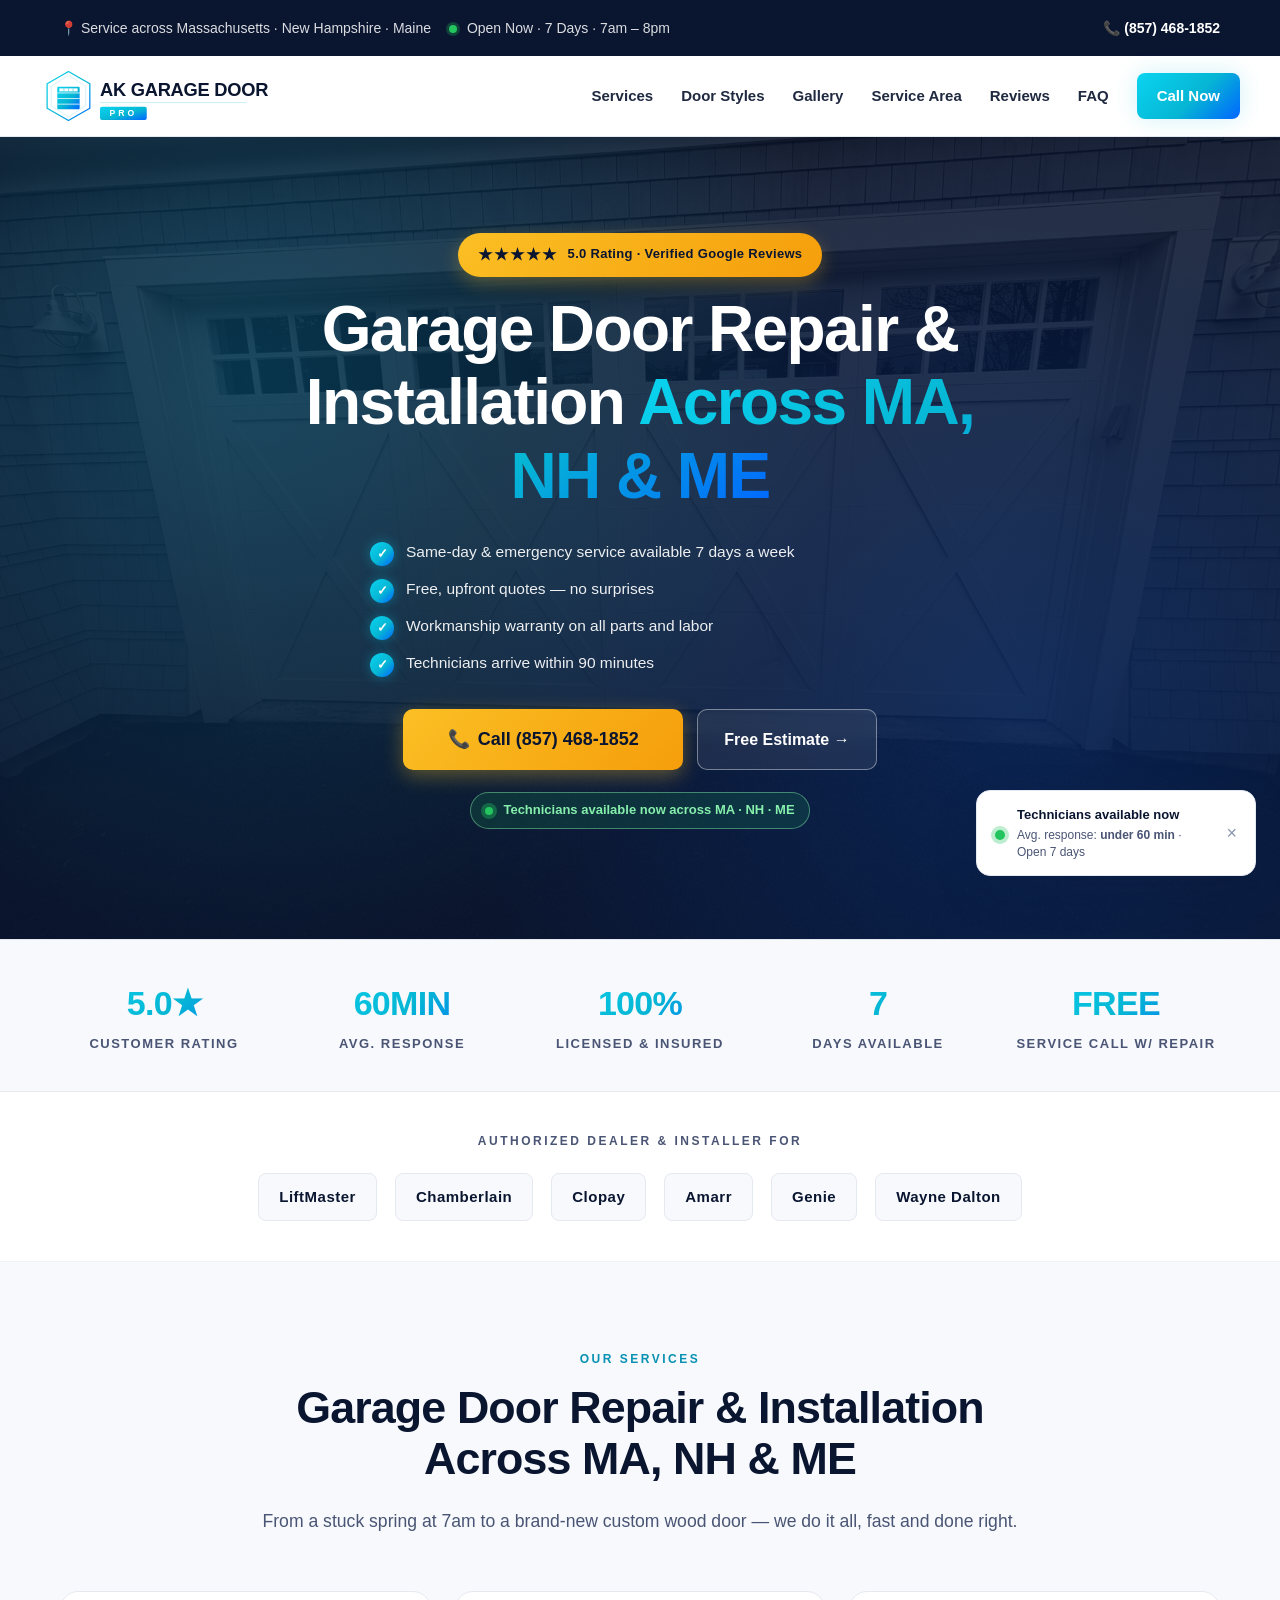
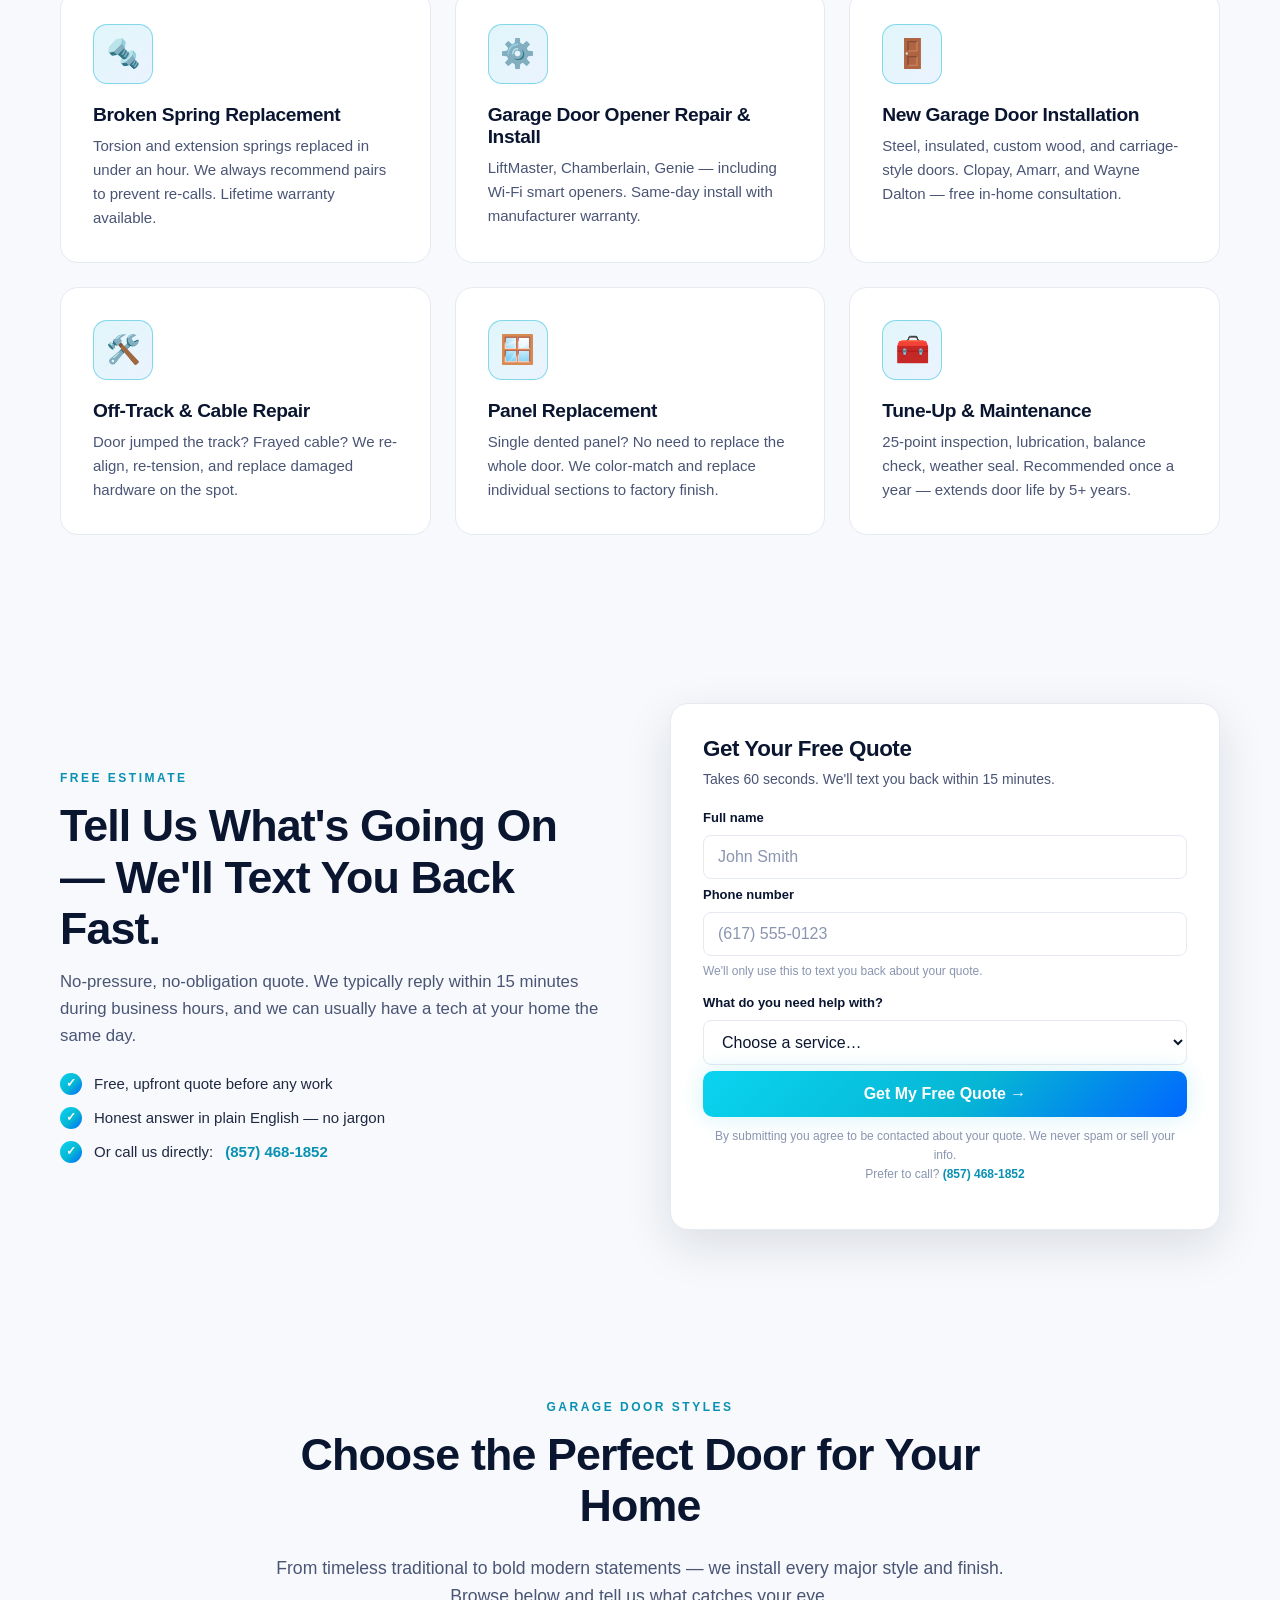
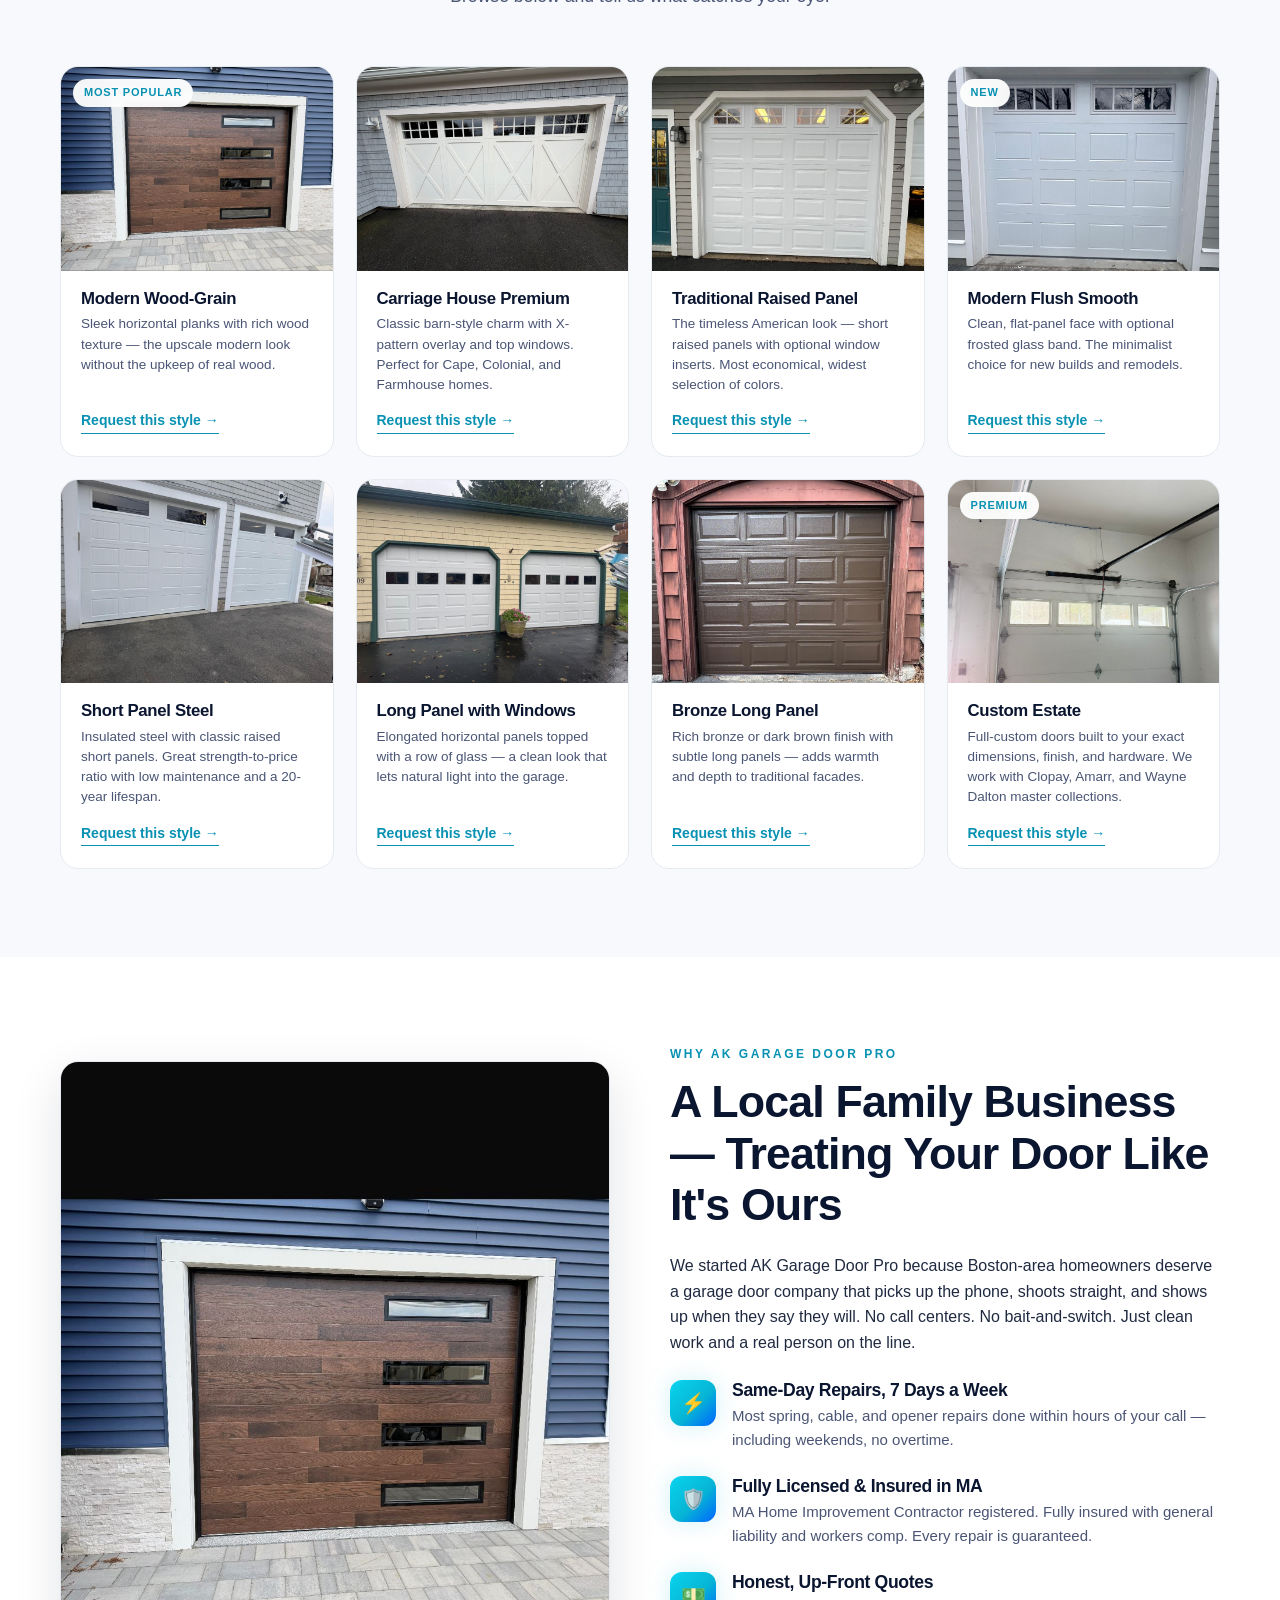
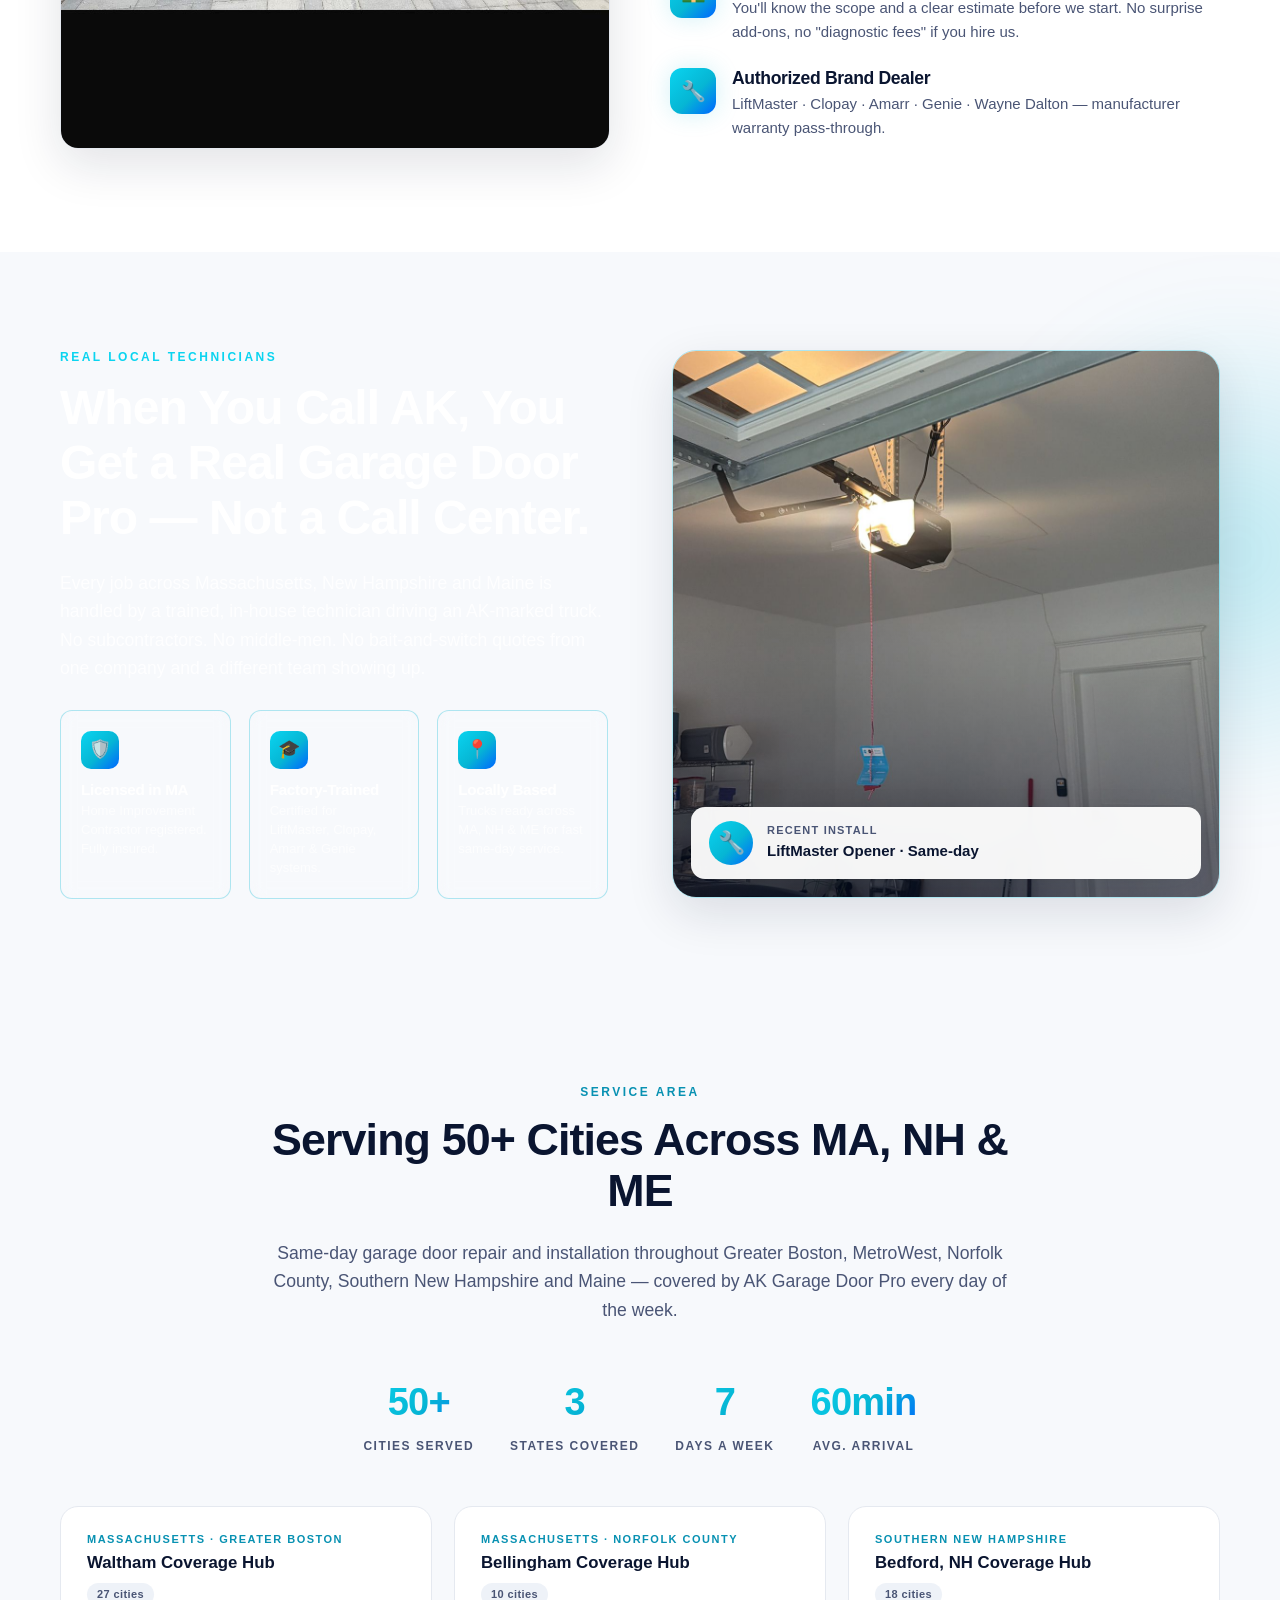
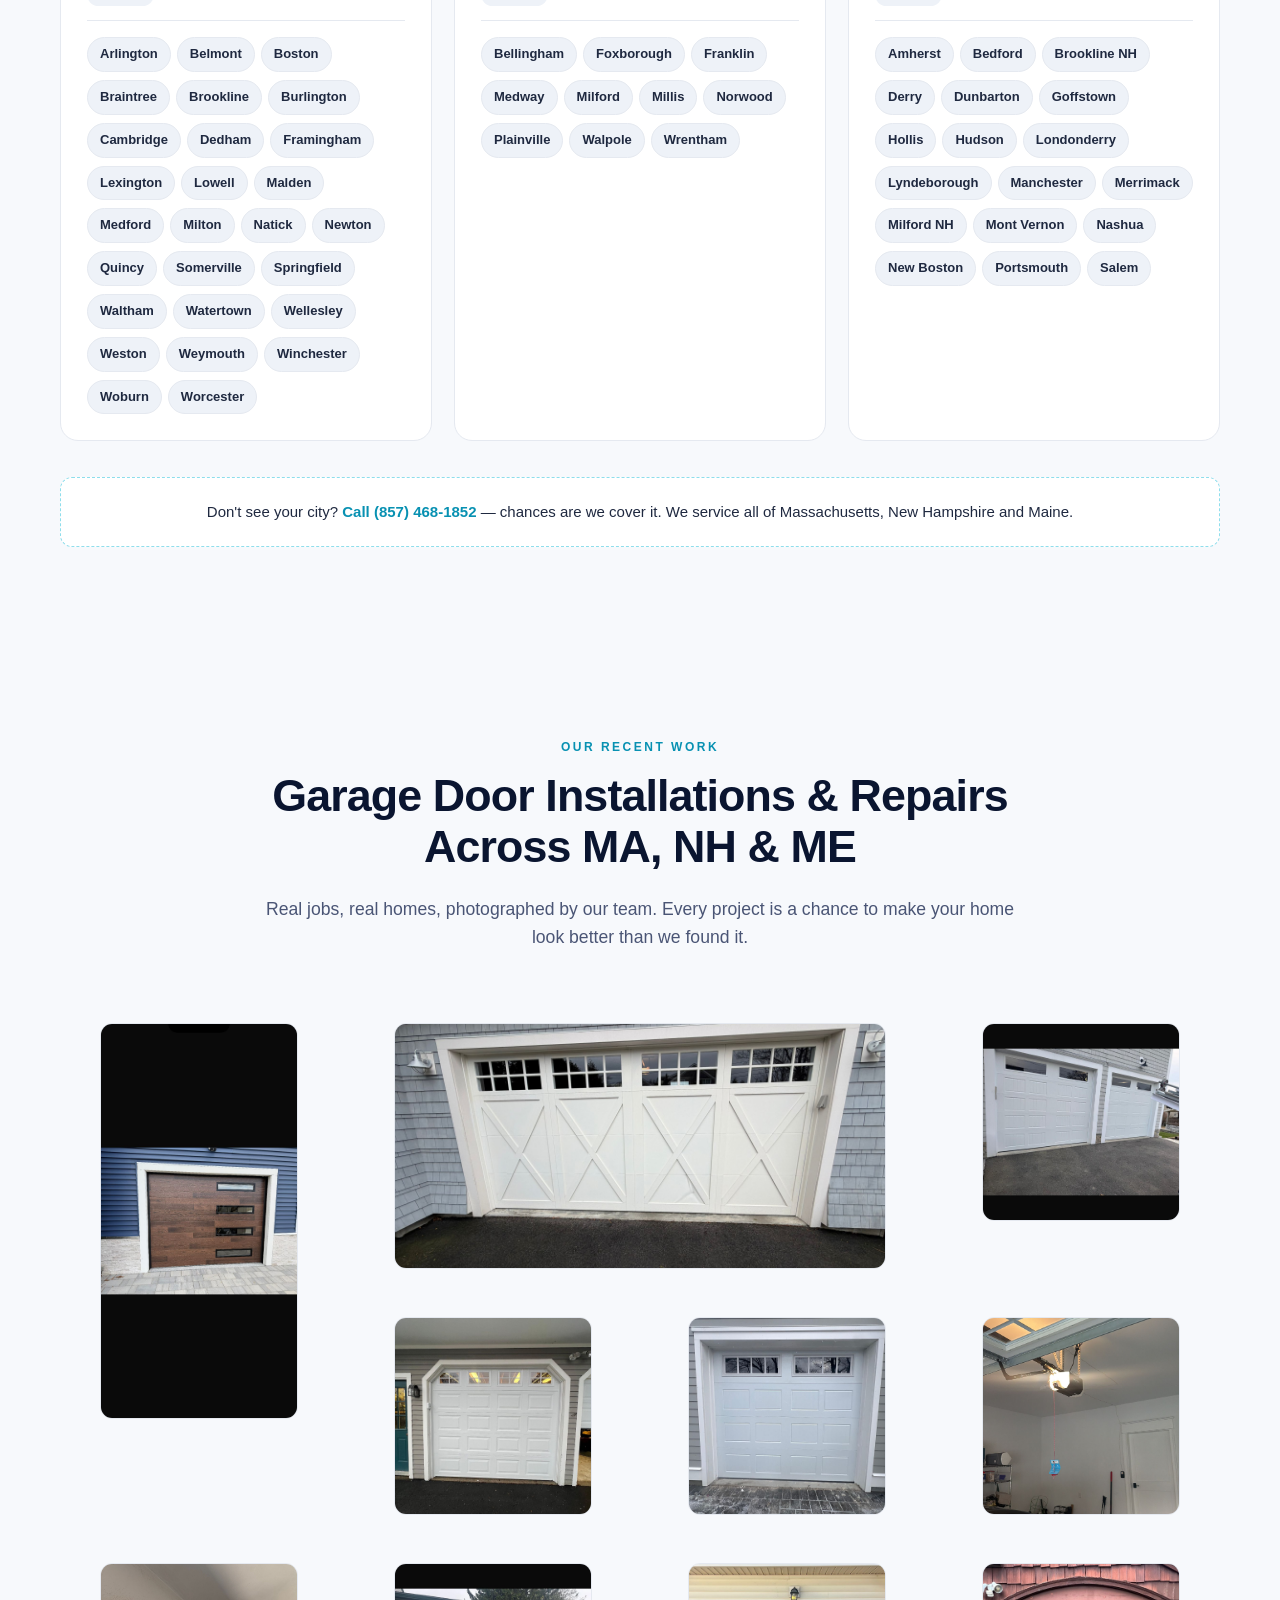
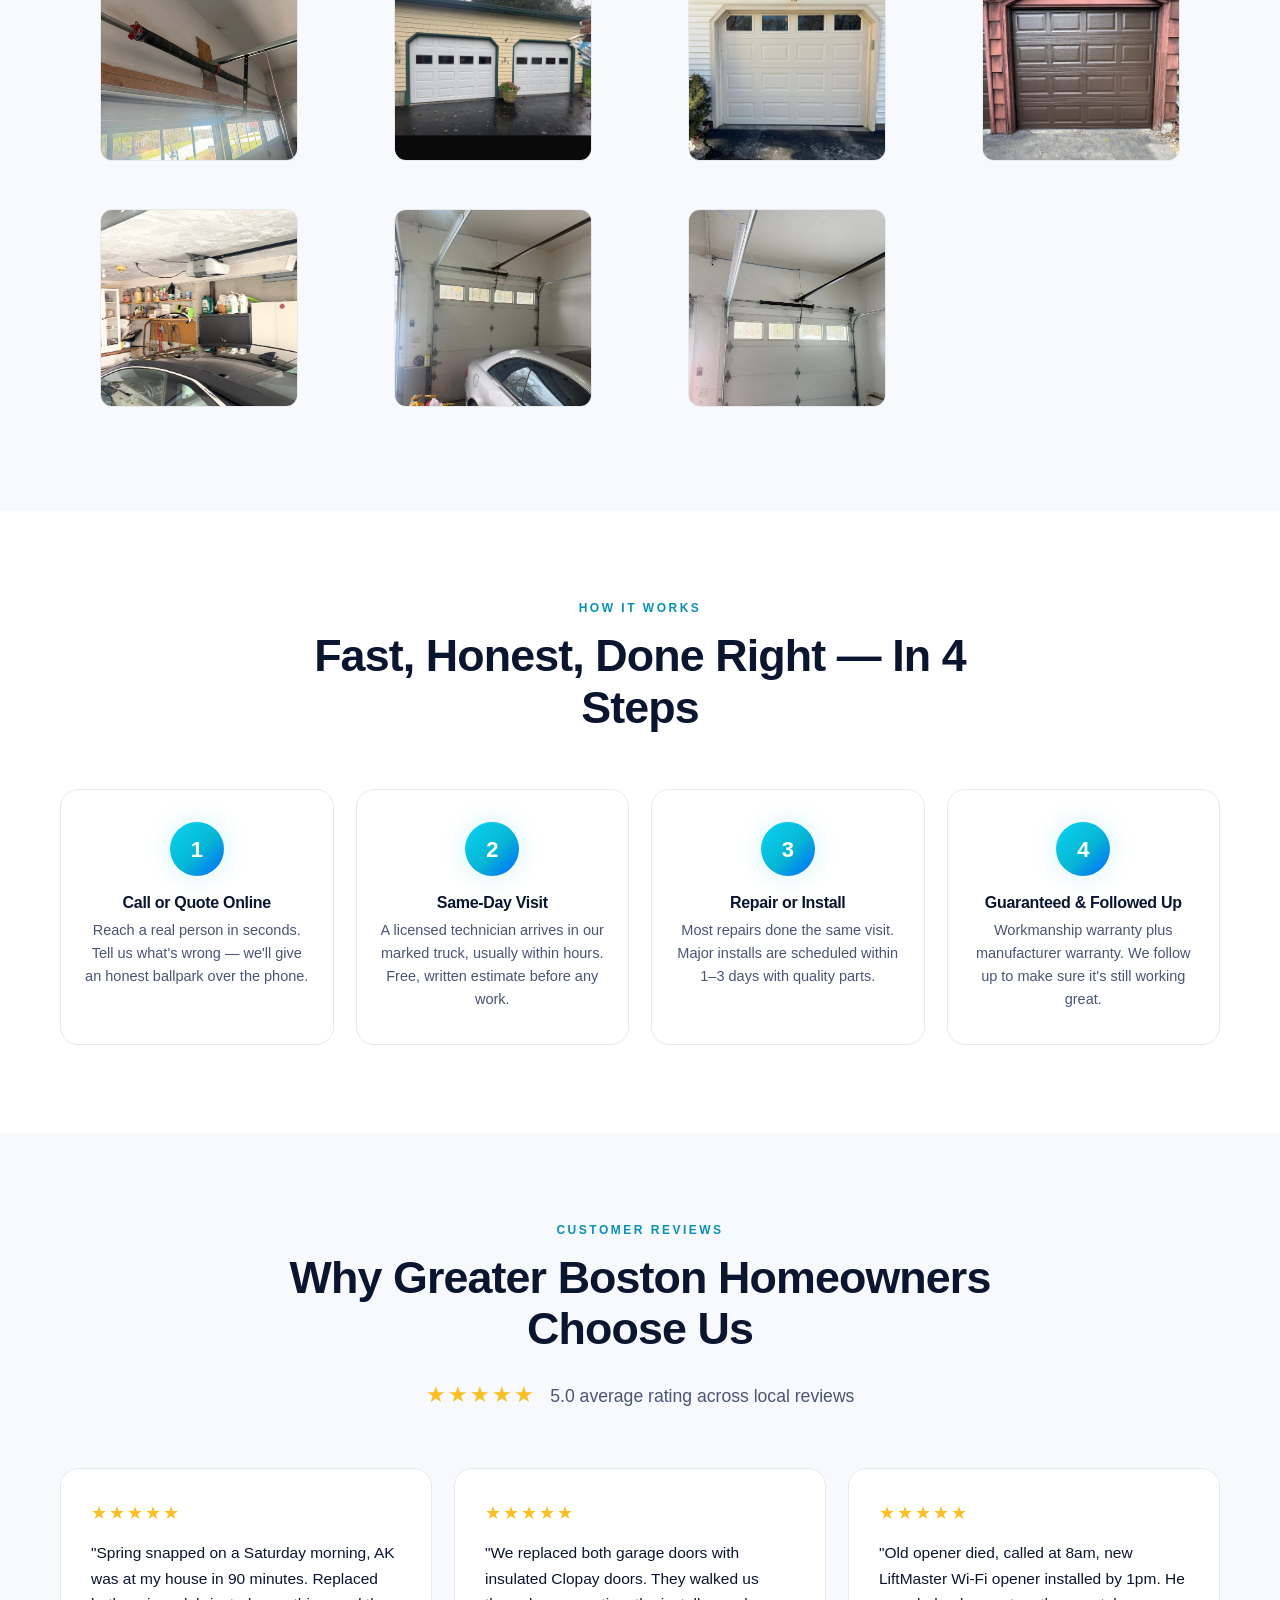
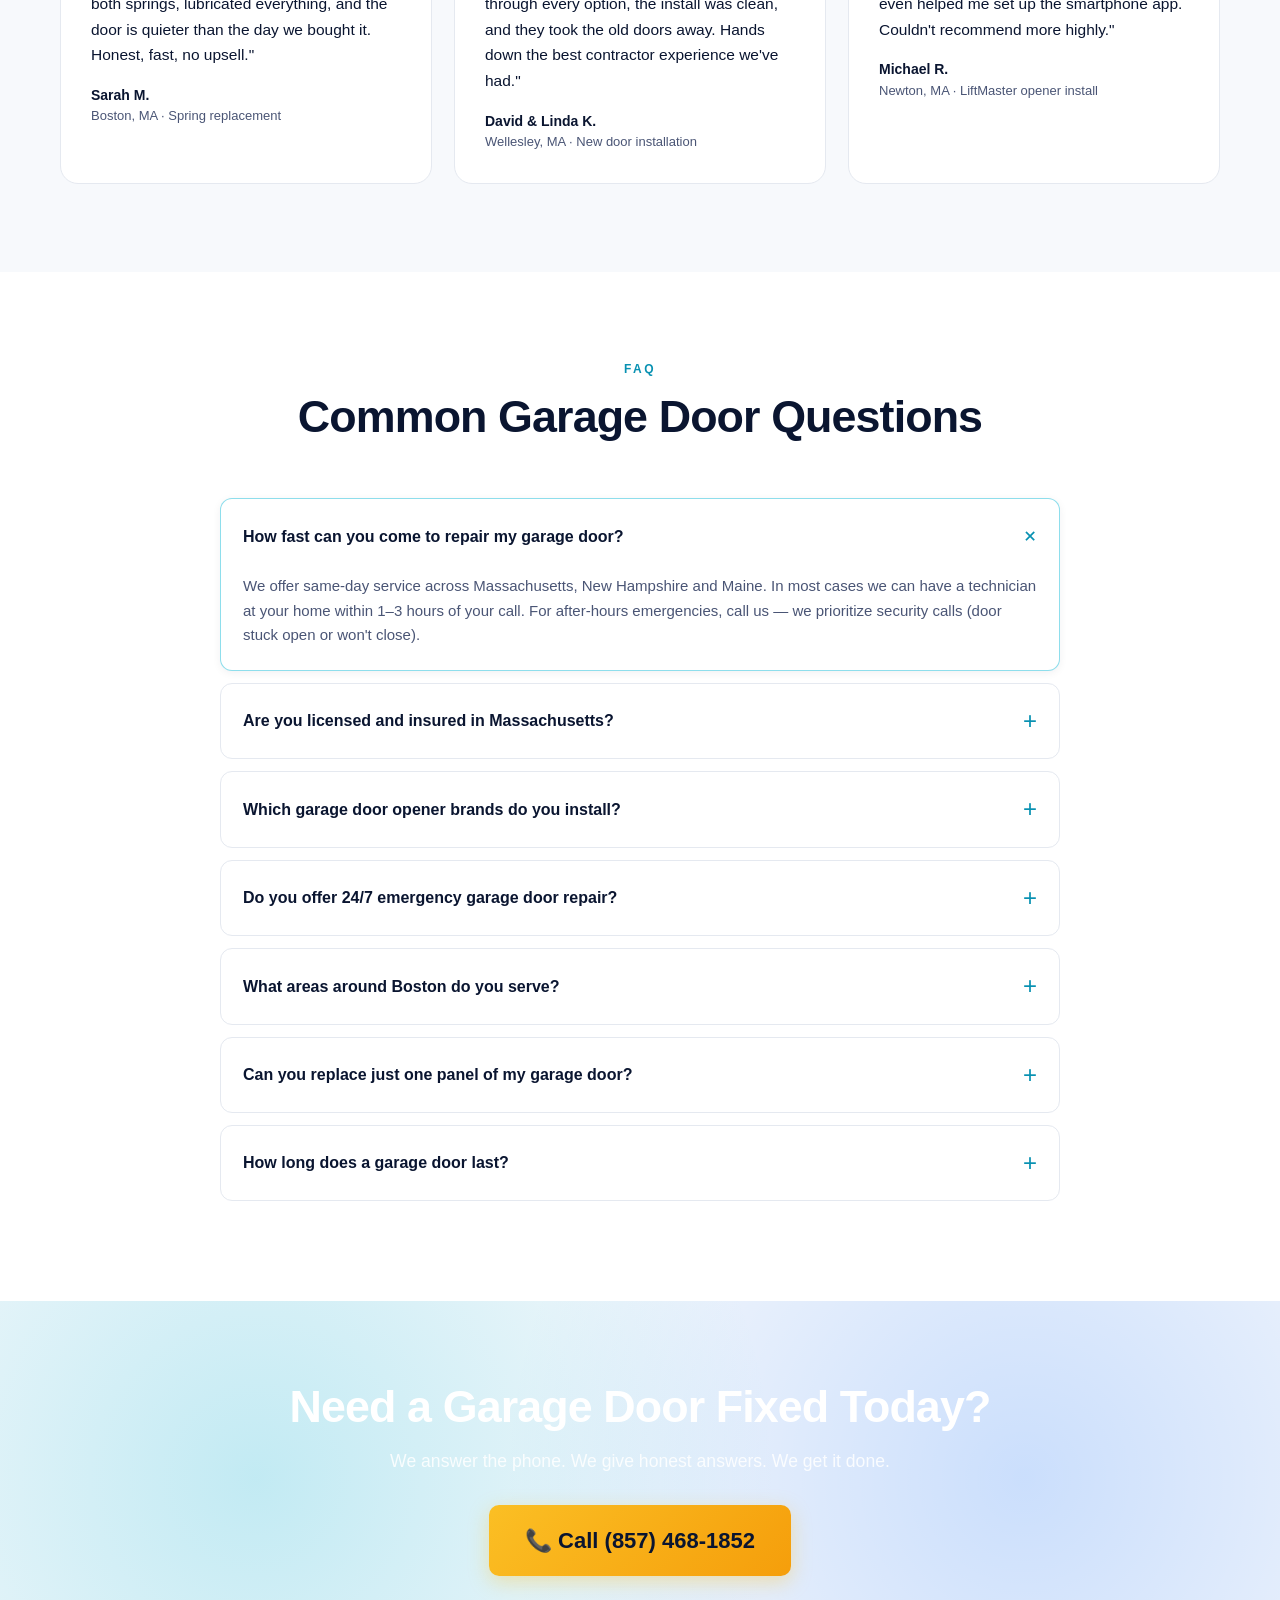
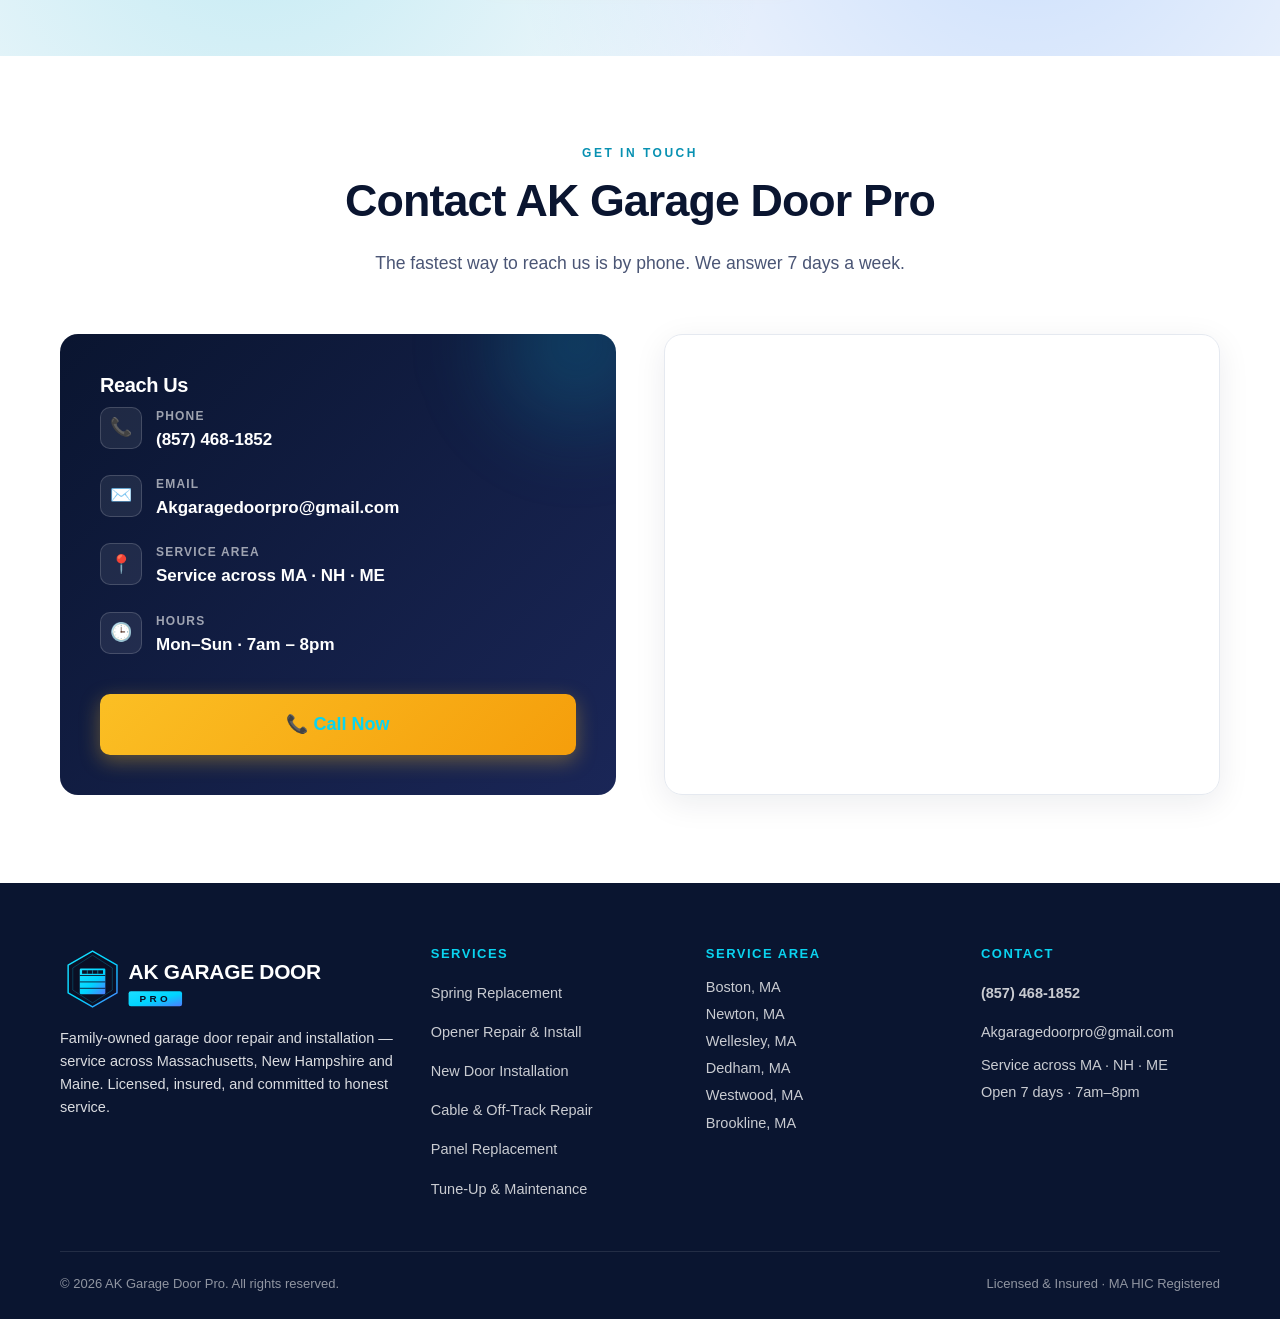
==== index.html @ 9ad595a9 "AB-style hero redesign + dedicated quote section + city chips Per client (Avishai) feedback — wants " ====
<!DOCTYPE html>
<html lang="en">
<head>
<meta charset="UTF-8" />
<meta name="viewport" content="width=device-width, initial-scale=1.0" />

<!-- Primary SEO -->
<title>AK Garage Door Pro | Garage Door Repair Across MA, NH &amp; ME</title>
<meta name="description" content="Same-day garage door repair &amp; installation across Massachusetts, New Hampshire and Maine. Licensed, insured, family-owned. Free estimates. Call (857) 468-1852." />
<meta name="keywords" content="garage door repair Massachusetts, garage door repair New Hampshire, garage door repair Maine, garage door installation, garage door opener repair, broken spring repair, LiftMaster installation, 24 hour garage door repair, same-day garage door service, garage door repair near me" />
<meta name="author" content="AK Garage Door Pro" />
<meta name="robots" content="index, follow, max-image-preview:large" />
<link rel="canonical" href="https://akgaragedoorsservices.com/" />

<!-- Geo -->
<meta name="geo.region" content="US-MA" />
<meta name="geo.placename" content="Boston, Massachusetts" />
<meta name="geo.position" content="42.3601;-71.0589" />
<meta name="ICBM" content="42.3601, -71.0589" />

<!-- Open Graph -->
<meta property="og:type" content="website" />
<meta property="og:title" content="AK Garage Door Pro | Service Across MA, NH &amp; ME" />
<meta property="og:description" content="Same-day garage door repair &amp; installation across Massachusetts, New Hampshire and Maine. Licensed, insured, family-owned. Free estimates. Call (857) 468-1852." />
<meta property="og:url" content="https://akgaragedoorsservices.com/" />
<meta property="og:locale" content="en_US" />
<meta property="og:image" content="https://akgaragedoorsservices.com/images/WhatsApp%20Image%202026-04-28%20at%209.53.39%20AM.jpeg" />

<!-- Twitter -->
<meta name="twitter:card" content="summary_large_image" />
<meta name="twitter:title" content="AK Garage Door Pro | Service Across MA, NH &amp; ME" />
<meta name="twitter:description" content="Same-day garage door repair across Massachusetts, New Hampshire and Maine. Free estimates. (857) 468-1852." />

<!-- Favicon -->
<link rel="icon" type="image/svg+xml" href="assets/logo-mark.svg" />
<link rel="apple-touch-icon" href="assets/logo-mark.svg" />

<!-- Theme color -->
<meta name="theme-color" content="#ffffff" />
<meta name="color-scheme" content="light" />

<!-- Preload hero -->
<link rel="preload" as="image" href="images/WhatsApp Image 2026-04-28 at 9.53.39 AM.jpeg" />

<!-- Styles -->
<link rel="stylesheet" href="assets/styles.css" />

<!-- LocalBusiness JSON-LD -->
<script type="application/ld+json">
{
  "@context": "https://schema.org",
  "@type": "LocalBusiness",
  "@id": "https://akgaragedoorsservices.com/#business",
  "name": "AK Garage Door Pro",
  "image": "https://akgaragedoorsservices.com/assets/logo.svg",
  "logo": "https://akgaragedoorsservices.com/assets/logo.svg",
  "url": "https://akgaragedoorsservices.com/",
  "telephone": "+1-857-468-1852",
  "email": "Akgaragedoorpro@gmail.com",
  "address": {
    "@type": "PostalAddress",
    "addressLocality": "Boston",
    "addressRegion": "MA",
    "addressCountry": "US"
  },
  "geo": {
    "@type": "GeoCoordinates",
    "latitude": 42.3601,
    "longitude": -71.0589
  },
  "areaServed": [
    {"@type": "State", "name": "Massachusetts"},
    {"@type": "State", "name": "New Hampshire"},
    {"@type": "State", "name": "Maine"},
    "Boston, MA", "Newton, MA", "Wellesley, MA", "Dedham, MA",
    "Westwood, MA", "Natick, MA", "Brookline, MA", "Norwood, MA", "Waltham, MA",
    "Bellingham, MA", "Foxborough, MA", "Franklin, MA", "Worcester, MA",
    "Manchester, NH", "Nashua, NH", "Bedford, NH", "Salem, NH", "Portsmouth, NH"
  ],
  "openingHoursSpecification": [{
    "@type": "OpeningHoursSpecification",
    "dayOfWeek": ["Monday","Tuesday","Wednesday","Thursday","Friday","Saturday","Sunday"],
    "opens": "07:00",
    "closes": "20:00"
  }],
  "sameAs": [],
  "aggregateRating": {
    "@type": "AggregateRating",
    "ratingValue": "5.0",
    "reviewCount": "12"
  },
  "hasOfferCatalog": {
    "@type": "OfferCatalog",
    "name": "Garage Door Services",
    "itemListElement": [
      {"@type":"Offer","itemOffered":{"@type":"Service","name":"Garage Door Spring Repair"}},
      {"@type":"Offer","itemOffered":{"@type":"Service","name":"Garage Door Opener Installation"}},
      {"@type":"Offer","itemOffered":{"@type":"Service","name":"Garage Door Installation"}},
      {"@type":"Offer","itemOffered":{"@type":"Service","name":"Cable & Off-Track Repair"}},
      {"@type":"Offer","itemOffered":{"@type":"Service","name":"Panel Replacement"}},
      {"@type":"Offer","itemOffered":{"@type":"Service","name":"Tune-Up & Maintenance"}}
    ]
  }
}
</script>

<!-- FAQ JSON-LD -->
<script type="application/ld+json">
{
  "@context": "https://schema.org",
  "@type": "FAQPage",
  "mainEntity": [
    {
      "@type": "Question",
      "name": "How fast can you come to repair my garage door?",
      "acceptedAnswer": {"@type": "Answer", "text": "We offer same-day service across Massachusetts, New Hampshire and Maine. In most cases we can have a technician at your home within 1–3 hours of your call."}
    },
    {
      "@type": "Question",
      "name": "Are you licensed and insured in Massachusetts?",
      "acceptedAnswer": {"@type": "Answer", "text": "Yes — AK Garage Door Pro is a fully licensed Home Improvement Contractor in MA and is fully insured with general liability and workers compensation coverage. We can provide proof on request."}
    },
    {
      "@type": "Question",
      "name": "Which garage door opener brands do you install?",
      "acceptedAnswer": {"@type": "Answer", "text": "We install LiftMaster, Chamberlain, and Genie openers — including Wi-Fi smart models. Most installs take 2–3 hours and come with a manufacturer warranty."}
    },
    {
      "@type": "Question",
      "name": "Do you offer 24/7 emergency garage door repair?",
      "acceptedAnswer": {"@type": "Answer", "text": "We offer 7 days a week service with no overtime fees on weekends. For after-hours emergencies (door stuck open or won't close), call (857) 468-1852 — we prioritize security calls."}
    },
    {
      "@type": "Question",
      "name": "What areas do you serve?",
      "acceptedAnswer": {"@type": "Answer", "text": "We serve 50+ cities across Massachusetts, New Hampshire and Maine — including Greater Boston, MetroWest, Norfolk County, and Southern New Hampshire. See the Service Area section for the full list, or call us if your city isn't listed."}
    }
  ]
}
</script>

<!-- Matomo -->
<script>
  var _paq = window._paq = window._paq || [];
  /* tracker methods like "setCustomDimension" should be called before "trackPageView" */
  _paq.push(["setDocumentTitle", document.domain + "/" + document.title]);
  _paq.push(["setCookieDomain", "*.akgaragedoorsservices.com"]);
  _paq.push(["setDomains", ["*.akgaragedoorsservices.com"]]);
  _paq.push(['trackPageView']);
  _paq.push(['enableLinkTracking']);
  (function() {
    var u="https://matomo.alphalockandsafe.com/matomo/";
    _paq.push(['setTrackerUrl', u+'matomo.php']);
    _paq.push(['setSiteId', '16']);
    var d=document, g=d.createElement('script'), s=d.getElementsByTagName('script')[0];
    g.async=true; g.src=u+'matomo.js'; s.parentNode.insertBefore(g,s);
  })();
</script>
<noscript><p><img referrerpolicy="no-referrer-when-downgrade" src="https://matomo.alphalockandsafe.com/matomo/matomo.php?idsite=16&amp;rec=1" style="border:0;" alt="" /></p></noscript>
<!-- End Matomo Code -->
</head>
<body>

<!-- a11y: skip-to-content link (visible on keyboard focus) -->
<a class="skip-link" href="#main">Skip to main content</a>

<!-- ============== TOP BAR ============== -->
<div class="topbar" role="region" aria-label="Site information">
  <div class="container">
    <div class="topbar-info">
      <span><span aria-hidden="true">📍</span> Service across Massachusetts · New Hampshire · Maine</span>
      <span><span class="available-dot" aria-hidden="true"></span> Open Now · 7 Days · 7am – 8pm</span>
    </div>
    <div class="topbar-info">
      <a href="tel:+18574681852" aria-label="Call us at 857-468-1852"><strong><span aria-hidden="true">📞</span> (857) 468-1852</strong></a>
    </div>
  </div>
</div>

<!-- ============== HEADER / NAV ============== -->
<header class="site-header" role="banner">
  <div class="container nav">
    <a href="#top" class="nav-logo" aria-label="AK Garage Door Pro - Home">
      <img src="assets/logo.svg" alt="" width="320" height="56" />
    </a>
    <button class="nav-toggle"
            aria-label="Open navigation menu"
            aria-expanded="false"
            aria-controls="nav-links"
            type="button">
      <span aria-hidden="true">☰</span>
    </button>
    <nav class="nav-links" id="nav-links" aria-label="Primary">
      <a href="#services">Services</a>
      <a href="#styles">Door Styles</a>
      <a href="#portfolio">Gallery</a>
      <a href="#area">Service Area</a>
      <a href="#reviews">Reviews</a>
      <a href="#faq">FAQ</a>
      <a href="tel:+18574681852" class="nav-cta" aria-label="Call AK Garage Door Pro at 857-468-1852">Call Now</a>
    </nav>
  </div>
</header>

<main id="main" tabindex="-1">

<!-- ============== HERO (dark, photo backdrop) ============== -->
<section class="hero" aria-labelledby="hero-h1">
  <div class="hero-bg" aria-hidden="true"></div>
  <div class="container">
    <div class="hero-content">
      <span class="hero-rating">
        <span class="stars" aria-hidden="true">★★★★★</span>
        <span><strong>5.0</strong> Rating · Verified Google Reviews</span>
      </span>

      <h1 id="hero-h1">
        Garage Door Repair &amp; Installation <span class="accent">Across MA, NH &amp; ME</span>
      </h1>

      <ul class="hero-features" aria-label="Service highlights">
        <li>Same-day &amp; emergency service available 7 days a week</li>
        <li>Free, upfront quotes — no surprises</li>
        <li>Workmanship warranty on all parts and labor</li>
        <li>Technicians arrive within 90 minutes</li>
      </ul>

      <div class="hero-ctas">
        <a href="tel:+18574681852" class="btn btn-call" aria-label="Call us now at 857-468-1852">
          <span aria-hidden="true">📞</span> Call (857) 468-1852
        </a>
        <a href="#quote" class="btn btn-outline-light">Free Estimate &rarr;</a>
      </div>

      <span class="hero-availability" role="status" aria-live="polite">
        Technicians available now across MA · NH · ME
      </span>
    </div>
  </div>
</section>

<!-- ============== TRUST STRIP ============== -->
<section class="trust-strip" aria-label="Why homeowners trust AK Garage Door Pro">
  <div class="container trust-grid">
    <div class="badge"><span class="num">5.0<span aria-hidden="true">★</span></span>Customer Rating</div>
    <div class="badge"><span class="num">60min</span>Avg. Response</div>
    <div class="badge"><span class="num">100%</span>Licensed &amp; Insured</div>
    <div class="badge"><span class="num">7</span>Days Available</div>
    <div class="badge"><span class="num">FREE</span>Service Call w/ Repair</div>
  </div>
</section>

<!-- ============== BRAND AFFILIATIONS ============== -->
<section class="brands-strip" aria-label="Authorized brand partners">
  <div class="container">
    <p class="label">Authorized Dealer &amp; Installer For</p>
    <div class="brands-row">
      <span class="brand-chip">LiftMaster</span>
      <span class="brand-chip">Chamberlain</span>
      <span class="brand-chip">Clopay</span>
      <span class="brand-chip">Amarr</span>
      <span class="brand-chip">Genie</span>
      <span class="brand-chip">Wayne Dalton</span>
    </div>
  </div>
</section>

<!-- ============== SERVICES ============== -->
<section id="services" aria-labelledby="services-h2">
  <div class="container">
    <header class="section-head">
      <span class="eyebrow">Our Services</span>
      <h2 id="services-h2">Garage Door Repair &amp; Installation Across MA, NH &amp; ME</h2>
      <p>From a stuck spring at 7am to a brand-new custom wood door — we do it all, fast and done right.</p>
    </header>

    <div class="services-grid">
      <article class="service-card">
        <div class="service-icon" aria-hidden="true">🔩</div>
        <h3>Broken Spring Replacement</h3>
        <p>Torsion and extension springs replaced in under an hour. We always recommend pairs to prevent re-calls. Lifetime warranty available.</p>
      </article>

      <article class="service-card">
        <div class="service-icon" aria-hidden="true">⚙️</div>
        <h3>Garage Door Opener Repair &amp; Install</h3>
        <p>LiftMaster, Chamberlain, Genie — including Wi-Fi smart openers. Same-day install with manufacturer warranty.</p>
      </article>

      <article class="service-card">
        <div class="service-icon" aria-hidden="true">🚪</div>
        <h3>New Garage Door Installation</h3>
        <p>Steel, insulated, custom wood, and carriage-style doors. Clopay, Amarr, and Wayne Dalton — free in-home consultation.</p>
      </article>

      <article class="service-card">
        <div class="service-icon" aria-hidden="true">🛠️</div>
        <h3>Off-Track &amp; Cable Repair</h3>
        <p>Door jumped the track? Frayed cable? We re-align, re-tension, and replace damaged hardware on the spot.</p>
      </article>

      <article class="service-card">
        <div class="service-icon" aria-hidden="true">🪟</div>
        <h3>Panel Replacement</h3>
        <p>Single dented panel? No need to replace the whole door. We color-match and replace individual sections to factory finish.</p>
      </article>

      <article class="service-card">
        <div class="service-icon" aria-hidden="true">🧰</div>
        <h3>Tune-Up &amp; Maintenance</h3>
        <p>25-point inspection, lubrication, balance check, weather seal. Recommended once a year — extends door life by 5+ years.</p>
      </article>
    </div>
  </div>
</section>

<!-- ============== QUOTE FORM SECTION ============== -->
<section class="quote-section" id="quote" aria-labelledby="quote-h2">
  <div class="container quote-grid">
    <div class="quote-intro">
      <span class="eyebrow">Free Estimate</span>
      <h2 id="quote-h2">Tell Us What's Going On — We'll Text You Back Fast.</h2>
      <p>No-pressure, no-obligation quote. We typically reply within 15 minutes during business hours, and we can usually have a tech at your home the same day.</p>
      <ul class="quote-bullets">
        <li>Free, upfront quote before any work</li>
        <li>Honest answer in plain English — no jargon</li>
        <li>Or call us directly: <a href="tel:+18574681852"><strong>(857) 468-1852</strong></a></li>
      </ul>
    </div>

    <div class="lead-card" aria-labelledby="quote-h3">
      <h3 id="quote-h3">Get Your Free Quote</h3>
      <p class="small">Takes 60 seconds. We'll text you back within 15 minutes.</p>
      <form id="lead-form"
            action="https://formspree.io/f/your-form-id"
            method="POST"
            aria-describedby="form-foot"
            novalidate>
        <label for="f-name">Full name</label>
        <input id="f-name" name="name" type="text"
               autocomplete="name"
               placeholder="John Smith"
               aria-required="true" required />
        <p class="field-error" id="err-name" role="alert">Please enter your name.</p>

        <label for="f-phone">Phone number</label>
        <input id="f-phone" name="phone" type="tel"
               autocomplete="tel"
               inputmode="tel"
               placeholder="(617) 555-0123"
               aria-describedby="hint-phone"
               aria-required="true" required />
        <span class="field-hint" id="hint-phone">We'll only use this to text you back about your quote.</span>
        <p class="field-error" id="err-phone" role="alert">Please enter a valid phone number.</p>

        <label for="f-service">What do you need help with?</label>
        <select id="f-service" name="service" aria-required="true" required>
          <option value="">Choose a service…</option>
          <option>Broken spring</option>
          <option>Door won't open / close</option>
          <option>Off-track door</option>
          <option>Opener repair / replacement</option>
          <option>Cable repair</option>
          <option>Panel replacement</option>
          <option>New door installation</option>
          <option>Tune-up &amp; inspection</option>
          <option>Other / not sure</option>
        </select>
        <p class="field-error" id="err-service" role="alert">Please choose a service.</p>

        <button type="submit" class="btn btn-primary">Get My Free Quote &rarr;</button>
        <p class="form-foot" id="form-foot">
          By submitting you agree to be contacted about your quote. We never spam or sell your info.<br />
          Prefer to call? <a href="tel:+18574681852"><strong>(857) 468-1852</strong></a>
        </p>
        <div id="form-success" hidden role="status" aria-live="polite"
             style="background:#d1fae5;color:#065f46;padding:14px;border-radius:8px;font-weight:600;text-align:center;margin-top:12px;">
          Thanks! We'll be in touch within 15 minutes.
        </div>
      </form>
    </div>
  </div>
</section>

<!-- ============== DOOR STYLES CATALOG ============== -->
<section id="styles" aria-labelledby="styles-h2">
  <div class="container">
    <header class="section-head">
      <span class="eyebrow">Garage Door Styles</span>
      <h2 id="styles-h2">Choose the Perfect Door for Your Home</h2>
      <p>From timeless traditional to bold modern statements — we install every major style and finish. Browse below and tell us what catches your eye.</p>
    </header>

    <div class="styles-grid">
      <article class="style-card">
        <div class="style-image">
          <span class="badge-pill">Most Popular</span>
          <img src="images/WhatsApp Image 2026-04-28 at 9.53.39 AM.jpeg"
               alt="Modern wood-grain insulated garage door on a contemporary blue home" loading="lazy" />
        </div>
        <div class="style-body">
          <h3>Modern Wood-Grain</h3>
          <p>Sleek horizontal planks with rich wood texture — the upscale modern look without the upkeep of real wood.</p>
          <a href="#quote" class="style-cta">Request this style →</a>
        </div>
      </article>

      <article class="style-card">
        <div class="style-image">
          <img src="images/WhatsApp Image 2026-04-28 at 9.53.40 AM (5).jpeg"
               alt="White carriage-house style double garage door with X-pattern bracing" loading="lazy" />
        </div>
        <div class="style-body">
          <h3>Carriage House Premium</h3>
          <p>Classic barn-style charm with X-pattern overlay and top windows. Perfect for Cape, Colonial, and Farmhouse homes.</p>
          <a href="#quote" class="style-cta">Request this style →</a>
        </div>
      </article>

      <article class="style-card">
        <div class="style-image">
          <img src="images/WhatsApp Image 2026-04-28 at 9.53.39 AM (2).jpeg"
               alt="White raised-panel garage door with top window row" loading="lazy" />
        </div>
        <div class="style-body">
          <h3>Traditional Raised Panel</h3>
          <p>The timeless American look — short raised panels with optional window inserts. Most economical, widest selection of colors.</p>
          <a href="#quote" class="style-cta">Request this style →</a>
        </div>
      </article>

      <article class="style-card">
        <div class="style-image">
          <span class="badge-pill">New</span>
          <img src="images/WhatsApp Image 2026-04-28 at 9.53.40 AM (4).jpeg"
               alt="Modern flush smooth garage door with frosted top windows" loading="lazy" />
        </div>
        <div class="style-body">
          <h3>Modern Flush Smooth</h3>
          <p>Clean, flat-panel face with optional frosted glass band. The minimalist choice for new builds and remodels.</p>
          <a href="#quote" class="style-cta">Request this style →</a>
        </div>
      </article>

      <article class="style-card">
        <div class="style-image">
          <img src="images/WhatsApp Image 2026-04-28 at 9.53.40 AM (1).jpeg"
               alt="Two new short panel white garage doors on a residential home" loading="lazy" />
        </div>
        <div class="style-body">
          <h3>Short Panel Steel</h3>
          <p>Insulated steel with classic raised short panels. Great strength-to-price ratio with low maintenance and a 20-year lifespan.</p>
          <a href="#quote" class="style-cta">Request this style →</a>
        </div>
      </article>

      <article class="style-card">
        <div class="style-image">
          <img src="images/WhatsApp Image 2026-04-28 at 9.53.40 AM (3).jpeg"
               alt="Long-panel white garage doors with window strip on yellow shingle home" loading="lazy" />
        </div>
        <div class="style-body">
          <h3>Long Panel with Windows</h3>
          <p>Elongated horizontal panels topped with a row of glass — a clean look that lets natural light into the garage.</p>
          <a href="#quote" class="style-cta">Request this style →</a>
        </div>
      </article>

      <article class="style-card">
        <div class="style-image">
          <img src="images/WhatsApp Image 2026-04-28 at 9.53.39 AM (3).jpeg"
               alt="Dark brown long-panel garage door on a shingle-style home" loading="lazy" />
        </div>
        <div class="style-body">
          <h3>Bronze Long Panel</h3>
          <p>Rich bronze or dark brown finish with subtle long panels — adds warmth and depth to traditional facades.</p>
          <a href="#quote" class="style-cta">Request this style →</a>
        </div>
      </article>

      <article class="style-card">
        <div class="style-image">
          <span class="badge-pill">Premium</span>
          <img src="images/WhatsApp Image 2026-04-28 at 9.53.40 AM (7).jpeg"
               alt="Premium custom garage door installation by AK Garage Door Pro" loading="lazy" />
        </div>
        <div class="style-body">
          <h3>Custom Estate</h3>
          <p>Full-custom doors built to your exact dimensions, finish, and hardware. We work with Clopay, Amarr, and Wayne Dalton master collections.</p>
          <a href="#quote" class="style-cta">Request this style →</a>
        </div>
      </article>
    </div>
  </div>
</section>

<!-- ============== WHY US ============== -->
<section class="whyus" id="why" aria-labelledby="why-h2">
  <div class="container whyus-grid">
    <div class="whyus-img">
      <img src="images/WhatsApp Image 2026-04-28 at 9.53.39 AM.jpeg"
           alt="Modern wood-look garage door installed by AK Garage Door Pro on a blue home in the Boston area"
           loading="lazy" width="900" height="1100" />
    </div>
    <div>
      <span class="eyebrow">Why AK Garage Door Pro</span>
      <h2 id="why-h2">A Local Family Business — Treating Your Door Like It's Ours</h2>
      <p>We started AK Garage Door Pro because Boston-area homeowners deserve a garage door company that picks up the phone, shoots straight, and shows up when they say they will. No call centers. No bait-and-switch. Just clean work and a real person on the line.</p>

      <ul class="why-list">
        <li>
          <div class="icon">⚡</div>
          <div>
            <h4>Same-Day Repairs, 7 Days a Week</h4>
            <p>Most spring, cable, and opener repairs done within hours of your call — including weekends, no overtime.</p>
          </div>
        </li>
        <li>
          <div class="icon">🛡️</div>
          <div>
            <h4>Fully Licensed &amp; Insured in MA</h4>
            <p>MA Home Improvement Contractor registered. Fully insured with general liability and workers comp. Every repair is guaranteed.</p>
          </div>
        </li>
        <li>
          <div class="icon">💵</div>
          <div>
            <h4>Honest, Up-Front Quotes</h4>
            <p>You'll know the scope and a clear estimate before we start. No surprise add-ons, no "diagnostic fees" if you hire us.</p>
          </div>
        </li>
        <li>
          <div class="icon">🔧</div>
          <div>
            <h4>Authorized Brand Dealer</h4>
            <p>LiftMaster · Clopay · Amarr · Genie · Wayne Dalton — manufacturer warranty pass-through.</p>
          </div>
        </li>
      </ul>
    </div>
  </div>
</section>

<!-- ============== MEET YOUR TECH ============== -->
<section class="tech-section" id="team" aria-labelledby="tech-h2">
  <div class="container tech-grid">
    <div>
      <span class="eyebrow">Real Local Technicians</span>
      <h2 id="tech-h2">When You Call AK, You Get a Real Garage Door Pro — Not a Call Center.</h2>
      <p>Every job across Massachusetts, New Hampshire and Maine is handled by a trained, in-house technician driving an AK-marked truck. No subcontractors. No middle-men. No bait-and-switch quotes from one company and a different team showing up.</p>

      <div class="tech-pillars">
        <div class="tech-pillar">
          <div class="ico" aria-hidden="true">🛡️</div>
          <h4>Licensed in MA</h4>
          <p>Home Improvement Contractor registered. Fully insured.</p>
        </div>
        <div class="tech-pillar">
          <div class="ico" aria-hidden="true">🎓</div>
          <h4>Factory-Trained</h4>
          <p>Certified for LiftMaster, Clopay, Amarr &amp; Genie systems.</p>
        </div>
        <div class="tech-pillar">
          <div class="ico" aria-hidden="true">📍</div>
          <h4>Locally Based</h4>
          <p>Trucks ready across MA, NH &amp; ME for fast same-day service.</p>
        </div>
      </div>
    </div>

    <div class="tech-illustration">
      <img src="images/WhatsApp Image 2026-04-28 at 9.53.40 AM.jpeg"
           alt="LiftMaster garage door opener freshly installed by AK Garage Door Pro technician — real work, real home"
           loading="lazy" />
      <div class="floating-card">
        <div class="ico" aria-hidden="true">🔧</div>
        <div>
          <div class="label">Recent Install</div>
          <div class="value">LiftMaster Opener · Same-day</div>
        </div>
      </div>
    </div>
  </div>
</section>

<!-- ============== SERVICE AREA (50+ cities, MA & NH) ============== -->
<section class="area-section" id="area" aria-labelledby="area-h2">
  <div class="container">
    <header class="section-head area-head">
      <span class="eyebrow">Service Area</span>
      <h2 id="area-h2">Serving 50+ Cities Across MA, NH &amp; ME</h2>
      <p>Same-day garage door repair and installation throughout Greater Boston, MetroWest, Norfolk County, Southern New Hampshire and Maine — covered by AK Garage Door Pro every day of the week.</p>
    </header>

    <div class="area-stats">
      <div class="area-stat">
        <span class="num">50+</span>
        <span class="label">Cities served</span>
      </div>
      <div class="area-stat">
        <span class="num">3</span>
        <span class="label">States covered</span>
      </div>
      <div class="area-stat">
        <span class="num">7</span>
        <span class="label">Days a week</span>
      </div>
      <div class="area-stat">
        <span class="num">60min</span>
        <span class="label">Avg. arrival</span>
      </div>
    </div>

    <div class="area-regions">
      <div class="area-region">
        <div class="region-header">
          <h4>Massachusetts · Greater Boston</h4>
          <p class="region-name">Waltham Coverage Hub</p>
          <span class="region-count">27 cities</span>
        </div>
        <div class="city-chips">
          <span class="city-chip">Arlington</span>
          <span class="city-chip">Belmont</span>
          <span class="city-chip">Boston</span>
          <span class="city-chip">Braintree</span>
          <span class="city-chip">Brookline</span>
          <span class="city-chip">Burlington</span>
          <span class="city-chip">Cambridge</span>
          <span class="city-chip">Dedham</span>
          <span class="city-chip">Framingham</span>
          <span class="city-chip">Lexington</span>
          <span class="city-chip">Lowell</span>
          <span class="city-chip">Malden</span>
          <span class="city-chip">Medford</span>
          <span class="city-chip">Milton</span>
          <span class="city-chip">Natick</span>
          <span class="city-chip">Newton</span>
          <span class="city-chip">Quincy</span>
          <span class="city-chip">Somerville</span>
          <span class="city-chip">Springfield</span>
          <span class="city-chip">Waltham</span>
          <span class="city-chip">Watertown</span>
          <span class="city-chip">Wellesley</span>
          <span class="city-chip">Weston</span>
          <span class="city-chip">Weymouth</span>
          <span class="city-chip">Winchester</span>
          <span class="city-chip">Woburn</span>
          <span class="city-chip">Worcester</span>
        </div>
      </div>

      <div class="area-region">
        <div class="region-header">
          <h4>Massachusetts · Norfolk County</h4>
          <p class="region-name">Bellingham Coverage Hub</p>
          <span class="region-count">10 cities</span>
        </div>
        <div class="city-chips">
          <span class="city-chip">Bellingham</span>
          <span class="city-chip">Foxborough</span>
          <span class="city-chip">Franklin</span>
          <span class="city-chip">Medway</span>
          <span class="city-chip">Milford</span>
          <span class="city-chip">Millis</span>
          <span class="city-chip">Norwood</span>
          <span class="city-chip">Plainville</span>
          <span class="city-chip">Walpole</span>
          <span class="city-chip">Wrentham</span>
        </div>
      </div>

      <div class="area-region">
        <div class="region-header">
          <h4>Southern New Hampshire</h4>
          <p class="region-name">Bedford, NH Coverage Hub</p>
          <span class="region-count">18 cities</span>
        </div>
        <div class="city-chips">
          <span class="city-chip">Amherst</span>
          <span class="city-chip">Bedford</span>
          <span class="city-chip">Brookline NH</span>
          <span class="city-chip">Derry</span>
          <span class="city-chip">Dunbarton</span>
          <span class="city-chip">Goffstown</span>
          <span class="city-chip">Hollis</span>
          <span class="city-chip">Hudson</span>
          <span class="city-chip">Londonderry</span>
          <span class="city-chip">Lyndeborough</span>
          <span class="city-chip">Manchester</span>
          <span class="city-chip">Merrimack</span>
          <span class="city-chip">Milford NH</span>
          <span class="city-chip">Mont Vernon</span>
          <span class="city-chip">Nashua</span>
          <span class="city-chip">New Boston</span>
          <span class="city-chip">Portsmouth</span>
          <span class="city-chip">Salem</span>
        </div>
      </div>
    </div>

    <p class="area-cta">
      Don't see your city? <strong>Call (857) 468-1852</strong> — chances are we cover it. We service all of Massachusetts, New Hampshire and Maine.
    </p>
  </div>
</section>

<!-- ============== PORTFOLIO ============== -->
<section class="portfolio" id="portfolio" aria-labelledby="port-h2">
  <div class="container">
    <header class="section-head">
      <span class="eyebrow">Our Recent Work</span>
      <h2 id="port-h2">Garage Door Installations &amp; Repairs Across MA, NH &amp; ME</h2>
      <p>Real jobs, real homes, photographed by our team. Every project is a chance to make your home look better than we found it.</p>
    </header>

    <div class="gallery-grid">
      <figure class="gallery-item tall">
        <img src="images/WhatsApp Image 2026-04-28 at 9.53.39 AM.jpeg"
             alt="Modern wood-grain insulated garage door installed on a blue Cape home in Greater Boston"
             loading="lazy" />
      </figure>
      <figure class="gallery-item wide">
        <img src="images/WhatsApp Image 2026-04-28 at 9.53.40 AM (5).jpeg"
             alt="Carriage-style double garage door installation in Greater Boston"
             loading="lazy" />
      </figure>
      <figure class="gallery-item">
        <img src="images/WhatsApp Image 2026-04-28 at 9.53.40 AM (1).jpeg"
             alt="Two new white residential garage doors installed in Newton MA"
             loading="lazy" />
      </figure>
      <figure class="gallery-item">
        <img src="images/WhatsApp Image 2026-04-28 at 9.53.39 AM (2).jpeg"
             alt="White raised-panel garage door with windows replaced Dedham MA"
             loading="lazy" />
      </figure>
      <figure class="gallery-item">
        <img src="images/WhatsApp Image 2026-04-28 at 9.53.40 AM (4).jpeg"
             alt="New white short-panel garage door installation Westwood MA"
             loading="lazy" />
      </figure>
      <figure class="gallery-item">
        <img src="images/WhatsApp Image 2026-04-28 at 9.53.40 AM.jpeg"
             alt="LiftMaster garage door opener installation interior view Newton MA"
             loading="lazy" />
      </figure>
      <figure class="gallery-item">
        <img src="images/WhatsApp Image 2026-04-28 at 9.53.39 AM (4).jpeg"
             alt="Garage door torsion spring replacement and cable repair Boston MA"
             loading="lazy" />
      </figure>
      <figure class="gallery-item">
        <img src="images/WhatsApp Image 2026-04-28 at 9.53.40 AM (3).jpeg"
             alt="Two-car garage door replacement on yellow shingle home in Greater Boston"
             loading="lazy" />
      </figure>
      <figure class="gallery-item">
        <img src="images/WhatsApp Image 2026-04-28 at 9.53.39 AM (1).jpeg"
             alt="Traditional white garage door with window row replacement by AK Garage Door Pro"
             loading="lazy" />
      </figure>
      <figure class="gallery-item">
        <img src="images/WhatsApp Image 2026-04-28 at 9.53.39 AM (3).jpeg"
             alt="Bronze long-panel garage door installed on a shingle home in Greater Boston"
             loading="lazy" />
      </figure>
      <figure class="gallery-item">
        <img src="images/WhatsApp Image 2026-04-28 at 9.53.40 AM (2).jpeg"
             alt="Garage door opener service with vehicle parked inside, AK Garage Door Pro"
             loading="lazy" />
      </figure>
      <figure class="gallery-item">
        <img src="images/WhatsApp Image 2026-04-28 at 9.53.40 AM (6).jpeg"
             alt="Garage door interior view showing tracks and panel windows after AK service"
             loading="lazy" />
      </figure>
      <figure class="gallery-item">
        <img src="images/WhatsApp Image 2026-04-28 at 9.53.40 AM (7).jpeg"
             alt="Custom garage door installation by AK Garage Door Pro in Greater Boston"
             loading="lazy" />
      </figure>
    </div>
  </div>
</section>

<!-- ============== PROCESS ============== -->
<section aria-labelledby="proc-h2">
  <div class="container">
    <header class="section-head">
      <span class="eyebrow">How It Works</span>
      <h2 id="proc-h2">Fast, Honest, Done Right — In 4 Steps</h2>
    </header>

    <div class="steps">
      <div class="step">
        <div class="step-num">1</div>
        <h4>Call or Quote Online</h4>
        <p>Reach a real person in seconds. Tell us what's wrong — we'll give an honest ballpark over the phone.</p>
      </div>
      <div class="step">
        <div class="step-num">2</div>
        <h4>Same-Day Visit</h4>
        <p>A licensed technician arrives in our marked truck, usually within hours. Free, written estimate before any work.</p>
      </div>
      <div class="step">
        <div class="step-num">3</div>
        <h4>Repair or Install</h4>
        <p>Most repairs done the same visit. Major installs are scheduled within 1–3 days with quality parts.</p>
      </div>
      <div class="step">
        <div class="step-num">4</div>
        <h4>Guaranteed &amp; Followed Up</h4>
        <p>Workmanship warranty plus manufacturer warranty. We follow up to make sure it's still working great.</p>
      </div>
    </div>
  </div>
</section>

<!-- ============== REVIEWS ============== -->
<section class="whyus" id="reviews" aria-labelledby="rev-h2">
  <div class="container">
    <header class="section-head">
      <span class="eyebrow">Customer Reviews</span>
      <h2 id="rev-h2">Why Greater Boston Homeowners Choose Us</h2>
      <p><span class="stars" style="color:var(--gold);font-size:22px;">★★★★★</span> &nbsp; 5.0 average rating across local reviews</p>
    </header>

    <div class="reviews-grid">
      <article class="review-card">
        <span class="stars">★★★★★</span>
        <blockquote>"Spring snapped on a Saturday morning, AK was at my house in 90 minutes. Replaced both springs, lubricated everything, and the door is quieter than the day we bought it. Honest, fast, no upsell."</blockquote>
        <div class="review-author">Sarah M.</div>
        <div class="review-meta">Boston, MA · Spring replacement</div>
      </article>

      <article class="review-card">
        <span class="stars">★★★★★</span>
        <blockquote>"We replaced both garage doors with insulated Clopay doors. They walked us through every option, the install was clean, and they took the old doors away. Hands down the best contractor experience we've had."</blockquote>
        <div class="review-author">David &amp; Linda K.</div>
        <div class="review-meta">Wellesley, MA · New door installation</div>
      </article>

      <article class="review-card">
        <span class="stars">★★★★★</span>
        <blockquote>"Old opener died, called at 8am, new LiftMaster Wi-Fi opener installed by 1pm. He even helped me set up the smartphone app. Couldn't recommend more highly."</blockquote>
        <div class="review-author">Michael R.</div>
        <div class="review-meta">Newton, MA · LiftMaster opener install</div>
      </article>
    </div>
  </div>
</section>

<!-- ============== FAQ ============== -->
<section class="faq" id="faq" aria-labelledby="faq-h2">
  <div class="container">
    <header class="section-head">
      <span class="eyebrow">FAQ</span>
      <h2 id="faq-h2">Common Garage Door Questions</h2>
    </header>

    <div class="faq-list">
      <details class="faq-item" open>
        <summary>How fast can you come to repair my garage door?</summary>
        <div class="answer">We offer same-day service across Massachusetts, New Hampshire and Maine. In most cases we can have a technician at your home within 1–3 hours of your call. For after-hours emergencies, call us — we prioritize security calls (door stuck open or won't close).</div>
      </details>

      <details class="faq-item">
        <summary>Are you licensed and insured in Massachusetts?</summary>
        <div class="answer">Yes. AK Garage Door Pro is a fully licensed Home Improvement Contractor in MA and is fully insured with general liability and workers compensation coverage. We can provide proof on request — and we recommend never hiring a garage door company that can't.</div>
      </details>

      <details class="faq-item">
        <summary>Which garage door opener brands do you install?</summary>
        <div class="answer">We install LiftMaster, Chamberlain, and Genie openers — including Wi-Fi smart models that connect to your phone. Most installs take 2–3 hours and come with full manufacturer warranty plus our workmanship guarantee.</div>
      </details>

      <details class="faq-item">
        <summary>Do you offer 24/7 emergency garage door repair?</summary>
        <div class="answer">We offer 7 days a week service from 7am–8pm with no overtime fees on weekends. For after-hours emergencies (door stuck open, won't close, security risk), call (857) 468-1852 — we prioritize these calls.</div>
      </details>

      <details class="faq-item">
        <summary>What areas around Boston do you serve?</summary>
        <div class="answer">We serve 50+ cities across Massachusetts, New Hampshire and Maine — including Greater Boston, MetroWest, Norfolk County, and Southern New Hampshire. See the Service Area section for the full list, or call us if your city isn't listed.</div>
      </details>

      <details class="faq-item">
        <summary>Can you replace just one panel of my garage door?</summary>
        <div class="answer">Yes — if your door is in good shape and only one or two panels are dented or damaged, we can color-match and replace individual sections. This is typically a much smaller job than replacing the whole door.</div>
      </details>

      <details class="faq-item">
        <summary>How long does a garage door last?</summary>
        <div class="answer">A quality steel door lasts 20–30 years with normal use. Springs last 10,000–20,000 cycles (about 7–10 years for most homes). Openers last 10–15 years. An annual tune-up extends the life of every component significantly.</div>
      </details>
    </div>
  </div>
</section>

<!-- ============== CTA BANNER ============== -->
<section class="cta-banner" aria-label="Call to action">
  <div class="container">
    <h2>Need a Garage Door Fixed Today?</h2>
    <p>We answer the phone. We give honest answers. We get it done.</p>
    <a href="tel:+18574681852" class="btn btn-call">📞 Call (857) 468-1852</a>
  </div>
</section>

<!-- ============== CONTACT ============== -->
<section id="contact" aria-labelledby="contact-h2">
  <div class="container">
    <header class="section-head">
      <span class="eyebrow">Get In Touch</span>
      <h2 id="contact-h2">Contact AK Garage Door Pro</h2>
      <p>The fastest way to reach us is by phone. We answer 7 days a week.</p>
    </header>

    <div class="contact-grid">
      <div class="contact-info">
        <h3>Reach Us</h3>
        <div class="row">
          <div class="ico" aria-hidden="true">📞</div>
          <div>
            <div class="label">Phone</div>
            <a href="tel:+18574681852" class="value">(857) 468-1852</a>
          </div>
        </div>
        <div class="row">
          <div class="ico" aria-hidden="true">✉️</div>
          <div>
            <div class="label">Email</div>
            <a href="mailto:Akgaragedoorpro@gmail.com" class="value">Akgaragedoorpro@gmail.com</a>
          </div>
        </div>
        <div class="row">
          <div class="ico" aria-hidden="true">📍</div>
          <div>
            <div class="label">Service Area</div>
            <span class="value">Service across MA · NH · ME</span>
          </div>
        </div>
        <div class="row">
          <div class="ico" aria-hidden="true">🕒</div>
          <div>
            <div class="label">Hours</div>
            <span class="value">Mon–Sun · 7am – 8pm</span>
          </div>
        </div>
        <a href="tel:+18574681852" class="btn btn-call" style="width:100%;margin-top:14px;">📞 Call Now</a>
      </div>

      <div class="map-wrap" aria-label="Map of service area">
        <iframe
          src="https://www.google.com/maps?q=Boston,+MA&z=10&output=embed"
          loading="lazy"
          referrerpolicy="no-referrer-when-downgrade"
          title="AK Garage Door Pro service area map"></iframe>
      </div>
    </div>
  </div>
</section>

</main>

<!-- ============== FOOTER ============== -->
<footer class="site-footer">
  <div class="container">
    <div class="footer-grid">
      <div>
        <img src="assets/logo-white.svg" alt="AK Garage Door Pro" />
        <p>Family-owned garage door repair and installation — service across Massachusetts, New Hampshire and Maine. Licensed, insured, and committed to honest service.</p>
      </div>
      <div>
        <h4>Services</h4>
        <ul>
          <li><a href="#services">Spring Replacement</a></li>
          <li><a href="#services">Opener Repair &amp; Install</a></li>
          <li><a href="#services">New Door Installation</a></li>
          <li><a href="#services">Cable &amp; Off-Track Repair</a></li>
          <li><a href="#services">Panel Replacement</a></li>
          <li><a href="#services">Tune-Up &amp; Maintenance</a></li>
        </ul>
      </div>
      <div>
        <h4>Service Area</h4>
        <ul>
          <li>Boston, MA</li>
          <li>Newton, MA</li>
          <li>Wellesley, MA</li>
          <li>Dedham, MA</li>
          <li>Westwood, MA</li>
          <li>Brookline, MA</li>
        </ul>
      </div>
      <div>
        <h4>Contact</h4>
        <address>
          <ul>
            <li><a href="tel:+18574681852"><strong>(857) 468-1852</strong></a></li>
            <li><a href="mailto:Akgaragedoorpro@gmail.com">Akgaragedoorpro@gmail.com</a></li>
            <li>Service across MA · NH · ME</li>
            <li>Open 7 days · 7am–8pm</li>
          </ul>
        </address>
      </div>
    </div>
    <div class="footer-bottom">
      <span>&copy; 2026 AK Garage Door Pro. All rights reserved.</span>
      <span>Licensed &amp; Insured · MA HIC Registered</span>
    </div>
  </div>
</footer>

<!-- Live status widget (desktop) -->
<aside class="live-widget" id="live-widget" aria-label="Live availability">
  <span class="live-dot" aria-hidden="true"></span>
  <div>
    <div class="title">Technicians available now</div>
    <div class="meta">Avg. response: <strong>under 60 min</strong> · Open 7 days</div>
  </div>
  <button class="close" aria-label="Dismiss" type="button">×</button>
</aside>

<!-- Sticky mobile call -->
<a href="tel:+18574681852" class="mobile-call">📞 Tap to Call: (857) 468-1852</a>

<script>
  // ===== Mobile menu =====
  const toggle = document.querySelector('.nav-toggle');
  const menu = document.getElementById('nav-links');
  toggle.addEventListener('click', () => {
    const open = menu.classList.toggle('open');
    toggle.setAttribute('aria-expanded', open);
    toggle.setAttribute('aria-label', open ? 'Close navigation menu' : 'Open navigation menu');
  });
  // Close on link click (mobile)
  menu.querySelectorAll('a').forEach(a =>
    a.addEventListener('click', () => {
      menu.classList.remove('open');
      toggle.setAttribute('aria-expanded', 'false');
    })
  );
  // Close on Escape key
  document.addEventListener('keydown', (e) => {
    if (e.key === 'Escape' && menu.classList.contains('open')) {
      menu.classList.remove('open');
      toggle.setAttribute('aria-expanded', 'false');
      toggle.focus();
    }
  });

  // ===== Live widget: dismissible =====
  const liveWidget = document.getElementById('live-widget');
  if (liveWidget) {
    const closeBtn = liveWidget.querySelector('.close');
    closeBtn.addEventListener('click', () => liveWidget.classList.add('is-hidden'));
  }

  // ===== Lead form: accessible client-side validation =====
  const form = document.getElementById('lead-form');
  const success = document.getElementById('form-success');

  function showError(field, errId, msg) {
    const err = document.getElementById(errId);
    if (msg) {
      err.textContent = msg;
      err.classList.add('show');
      field.setAttribute('aria-invalid', 'true');
      field.setAttribute('aria-describedby',
        (field.getAttribute('aria-describedby') || '').replace(errId, '').trim() + ' ' + errId);
    } else {
      err.classList.remove('show');
      field.removeAttribute('aria-invalid');
    }
  }

  form.addEventListener('submit', (e) => {
    e.preventDefault();
    const name = document.getElementById('f-name');
    const phone = document.getElementById('f-phone');
    const service = document.getElementById('f-service');
    let firstInvalid = null;

    if (!name.value.trim()) {
      showError(name, 'err-name', 'Please enter your name.');
      firstInvalid = firstInvalid || name;
    } else { showError(name, 'err-name', null); }

    const phoneDigits = phone.value.replace(/\D/g, '');
    if (phoneDigits.length < 10) {
      showError(phone, 'err-phone', 'Please enter a 10-digit phone number.');
      firstInvalid = firstInvalid || phone;
    } else { showError(phone, 'err-phone', null); }

    if (!service.value) {
      showError(service, 'err-service', 'Please choose a service.');
      firstInvalid = firstInvalid || service;
    } else { showError(service, 'err-service', null); }

    if (firstInvalid) { firstInvalid.focus(); return; }

    // Replace this with your real form endpoint (Formspree, Netlify, custom).
    // Demo behavior: hide form fields, show success message.
    success.hidden = false;
    form.querySelectorAll('input, select, button, label, .field-hint').forEach(el => el.style.display = 'none');
    success.scrollIntoView({ behavior: 'smooth', block: 'center' });
  });
</script>

</body>
</html>
---- assets/styles.css ----
/* AK Garage Door Pro — Light theme with futuristic cyan accents
   Mobile-first, no framework */

:root {
  /* Backgrounds */
  --bg-base: #ffffff;
  --bg-section: #f7f9fc;
  --bg-soft: #eef2f8;
  --bg-card: #ffffff;
  --bg-dark: #0a1530;

  /* Text */
  --ink: #0a1530;
  --ink-soft: #1f2940;
  --ink-muted: #4a5575;
  --ink-dim: #8995af;

  /* Accents */
  --cyan: #06b6d4;
  --cyan-bright: #0ad4f0;
  --cyan-deep: #0891b2;
  --blue-accent: #0066ff;
  --gold: #fbbf24;
  --gold-deep: #f59e0b;
  --green: #22c55e;
  --red: #ef4444;

  /* Borders */
  --line: #e5e9f0;
  --line-soft: #eff2f7;
  --line-bright: rgba(6, 182, 212, 0.45);
  --line-strong: rgba(6, 182, 212, 0.75);

  /* Effects */
  --glow-cyan: 0 0 24px rgba(6, 182, 212, 0.18);
  --glow-cyan-strong: 0 0 36px rgba(6, 182, 212, 0.32);
  --shadow-sm: 0 2px 8px rgba(15, 23, 50, 0.06);
  --shadow-md: 0 8px 32px rgba(15, 23, 50, 0.08);
  --shadow-lg: 0 16px 48px rgba(15, 23, 50, 0.12);

  /* Gradients */
  --gradient-cyan: linear-gradient(135deg, #0ad4f0 0%, #06b6d4 55%, #0066ff 100%);
  --gradient-dark: linear-gradient(135deg, #0a1530 0%, #1a2657 100%);

  --radius: 12px;
  --radius-lg: 18px;
  --max: 1200px;
}

* { box-sizing: border-box; }

html {
  scroll-behavior: smooth;
  -webkit-text-size-adjust: 100%;
  background: var(--bg-base);
}

body {
  margin: 0;
  font-family: -apple-system, BlinkMacSystemFont, "SF Pro Display", "Segoe UI", "Helvetica Neue", Arial, sans-serif;
  color: var(--ink-soft);
  background: var(--bg-base);
  line-height: 1.6;
  font-size: 16px;
  -webkit-font-smoothing: antialiased;
  -moz-osx-font-smoothing: grayscale;
}

img { max-width: 100%; height: auto; display: block; }
a { color: var(--cyan-deep); text-decoration: none; transition: color .15s; }
a:hover { color: var(--cyan); text-decoration: underline; }

h1, h2, h3, h4 {
  color: var(--ink);
  margin: 0 0 .5em;
  line-height: 1.15;
  font-weight: 800;
  letter-spacing: -.02em;
}
h1 { font-size: clamp(2.2rem, 5.5vw, 4rem); }
h2 { font-size: clamp(1.8rem, 4vw, 2.8rem); }
h3 { font-size: 1.25rem; }
p { margin: 0 0 1em; }
.container { max-width: var(--max); margin: 0 auto; padding: 0 20px; }

/* a11y */
@media (prefers-reduced-motion: reduce) {
  *, *::before, *::after {
    animation-duration: 0.01ms !important;
    animation-iteration-count: 1 !important;
    transition-duration: 0.01ms !important;
    scroll-behavior: auto !important;
  }
  .btn:hover, .service-card:hover, .gallery-item:hover img { transform: none !important; }
}

:where(a, button, input, select, textarea, summary, [tabindex]):focus-visible {
  outline: 3px solid var(--cyan);
  outline-offset: 2px;
  border-radius: 4px;
}
.btn:focus-visible, .nav-cta:focus-visible {
  outline: 3px solid var(--gold);
  outline-offset: 3px;
}

.skip-link {
  position: absolute;
  top: -40px;
  left: 8px;
  z-index: 200;
  background: var(--ink);
  color: #fff;
  padding: 12px 18px;
  border-radius: 0 0 8px 8px;
  font-weight: 800;
}
.skip-link:focus { top: 0; text-decoration: none; }

section[id], main [id] { scroll-margin-top: 110px; }

/* ===== Top bar ===== */
.topbar {
  background: var(--bg-dark);
  color: #fff;
  font-size: 14px;
  padding: 6px 0;
}
.topbar .container {
  display: flex;
  justify-content: space-between;
  align-items: center;
  flex-wrap: wrap;
  gap: 8px;
}
.topbar a {
  color: #fff;
  display: inline-block;
  padding: 8px 0;
  min-height: 44px;
  line-height: 28px;
}
.topbar a:hover { color: var(--cyan-bright); }
.topbar-info { display: flex; gap: 18px; flex-wrap: wrap; align-items: center; color: rgba(255,255,255,0.85); }
.topbar-info span::before { margin-right: 6px; }
.topbar .available-dot {
  display: inline-block;
  width: 8px; height: 8px;
  background: var(--green);
  border-radius: 50%;
  margin-right: 6px;
  box-shadow: 0 0 0 3px rgba(34, 197, 94, .25);
}

/* ===== Header / Nav ===== */
.site-header {
  position: sticky;
  top: 0;
  z-index: 50;
  background: rgba(255, 255, 255, 0.92);
  backdrop-filter: blur(14px);
  -webkit-backdrop-filter: blur(14px);
  border-bottom: 1px solid var(--line);
}
.nav {
  display: flex;
  justify-content: space-between;
  align-items: center;
  padding: 12px 0;
}
.nav-logo img { height: 56px; width: auto; }
.nav-links { display: flex; gap: 28px; align-items: center; }
.nav-links a {
  color: var(--ink-soft);
  font-weight: 600;
  font-size: 15px;
  transition: color .15s;
}
.nav-links a:hover { color: var(--cyan); text-decoration: none; }
.nav-cta {
  background: var(--gradient-cyan);
  color: #fff !important;
  padding: 11px 20px;
  border-radius: 8px;
  font-weight: 800;
  box-shadow: var(--glow-cyan);
}
.nav-cta:hover {
  transform: translateY(-1px);
  box-shadow: var(--glow-cyan-strong);
  text-decoration: none !important;
}
.nav-toggle {
  display: none;
  background: none;
  border: 1px solid var(--line);
  font-size: 22px;
  color: var(--cyan-deep);
  cursor: pointer;
  width: 44px; height: 44px;
  border-radius: 8px;
}

/* ===== Buttons ===== */
.btn {
  display: inline-flex;
  align-items: center;
  justify-content: center;
  gap: 8px;
  padding: 14px 26px;
  border-radius: 10px;
  font-weight: 700;
  font-size: 16px;
  border: 0;
  cursor: pointer;
  transition: transform .12s ease, box-shadow .2s ease, background .2s ease;
  font-family: inherit;
}
.btn:hover { transform: translateY(-2px); text-decoration: none; }
.btn-primary {
  background: var(--gradient-cyan);
  color: #fff;
  box-shadow: var(--glow-cyan);
}
.btn-primary:hover { box-shadow: var(--glow-cyan-strong); color: #fff; }
.btn-call {
  background: linear-gradient(135deg, var(--gold) 0%, var(--gold-deep) 100%);
  color: var(--ink);
  font-size: 18px;
  font-weight: 800;
  padding: 16px 28px;
  box-shadow: 0 6px 20px rgba(251, 191, 36, 0.35);
}
.btn-call:hover { box-shadow: 0 10px 30px rgba(251, 191, 36, 0.5); color: var(--ink); }
.btn-outline {
  background: transparent;
  color: var(--cyan-deep);
  border: 2px solid var(--cyan);
}
.btn-outline:hover {
  background: rgba(6, 182, 212, 0.06);
  color: var(--cyan-deep);
}

/* ===== Hero (dark, photo backdrop, AB-style) ===== */
.hero {
  position: relative;
  background: var(--bg-dark);
  color: #fff;
  padding: 96px 0 110px;
  overflow: hidden;
  isolation: isolate;
}
.hero .hero-bg {
  position: absolute;
  inset: 0;
  z-index: -2;
  background-image: url("../images/WhatsApp Image 2026-04-28 at 9.53.40 AM (5).jpeg");
  background-size: cover;
  background-position: center;
  filter: brightness(0.55) contrast(1.05);
}
.hero::after {
  content: "";
  position: absolute;
  inset: 0;
  z-index: -1;
  background:
    radial-gradient(circle at 20% 30%, rgba(6, 182, 212, 0.22), transparent 50%),
    radial-gradient(circle at 80% 70%, rgba(0, 102, 255, 0.18), transparent 50%),
    linear-gradient(180deg, rgba(10, 21, 48, 0.72) 0%, rgba(10, 21, 48, 0.92) 100%);
}
.hero .container { position: relative; z-index: 1; }
.hero-content {
  max-width: 760px;
  margin: 0 auto;
  text-align: center;
}
.hero h1 {
  color: #fff;
  margin: 16px 0 28px;
  font-size: clamp(2.3rem, 5.8vw, 4rem);
  letter-spacing: -0.025em;
}
.hero h1 .accent {
  background: var(--gradient-cyan);
  -webkit-background-clip: text;
  background-clip: text;
  -webkit-text-fill-color: transparent;
  color: transparent;
}

.hero-rating {
  display: inline-flex;
  align-items: center;
  gap: 10px;
  background: linear-gradient(135deg, var(--gold) 0%, var(--gold-deep) 100%);
  padding: 9px 20px;
  border-radius: 100px;
  font-size: 13px;
  font-weight: 800;
  color: var(--ink);
  letter-spacing: 0.3px;
  box-shadow: 0 6px 18px rgba(251, 191, 36, 0.3);
}
.hero-rating .stars { color: var(--ink); font-size: 16px; letter-spacing: 2px; }
.stars { color: var(--gold); font-size: 18px; letter-spacing: 2px; }

.hero-features {
  list-style: none;
  padding: 0;
  margin: 0 auto 32px;
  max-width: 540px;
  text-align: left;
  display: grid;
  gap: 12px;
  font-size: 15.5px;
  color: rgba(255, 255, 255, 0.92);
}
.hero-features li {
  display: flex;
  align-items: flex-start;
  gap: 12px;
  line-height: 1.45;
}
.hero-features li::before {
  content: "✓";
  background: var(--gradient-cyan);
  color: #fff;
  width: 24px; height: 24px;
  border-radius: 50%;
  display: inline-flex;
  align-items: center; justify-content: center;
  font-weight: 800;
  font-size: 13px;
  flex-shrink: 0;
  margin-top: 1px;
  box-shadow: 0 0 12px rgba(6, 182, 212, 0.45);
}

.hero-ctas {
  display: flex;
  gap: 14px;
  justify-content: center;
  flex-wrap: wrap;
  margin-bottom: 22px;
}
.hero-ctas .btn-call { min-width: 280px; }

.btn-outline-light {
  background: rgba(255, 255, 255, 0.08);
  color: #fff;
  border: 1.5px solid rgba(255, 255, 255, 0.4);
  backdrop-filter: blur(8px);
  padding: 14px 26px;
  border-radius: 10px;
  font-weight: 700;
  font-size: 16px;
  display: inline-flex;
  align-items: center;
  justify-content: center;
  gap: 8px;
  text-decoration: none;
  transition: background .2s, border-color .2s, transform .12s;
}
.btn-outline-light:hover {
  background: rgba(255, 255, 255, 0.16);
  border-color: rgba(255, 255, 255, 0.7);
  text-decoration: none;
  color: #fff;
  transform: translateY(-2px);
}

.hero-availability {
  display: inline-flex;
  align-items: center;
  gap: 10px;
  font-size: 13px;
  font-weight: 700;
  color: #86efac;
  background: rgba(34, 197, 94, 0.14);
  border: 1px solid rgba(134, 239, 172, 0.45);
  padding: 7px 14px;
  border-radius: 100px;
}
.hero-availability::before {
  content: "";
  width: 8px; height: 8px;
  background: var(--green);
  border-radius: 50%;
  box-shadow: 0 0 0 4px rgba(34, 197, 94, .35);
  animation: pulse 2s infinite;
}
@keyframes pulse {
  0%, 100% { box-shadow: 0 0 0 4px rgba(34, 197, 94, .35); }
  50% { box-shadow: 0 0 0 9px rgba(34, 197, 94, 0); }
}

/* ===== Quote section (lead form) ===== */
.quote-section { background: var(--bg-section); padding: 80px 0; }
.quote-grid {
  display: grid;
  grid-template-columns: 1fr 1fr;
  gap: 60px;
  align-items: center;
}
.quote-intro h2 { color: var(--ink); margin-bottom: 14px; }
.quote-intro p { color: var(--ink-muted); font-size: 1.05rem; }
.quote-bullets {
  list-style: none;
  padding: 0;
  margin: 22px 0 0;
  display: grid;
  gap: 10px;
}
.quote-bullets li {
  display: flex;
  gap: 12px;
  align-items: center;
  color: var(--ink-soft);
  font-size: 15px;
}
.quote-bullets li::before {
  content: "✓";
  background: var(--gradient-cyan);
  color: #fff;
  width: 22px; height: 22px;
  border-radius: 50%;
  display: inline-flex;
  align-items: center; justify-content: center;
  font-weight: 800;
  font-size: 12px;
  flex-shrink: 0;
}

/* ===== City chips (replaces bullet lists in service area) ===== */
.city-chips {
  display: flex;
  flex-wrap: wrap;
  gap: 8px 6px;
  padding: 0;
  margin: 0;
}
.city-chip {
  background: var(--bg-soft);
  border: 1px solid var(--line);
  color: var(--ink-soft);
  padding: 6px 12px;
  border-radius: 100px;
  font-weight: 600;
  font-size: 13px;
  white-space: nowrap;
  transition: border-color .2s, color .2s, background .2s;
}
.city-chip:hover {
  border-color: var(--line-bright);
  color: var(--cyan-deep);
  background: #fff;
}

.hero-image-card {
  position: relative;
  border-radius: 24px;
  overflow: hidden;
  box-shadow: var(--shadow-lg);
  border: 1px solid var(--line);
  aspect-ratio: 4/5;
}
.hero-image-card img {
  width: 100%; height: 100%;
  object-fit: cover;
}
.hero-image-card .floating-card {
  position: absolute;
  bottom: 18px;
  left: 18px;
  right: 18px;
  background: rgba(255, 255, 255, 0.95);
  backdrop-filter: blur(12px);
  border-radius: 14px;
  padding: 16px 20px;
  box-shadow: var(--shadow-md);
  display: flex;
  align-items: center;
  gap: 14px;
}
.hero-image-card .floating-card .ico {
  width: 44px; height: 44px;
  border-radius: 50%;
  background: var(--gradient-cyan);
  display: flex; align-items: center; justify-content: center;
  font-size: 22px;
  flex-shrink: 0;
}
.hero-image-card .floating-card .label { font-size: 12px; color: var(--ink-muted); text-transform: uppercase; letter-spacing: 1px; font-weight: 700; }
.hero-image-card .floating-card .value { font-size: 16px; color: var(--ink); font-weight: 800; }

/* ===== Lead form card ===== */
.lead-card {
  background: #fff;
  color: var(--ink);
  padding: 32px;
  border-radius: var(--radius-lg);
  border: 1px solid var(--line);
  box-shadow: var(--shadow-lg);
}
.lead-card h3 { color: var(--ink); margin-bottom: 6px; font-size: 1.4rem; }
.lead-card p.small { color: var(--ink-muted); font-size: 14px; margin-bottom: 18px; }
.lead-card label {
  display: block;
  font-size: 13px;
  font-weight: 700;
  color: var(--ink);
  margin-bottom: 6px;
}
.lead-card input,
.lead-card select,
.lead-card textarea {
  width: 100%;
  padding: 12px 14px;
  border: 1.5px solid var(--line);
  border-radius: 8px;
  font-size: 16px;
  font-family: inherit;
  margin-bottom: 6px;
  transition: border-color .15s, box-shadow .15s;
  background: #fff;
  color: var(--ink);
}
.lead-card input::placeholder { color: var(--ink-dim); }
.lead-card input:focus,
.lead-card select:focus,
.lead-card textarea:focus {
  outline: 0;
  border-color: var(--cyan);
  box-shadow: 0 0 0 3px rgba(6, 182, 212, 0.12);
}
.lead-card .field-hint {
  display: block;
  font-size: 12px;
  color: var(--ink-dim);
  margin-bottom: 12px;
}
.lead-card .field-error {
  display: none;
  color: var(--red);
  font-size: 13px;
  margin: -2px 0 12px;
  font-weight: 600;
}
.lead-card .field-error.show { display: block; }
.lead-card .btn-primary { width: 100%; }
.lead-card .form-foot {
  font-size: 12px;
  color: var(--ink-dim);
  text-align: center;
  margin-top: 10px;
}
.lead-card .form-foot a { color: var(--cyan-deep); font-weight: 700; }

/* ===== Trust strip ===== */
.trust-strip {
  background: var(--bg-section);
  border-top: 1px solid var(--line);
  border-bottom: 1px solid var(--line);
  padding: 36px 0;
}
.trust-grid {
  display: grid;
  grid-template-columns: repeat(5, 1fr);
  gap: 30px;
  align-items: center;
  text-align: center;
}
.trust-grid .badge {
  font-weight: 700;
  color: var(--ink-muted);
  font-size: 13px;
  text-transform: uppercase;
  letter-spacing: 1.5px;
}
.trust-grid .badge .num {
  font-size: 34px;
  display: block;
  background: var(--gradient-cyan);
  -webkit-background-clip: text;
  background-clip: text;
  -webkit-text-fill-color: transparent;
  color: transparent;
  margin-bottom: 4px;
  font-weight: 900;
  letter-spacing: -0.02em;
}

/* ===== Brand strip ===== */
.brands-strip {
  padding: 40px 0;
  background: #fff;
  border-bottom: 1px solid var(--line-soft);
}
.brands-strip .label {
  text-align: center;
  font-size: 12px;
  letter-spacing: 2.5px;
  text-transform: uppercase;
  color: var(--ink-muted);
  font-weight: 700;
  margin-bottom: 22px;
}
.brands-row {
  display: flex;
  justify-content: center;
  align-items: center;
  flex-wrap: wrap;
  gap: 14px 18px;
}
.brand-chip {
  font-weight: 800;
  font-size: 15px;
  color: var(--ink);
  letter-spacing: 0.5px;
  padding: 11px 20px;
  background: var(--bg-section);
  border: 1px solid var(--line);
  border-radius: 8px;
  white-space: nowrap;
  transition: border-color .2s, box-shadow .2s, transform .2s;
}
.brand-chip:hover {
  border-color: var(--line-bright);
  box-shadow: var(--glow-cyan);
  transform: translateY(-2px);
}

/* ===== Sections ===== */
section { padding: 88px 0; background: #fff; }
section:nth-of-type(even) { background: var(--bg-section); }
.section-head { text-align: center; max-width: 760px; margin: 0 auto 56px; }
.eyebrow {
  text-transform: uppercase;
  letter-spacing: 2.5px;
  color: var(--cyan-deep);
  font-weight: 800;
  font-size: 12px;
  margin-bottom: 12px;
  display: block;
}
.section-head h2 { color: var(--ink); }
.section-head p { color: var(--ink-muted); font-size: 1.1rem; }

/* ===== Services ===== */
.services-grid {
  display: grid;
  grid-template-columns: repeat(3, 1fr);
  gap: 24px;
}
.service-card {
  background: #fff;
  border: 1px solid var(--line);
  border-radius: var(--radius-lg);
  padding: 32px;
  transition: transform .25s ease, border-color .2s, box-shadow .25s;
}
.service-card:hover {
  transform: translateY(-4px);
  border-color: var(--line-bright);
  box-shadow: var(--shadow-md);
}
.service-icon {
  width: 60px; height: 60px;
  background: linear-gradient(135deg, rgba(6, 182, 212, 0.12), rgba(0, 102, 255, 0.08));
  color: var(--cyan-deep);
  border: 1px solid var(--line-bright);
  border-radius: 14px;
  display: flex;
  align-items: center; justify-content: center;
  font-size: 28px;
  margin-bottom: 20px;
}
.service-card h3 { font-size: 1.2rem; margin-bottom: 8px; color: var(--ink); }
.service-card p { color: var(--ink-muted); font-size: 15px; margin: 0; }

/* ===== NEW: Door Styles catalog ===== */
.styles-grid {
  display: grid;
  grid-template-columns: repeat(4, 1fr);
  gap: 22px;
}
.style-card {
  background: #fff;
  border: 1px solid var(--line);
  border-radius: var(--radius-lg);
  overflow: hidden;
  transition: transform .25s ease, border-color .2s, box-shadow .25s;
  display: flex;
  flex-direction: column;
}
.style-card:hover {
  transform: translateY(-4px);
  border-color: var(--line-bright);
  box-shadow: var(--shadow-lg);
}
.style-image {
  aspect-ratio: 4/3;
  overflow: hidden;
  position: relative;
  background: var(--bg-soft);
}
.style-image img {
  width: 100%; height: 100%;
  object-fit: cover;
  transition: transform .35s ease;
}
.style-card:hover .style-image img { transform: scale(1.05); }
.style-image .badge-pill {
  position: absolute;
  top: 12px; left: 12px;
  background: rgba(255,255,255,0.95);
  backdrop-filter: blur(8px);
  color: var(--cyan-deep);
  padding: 5px 11px;
  border-radius: 100px;
  font-size: 11px;
  font-weight: 800;
  letter-spacing: 0.8px;
  text-transform: uppercase;
}
.style-body {
  padding: 18px 20px 22px;
  flex: 1;
  display: flex;
  flex-direction: column;
}
.style-body h3 {
  margin: 0 0 6px;
  font-size: 1.05rem;
  color: var(--ink);
}
.style-body p {
  color: var(--ink-muted);
  font-size: 13.5px;
  line-height: 1.5;
  margin: 0 0 14px;
  flex: 1;
}
.style-cta {
  font-weight: 700;
  color: var(--cyan-deep);
  font-size: 14px;
  display: inline-flex;
  align-items: center;
  gap: 4px;
  border-bottom: 1.5px solid var(--cyan-deep);
  padding-bottom: 1px;
  align-self: flex-start;
}
.style-cta:hover { text-decoration: none; color: var(--cyan); }

/* ===== Why us ===== */
.whyus-grid {
  display: grid;
  grid-template-columns: 1fr 1fr;
  gap: 60px;
  align-items: center;
}
.whyus-img {
  border-radius: var(--radius-lg);
  overflow: hidden;
  box-shadow: var(--shadow-lg);
  aspect-ratio: 4/5;
  border: 1px solid var(--line);
}
.whyus-img img { width: 100%; height: 100%; object-fit: cover; }
.why-list { list-style: none; padding: 0; margin: 24px 0 0; }
.why-list li {
  display: flex;
  gap: 16px;
  margin-bottom: 24px;
  align-items: flex-start;
}
.why-list .icon {
  flex-shrink: 0;
  width: 46px; height: 46px;
  border-radius: 12px;
  background: var(--gradient-cyan);
  color: #fff;
  display: flex;
  align-items: center; justify-content: center;
  font-weight: 800;
  font-size: 20px;
  box-shadow: var(--glow-cyan);
}
.why-list h4 { margin: 0 0 4px; font-size: 1.1rem; color: var(--ink); }
.why-list p { margin: 0; color: var(--ink-muted); font-size: 15px; }

/* ===== NEW: Meet your tech ===== */
.tech-section {
  background: var(--gradient-dark);
  color: #fff;
  padding: 96px 0;
  position: relative;
  overflow: hidden;
}
.tech-section::before {
  content: "";
  position: absolute;
  top: 0; right: -20%;
  width: 600px; height: 600px;
  background: radial-gradient(circle, rgba(6, 182, 212, 0.25), transparent 60%);
  filter: blur(40px);
}
.tech-section .container { position: relative; z-index: 1; }
.tech-grid {
  display: grid;
  grid-template-columns: 1fr 1fr;
  gap: 64px;
  align-items: center;
}
.tech-section .eyebrow { color: var(--cyan-bright); }
.tech-section h2 { color: #fff; font-size: clamp(2rem, 4.5vw, 3rem); }
.tech-section p { color: rgba(255,255,255,0.85); font-size: 1.1rem; }
.tech-pillars {
  display: grid;
  grid-template-columns: repeat(3, 1fr);
  gap: 18px;
  margin-top: 28px;
}
.tech-pillar {
  background: rgba(255, 255, 255, 0.06);
  border: 1px solid rgba(6, 182, 212, 0.3);
  border-radius: var(--radius);
  padding: 20px;
  backdrop-filter: blur(8px);
}
.tech-pillar .ico {
  width: 38px; height: 38px;
  border-radius: 10px;
  background: var(--gradient-cyan);
  display: flex; align-items: center; justify-content: center;
  font-size: 18px;
  margin-bottom: 12px;
}
.tech-pillar h4 { color: #fff; font-size: 0.95rem; margin: 0 0 4px; }
.tech-pillar p { color: rgba(255,255,255,0.7); font-size: 13px; margin: 0; line-height: 1.45; }

.tech-illustration {
  position: relative;
  aspect-ratio: 1;
  border-radius: 24px;
  border: 1px solid rgba(6, 182, 212, 0.3);
  overflow: hidden;
  box-shadow: var(--shadow-lg);
}
.tech-illustration img {
  width: 100%; height: 100%;
  object-fit: cover;
  display: block;
}
.tech-illustration::after {
  content: "";
  position: absolute;
  inset: 0;
  background: linear-gradient(180deg, transparent 50%, rgba(10, 21, 48, 0.5) 100%);
  pointer-events: none;
}
.tech-illustration .floating-card {
  position: absolute;
  bottom: 18px;
  left: 18px;
  right: 18px;
  background: rgba(255, 255, 255, 0.95);
  backdrop-filter: blur(12px);
  border-radius: 14px;
  padding: 14px 18px;
  box-shadow: var(--shadow-md);
  display: flex;
  align-items: center;
  gap: 14px;
  z-index: 1;
}
.tech-illustration .floating-card .ico {
  width: 44px; height: 44px;
  border-radius: 50%;
  background: var(--gradient-cyan);
  color: #fff;
  display: flex; align-items: center; justify-content: center;
  font-size: 22px;
  flex-shrink: 0;
}
.tech-illustration .floating-card .label {
  font-size: 11px;
  color: var(--ink-muted);
  text-transform: uppercase;
  letter-spacing: 1.2px;
  font-weight: 700;
}
.tech-illustration .floating-card .value {
  font-size: 15px;
  color: var(--ink);
  font-weight: 800;
}

/* ===== Service area ===== */
.area-section { background: var(--bg-section); }
.area-head { text-align: center; margin-bottom: 48px; }
.area-stats {
  display: flex;
  justify-content: center;
  gap: 36px;
  margin-bottom: 48px;
  flex-wrap: wrap;
}
.area-stat {
  text-align: center;
}
.area-stat .num {
  font-size: 38px;
  font-weight: 900;
  background: var(--gradient-cyan);
  -webkit-background-clip: text;
  background-clip: text;
  -webkit-text-fill-color: transparent;
  color: transparent;
  letter-spacing: -0.02em;
  display: block;
}
.area-stat .label {
  font-size: 12px;
  text-transform: uppercase;
  letter-spacing: 1.5px;
  color: var(--ink-muted);
  font-weight: 700;
}
.area-regions {
  display: grid;
  grid-template-columns: repeat(3, 1fr);
  gap: 22px;
  margin-top: 32px;
}
.area-region {
  background: #fff;
  border: 1px solid var(--line);
  border-radius: var(--radius-lg);
  padding: 26px;
  transition: border-color .2s, box-shadow .2s;
  display: flex;
  flex-direction: column;
}
.area-region:hover { border-color: var(--line-bright); box-shadow: var(--shadow-md); }
.area-region .region-header {
  margin-bottom: 16px;
  padding-bottom: 14px;
  border-bottom: 1px solid var(--line);
}
.area-region h4 {
  font-size: 11px;
  text-transform: uppercase;
  letter-spacing: 1.5px;
  color: var(--cyan-deep);
  margin: 0 0 4px;
  font-weight: 800;
}
.area-region .region-name {
  font-size: 1.05rem;
  color: var(--ink);
  font-weight: 800;
  margin: 0;
}
.area-region .region-count {
  display: inline-block;
  font-size: 11px;
  color: var(--ink-muted);
  font-weight: 700;
  background: var(--bg-soft);
  padding: 3px 10px;
  border-radius: 100px;
  margin-top: 6px;
  letter-spacing: 0.4px;
}
.area-region ul {
  list-style: none;
  padding: 0;
  margin: 0;
  columns: 2;
  column-gap: 14px;
}
.area-region li {
  color: var(--ink-soft);
  font-size: 13.5px;
  padding: 3px 0;
  font-weight: 600;
  break-inside: avoid;
}
.area-region li::before {
  content: "▸ ";
  color: var(--cyan);
  font-weight: 800;
  margin-right: 3px;
}
.area-cta {
  text-align: center;
  margin-top: 36px;
  padding: 22px;
  background: #fff;
  border: 1px dashed var(--line-bright);
  border-radius: var(--radius);
  font-size: 15px;
  color: var(--ink-soft);
}
.area-cta strong { color: var(--cyan-deep); }

/* ===== Portfolio gallery ===== */
.gallery-grid {
  display: grid;
  grid-template-columns: repeat(4, 1fr);
  grid-auto-flow: dense;
  gap: 16px;
}
.gallery-item {
  aspect-ratio: 1;
  border-radius: var(--radius);
  overflow: hidden;
  border: 1px solid var(--line);
  position: relative;
  background: var(--bg-soft);
  transition: border-color .25s, transform .25s;
}
.gallery-item:hover {
  border-color: var(--line-bright);
  transform: translateY(-3px);
  box-shadow: var(--shadow-md);
}
.gallery-item img {
  width: 100%; height: 100%;
  object-fit: cover;
  transition: transform .35s ease;
}
.gallery-item:hover img { transform: scale(1.05); }
.gallery-item.tall { grid-row: span 2; aspect-ratio: 1/2; }
.gallery-item.wide { grid-column: span 2; aspect-ratio: 2/1; }

/* ===== Process ===== */
.steps {
  display: grid;
  grid-template-columns: repeat(4, 1fr);
  gap: 22px;
}
.step {
  text-align: center;
  padding: 32px 24px;
  border: 1px solid var(--line);
  border-radius: var(--radius-lg);
  background: #fff;
  transition: border-color .2s, box-shadow .2s, transform .2s;
}
.step:hover { border-color: var(--line-bright); box-shadow: var(--shadow-md); transform: translateY(-3px); }
.step-num {
  width: 54px; height: 54px;
  border-radius: 50%;
  background: var(--gradient-cyan);
  color: #fff;
  display: inline-flex;
  align-items: center; justify-content: center;
  font-weight: 900;
  font-size: 22px;
  margin-bottom: 18px;
  box-shadow: var(--glow-cyan);
}
.step h4 { margin: 0 0 6px; color: var(--ink); }
.step p { color: var(--ink-muted); font-size: 14.5px; margin: 0; }

/* ===== Reviews ===== */
.reviews-grid {
  display: grid;
  grid-template-columns: repeat(3, 1fr);
  gap: 22px;
}
.review-card {
  background: #fff;
  border: 1px solid var(--line);
  border-radius: var(--radius-lg);
  padding: 30px;
  transition: border-color .2s, transform .2s, box-shadow .2s;
}
.review-card:hover { border-color: var(--line-bright); transform: translateY(-3px); box-shadow: var(--shadow-md); }
.review-card .stars { font-size: 18px; margin-bottom: 12px; display: block; }
.review-card blockquote {
  margin: 0 0 16px;
  font-size: 15.5px;
  color: var(--ink);
  line-height: 1.65;
}
.review-author { font-weight: 800; color: var(--ink); font-size: 14px; }
.review-meta { color: var(--ink-muted); font-size: 13px; }

/* ===== FAQ ===== */
.faq-list { max-width: 840px; margin: 0 auto; }
.faq-item {
  background: #fff;
  border: 1px solid var(--line);
  border-radius: var(--radius);
  margin-bottom: 12px;
  overflow: hidden;
  transition: border-color .2s, box-shadow .2s;
}
.faq-item:hover, .faq-item[open] { border-color: var(--line-bright); box-shadow: var(--shadow-sm); }
.faq-item summary {
  padding: 18px 22px;
  font-weight: 700;
  color: var(--ink);
  cursor: pointer;
  list-style: none;
  display: flex;
  justify-content: space-between;
  align-items: center;
  font-size: 16px;
  gap: 16px;
}
.faq-item summary::-webkit-details-marker { display: none; }
.faq-item summary::after {
  content: "+";
  font-size: 24px;
  color: var(--cyan-deep);
  font-weight: 400;
  transition: transform .2s;
  flex-shrink: 0;
}
.faq-item[open] summary::after { transform: rotate(45deg); }
.faq-item .answer {
  padding: 0 22px 22px;
  color: var(--ink-muted);
  font-size: 15px;
  line-height: 1.65;
}

/* ===== CTA banner ===== */
.cta-banner {
  background: var(--gradient-dark);
  color: #fff;
  padding: 80px 0;
  text-align: center;
  position: relative;
  overflow: hidden;
}
.cta-banner::before {
  content: "";
  position: absolute;
  inset: 0;
  background:
    radial-gradient(circle at 20% 50%, rgba(6, 182, 212, 0.22), transparent 50%),
    radial-gradient(circle at 80% 50%, rgba(0, 102, 255, 0.18), transparent 50%);
}
.cta-banner .container { position: relative; z-index: 1; }
.cta-banner h2 { color: #fff; margin-bottom: 14px; }
.cta-banner p { font-size: 1.1rem; color: rgba(255,255,255,0.85); margin-bottom: 30px; }
.cta-banner .btn-call { font-size: 22px; padding: 18px 36px; }

/* ===== Contact ===== */
.contact-grid {
  display: grid;
  grid-template-columns: 1fr 1fr;
  gap: 48px;
}
.contact-info {
  background: var(--gradient-dark);
  color: #fff;
  padding: 40px;
  border-radius: var(--radius-lg);
  position: relative;
  overflow: hidden;
}
.contact-info::before {
  content: "";
  position: absolute;
  top: -30%; right: -20%;
  width: 300px; height: 300px;
  background: radial-gradient(circle, rgba(6, 182, 212, 0.25), transparent 60%);
  filter: blur(30px);
}
.contact-info > * { position: relative; z-index: 1; }
.contact-info h3 { color: #fff; }
.contact-info a { color: var(--cyan-bright); }
.contact-info .row {
  display: flex;
  gap: 14px;
  align-items: flex-start;
  margin-bottom: 22px;
  font-size: 15px;
}
.contact-info .row .ico {
  width: 42px; height: 42px;
  background: rgba(255,255,255,0.08);
  border: 1px solid rgba(255,255,255,0.16);
  border-radius: 10px;
  display: inline-flex;
  align-items: center; justify-content: center;
  flex-shrink: 0;
  font-size: 18px;
}
.contact-info .label { font-size: 12px; color: rgba(255,255,255,0.6); text-transform: uppercase; letter-spacing: 1.2px; font-weight: 700; }
.contact-info .value { font-weight: 700; font-size: 17px; color: #fff; }
.map-wrap {
  border-radius: var(--radius-lg);
  overflow: hidden;
  border: 1px solid var(--line);
  box-shadow: var(--shadow-md);
  height: 100%;
  min-height: 380px;
}
.map-wrap iframe { width: 100%; height: 100%; border: 0; display: block; }

/* ===== Footer ===== */
.site-footer {
  background: var(--bg-dark);
  color: rgba(255,255,255,0.85);
  padding: 64px 0 24px;
  font-size: 14.5px;
}
.footer-grid {
  display: grid;
  grid-template-columns: 1.4fr 1fr 1fr 1fr;
  gap: 36px;
  margin-bottom: 40px;
}
.footer-grid img { height: 64px; margin-bottom: 16px; }
.footer-grid h4 {
  color: var(--cyan-bright);
  font-size: 13px;
  text-transform: uppercase;
  letter-spacing: 1.5px;
  margin-bottom: 14px;
  font-weight: 800;
}
.footer-grid ul { list-style: none; padding: 0; margin: 0; }
.footer-grid ul li { margin-bottom: 4px; color: rgba(255,255,255,0.78); }
.footer-grid a {
  color: rgba(255,255,255,0.78);
  display: inline-block;
  padding: 6px 0;
  min-height: 32px;
}
.footer-grid a:hover { color: var(--cyan-bright); }
.footer-grid address { font-style: normal; color: rgba(255,255,255,0.78); }
.footer-bottom {
  border-top: 1px solid rgba(255,255,255,0.1);
  padding-top: 22px;
  display: flex;
  justify-content: space-between;
  flex-wrap: wrap;
  gap: 10px;
  font-size: 13px;
  color: rgba(255,255,255,0.55);
}

/* ===== NEW: Live status widget (floating, bottom-right desktop) ===== */
.live-widget {
  position: fixed;
  bottom: 24px; right: 24px;
  background: #fff;
  border: 1px solid var(--line);
  border-radius: 14px;
  padding: 14px 18px;
  box-shadow: var(--shadow-lg);
  z-index: 90;
  display: flex;
  align-items: center;
  gap: 12px;
  font-size: 13px;
  max-width: 280px;
  animation: slideUp 0.5s ease-out 1s both;
}
.live-widget .live-dot {
  position: relative;
  width: 10px; height: 10px;
  background: var(--green);
  border-radius: 50%;
  flex-shrink: 0;
  margin-top: 4px;
}
.live-widget .live-dot::before {
  content: "";
  position: absolute;
  inset: -4px;
  background: var(--green);
  border-radius: 50%;
  opacity: 0.3;
  animation: pulseRing 2s infinite;
}
@keyframes pulseRing {
  0% { transform: scale(0.7); opacity: 0.6; }
  80%, 100% { transform: scale(2); opacity: 0; }
}
@keyframes slideUp {
  from { transform: translateY(80px); opacity: 0; }
  to { transform: translateY(0); opacity: 1; }
}
.live-widget .title { font-weight: 800; color: var(--ink); margin-bottom: 2px; }
.live-widget .meta { color: var(--ink-muted); font-size: 12px; line-height: 1.4; }
.live-widget .close {
  background: none; border: 0;
  color: var(--ink-dim);
  font-size: 18px;
  cursor: pointer;
  padding: 0 0 0 8px;
  line-height: 1;
}
.live-widget .close:hover { color: var(--ink); }
.live-widget.is-hidden { display: none; }

/* ===== Sticky mobile call bar ===== */
.mobile-call {
  display: none;
  position: fixed;
  bottom: 0; left: 0; right: 0;
  background: linear-gradient(135deg, var(--gold) 0%, var(--gold-deep) 100%);
  color: var(--ink);
  padding: 14px;
  text-align: center;
  font-weight: 800;
  font-size: 17px;
  z-index: 100;
  box-shadow: 0 -4px 24px rgba(251, 191, 36, 0.35);
}
.mobile-call:hover { text-decoration: none; color: var(--ink); }

/* ===== Responsive ===== */
@media (max-width: 1024px) {
  .styles-grid { grid-template-columns: repeat(3, 1fr); }
  .area-regions { grid-template-columns: repeat(2, 1fr); }
}

@media (max-width: 960px) {
  .hero-grid { grid-template-columns: 1fr; gap: 36px; }
  .hero-image-card { aspect-ratio: 4/3; max-height: 460px; }
  .services-grid { grid-template-columns: repeat(2, 1fr); }
  .styles-grid { grid-template-columns: repeat(2, 1fr); }
  .whyus-grid { grid-template-columns: 1fr; }
  .whyus-img { aspect-ratio: 16/10; max-height: 400px; }
  .tech-grid { grid-template-columns: 1fr; gap: 36px; }
  .tech-illustration { aspect-ratio: 16/10; max-height: 320px; }
  .gallery-grid { grid-template-columns: repeat(3, 1fr); }
  .gallery-item.tall { grid-row: span 1; aspect-ratio: 1; }
  .gallery-item.wide { grid-column: span 2; }
  .steps { grid-template-columns: repeat(2, 1fr); }
  .reviews-grid { grid-template-columns: 1fr; }
  .contact-grid { grid-template-columns: 1fr; }
  .map-wrap { min-height: 300px; }
  .footer-grid { grid-template-columns: 1fr 1fr; }
  .trust-grid { grid-template-columns: repeat(3, 1fr); gap: 16px; }
  .live-widget { display: none; } /* hide on tablet, mobile call bar takes priority */
}

@media (max-width: 640px) {
  .topbar-info { font-size: 12px; gap: 12px; }
  .nav-links {
    display: none;
    position: absolute;
    top: 100%;
    left: 0; right: 0;
    background: #fff;
    flex-direction: column;
    gap: 0;
    padding: 12px 20px;
    border-bottom: 1px solid var(--line);
    box-shadow: var(--shadow-md);
  }
  .nav-links.open { display: flex; }
  .nav-links a {
    padding: 14px 0;
    border-bottom: 1px solid var(--line-soft);
    width: 100%;
    color: var(--ink);
  }
  .nav-links a:last-child { border-bottom: 0; }
  .nav-toggle { display: inline-flex; align-items: center; justify-content: center; }
  .services-grid { grid-template-columns: 1fr; }
  .styles-grid { grid-template-columns: 1fr; }
  .area-regions { grid-template-columns: 1fr; }
  /* Gallery: full-width single column on mobile for max impact */
  .gallery-grid {
    grid-template-columns: 1fr;
    gap: 18px;
  }
  .gallery-item {
    aspect-ratio: 4/3;
    border-radius: 16px;
    box-shadow: var(--shadow-md);
  }
  .gallery-item.tall,
  .gallery-item.wide {
    grid-column: span 1;
    grid-row: span 1;
    aspect-ratio: 4/3;
  }
  .footer-grid { grid-template-columns: 1fr; }
  section { padding: 64px 0; }
  .hero { padding: 56px 0 72px; }
  .tech-section { padding: 64px 0; }
  .mobile-call { display: block; }
  body { padding-bottom: 64px; }
  .trust-grid { grid-template-columns: repeat(2, 1fr); }
  .hero-features { grid-template-columns: 1fr; }
  .btn-call { width: 100%; }
  .area-stats { gap: 24px; }
  .area-stat .num { font-size: 30px; }
  .tech-pillars { grid-template-columns: 1fr; }
}
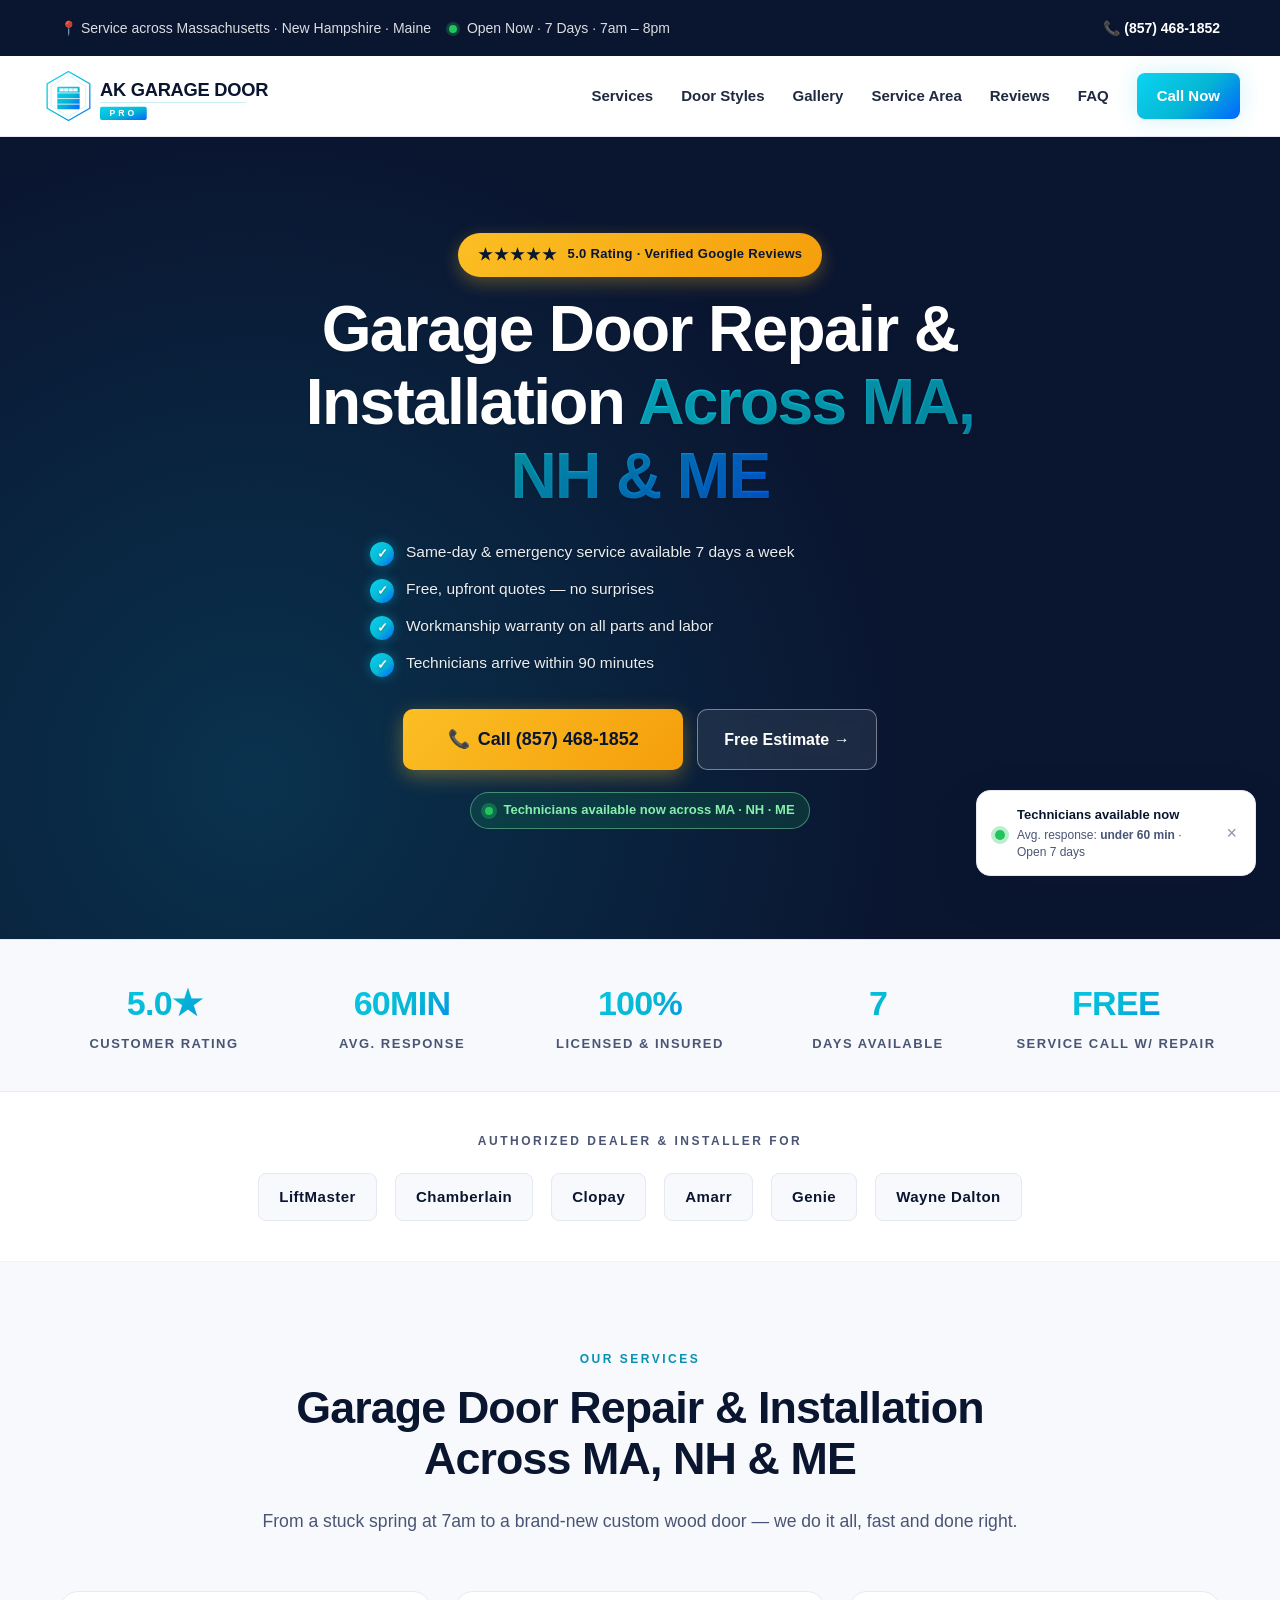
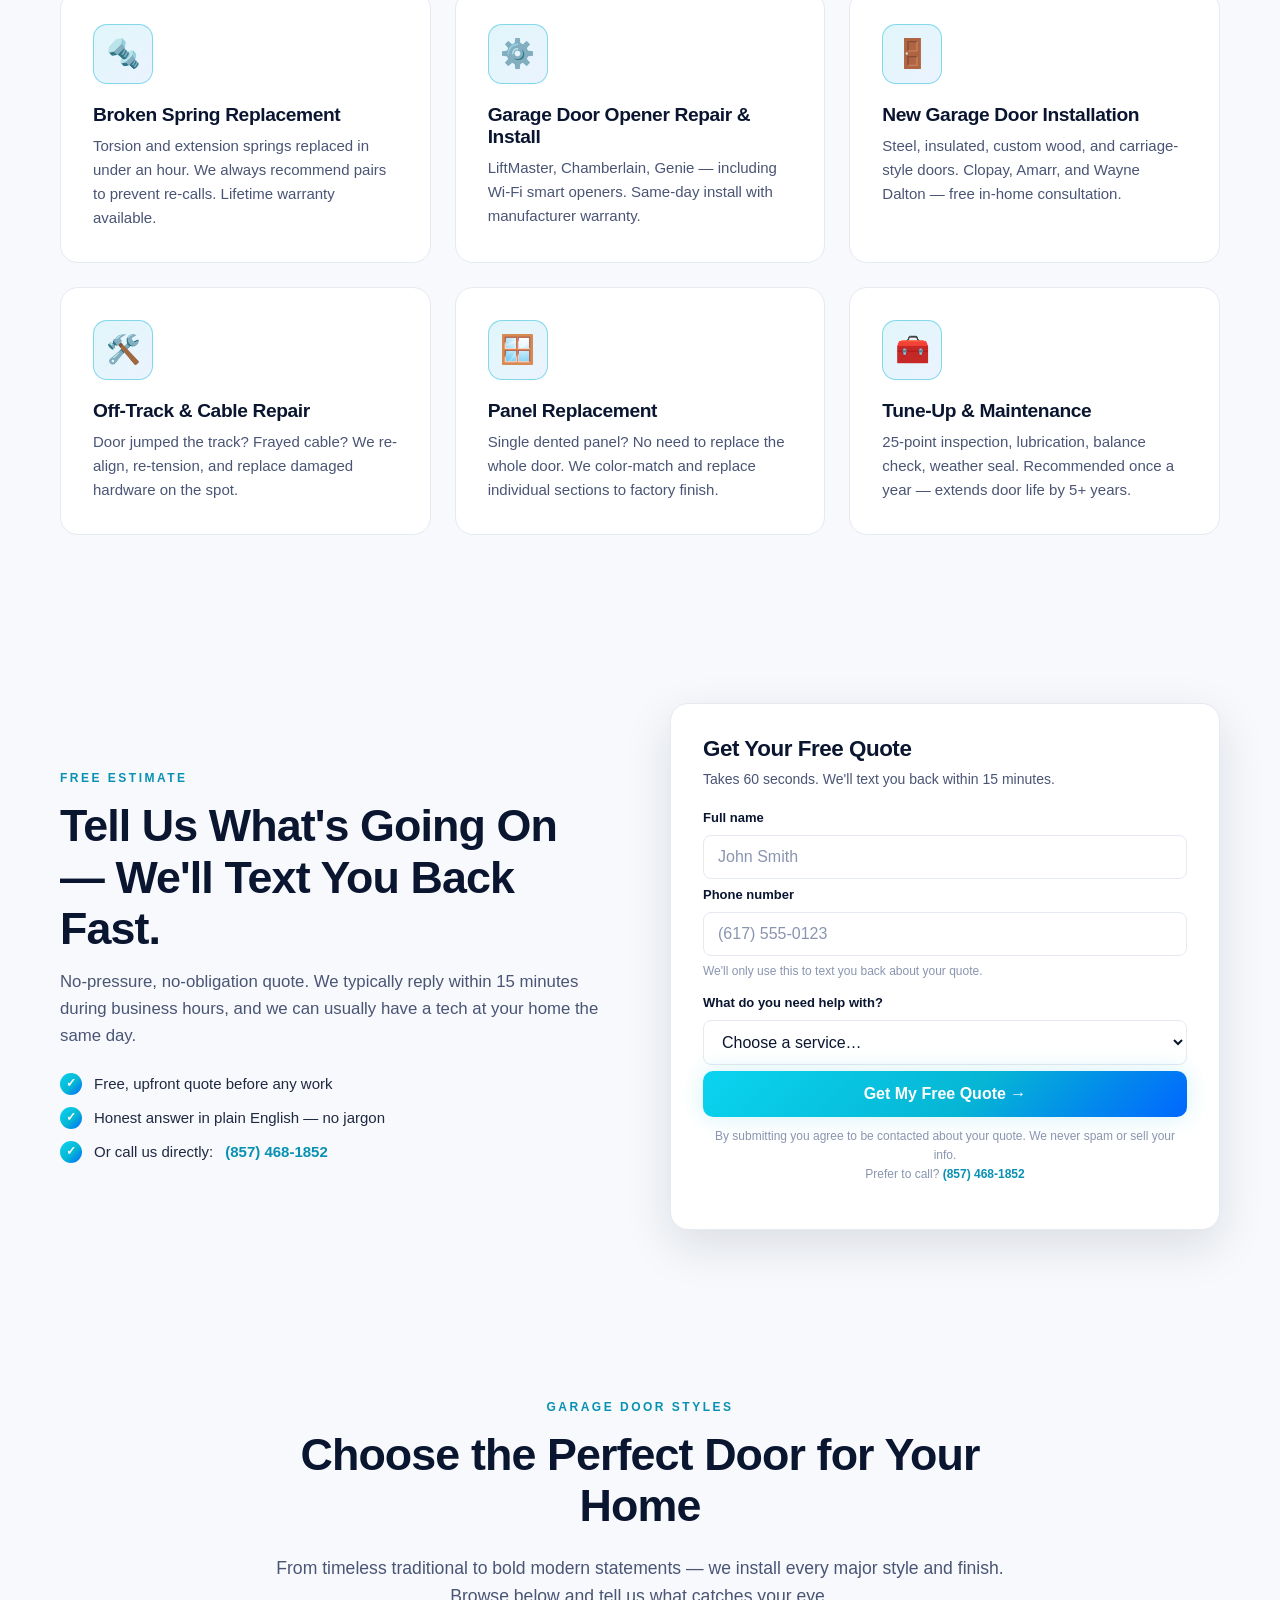
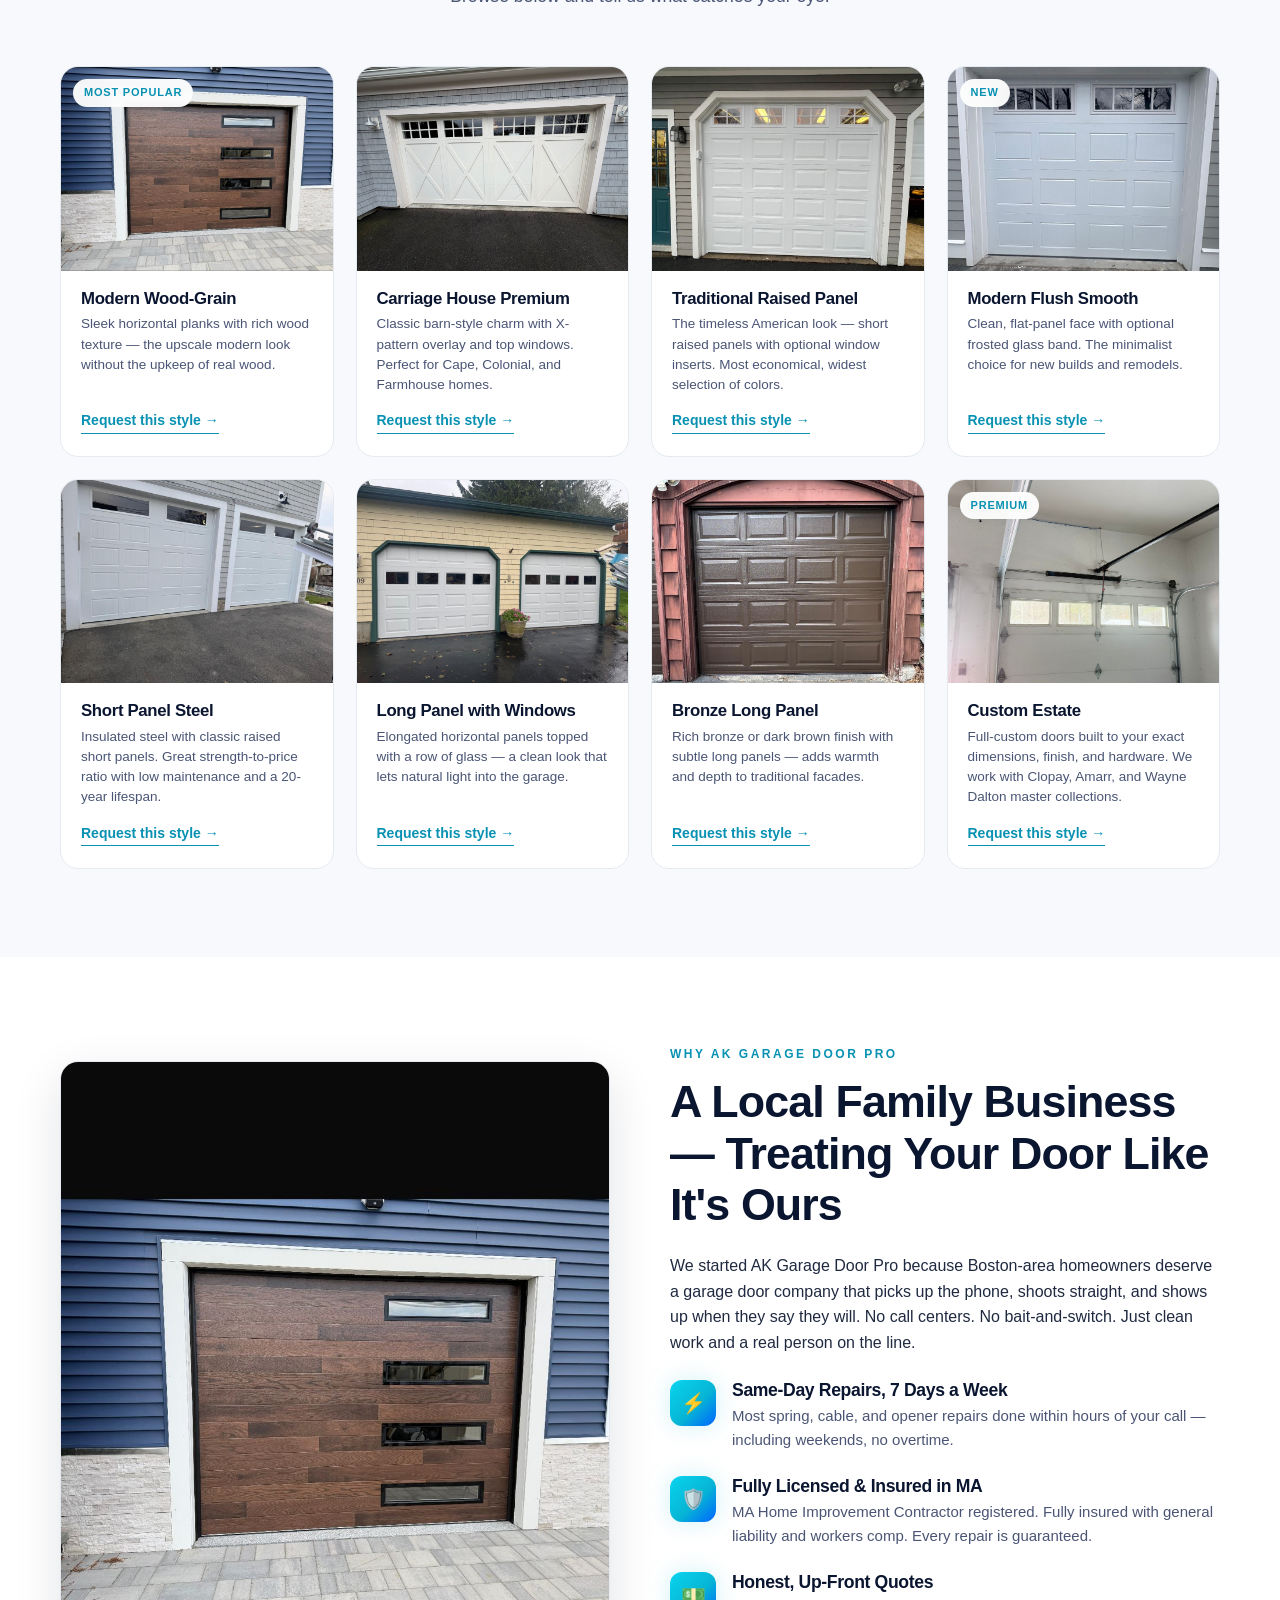
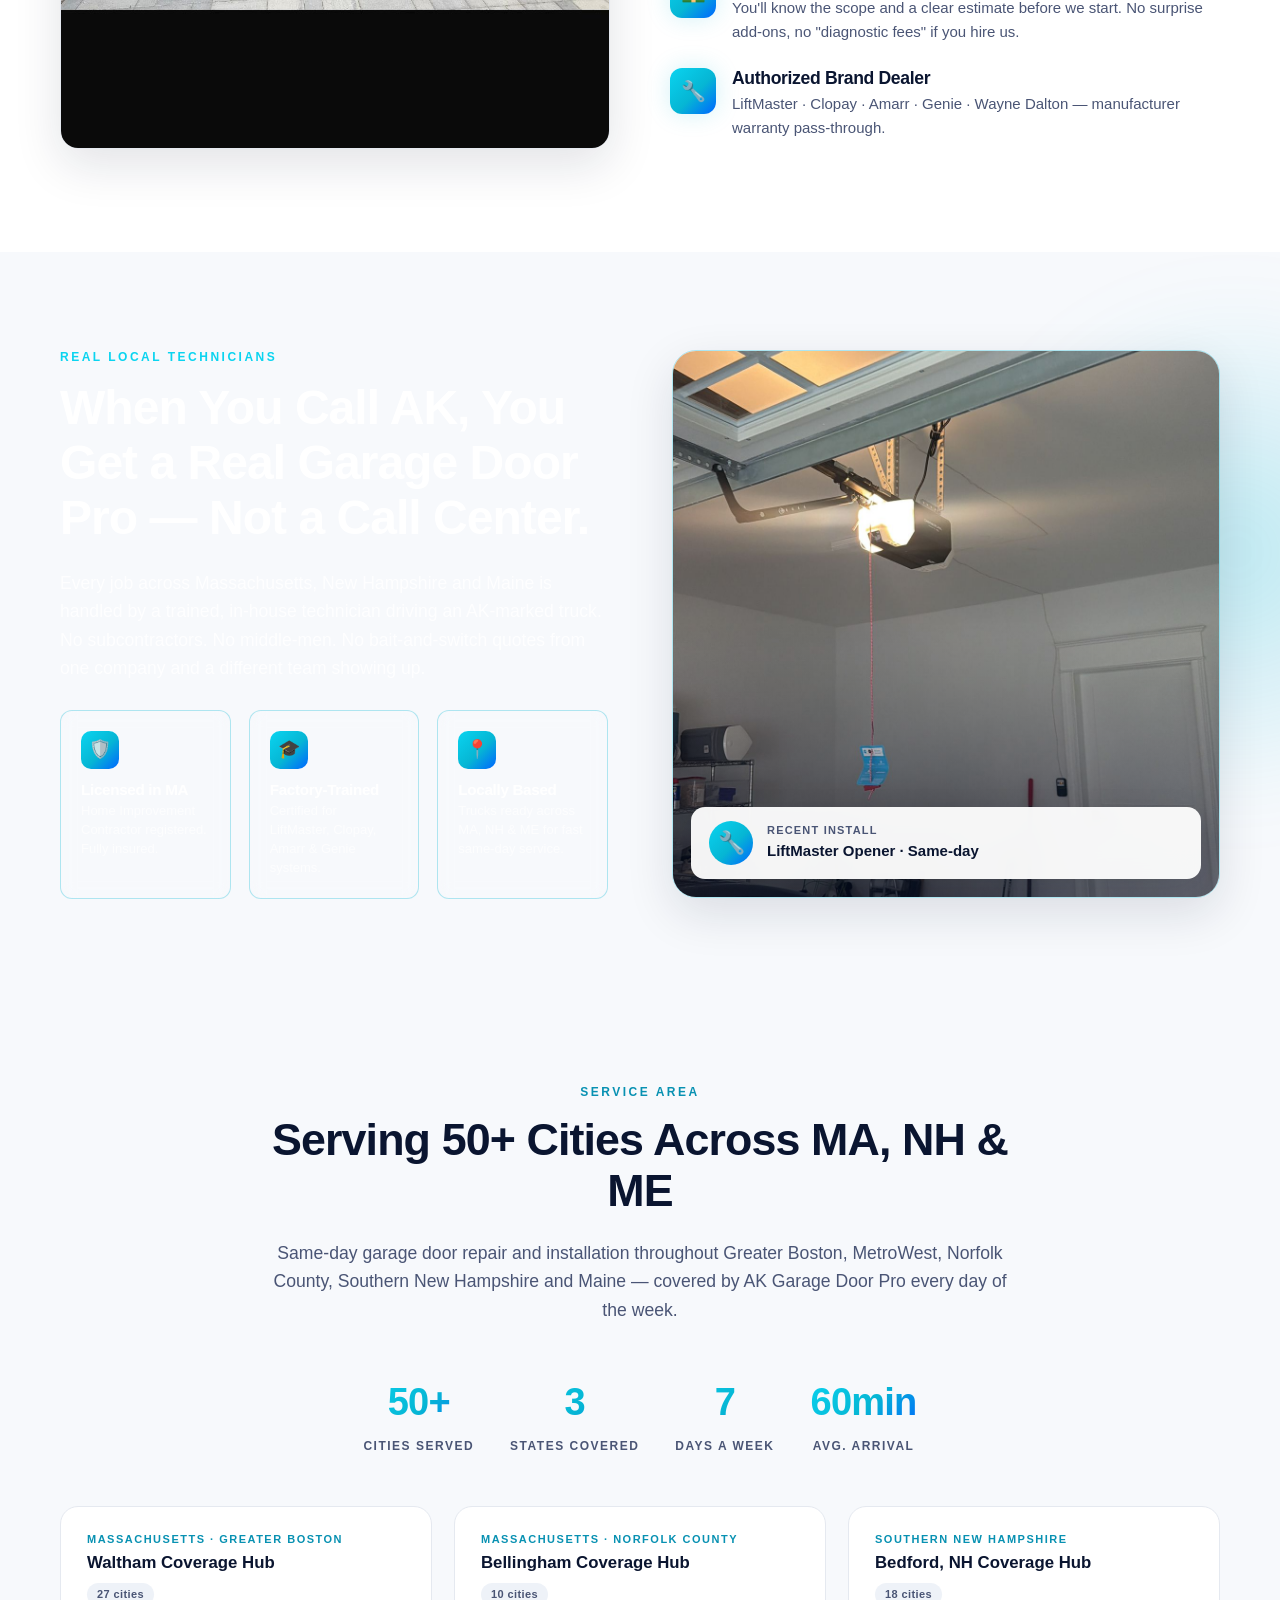
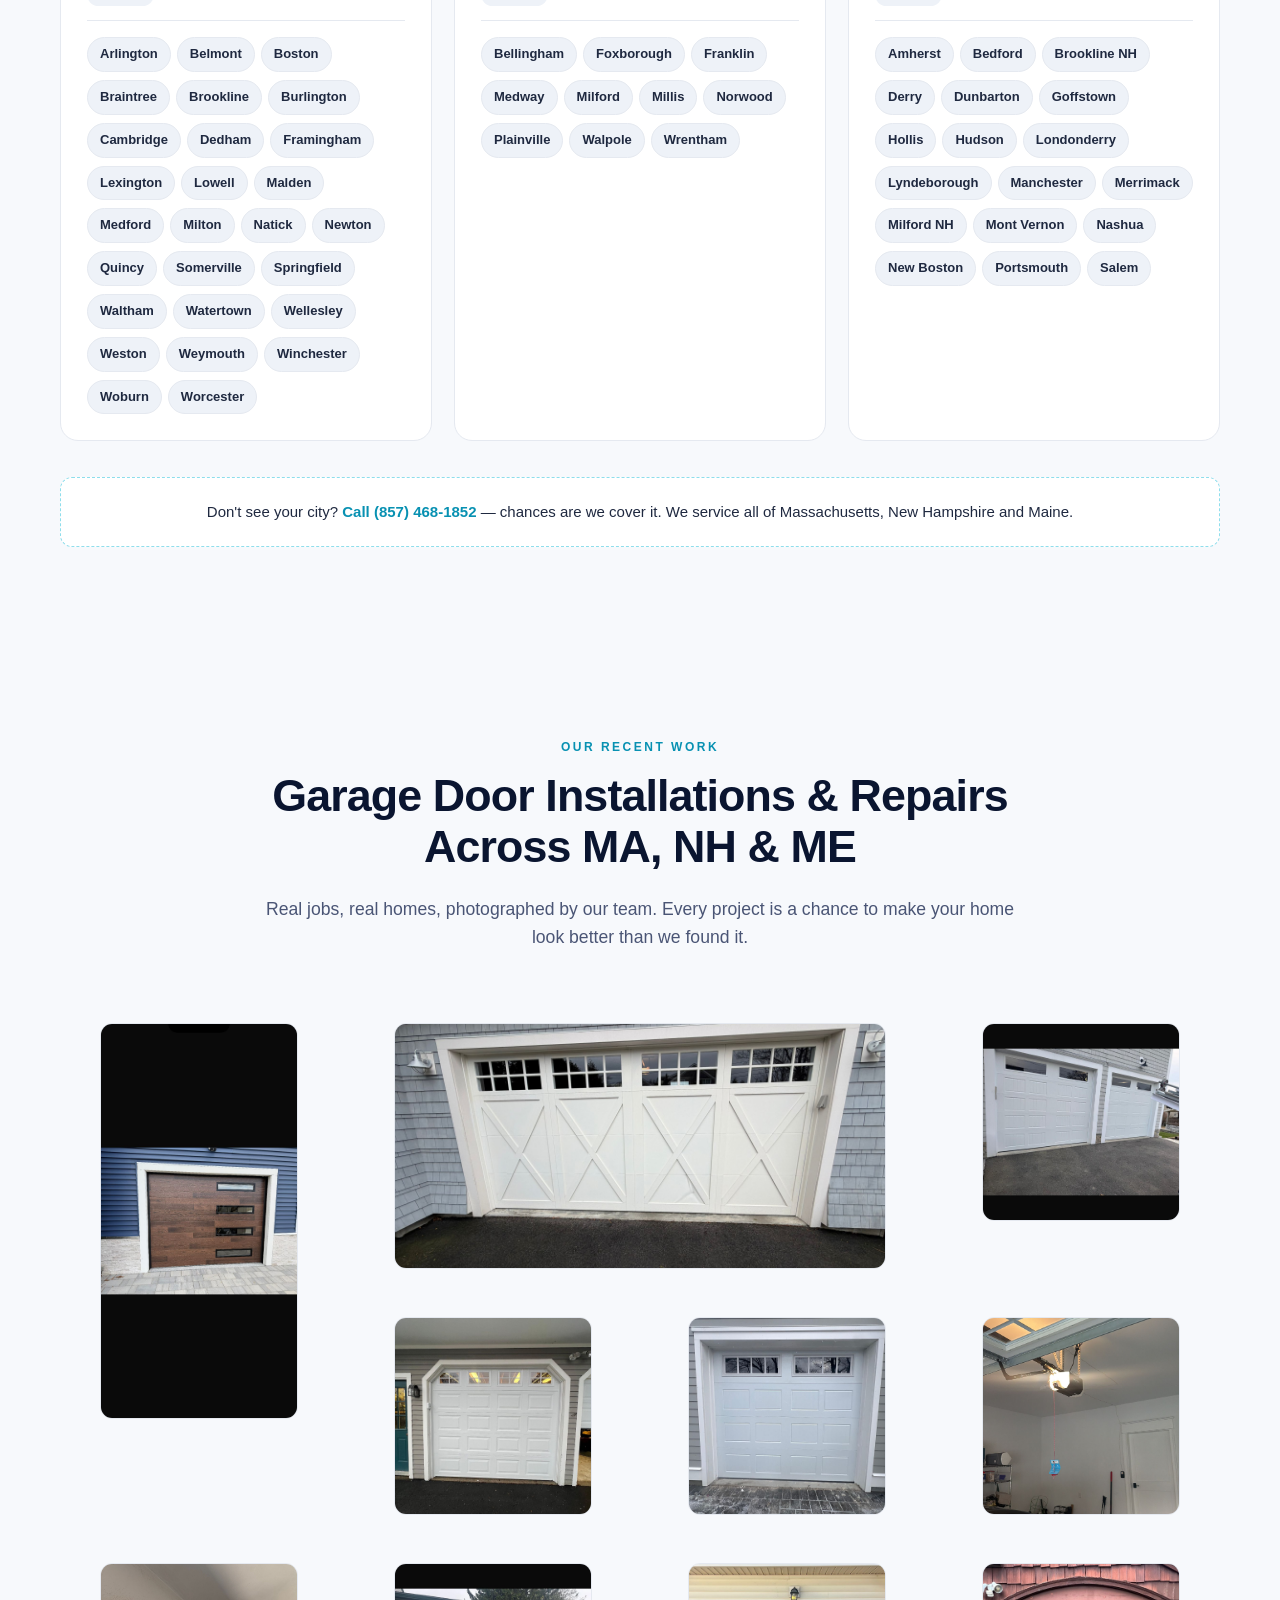
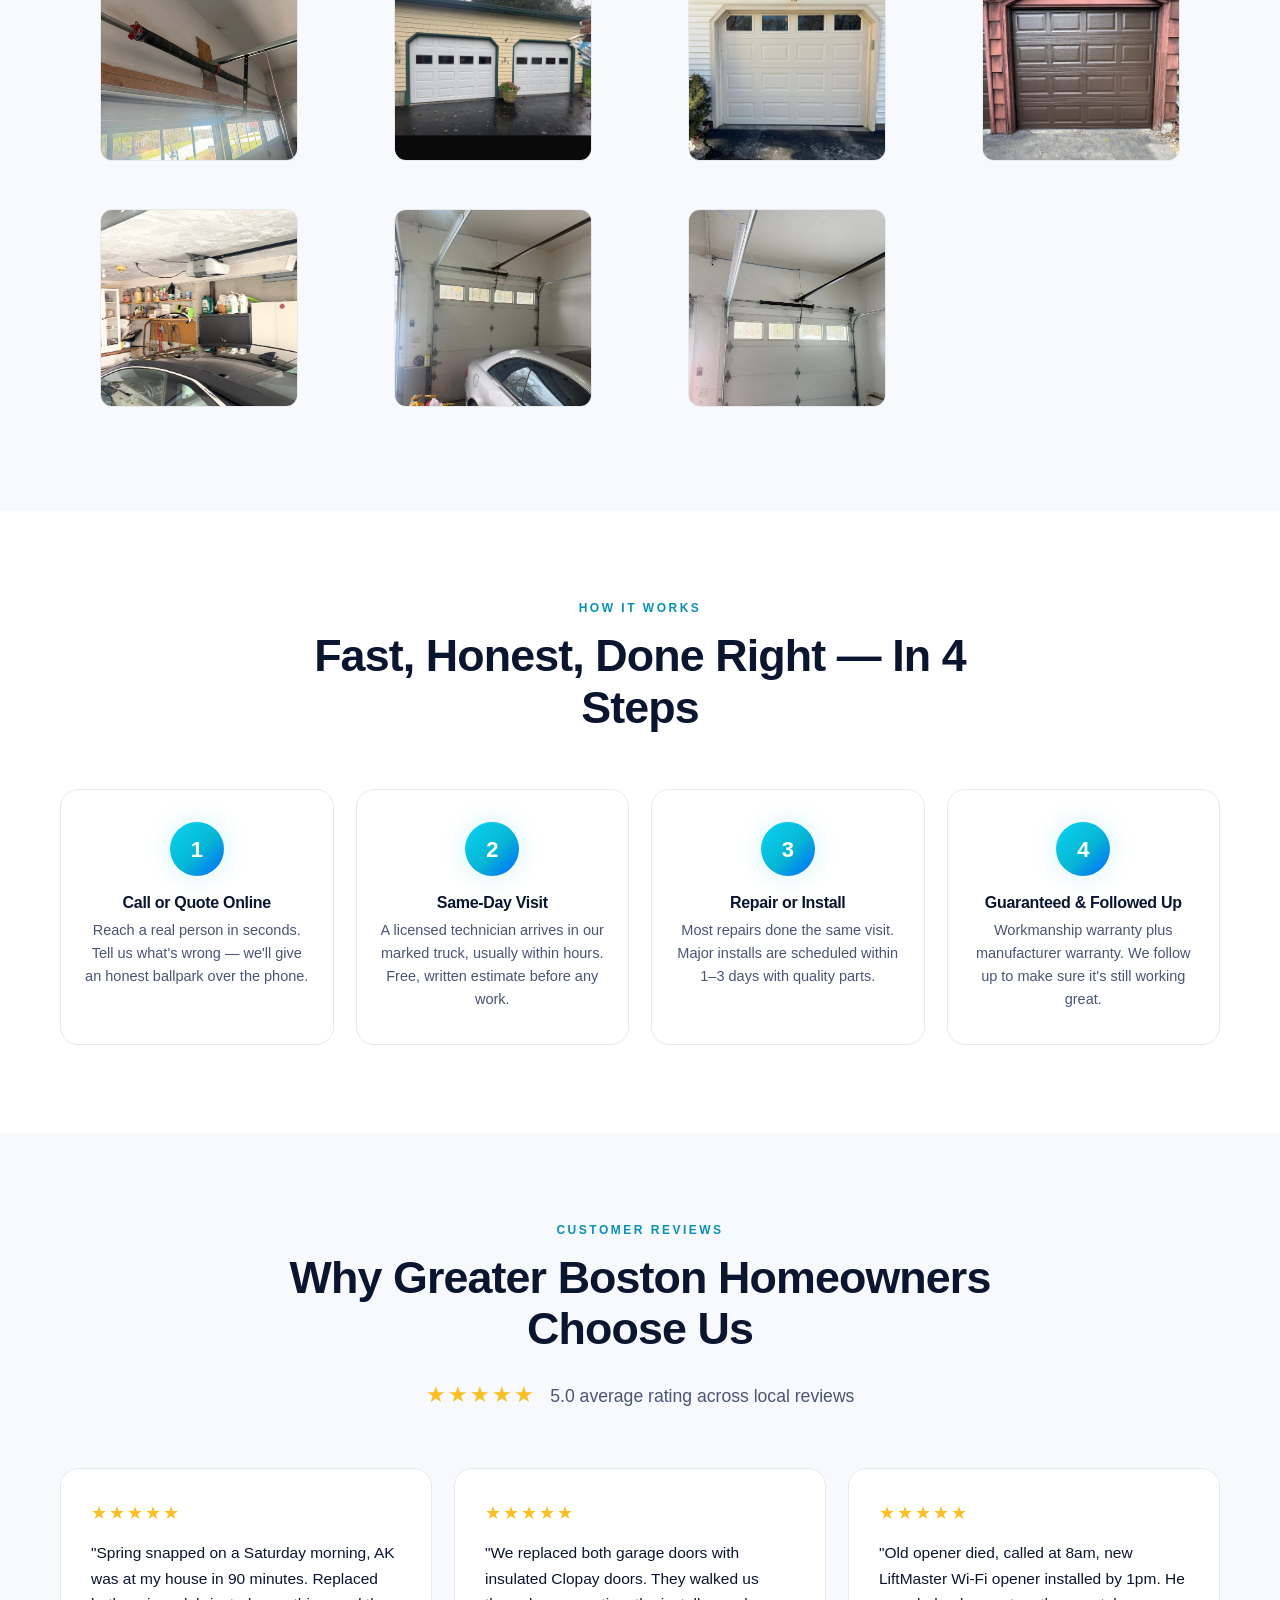
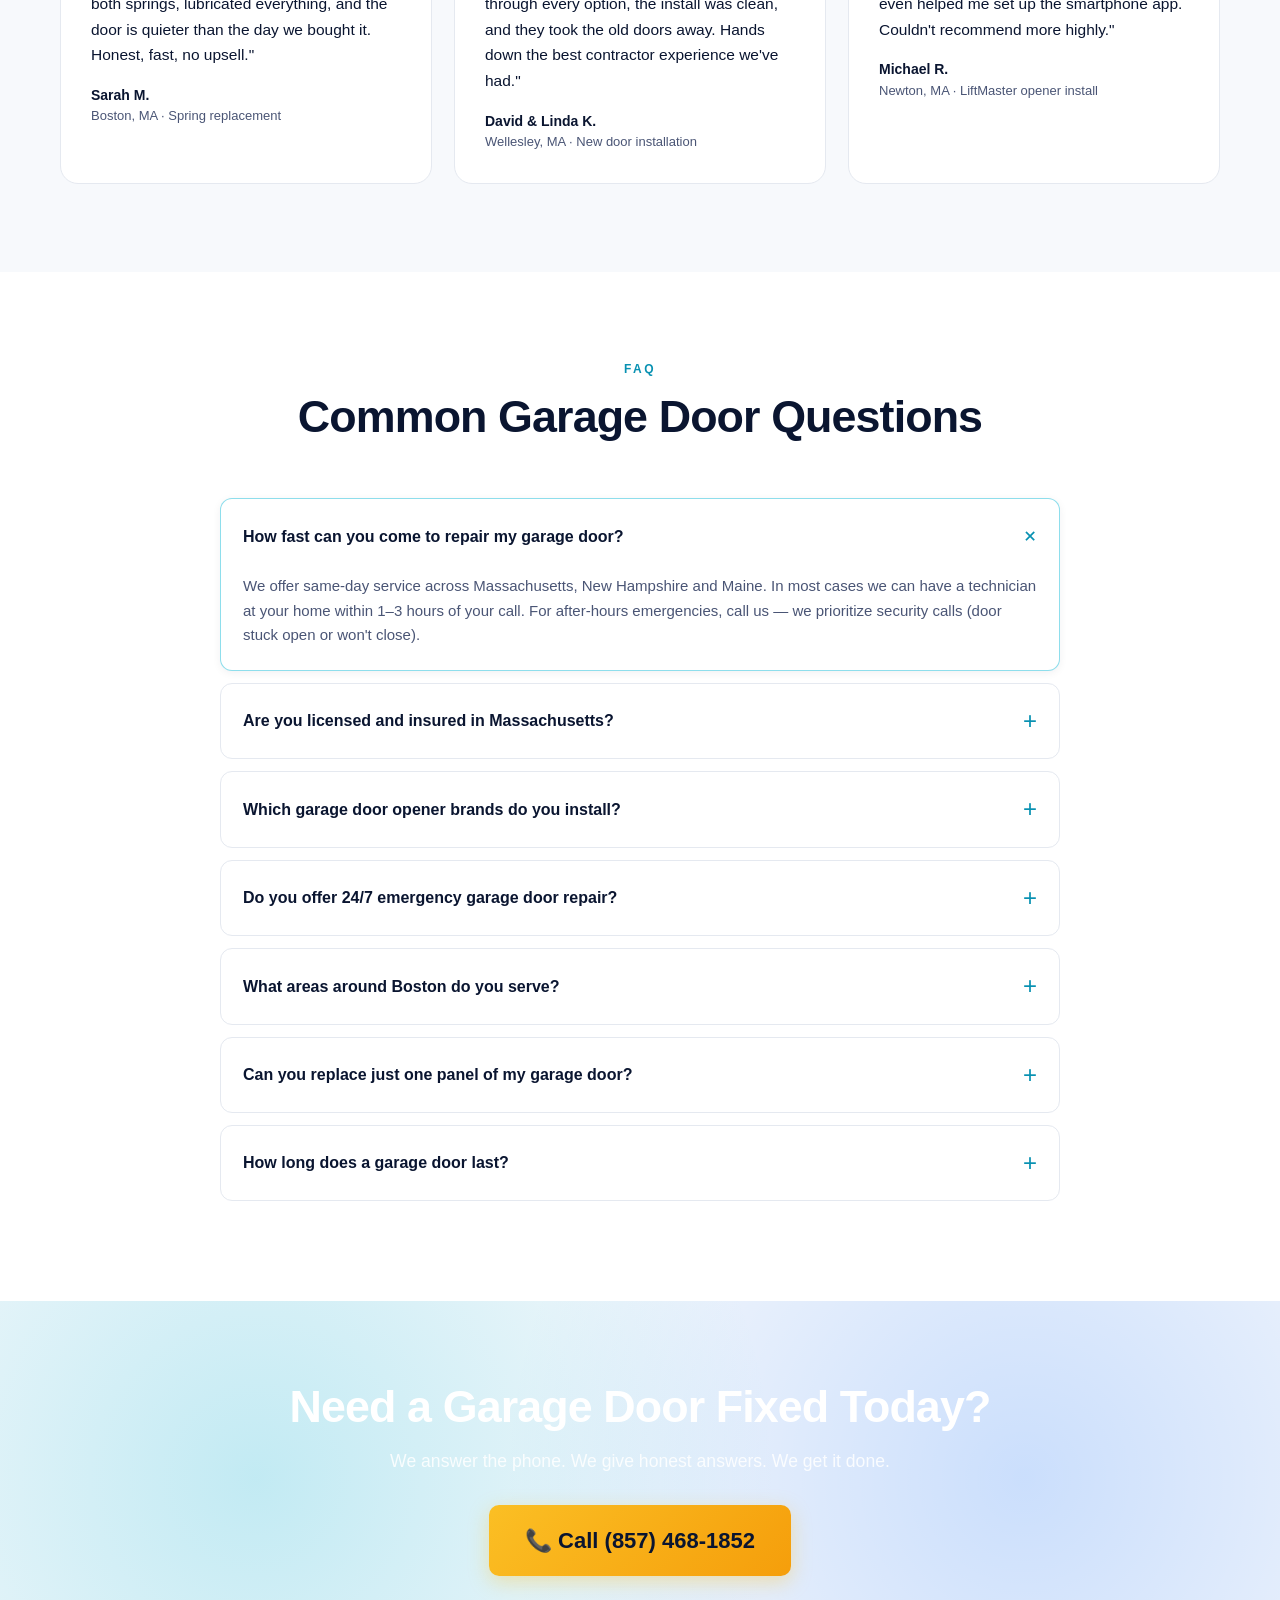
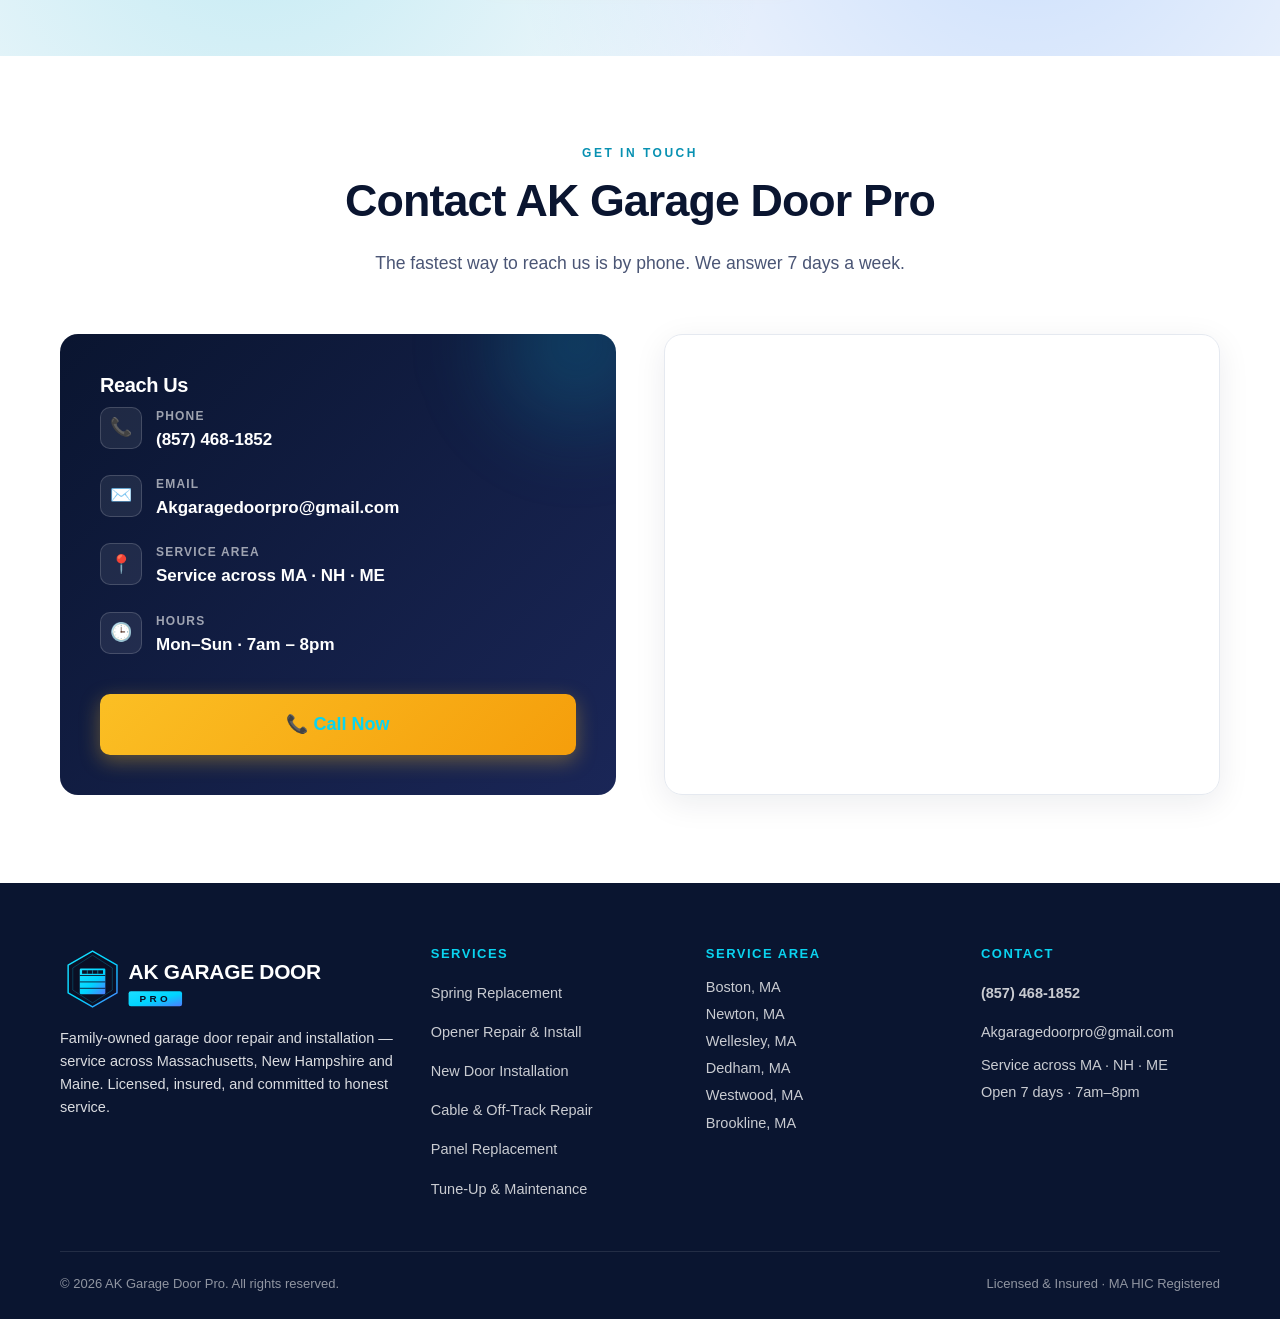
==== commit e14dc3a1: "Use real team photo as hero background The new assets/hero.png shows the AK Garage Door Pro team in " ====
--- a/index.html
+++ b/index.html
@@ -40,7 +40,7 @@
 <meta name="color-scheme" content="light" />
 
 <!-- Preload hero -->
-<link rel="preload" as="image" href="images/WhatsApp Image 2026-04-28 at 9.53.39 AM.jpeg" />
+<link rel="preload" as="image" href="assets/hero.png" />
 
 <!-- Styles -->
 <link rel="stylesheet" href="assets/styles.css" />
--- a/assets/styles.css
+++ b/assets/styles.css
@@ -255,10 +255,10 @@
   position: absolute;
   inset: 0;
   z-index: -2;
-  background-image: url("../images/WhatsApp Image 2026-04-28 at 9.53.40 AM (5).jpeg");
+  background-image: url("hero.png");
   background-size: cover;
-  background-position: center;
-  filter: brightness(0.55) contrast(1.05);
+  background-position: center 30%;
+  filter: brightness(0.85) contrast(1.05) saturate(1.05);
 }
 .hero::after {
   content: "";
@@ -266,10 +266,14 @@
   inset: 0;
   z-index: -1;
   background:
-    radial-gradient(circle at 20% 30%, rgba(6, 182, 212, 0.22), transparent 50%),
-    radial-gradient(circle at 80% 70%, rgba(0, 102, 255, 0.18), transparent 50%),
-    linear-gradient(180deg, rgba(10, 21, 48, 0.72) 0%, rgba(10, 21, 48, 0.92) 100%);
-}
+    radial-gradient(circle at 20% 80%, rgba(6, 182, 212, 0.18), transparent 55%),
+    radial-gradient(circle at 80% 20%, rgba(10, 21, 48, 0.4), transparent 55%),
+    linear-gradient(180deg, rgba(10, 21, 48, 0.35) 0%, rgba(10, 21, 48, 0.78) 100%);
+}
+.hero h1, .hero-features li, .hero-rating, .hero-availability {
+  text-shadow: 0 1px 2px rgba(0, 0, 0, 0.25);
+}
+.hero-rating, .hero-availability { text-shadow: none; }
 .hero .container { position: relative; z-index: 1; }
 .hero-content {
   max-width: 760px;
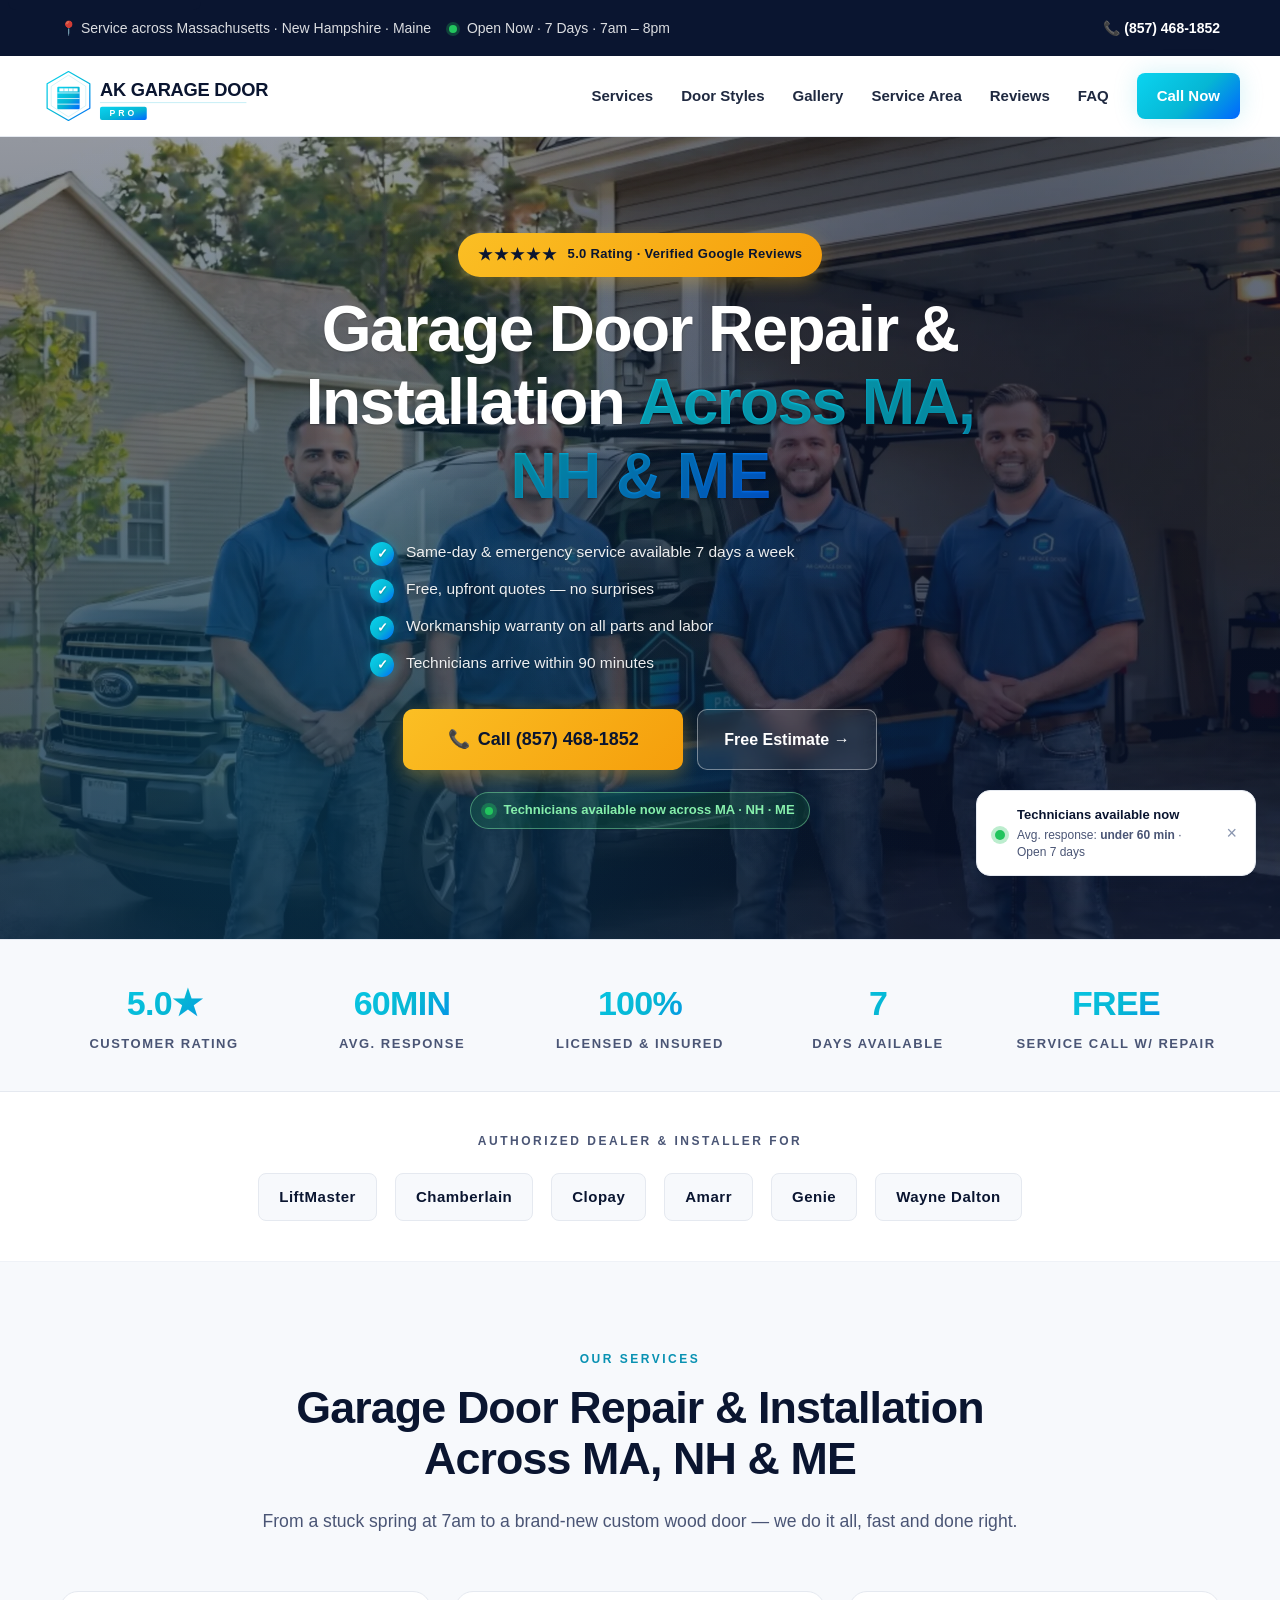
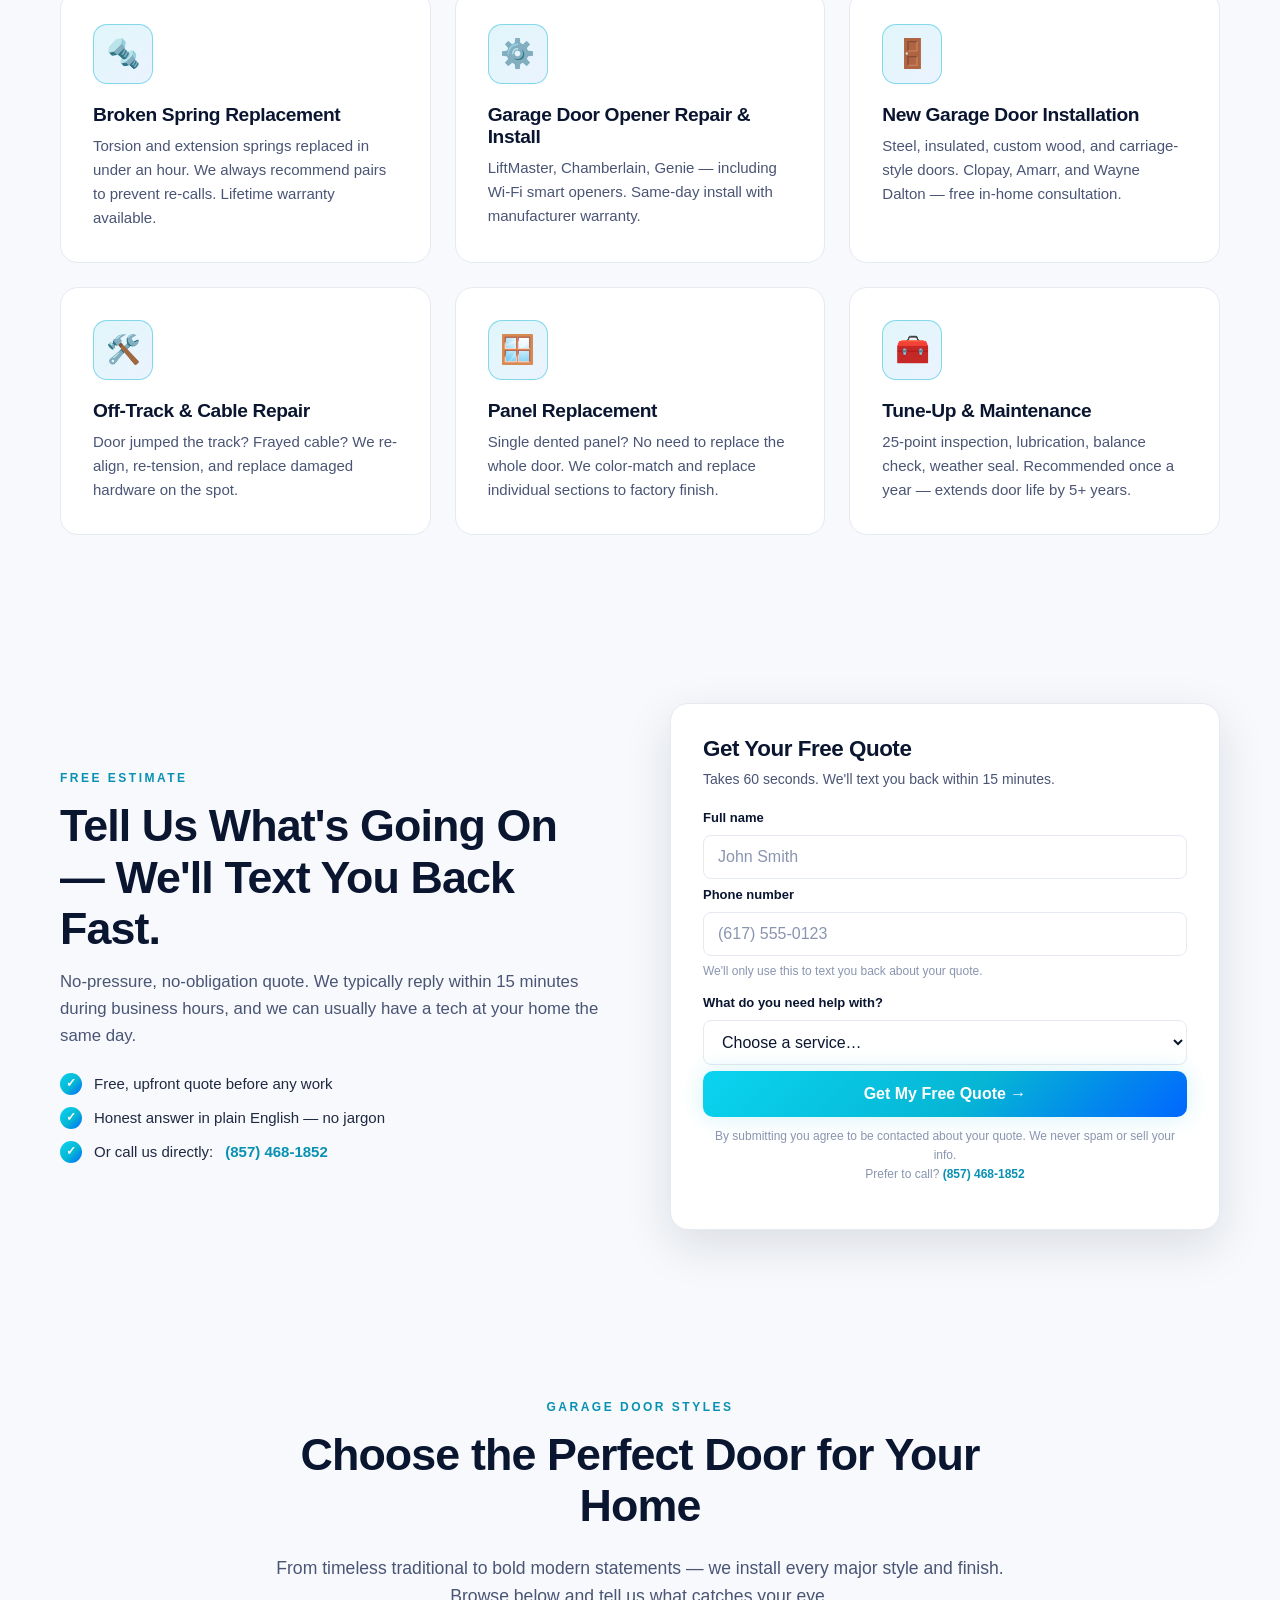
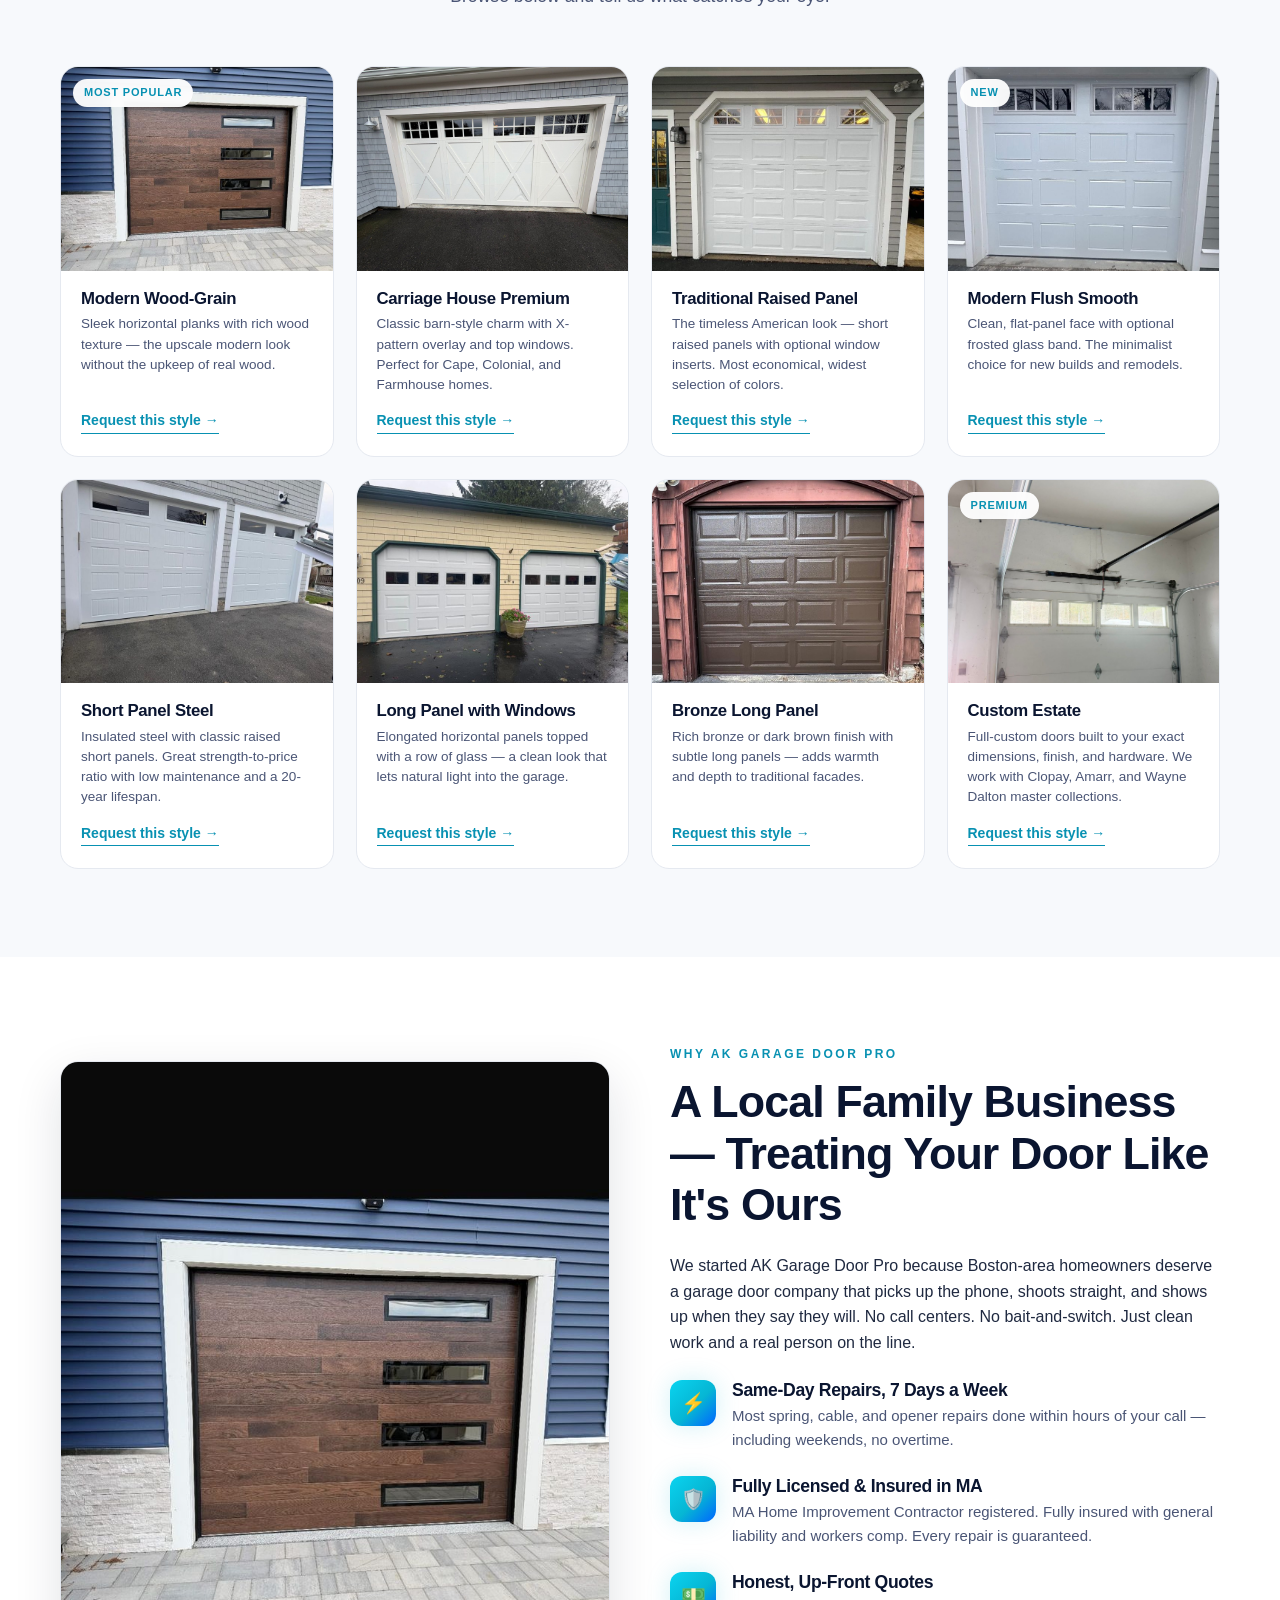
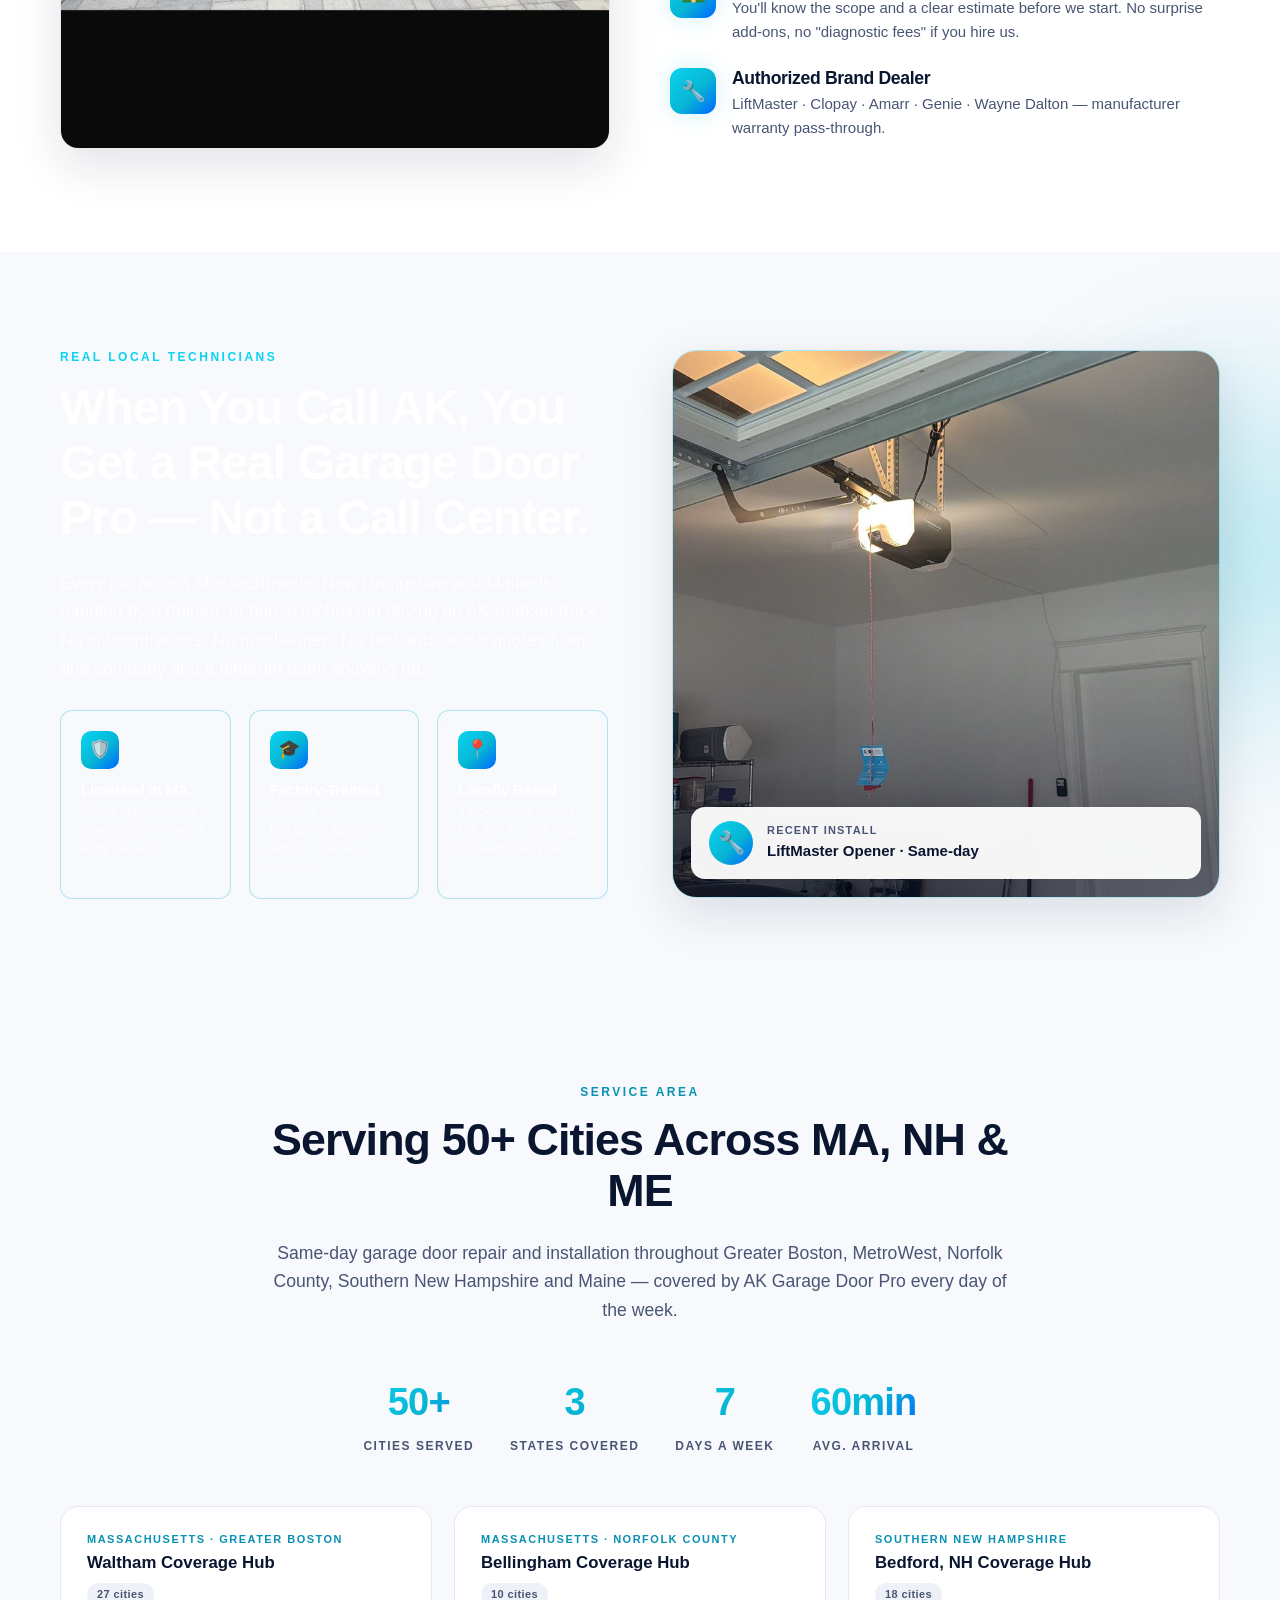
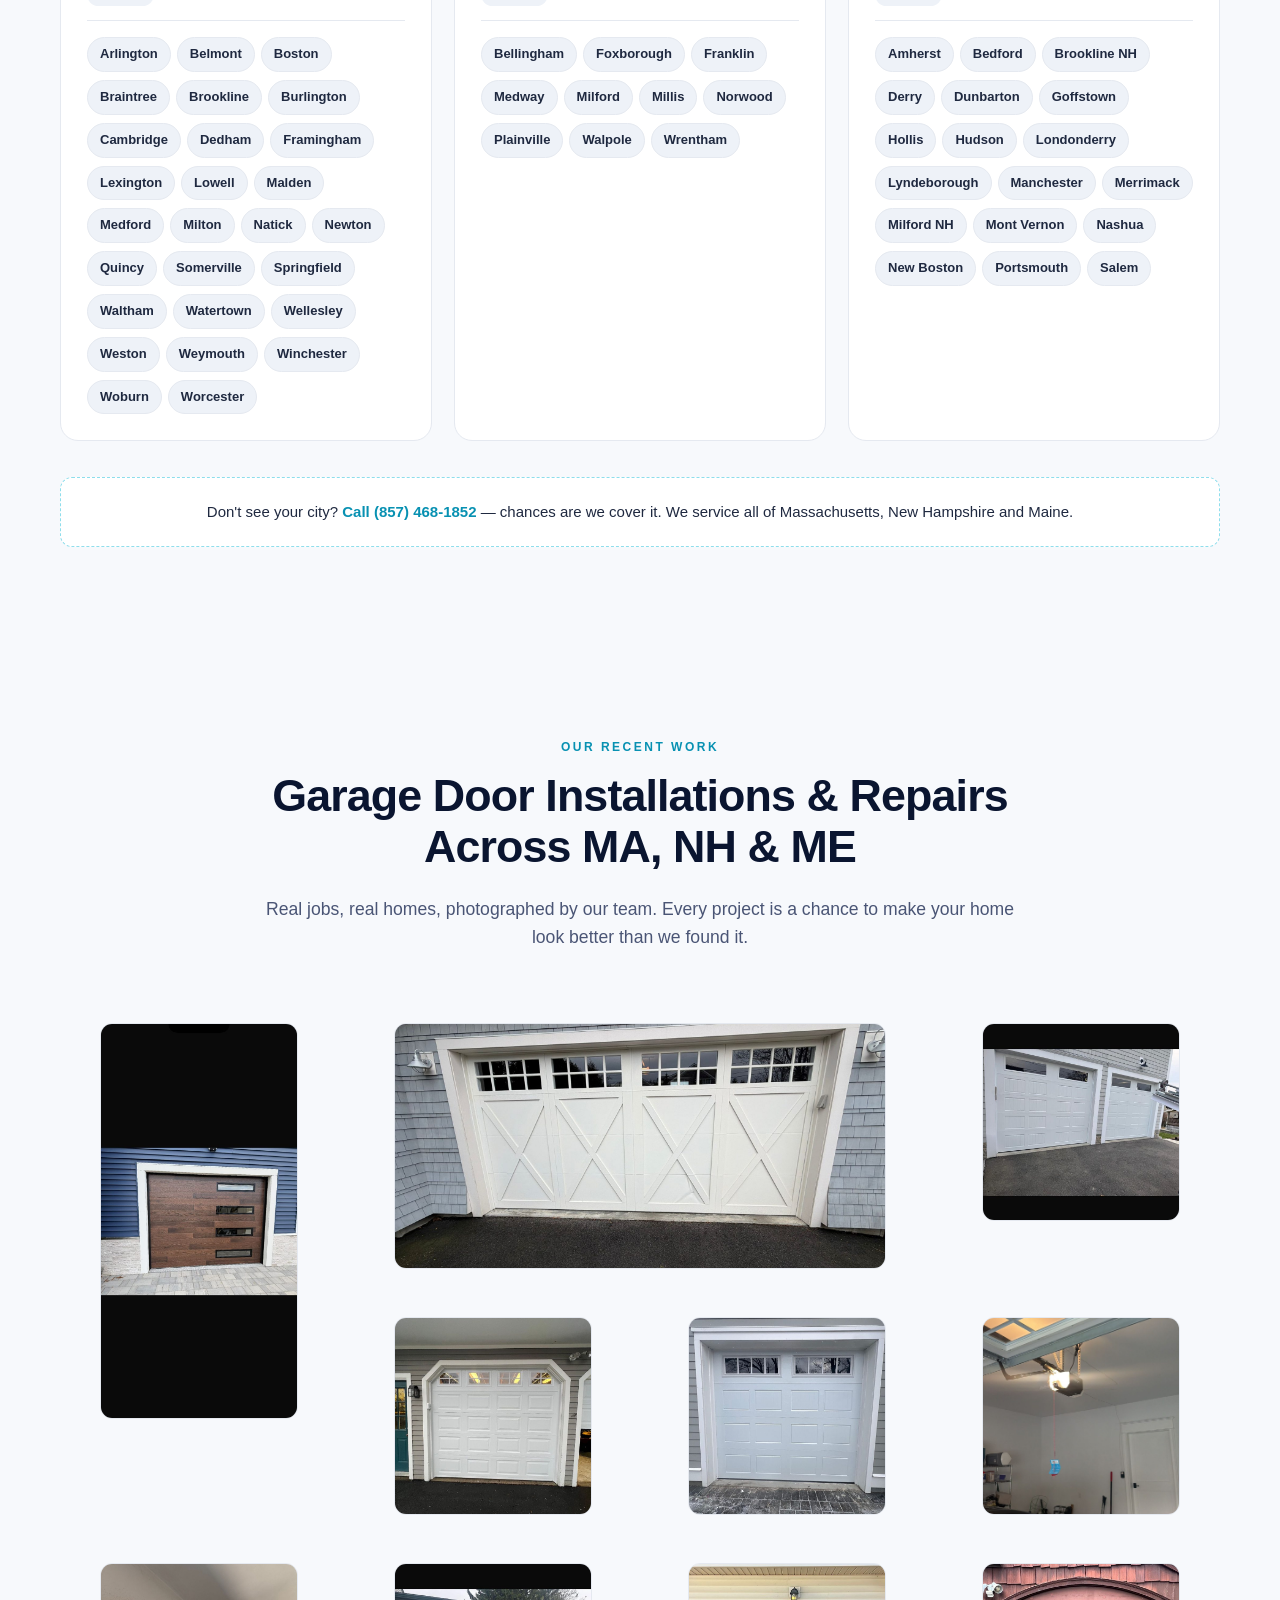
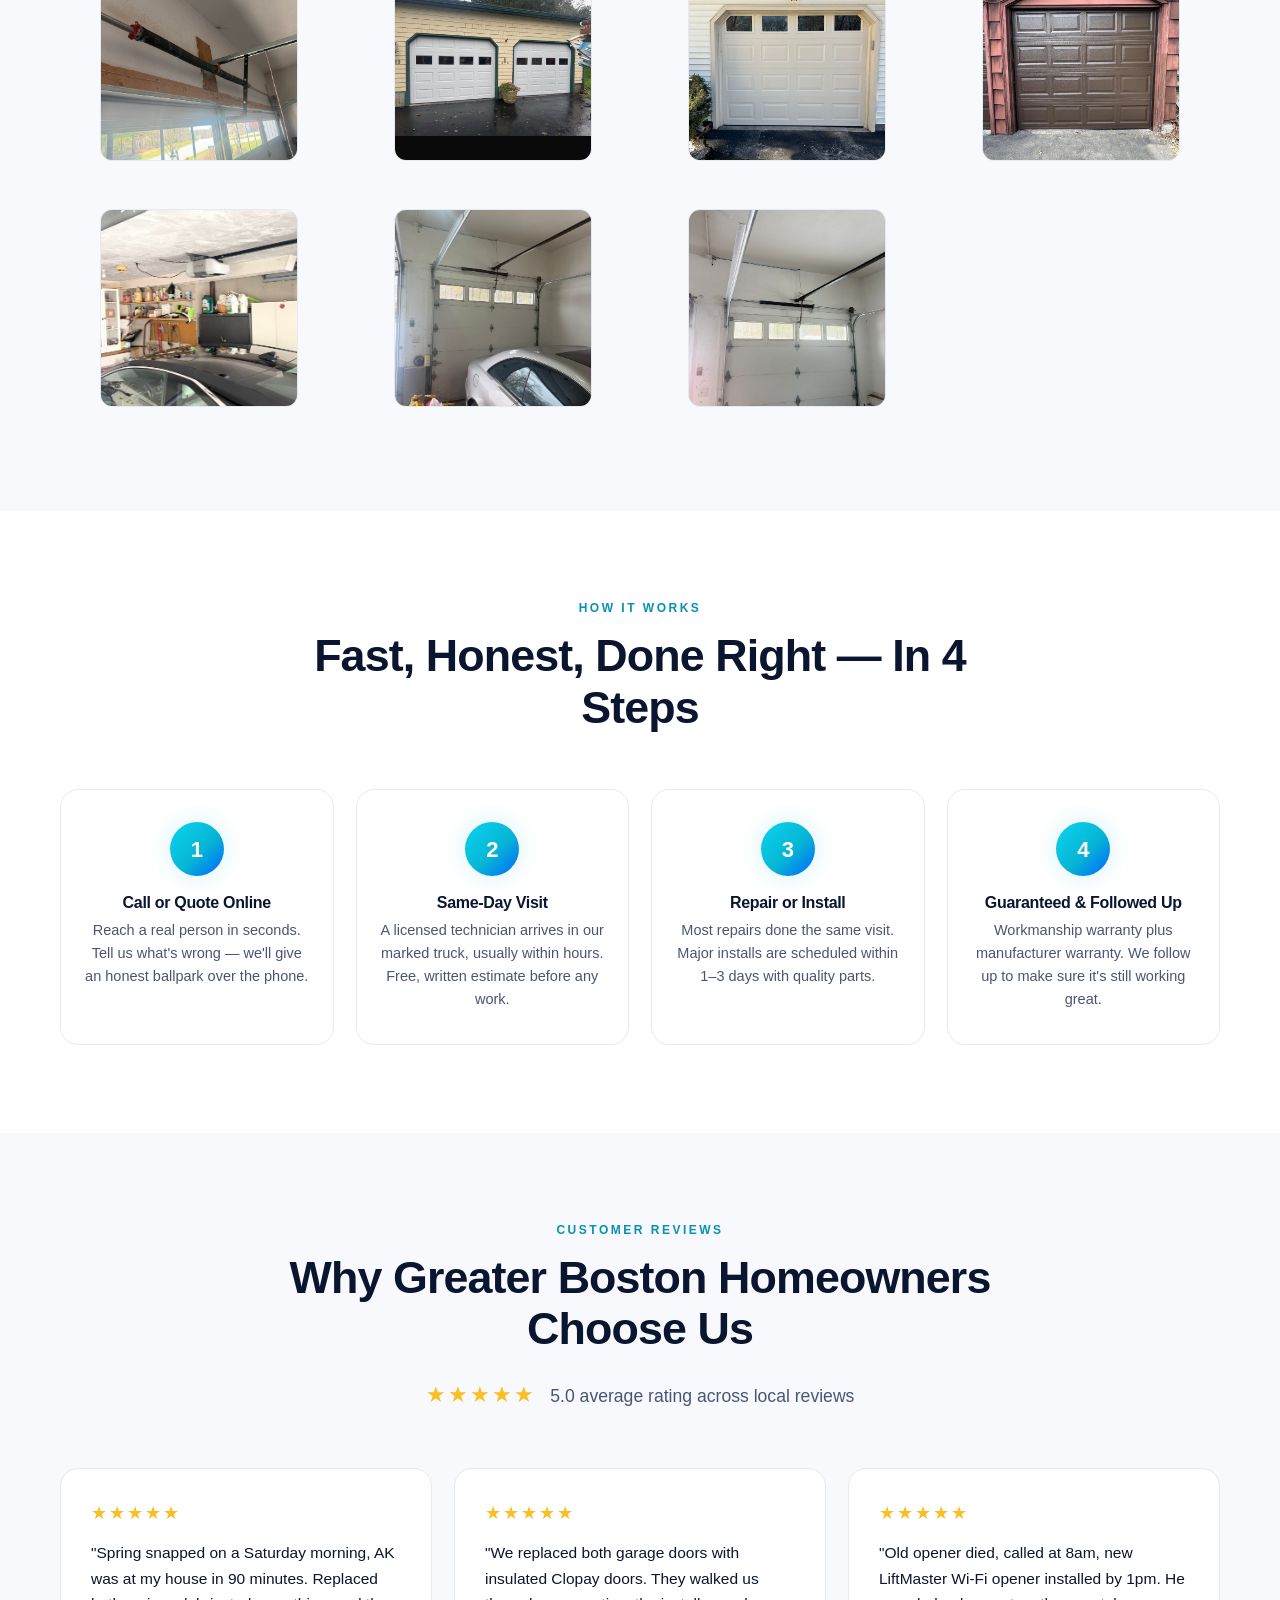
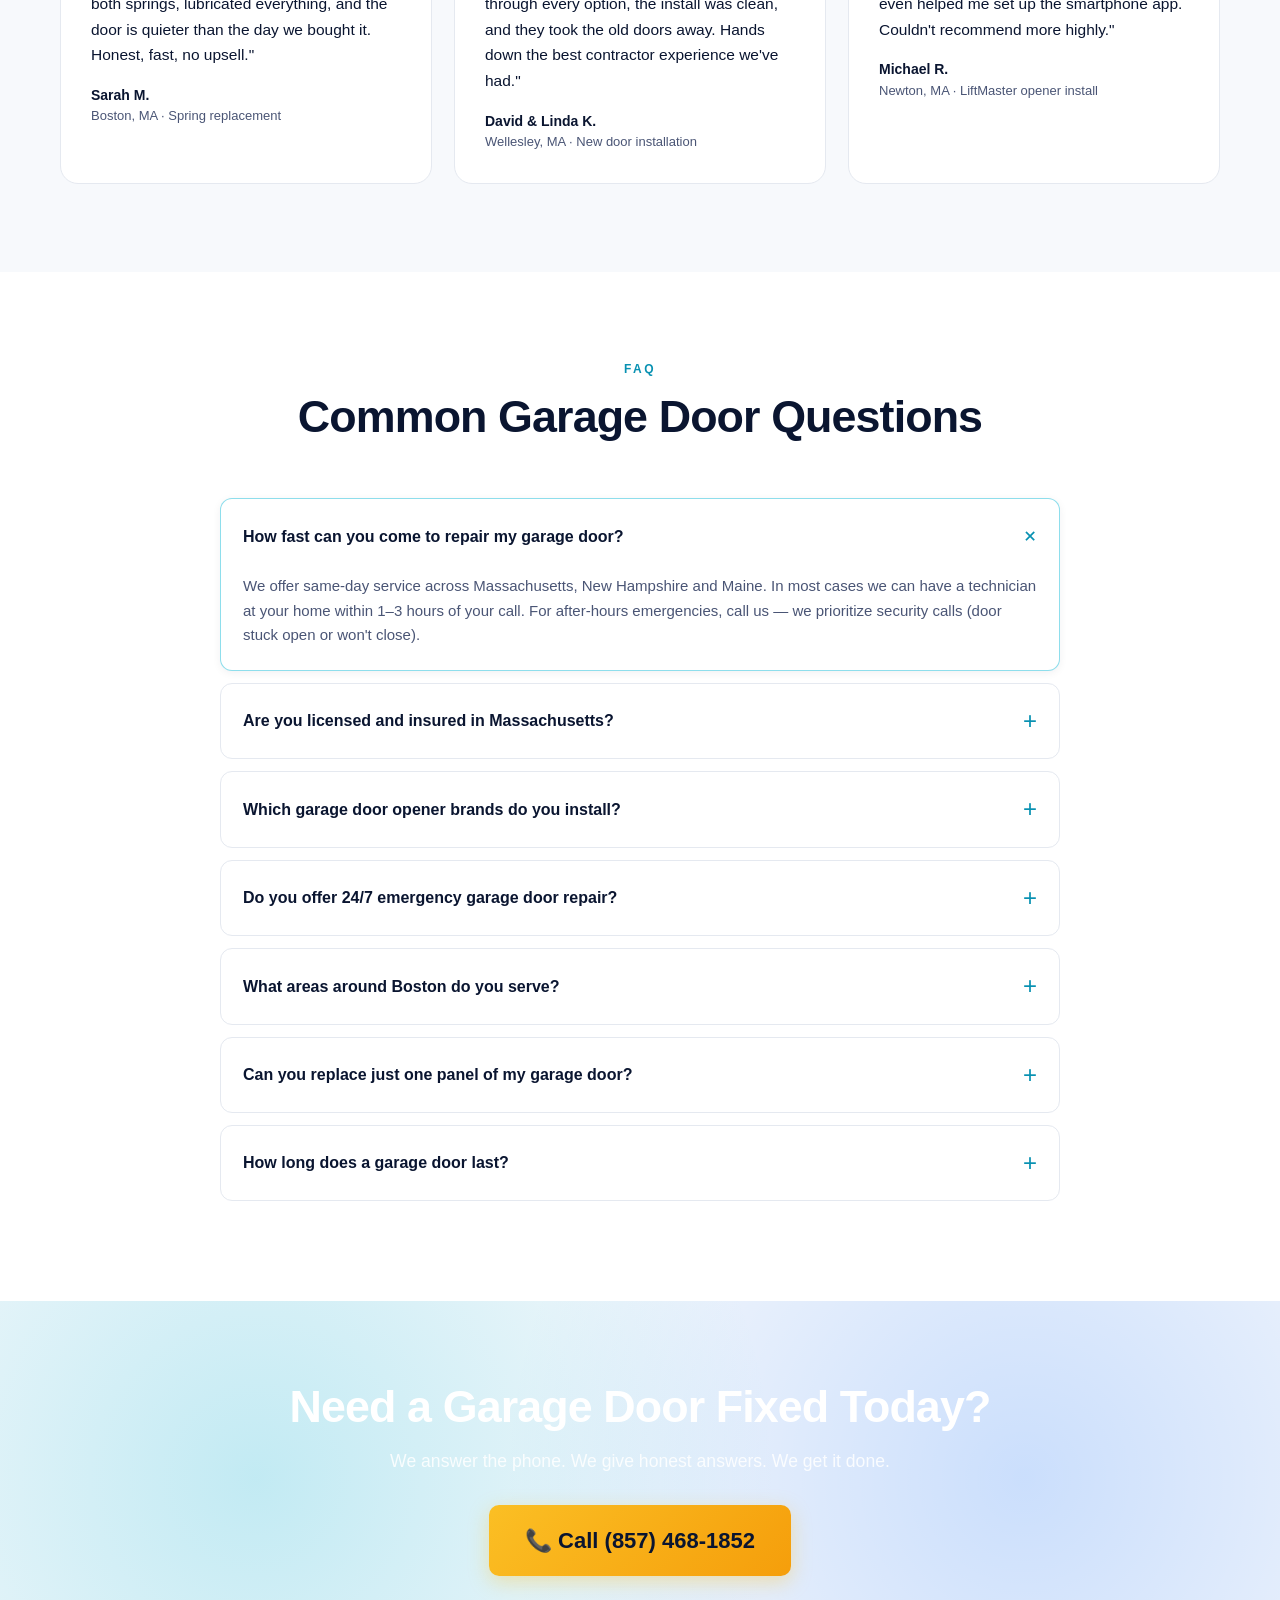
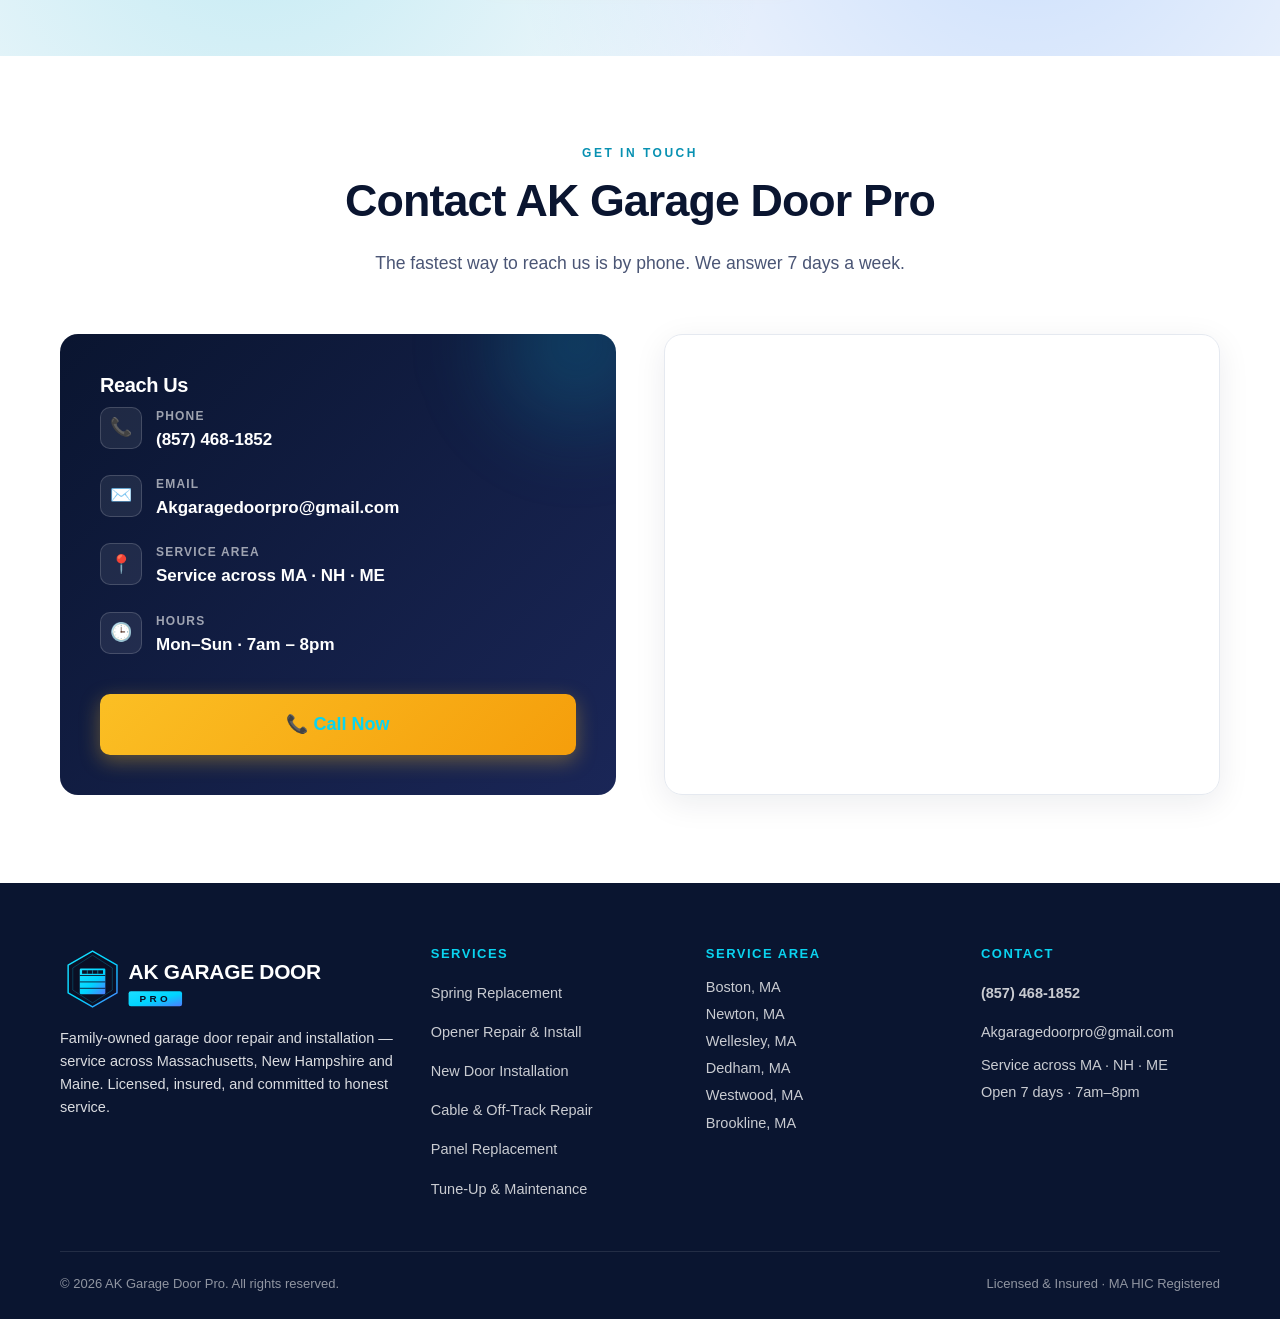
==== commit 1bb11806: "Compress all images: ~10 MB savings Hero image: - hero.png (8.69 MB, 2048x2048) → REMOVED - hero.web" ====
--- a/index.html
+++ b/index.html
@@ -40,7 +40,7 @@
 <meta name="color-scheme" content="light" />
 
 <!-- Preload hero -->
-<link rel="preload" as="image" href="assets/hero.png" />
+<link rel="preload" as="image" href="assets/hero.webp" type="image/webp" />
 
 <!-- Styles -->
 <link rel="stylesheet" href="assets/styles.css" />
--- a/assets/styles.css
+++ b/assets/styles.css
@@ -255,7 +255,11 @@
   position: absolute;
   inset: 0;
   z-index: -2;
-  background-image: url("hero.png");
+  background-image: url("hero.jpg"); /* fallback */
+  background-image: image-set(
+    url("hero.webp") type("image/webp"),
+    url("hero.jpg") type("image/jpeg")
+  );
   background-size: cover;
   background-position: center 30%;
   filter: brightness(0.85) contrast(1.05) saturate(1.05);
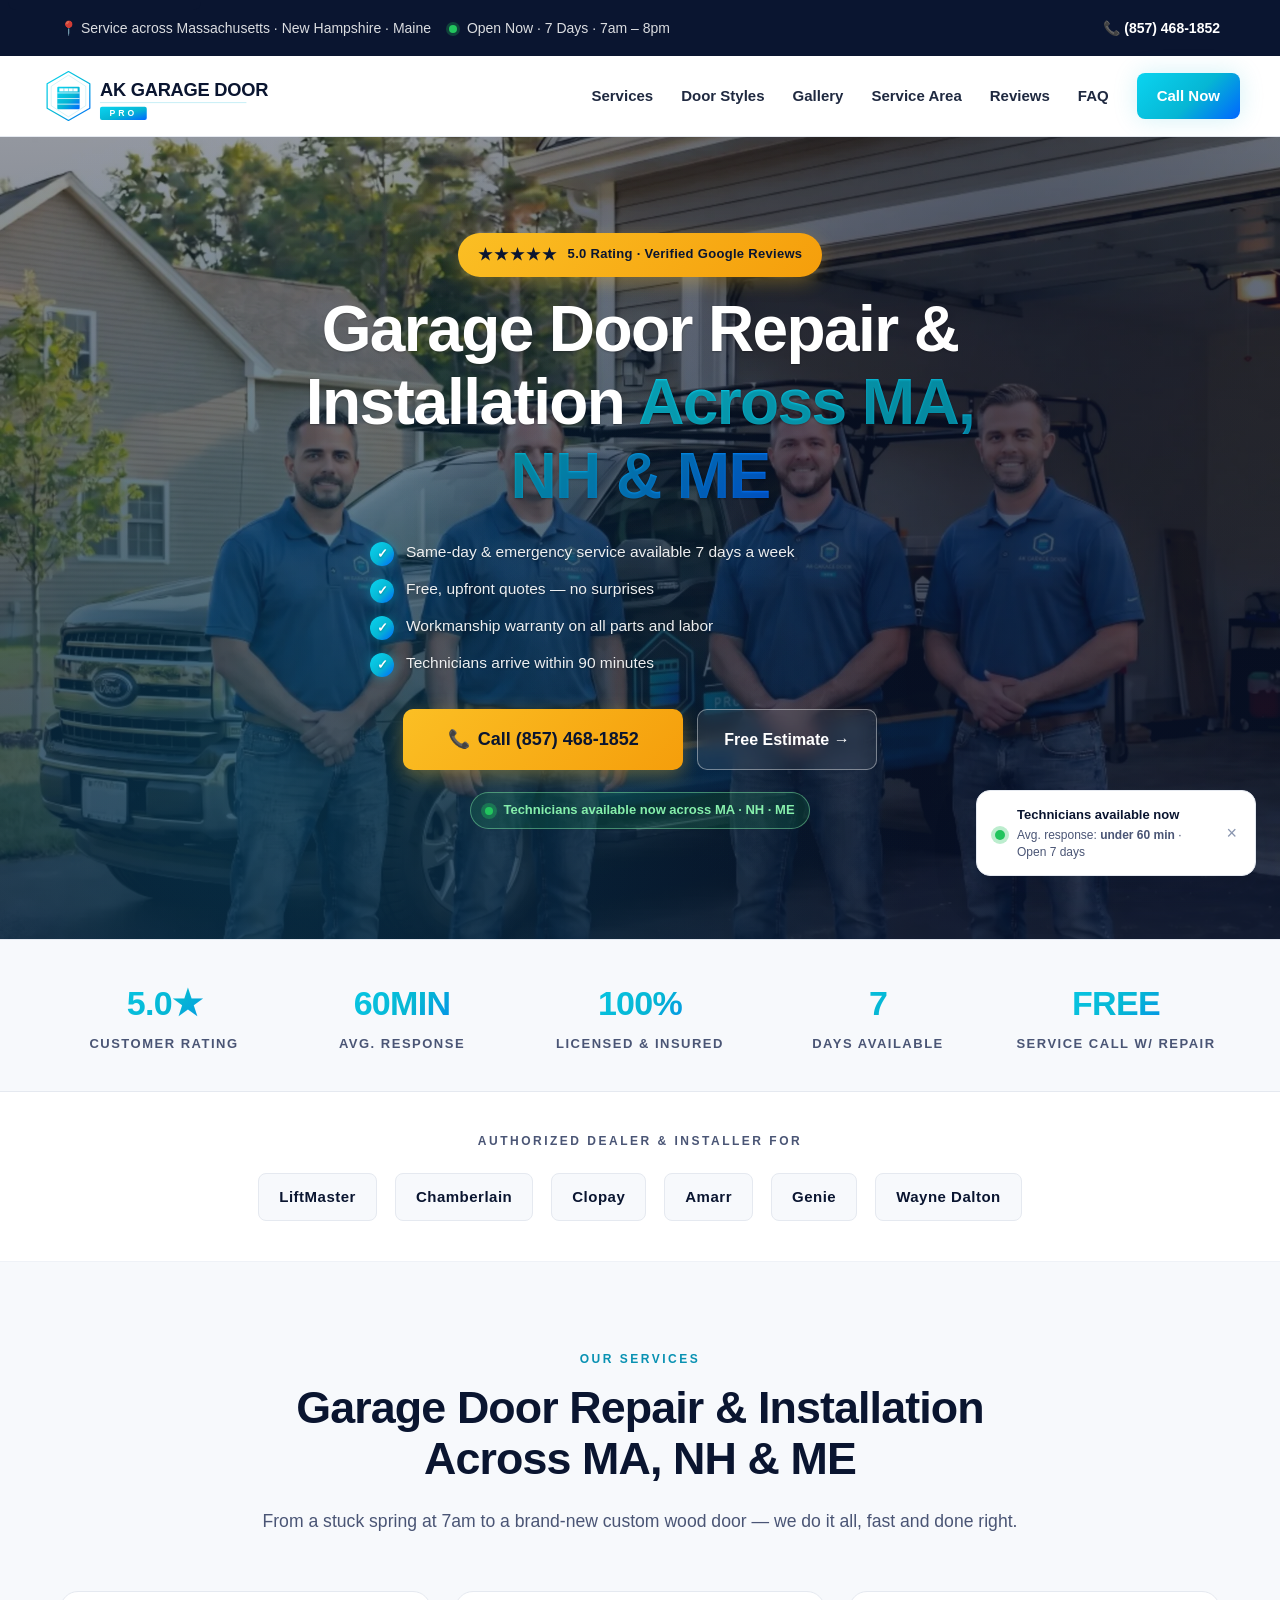
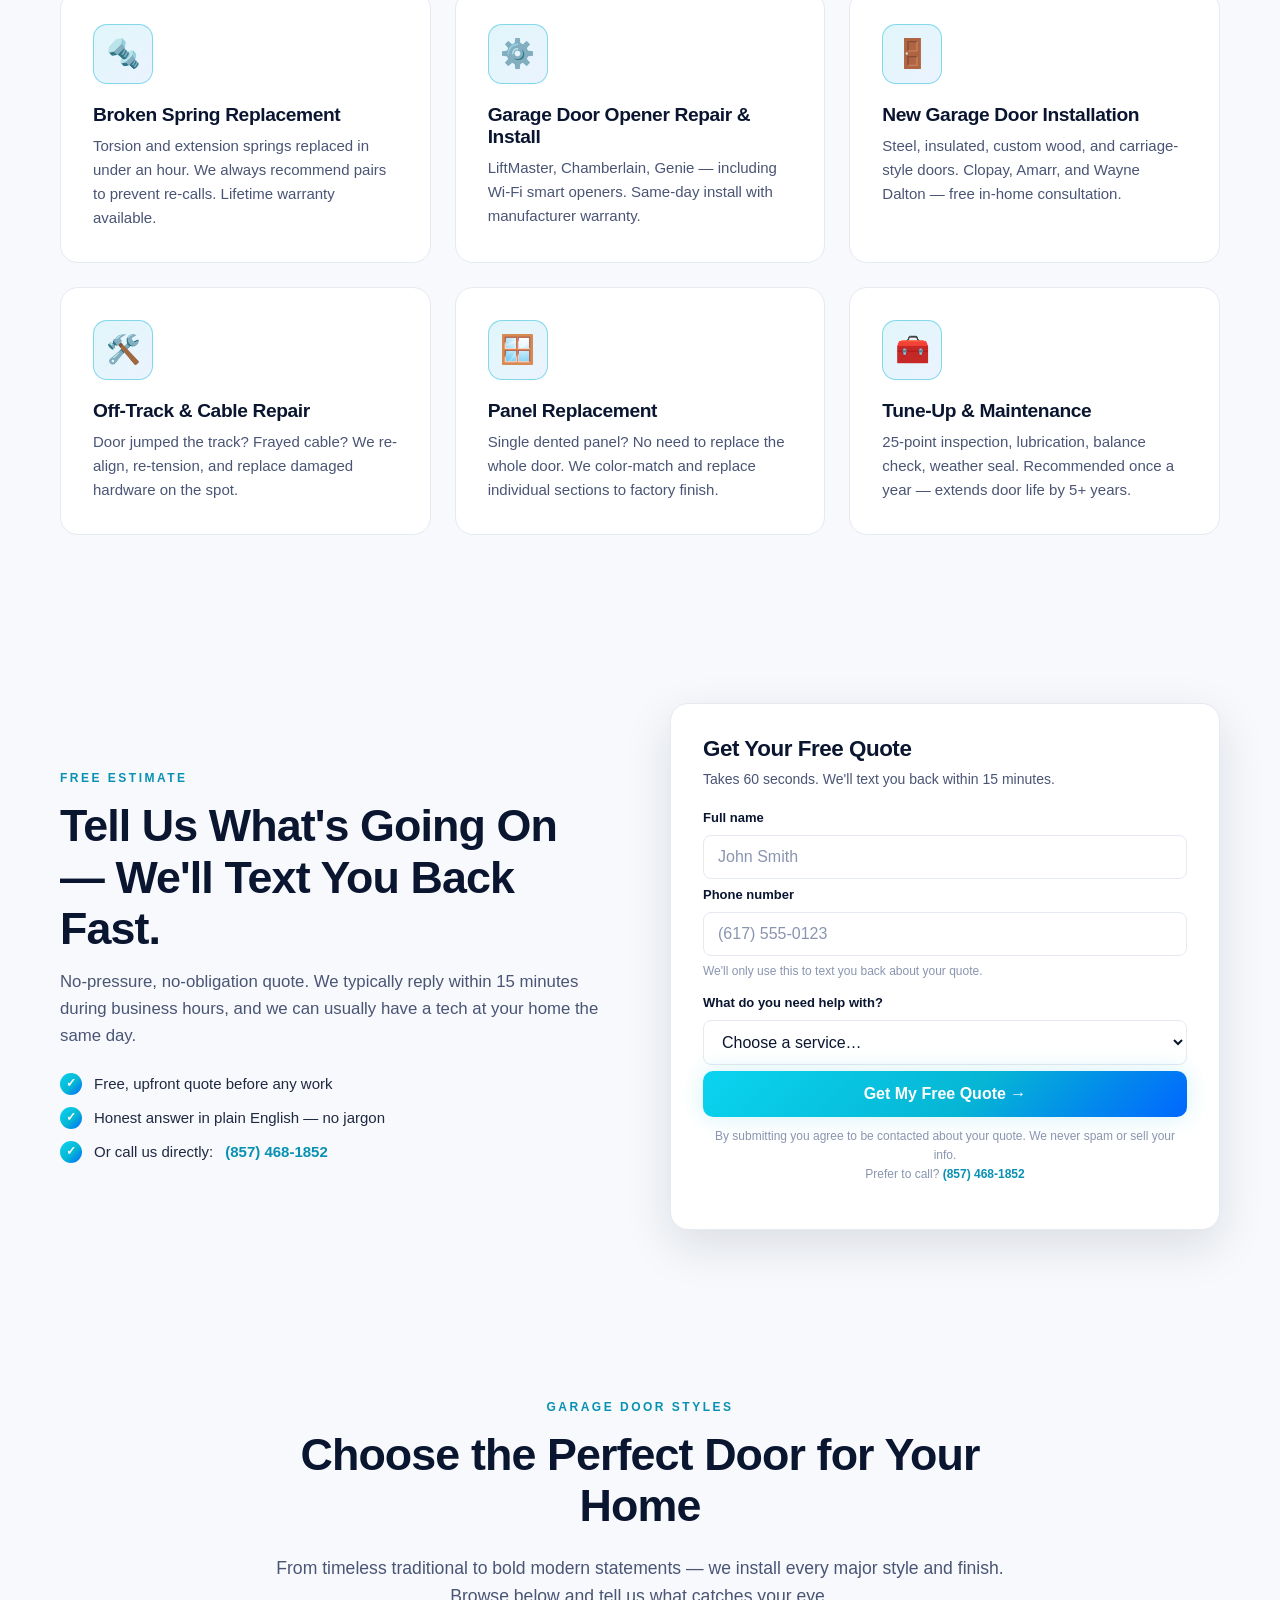
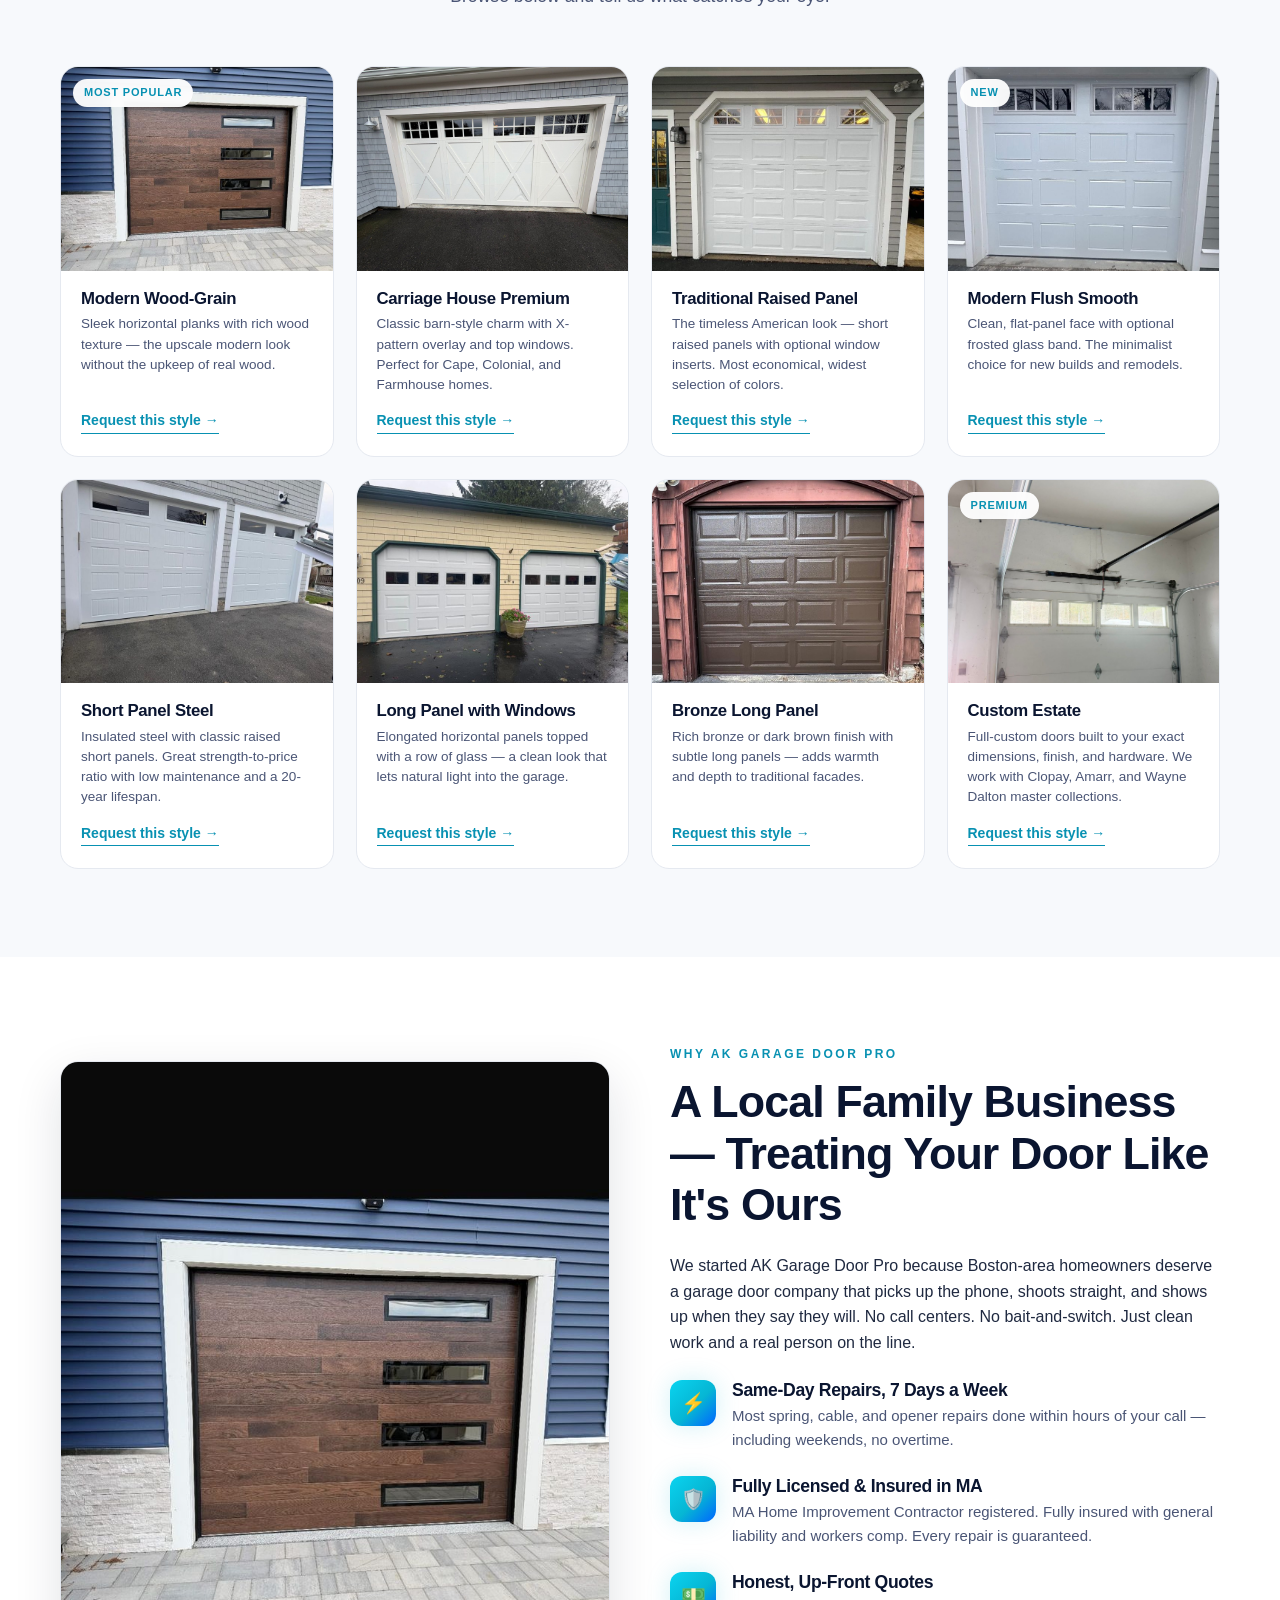
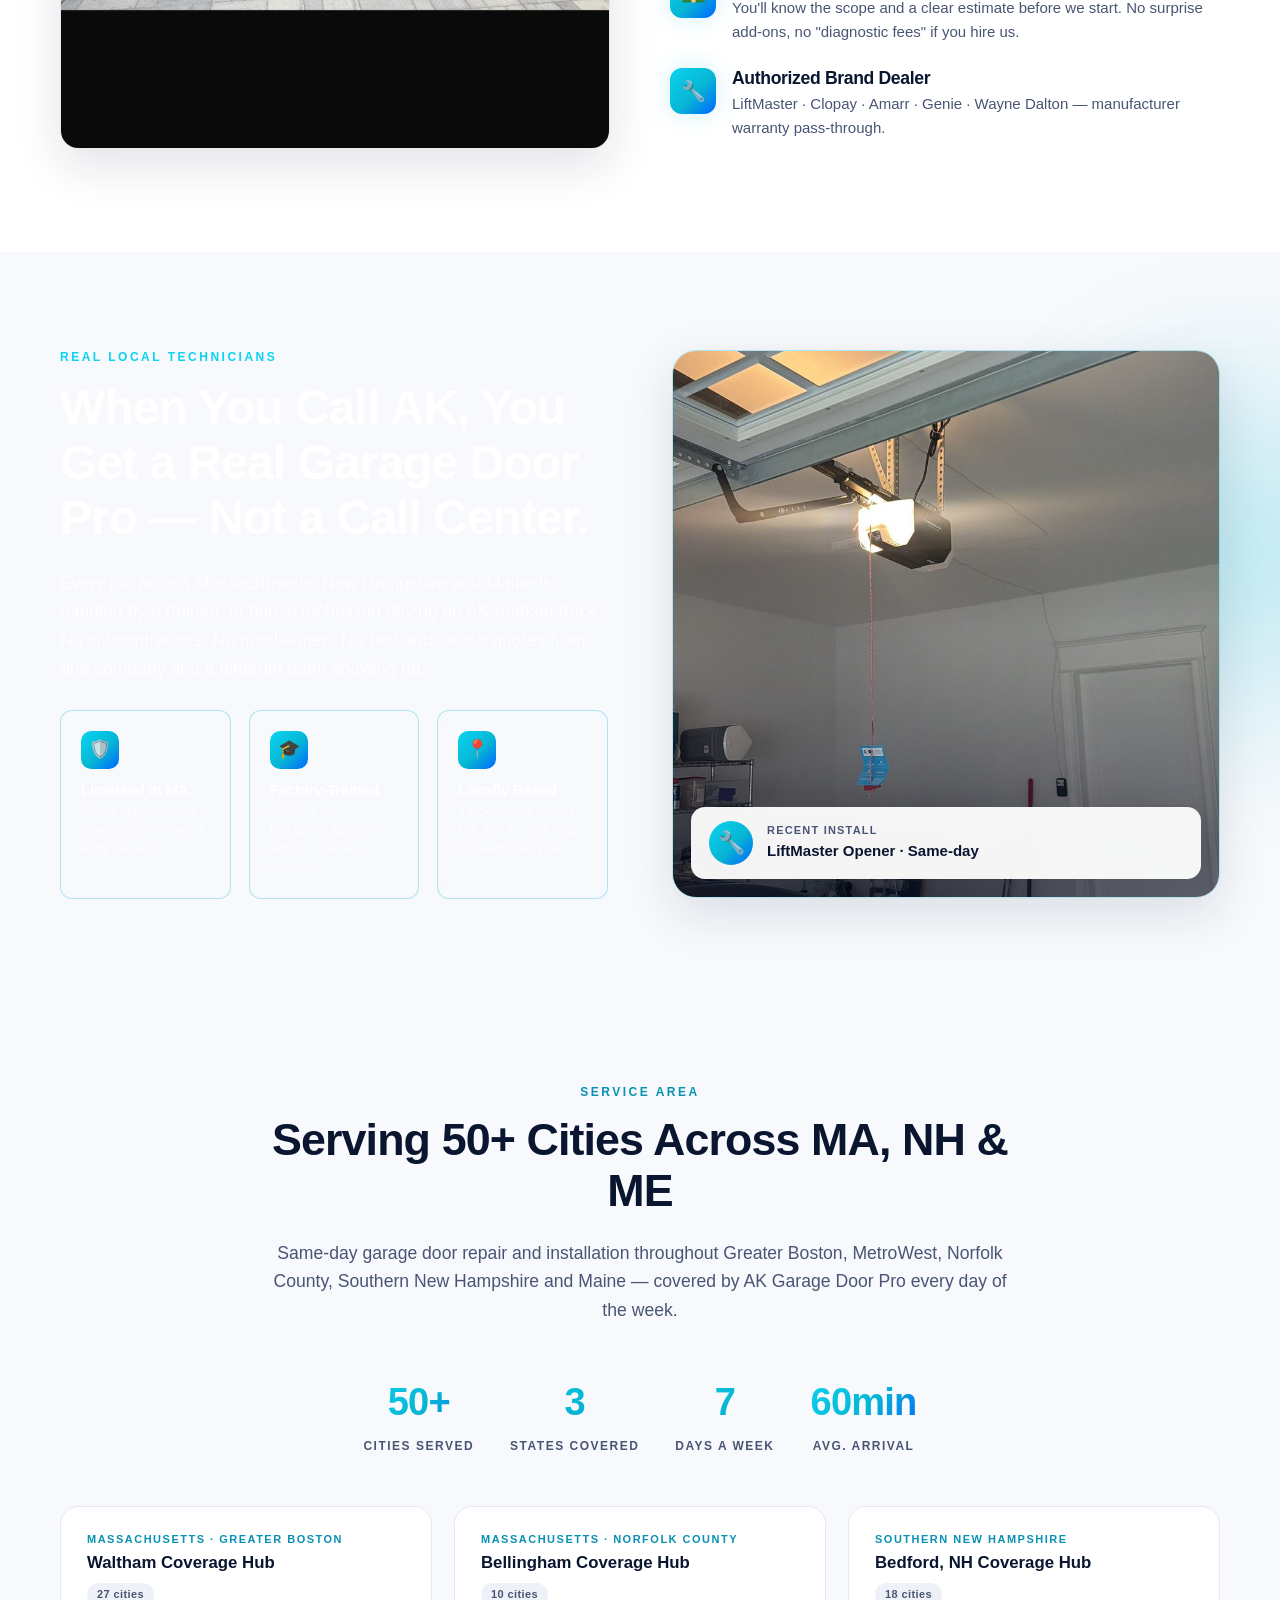
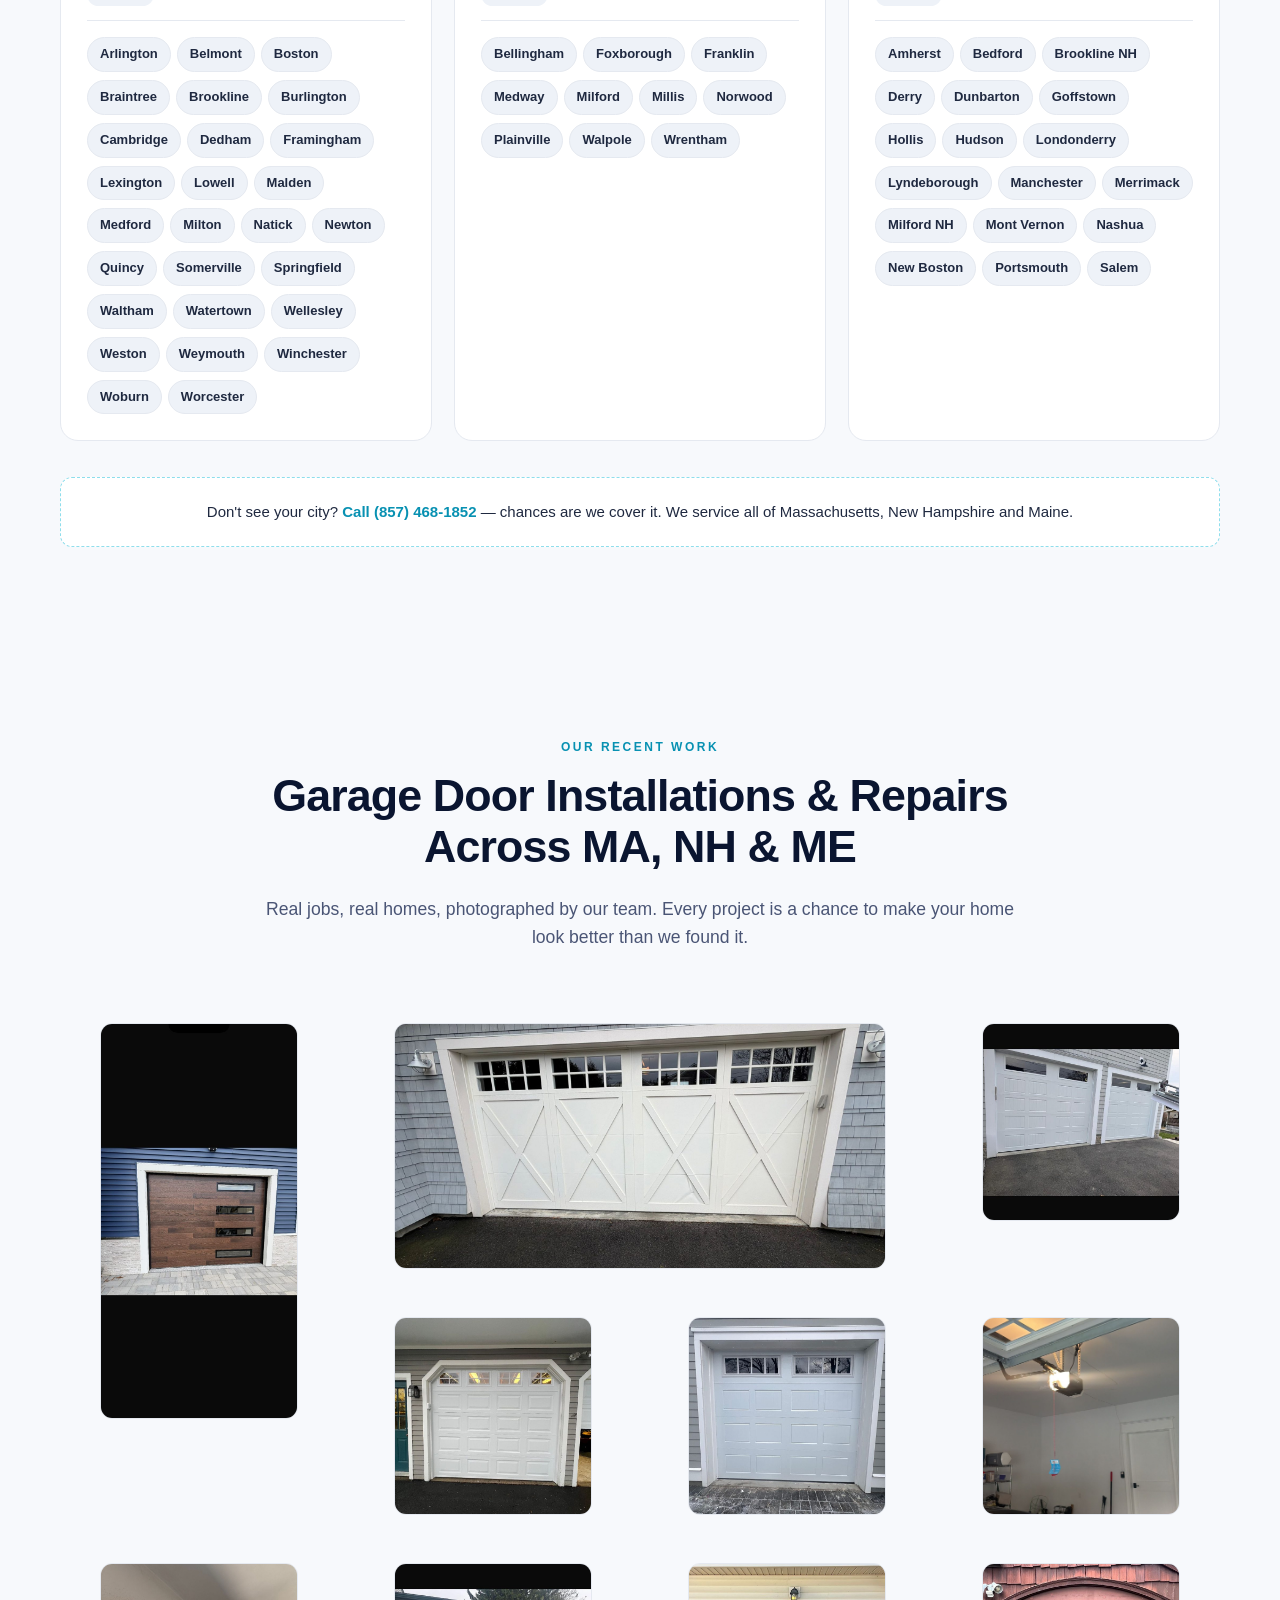
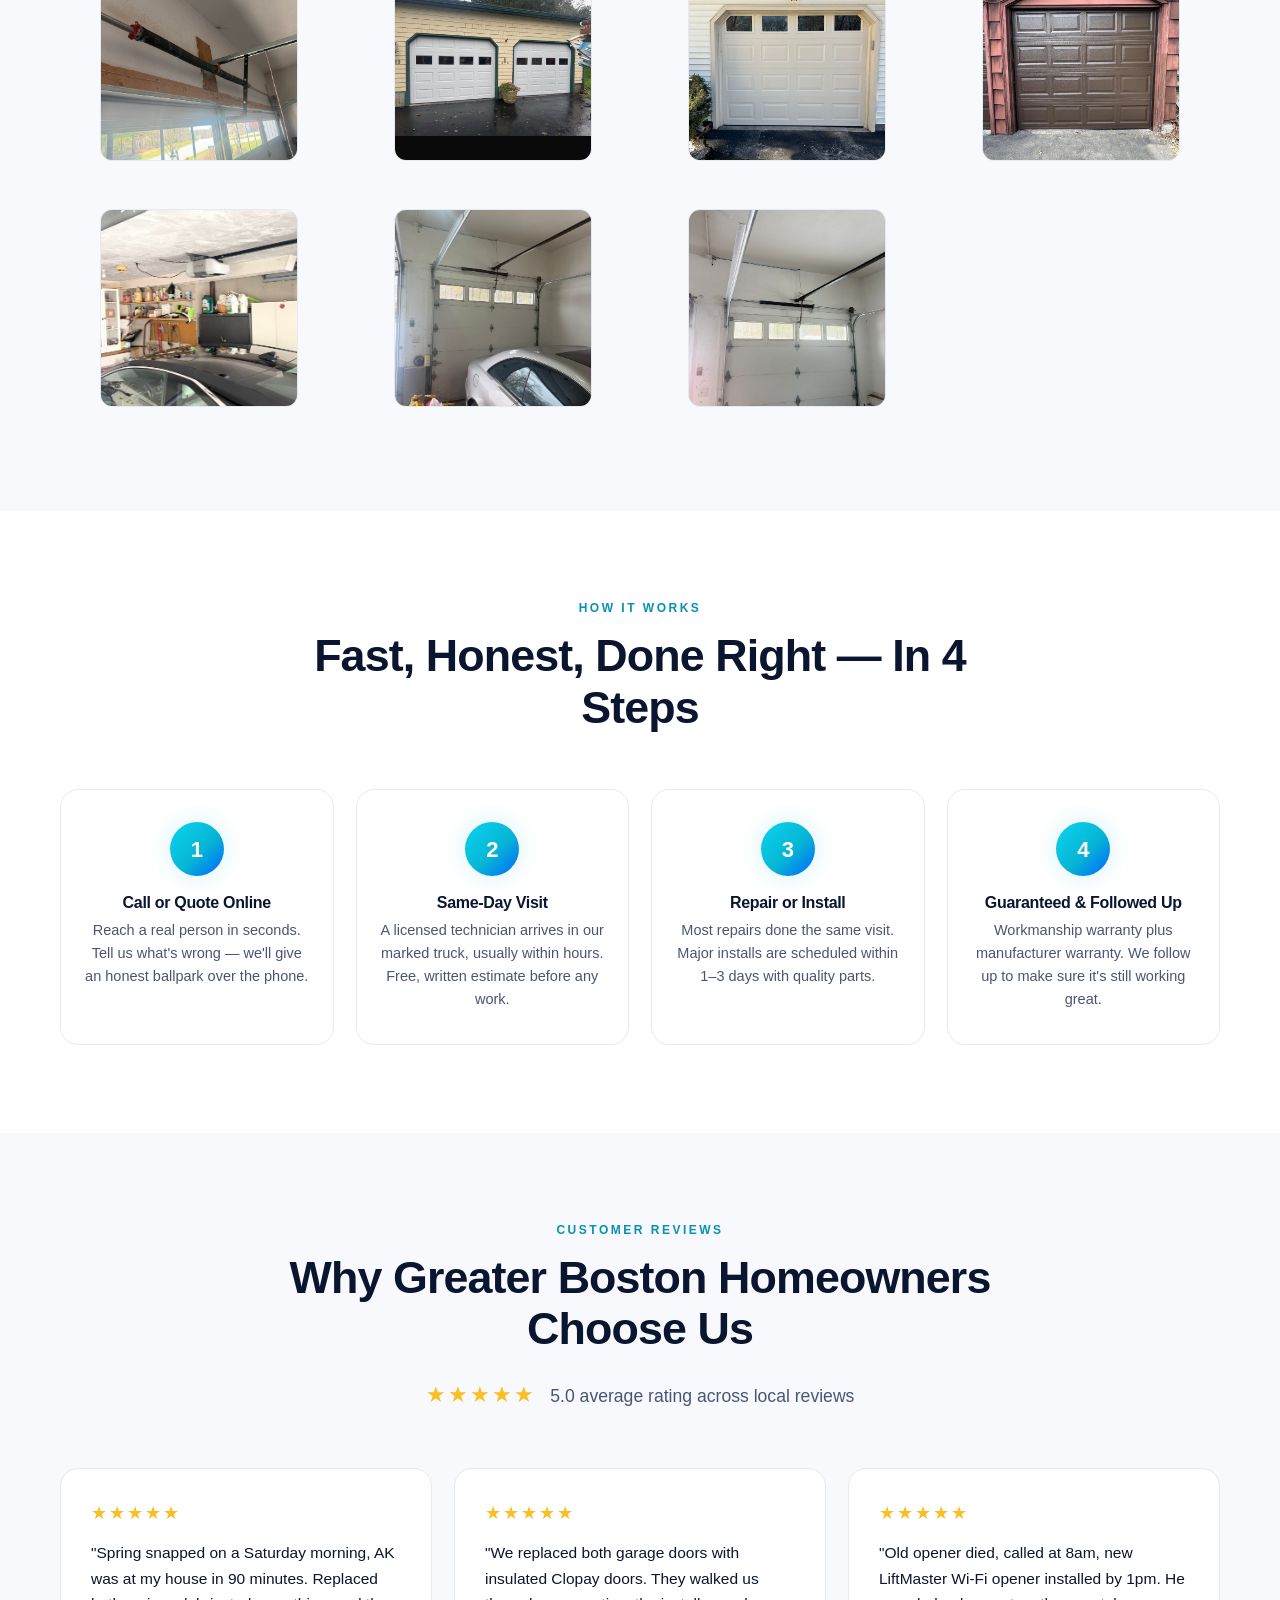
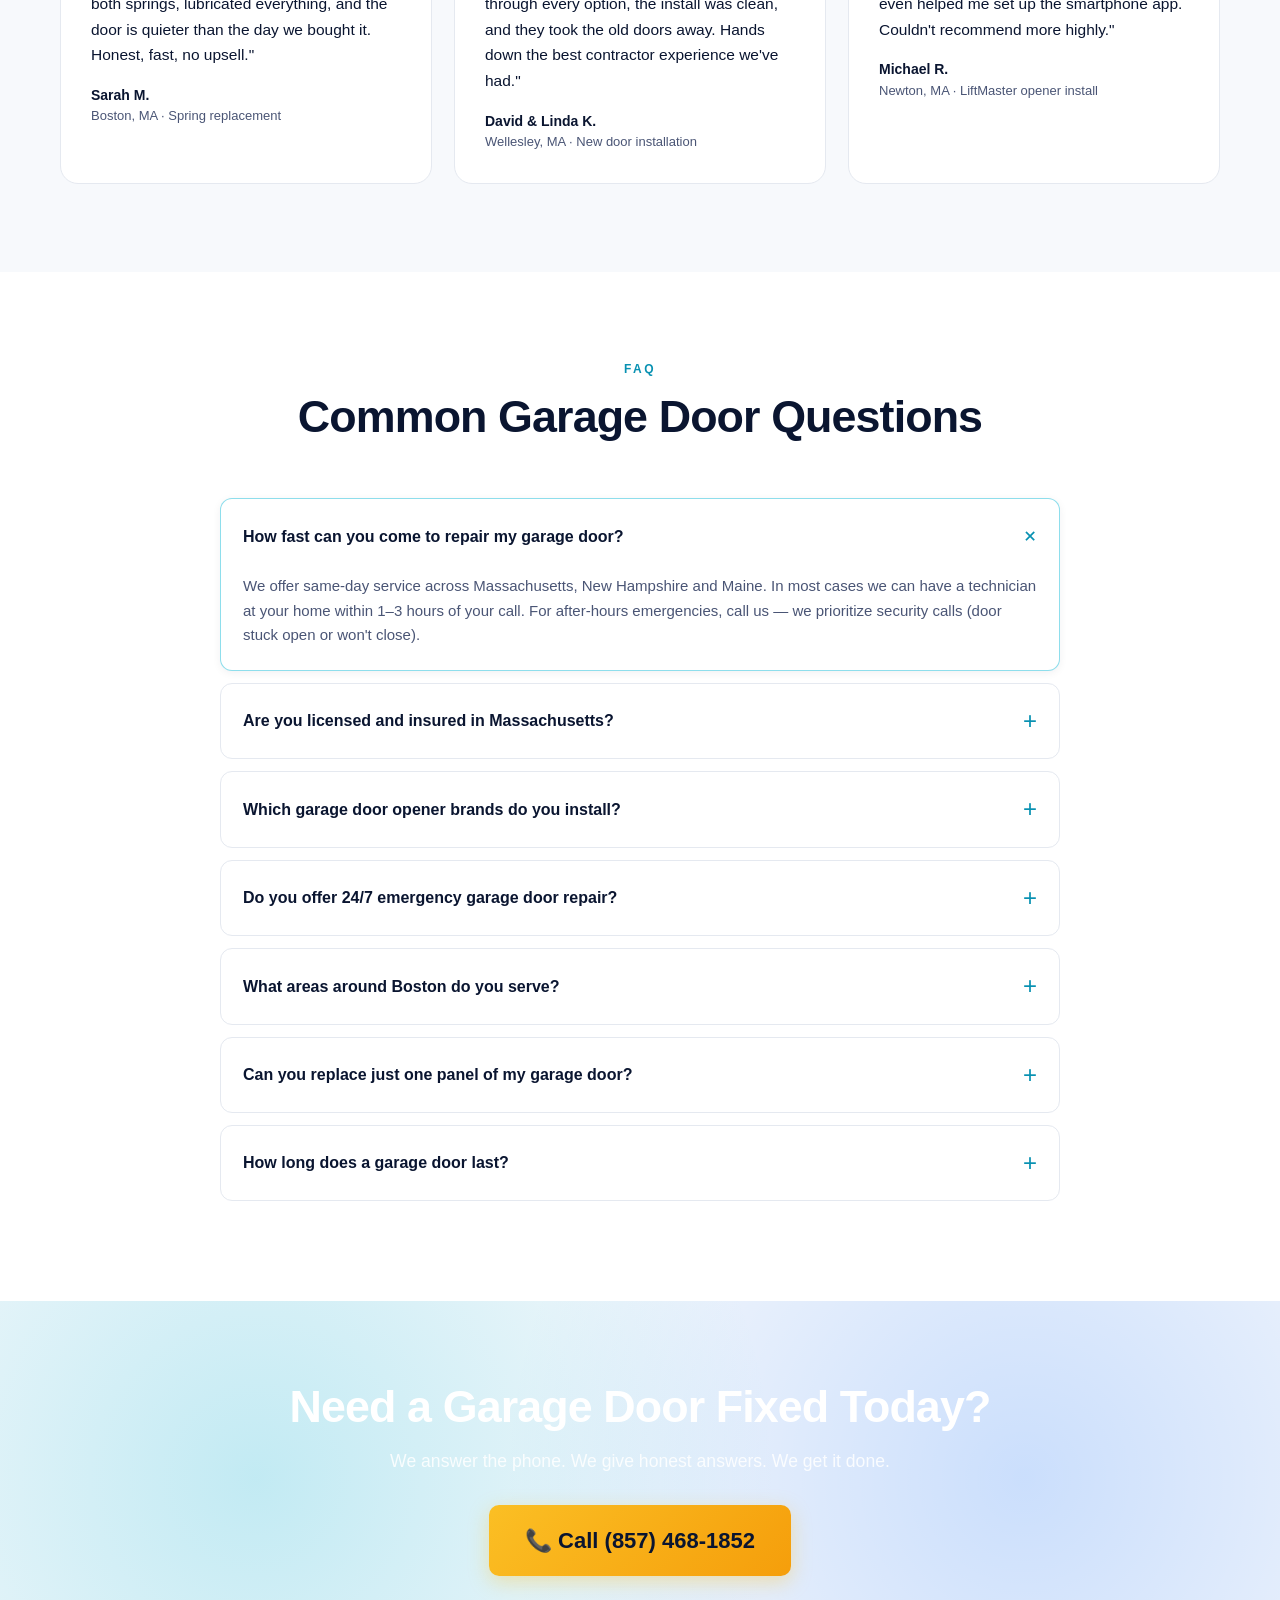
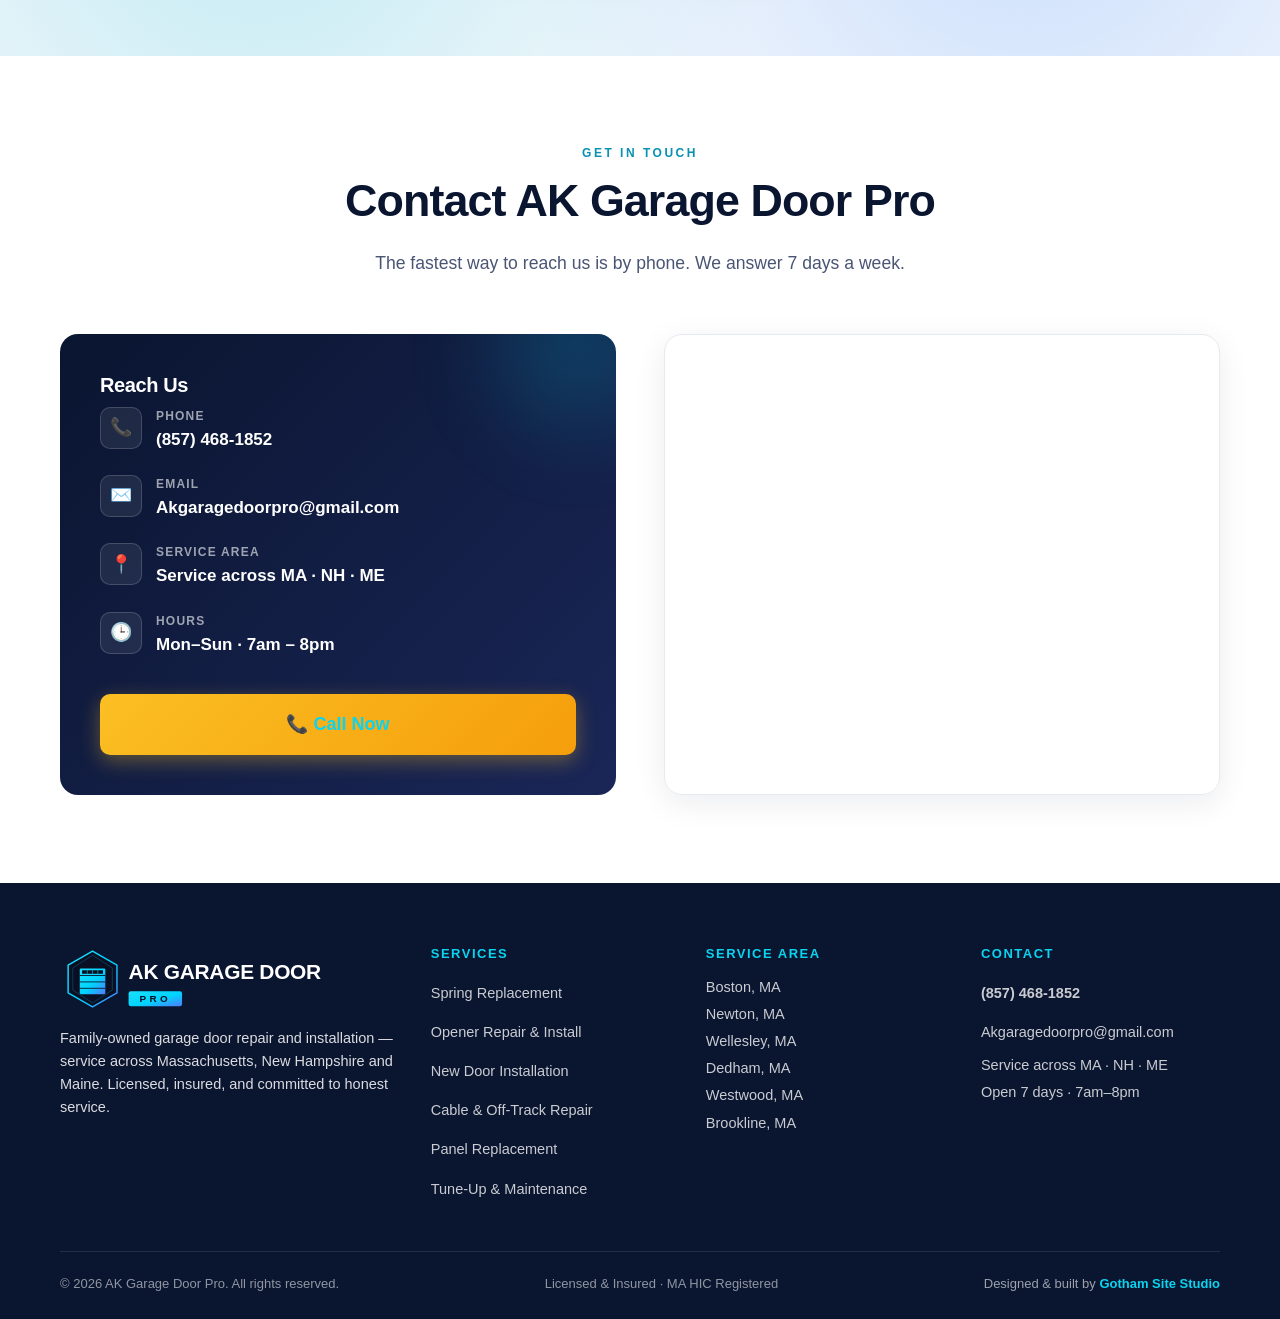
==== commit 9a36e36d: "Add Gotham Site Studio credit to footer Subtle "Designed & built by Gotham Site Studio" line in the " ====
--- a/index.html
+++ b/index.html
@@ -1007,6 +1007,10 @@
     <div class="footer-bottom">
       <span>&copy; 2026 AK Garage Door Pro. All rights reserved.</span>
       <span>Licensed &amp; Insured · MA HIC Registered</span>
+      <span class="credit">
+        Designed &amp; built by
+        <a href="https://www.gothamsitestudio.com/" target="_blank" rel="noopener">Gotham Site Studio</a>
+      </span>
     </div>
   </div>
 </footer>
--- a/assets/styles.css
+++ b/assets/styles.css
@@ -1255,9 +1255,25 @@
   display: flex;
   justify-content: space-between;
   flex-wrap: wrap;
-  gap: 10px;
+  gap: 10px 24px;
   font-size: 13px;
   color: rgba(255,255,255,0.55);
+}
+.footer-bottom .credit {
+  color: rgba(255,255,255,0.6);
+}
+.footer-bottom .credit a {
+  color: var(--cyan-bright);
+  font-weight: 700;
+  padding: 0;
+  min-height: auto;
+  display: inline;
+  border-bottom: 1px solid transparent;
+  transition: border-color .15s, color .15s;
+}
+.footer-bottom .credit a:hover {
+  border-bottom-color: var(--cyan-bright);
+  text-decoration: none;
 }
 
 /* ===== NEW: Live status widget (floating, bottom-right desktop) ===== */
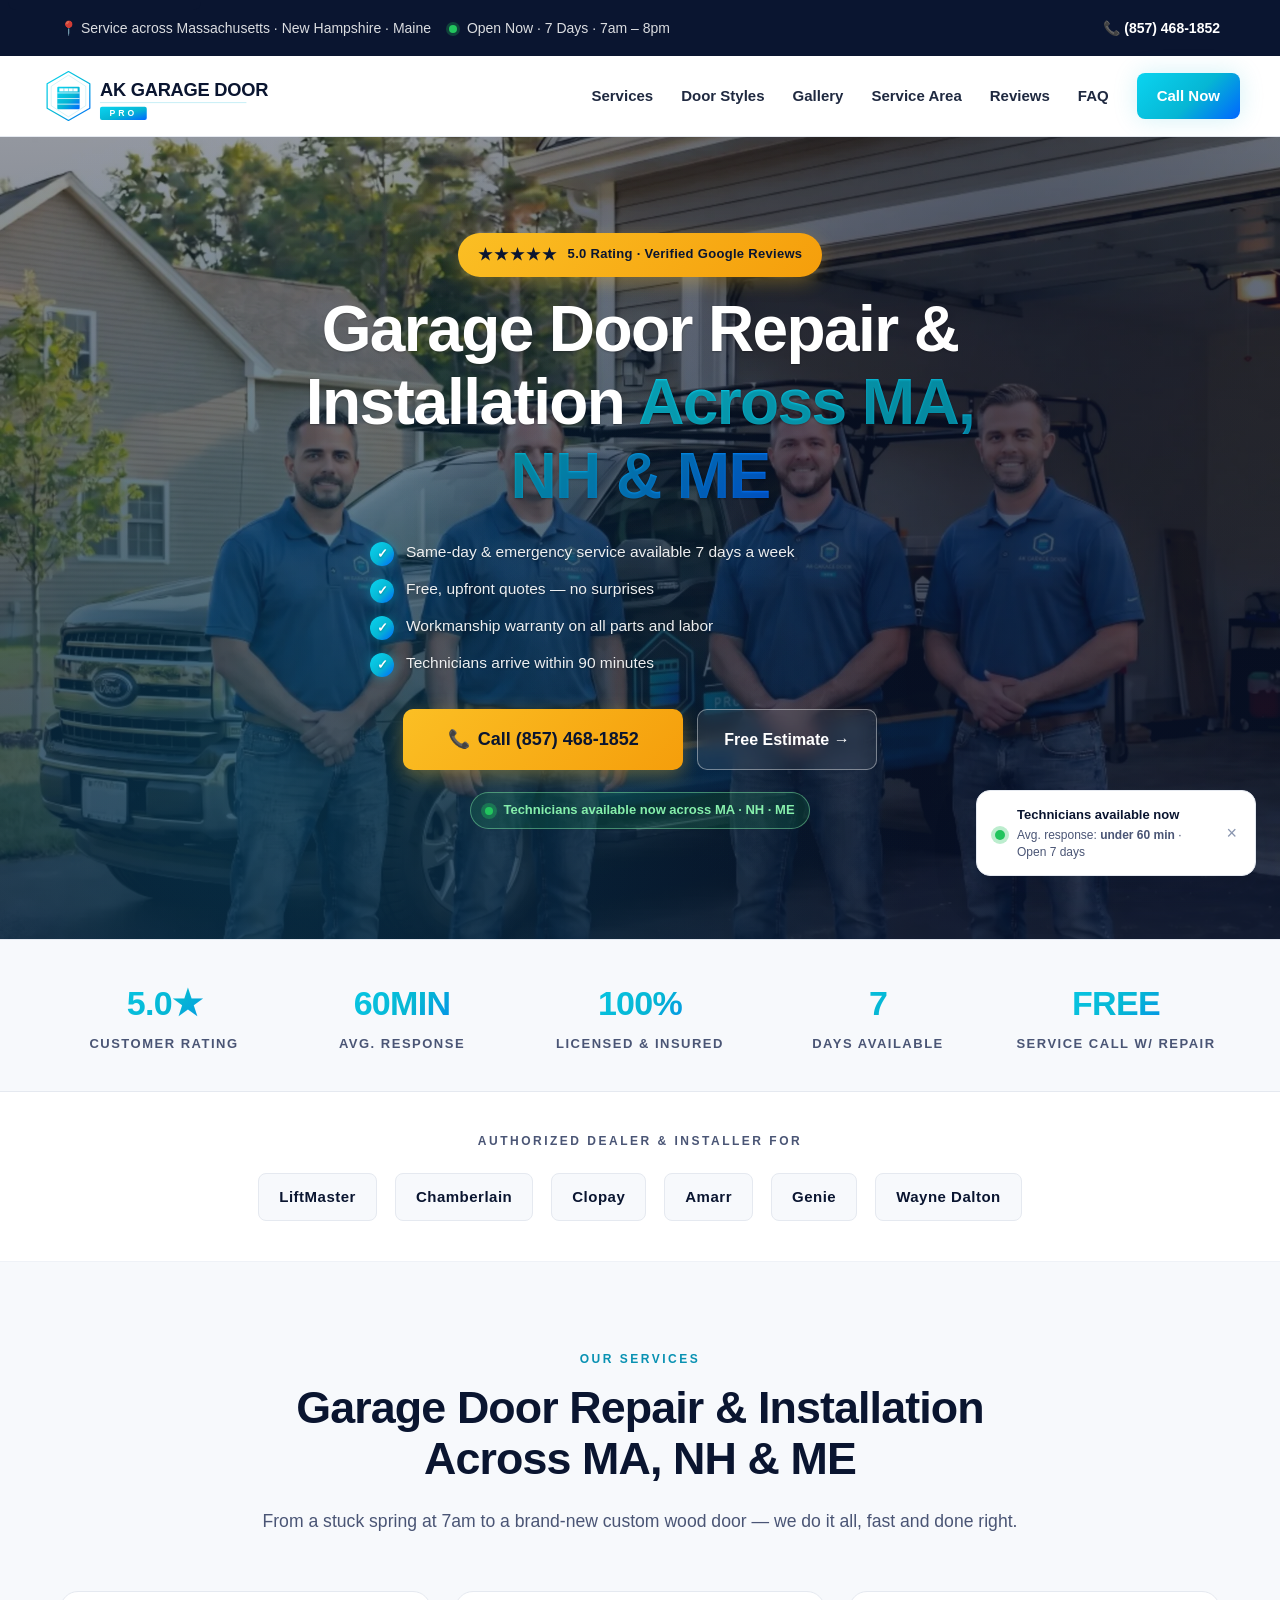
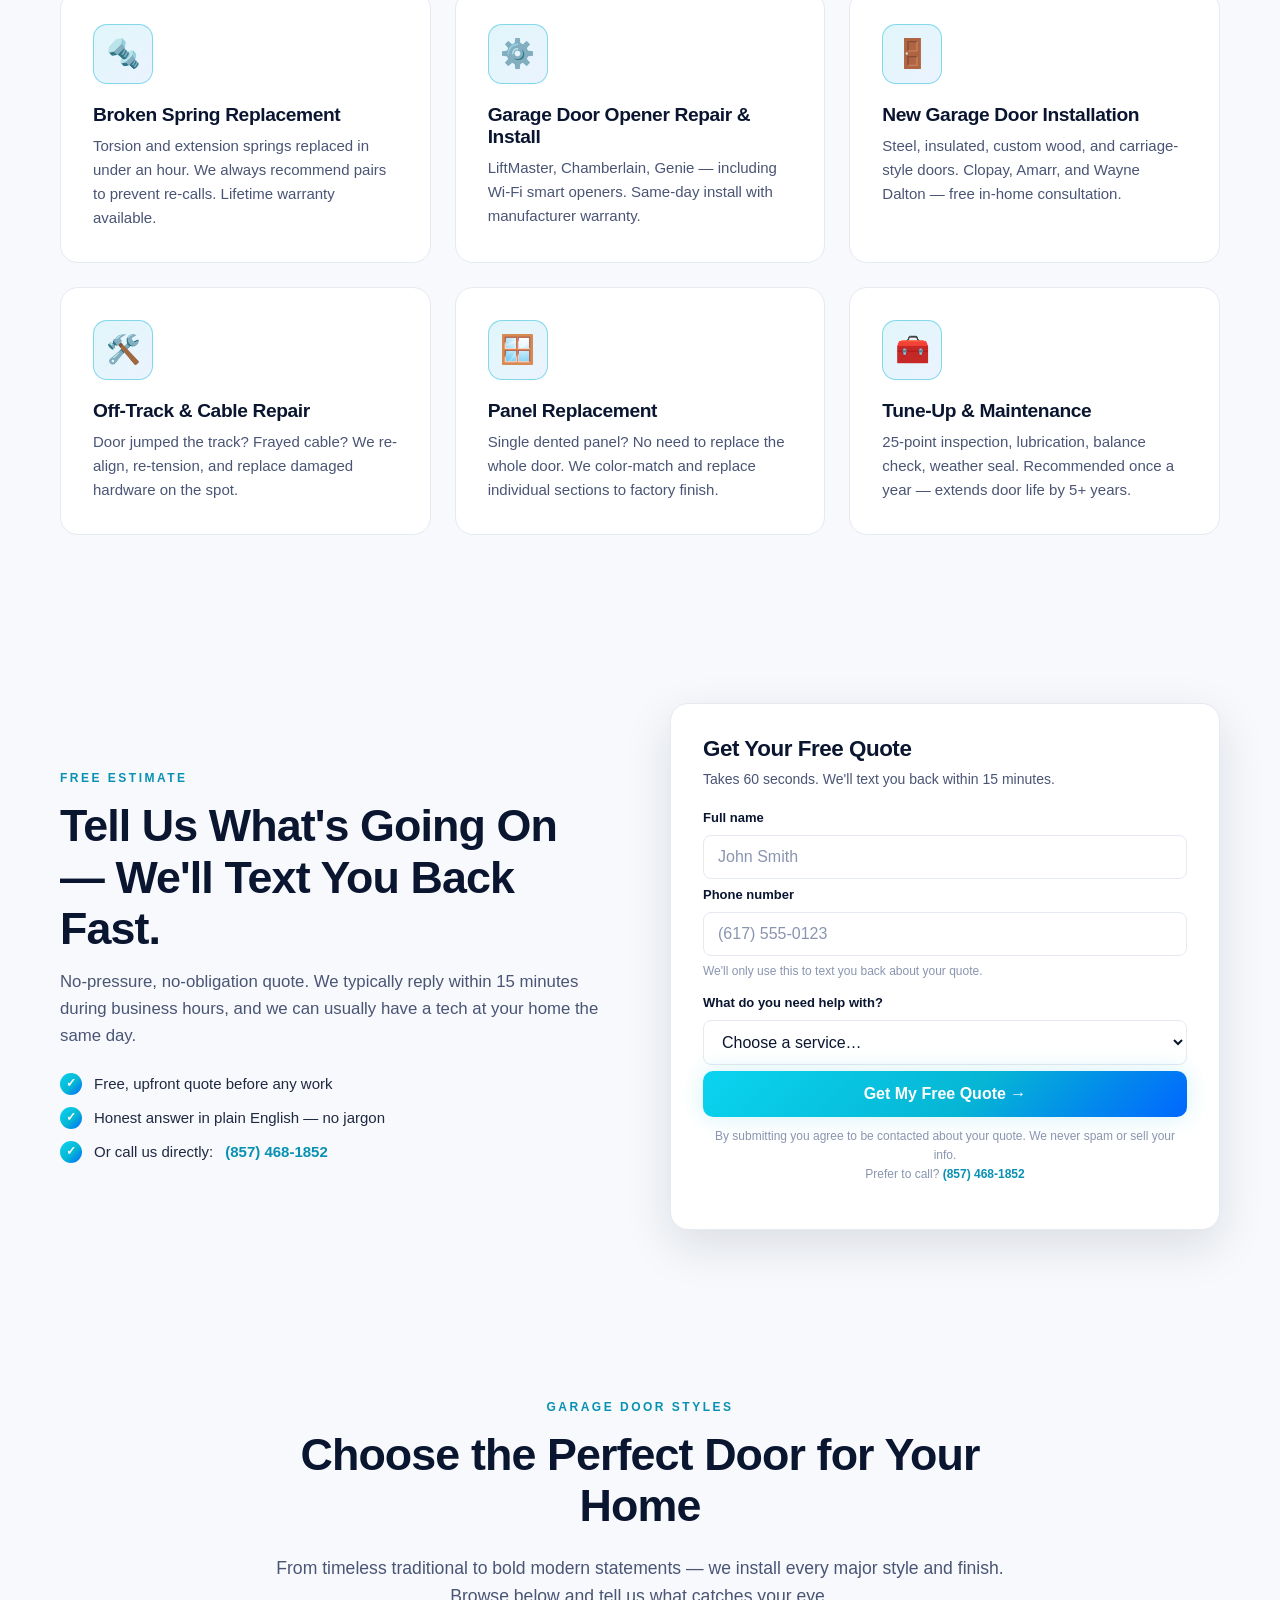
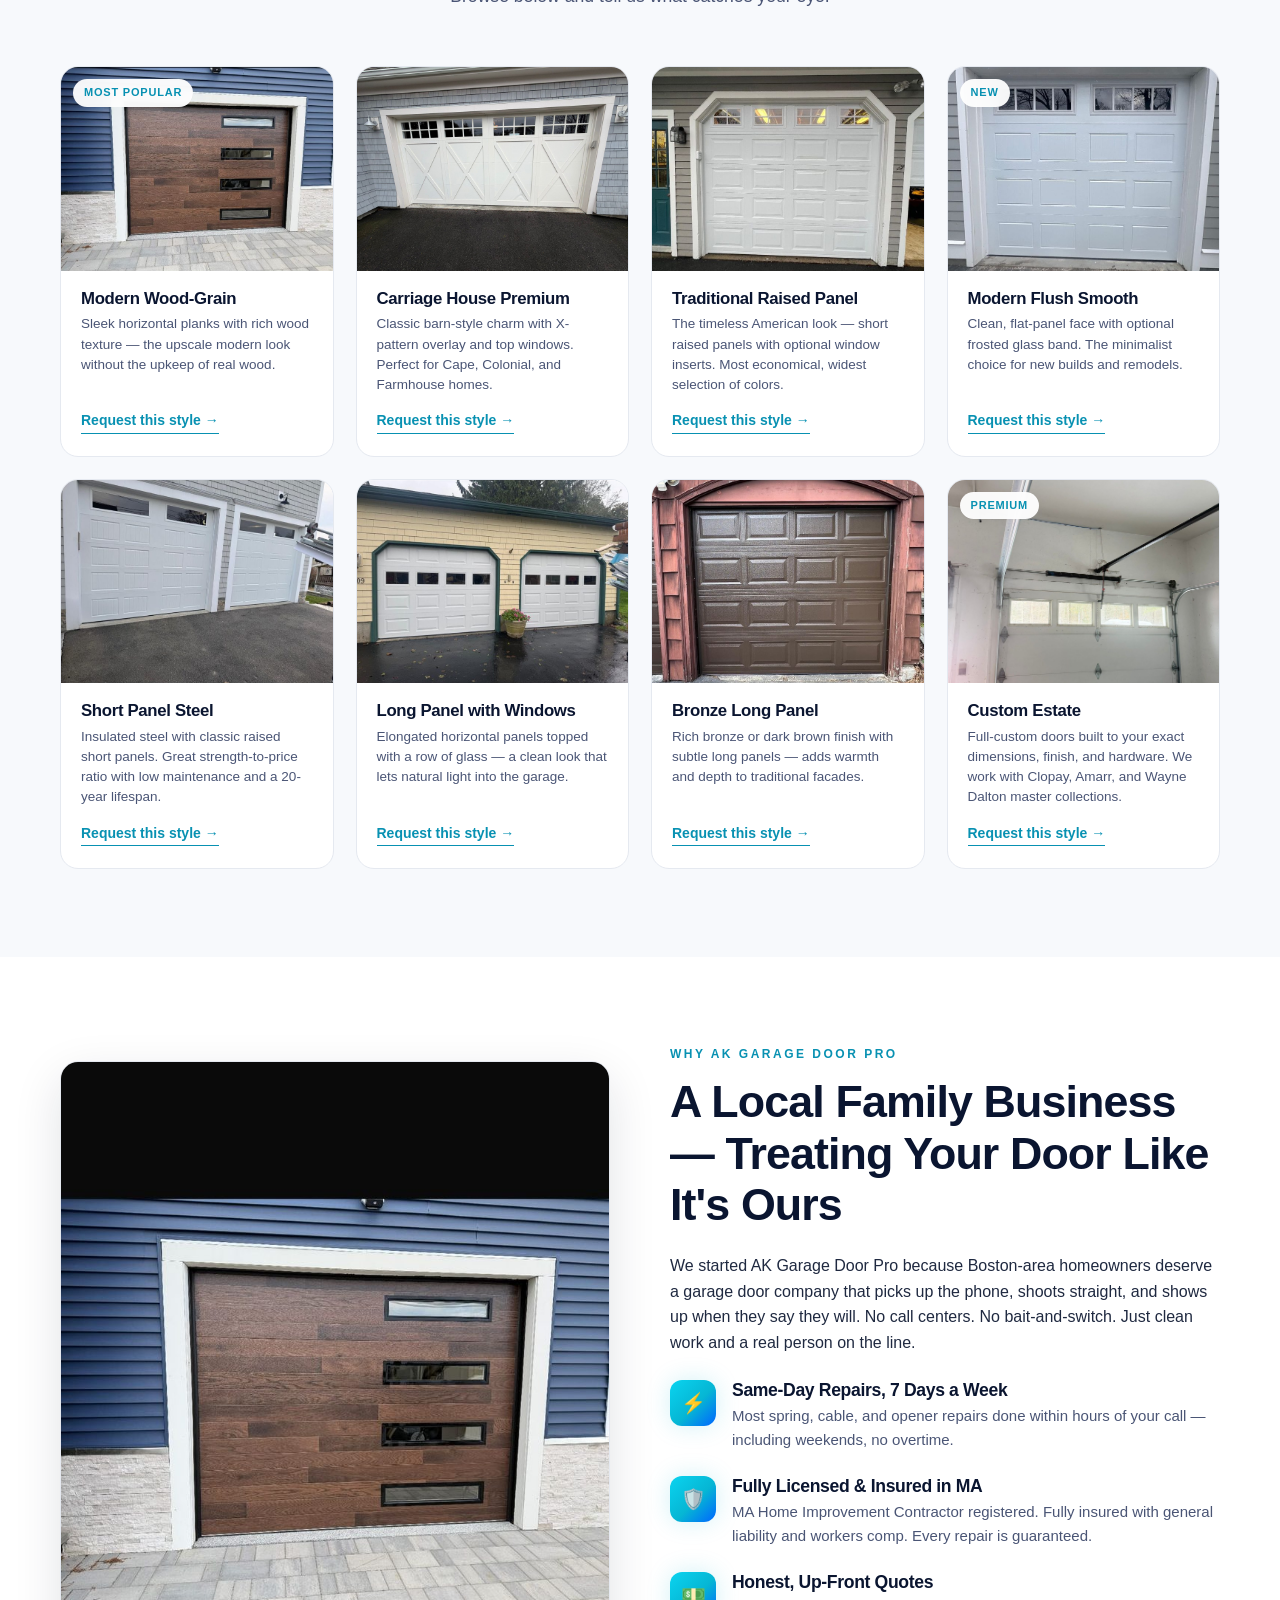
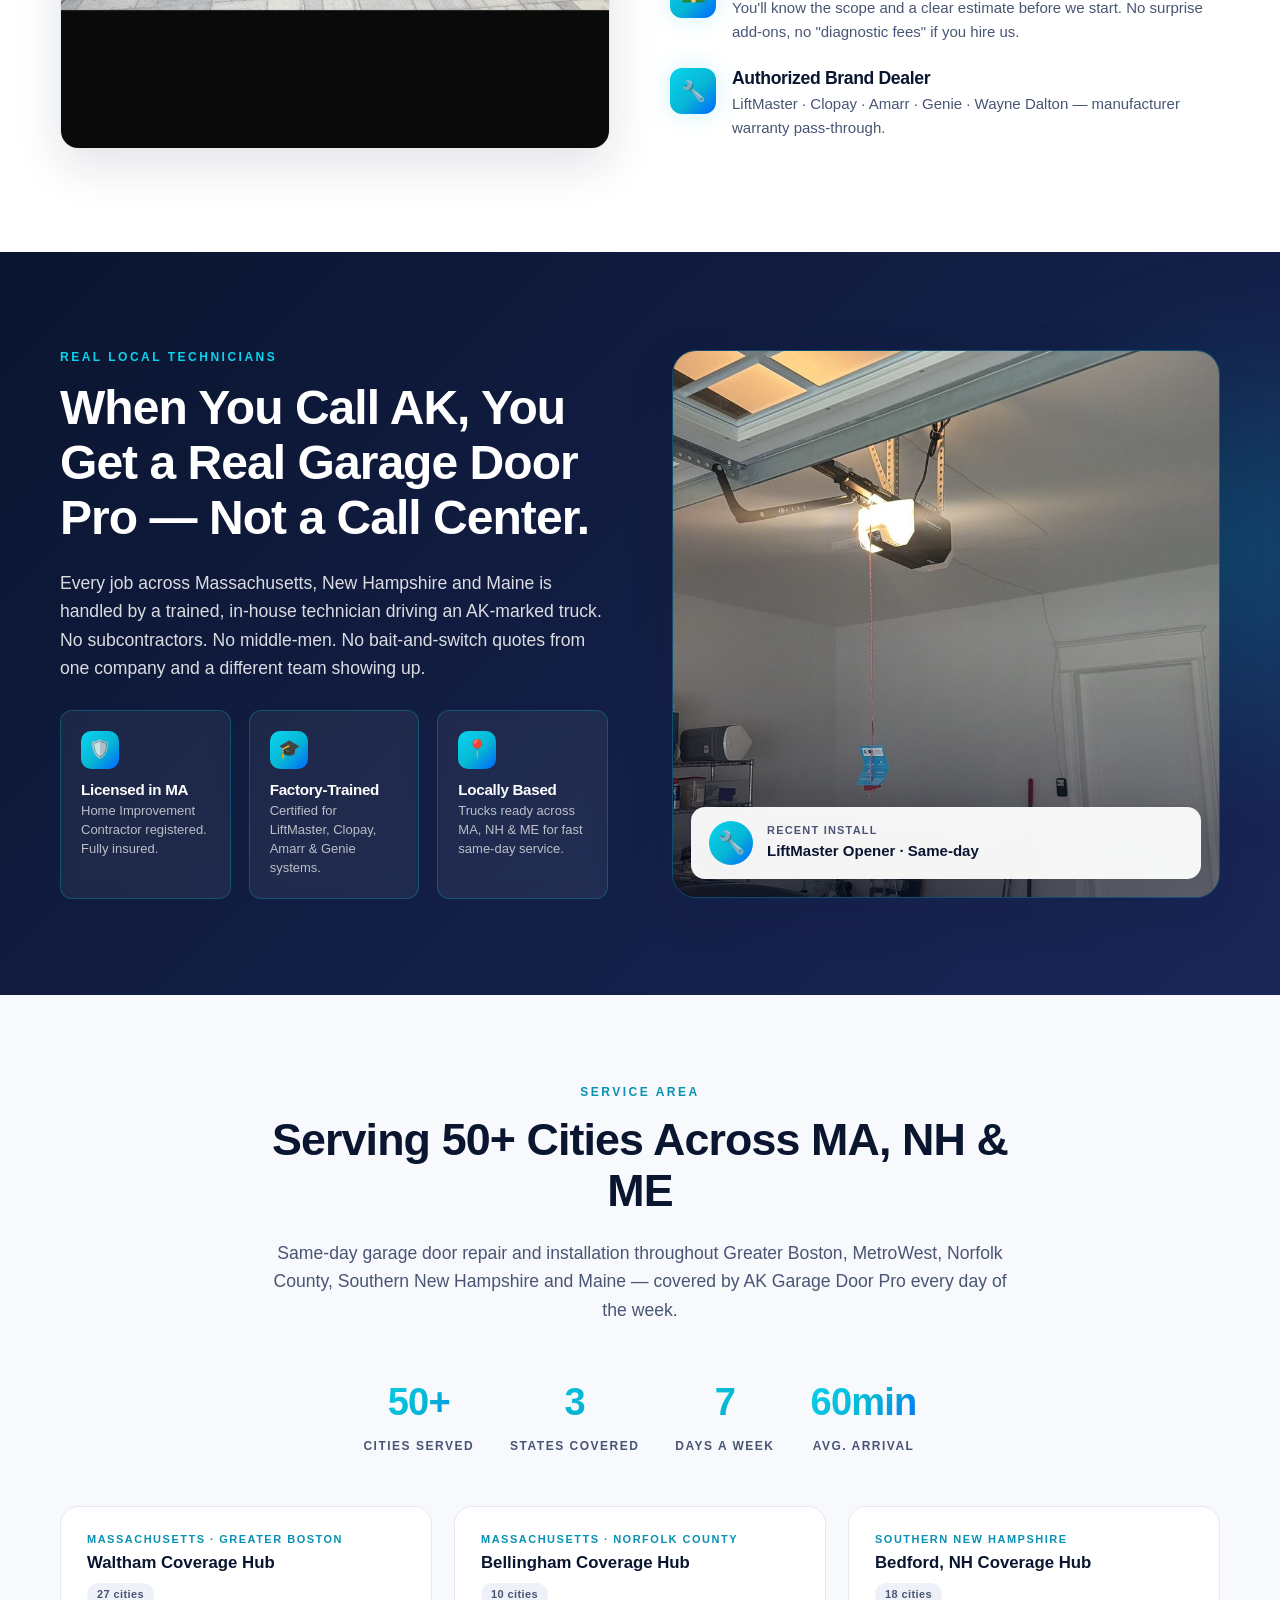
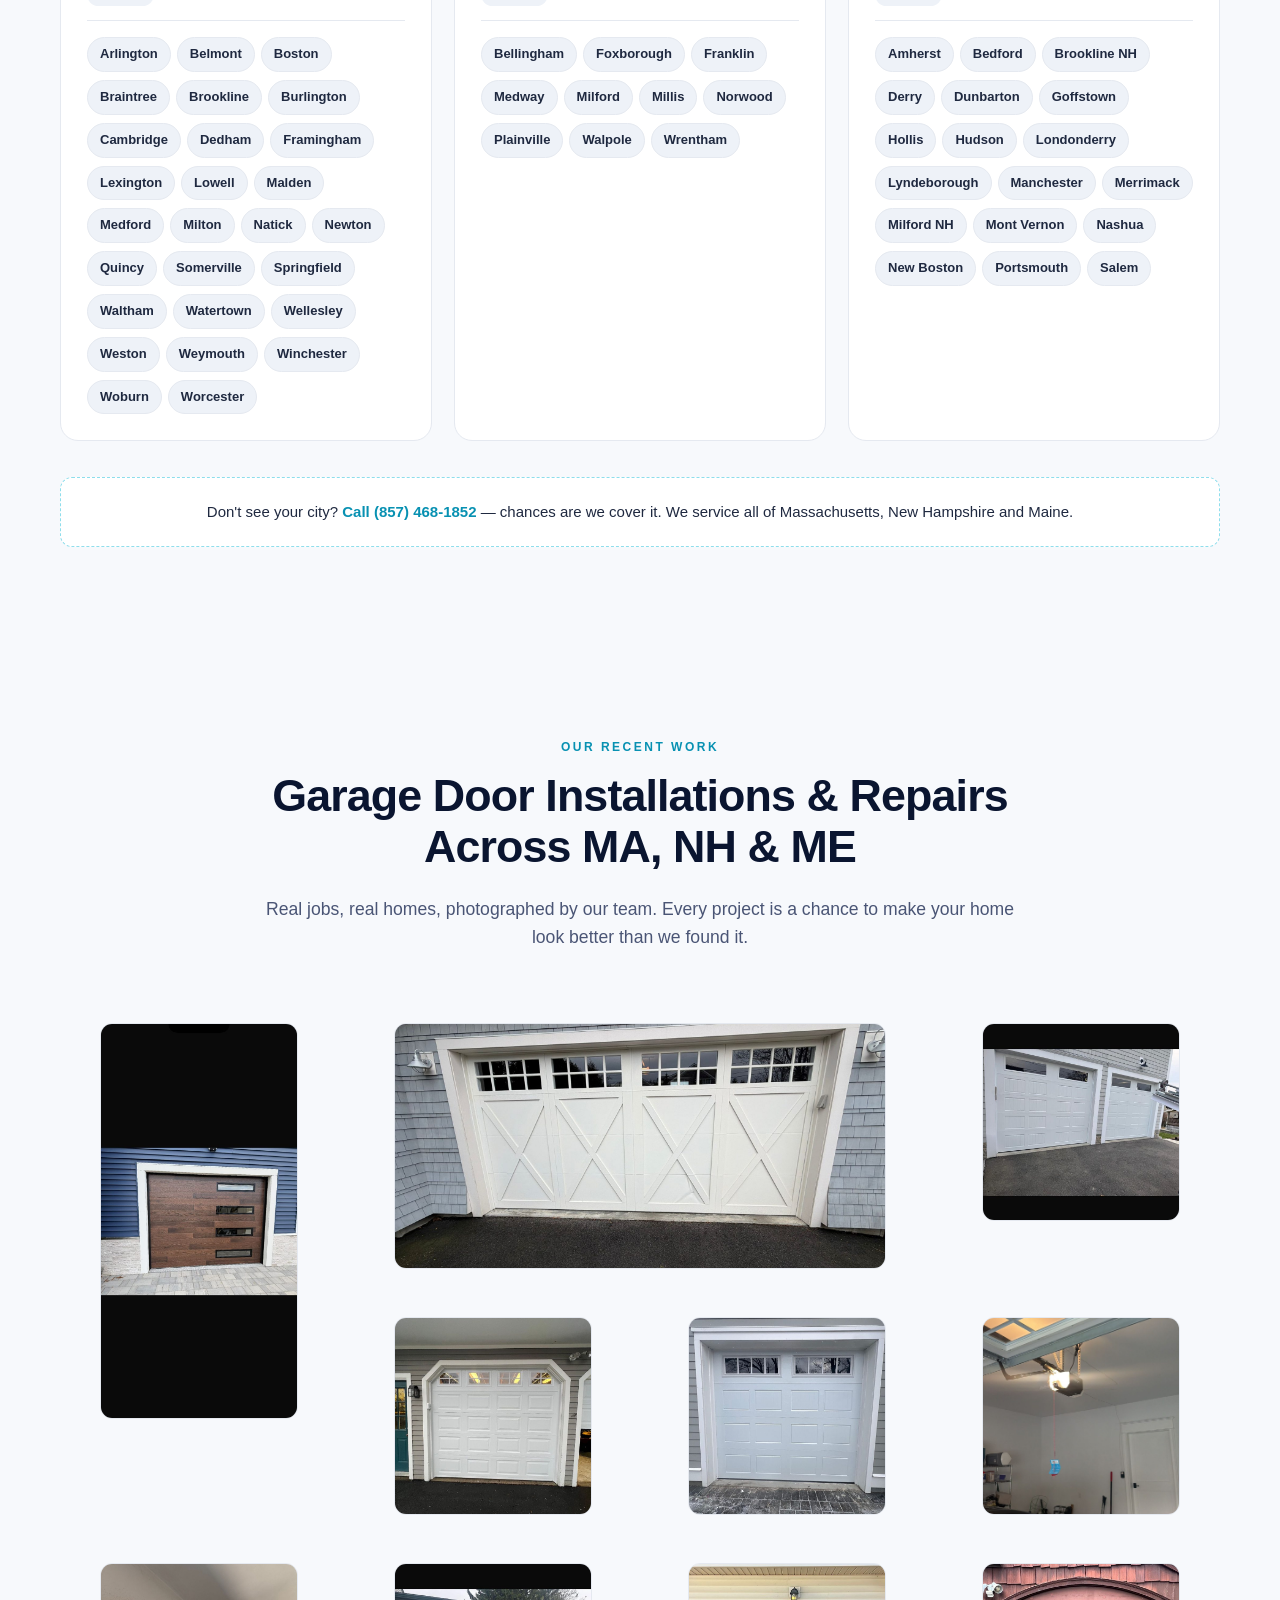
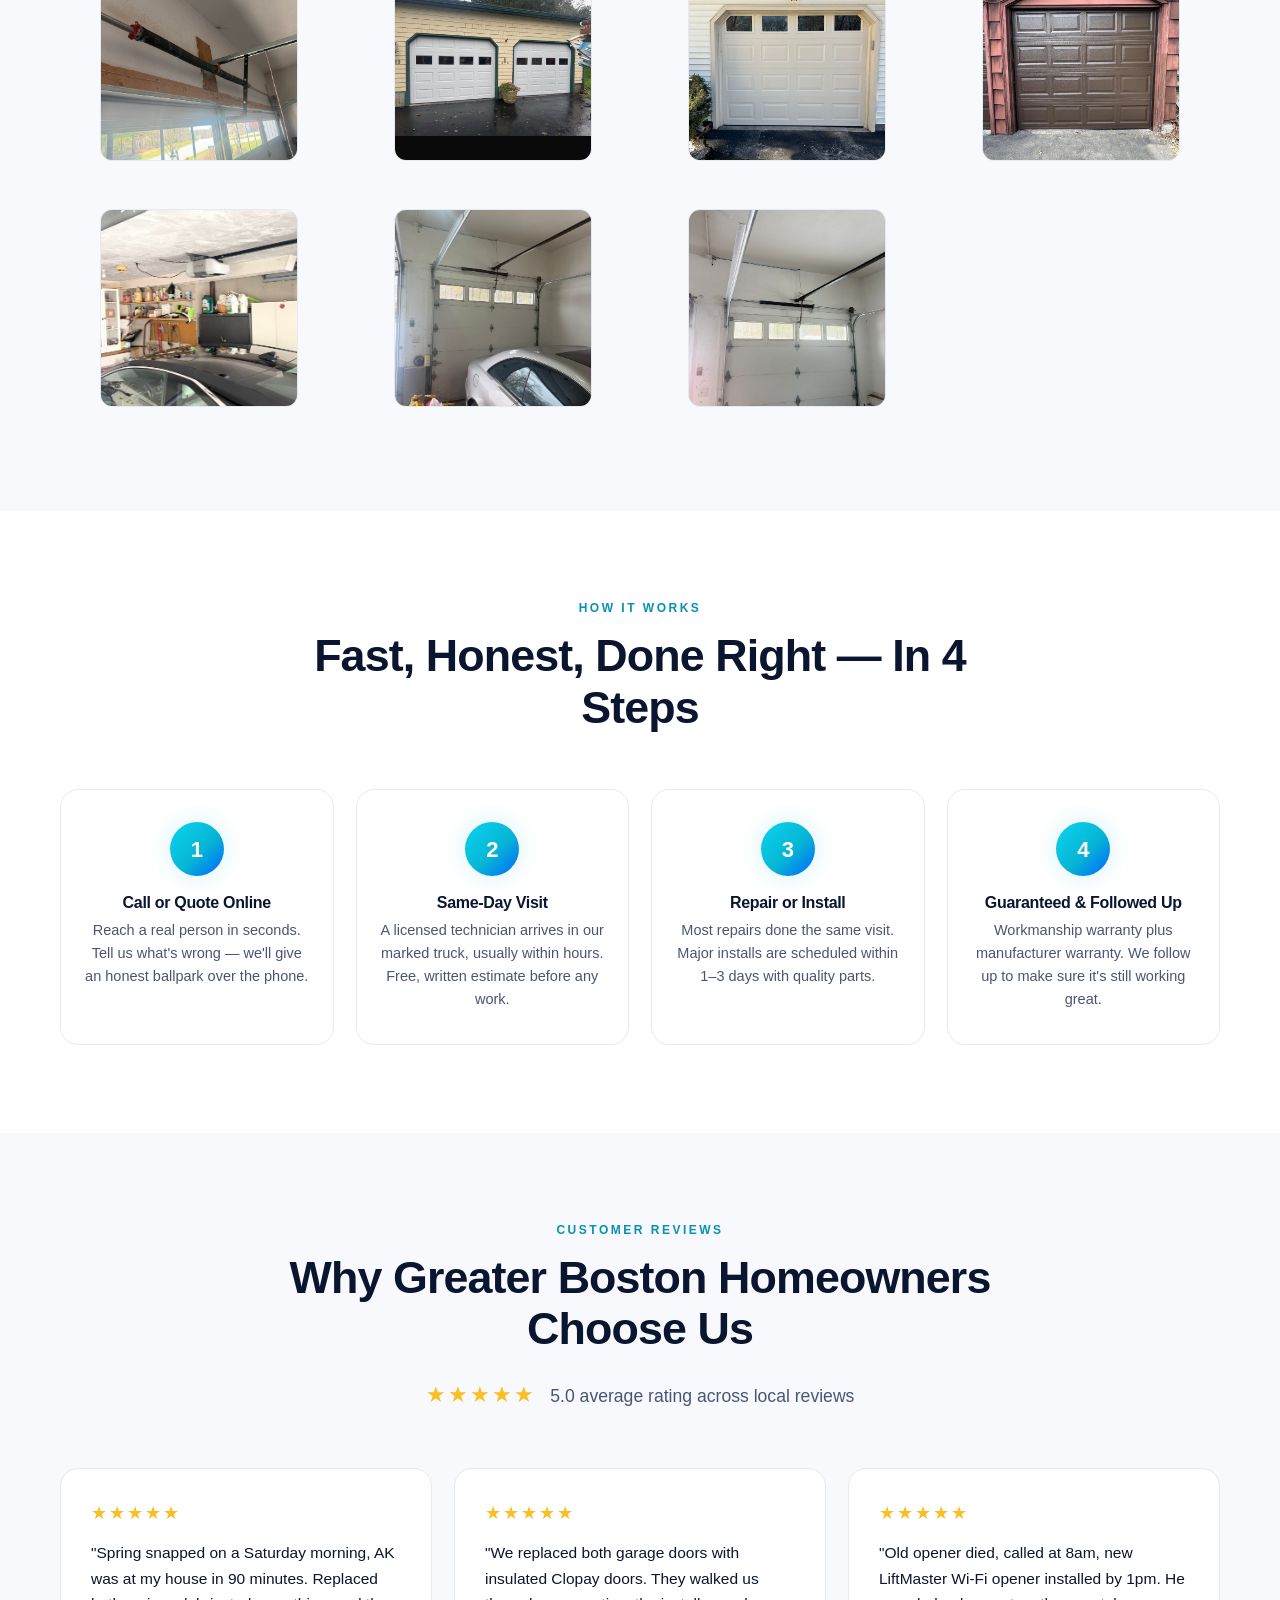
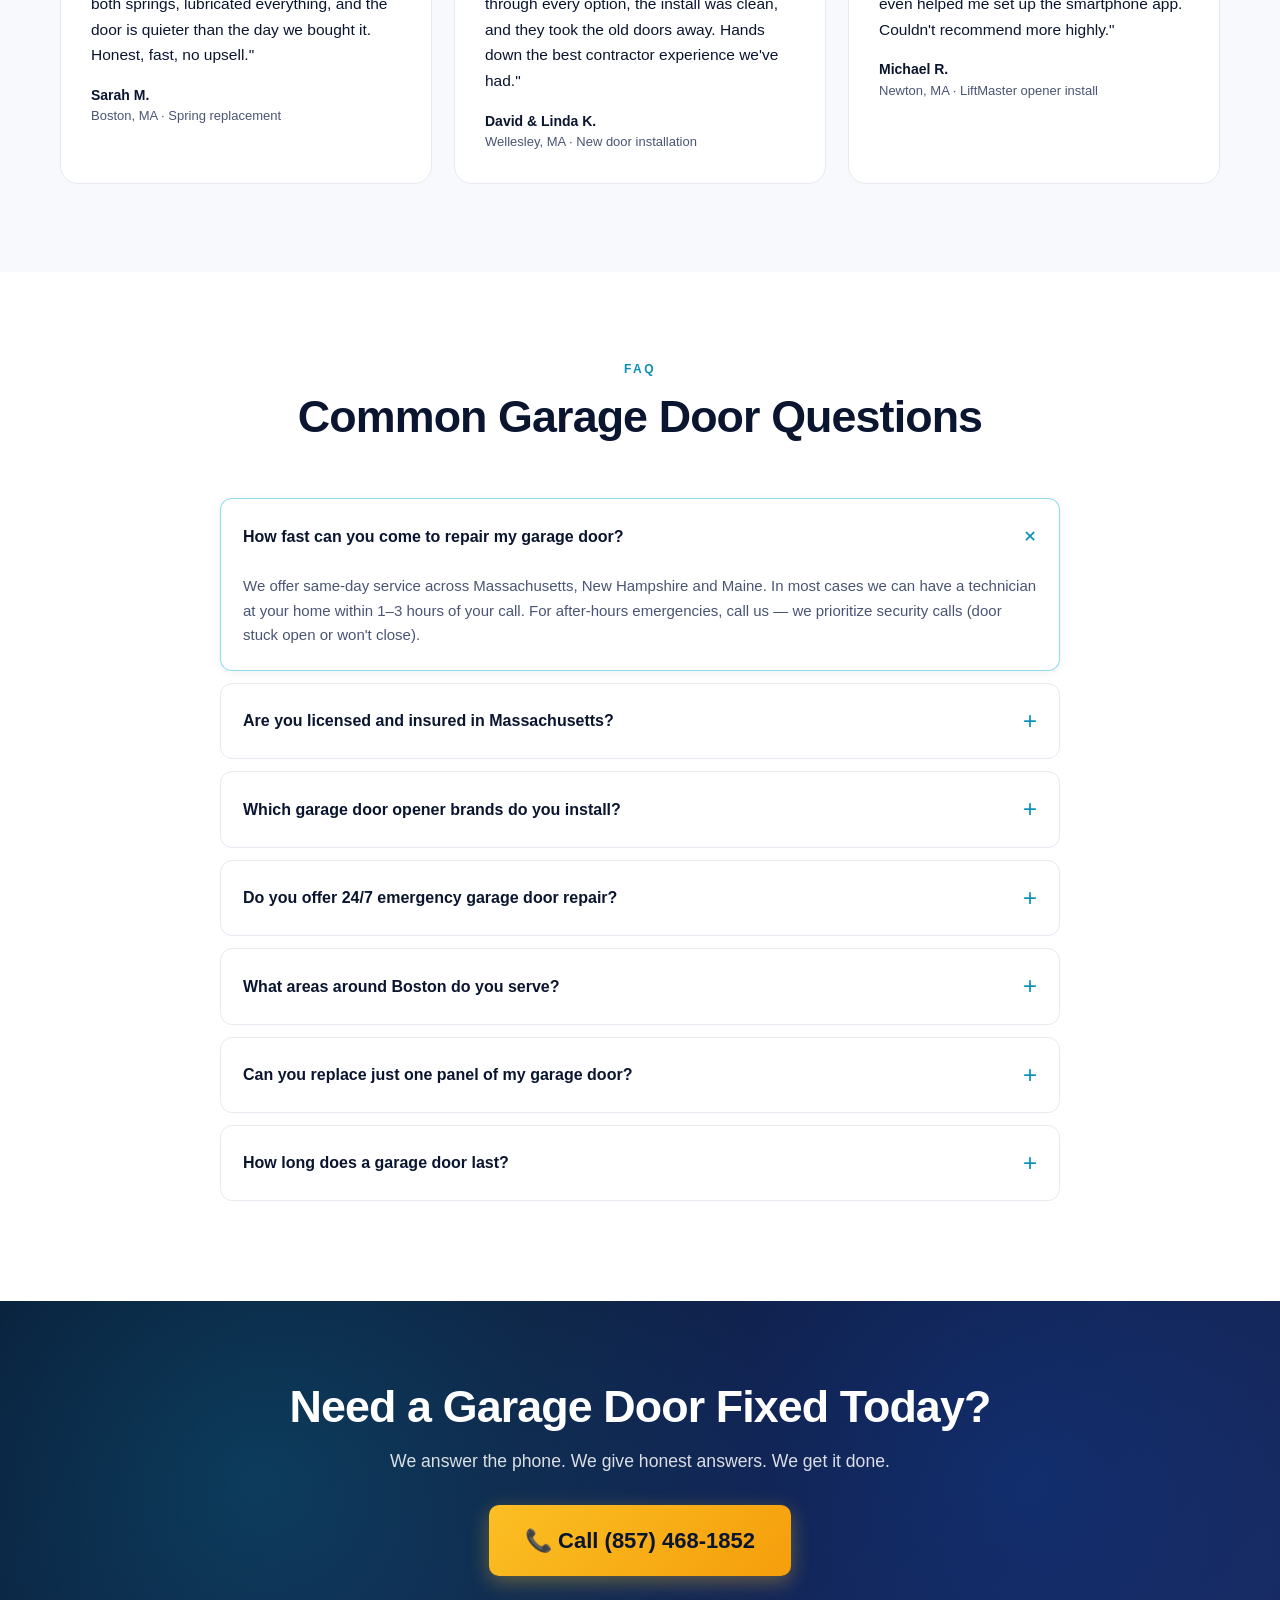
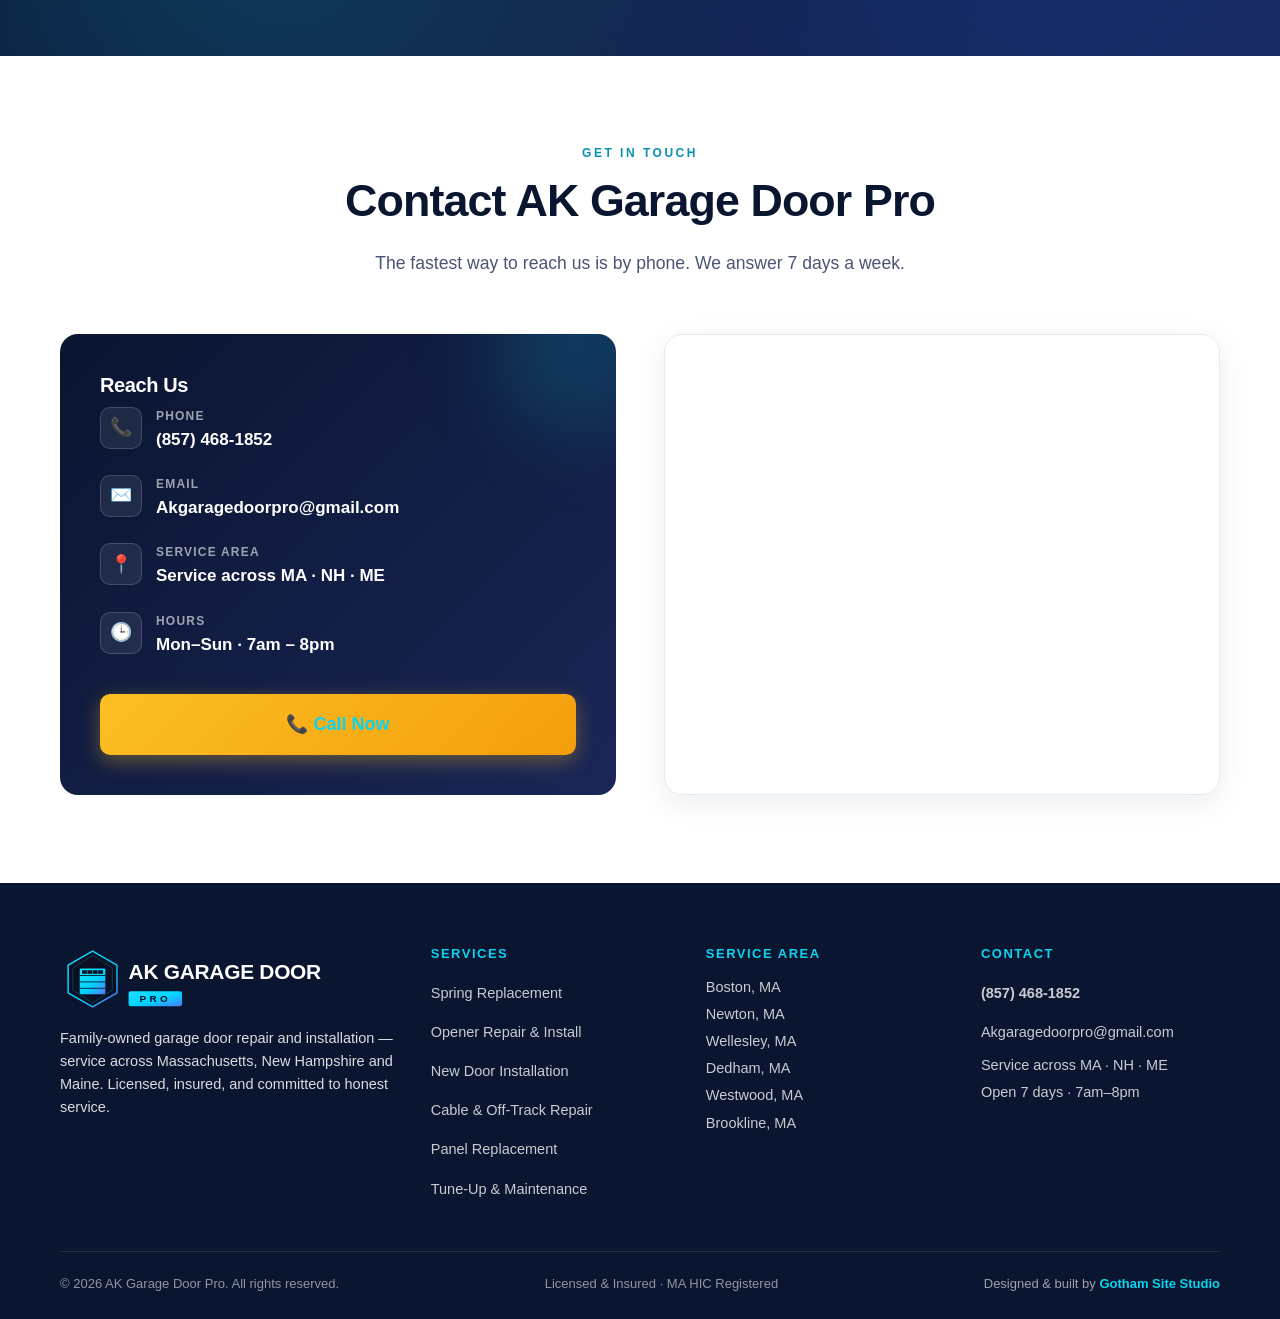
==== commit a3d3e396: "Wire site to Matomo Custom Dimensions + Lead-to-Visitor linking Configured 5 Custom Dimensions in Ma" ====
--- a/index.html
+++ b/index.html
@@ -146,6 +146,28 @@
   _paq.push(["setDocumentTitle", document.domain + "/" + document.title]);
   _paq.push(["setCookieDomain", "*.akgaragedoorsservices.com"]);
   _paq.push(["setDomains", ["*.akgaragedoorsservices.com"]]);
+
+  /* === Push UTM Custom Dimensions on landing (idSite 16) ===
+     1=UTM Source, 2=UTM Medium, 3=UTM Campaign, 4=UTM Content, 5=Lead Phone */
+  (function () {
+    try {
+      var qp = new URLSearchParams(window.location.search);
+      var map = { 1: 'utm_source', 2: 'utm_medium', 3: 'utm_campaign', 4: 'utm_content' };
+      Object.keys(map).forEach(function (id) {
+        var v = qp.get(map[id]);
+        if (v) {
+          _paq.push(['setCustomDimension', Number(id), v]);
+          try { sessionStorage.setItem('mtm_' + map[id], v); } catch (e) {}
+        } else {
+          try {
+            var saved = sessionStorage.getItem('mtm_' + map[id]);
+            if (saved) _paq.push(['setCustomDimension', Number(id), saved]);
+          } catch (e) {}
+        }
+      });
+    } catch (e) {}
+  })();
+
   _paq.push(['trackPageView']);
   _paq.push(['enableLinkTracking']);
   (function() {
@@ -367,6 +389,15 @@
           <option>Other / not sure</option>
         </select>
         <p class="field-error" id="err-service" role="alert">Please choose a service.</p>
+
+        <!-- Hidden tracking fields, populated by Matomo JS so leads can be linked to sessions -->
+        <input type="hidden" name="matomo_visitor_id" id="f-mtm-vid" />
+        <input type="hidden" name="matomo_utm_source" id="f-mtm-source" />
+        <input type="hidden" name="matomo_utm_medium" id="f-mtm-medium" />
+        <input type="hidden" name="matomo_utm_campaign" id="f-mtm-campaign" />
+        <input type="hidden" name="matomo_utm_content" id="f-mtm-content" />
+        <input type="hidden" name="matomo_landing_page" id="f-mtm-landing" />
+        <input type="hidden" name="matomo_referrer" id="f-mtm-ref" />
 
         <button type="submit" class="btn btn-primary">Get My Free Quote &rarr;</button>
         <p class="form-foot" id="form-foot">
@@ -1060,6 +1091,27 @@
     closeBtn.addEventListener('click', () => liveWidget.classList.add('is-hidden'));
   }
 
+  // ===== Matomo: populate hidden tracking fields on the lead form =====
+  (function () {
+    function setVal(id, v) { var el = document.getElementById(id); if (el && v) el.value = v; }
+    function getQp(name) { try { return new URLSearchParams(location.search).get(name) || sessionStorage.getItem('mtm_' + name) || ''; } catch (e) { return ''; } }
+
+    // Static fields available immediately
+    setVal('f-mtm-source',   getQp('utm_source'));
+    setVal('f-mtm-medium',   getQp('utm_medium'));
+    setVal('f-mtm-campaign', getQp('utm_campaign'));
+    setVal('f-mtm-content',  getQp('utm_content'));
+    setVal('f-mtm-landing',  location.pathname + location.search);
+    setVal('f-mtm-ref',      document.referrer || '');
+
+    // Visitor ID needs Matomo to be loaded — push a callback
+    if (window._paq) {
+      _paq.push([function () {
+        try { setVal('f-mtm-vid', this.getVisitorId()); } catch (e) {}
+      }]);
+    }
+  })();
+
   // ===== Lead form: accessible client-side validation =====
   const form = document.getElementById('lead-form');
   const success = document.getElementById('form-success');
@@ -1103,6 +1155,19 @@
 
     if (firstInvalid) { firstInvalid.focus(); return; }
 
+    // Push the lead's phone to Matomo so we can find this exact session later.
+    // Custom Dimension 5 = Lead Phone. Also fire a tracked goal event.
+    var phoneClean = phone.value.replace(/\D/g, '');
+    if (window._paq) {
+      _paq.push(['setUserId', phoneClean]);
+      _paq.push(['setCustomDimension', 5, phoneClean]);
+      _paq.push(['trackEvent', 'Lead', 'Form Submit', service.value, 1]);
+      // Refresh visitor ID into hidden field one more time post-submit
+      _paq.push([function () {
+        try { document.getElementById('f-mtm-vid').value = this.getVisitorId(); } catch (e) {}
+      }]);
+    }
+
     // Replace this with your real form endpoint (Formspree, Netlify, custom).
     // Demo behavior: hide form fields, show success message.
     success.hidden = false;
--- a/assets/styles.css
+++ b/assets/styles.css
@@ -642,7 +642,8 @@
 
 /* ===== Sections ===== */
 section { padding: 88px 0; background: #fff; }
-section:nth-of-type(even) { background: var(--bg-section); }
+/* Use :where() so nth-of-type has zero specificity — any class-based bg wins */
+section:where(:nth-of-type(even)) { background: var(--bg-section); }
 .section-head { text-align: center; max-width: 760px; margin: 0 auto 56px; }
 .eyebrow {
   text-transform: uppercase;
@@ -802,7 +803,7 @@
 .why-list p { margin: 0; color: var(--ink-muted); font-size: 15px; }
 
 /* ===== NEW: Meet your tech ===== */
-.tech-section {
+section.tech-section {
   background: var(--gradient-dark);
   color: #fff;
   padding: 96px 0;
@@ -1142,7 +1143,7 @@
 }
 
 /* ===== CTA banner ===== */
-.cta-banner {
+section.cta-banner {
   background: var(--gradient-dark);
   color: #fff;
   padding: 80px 0;
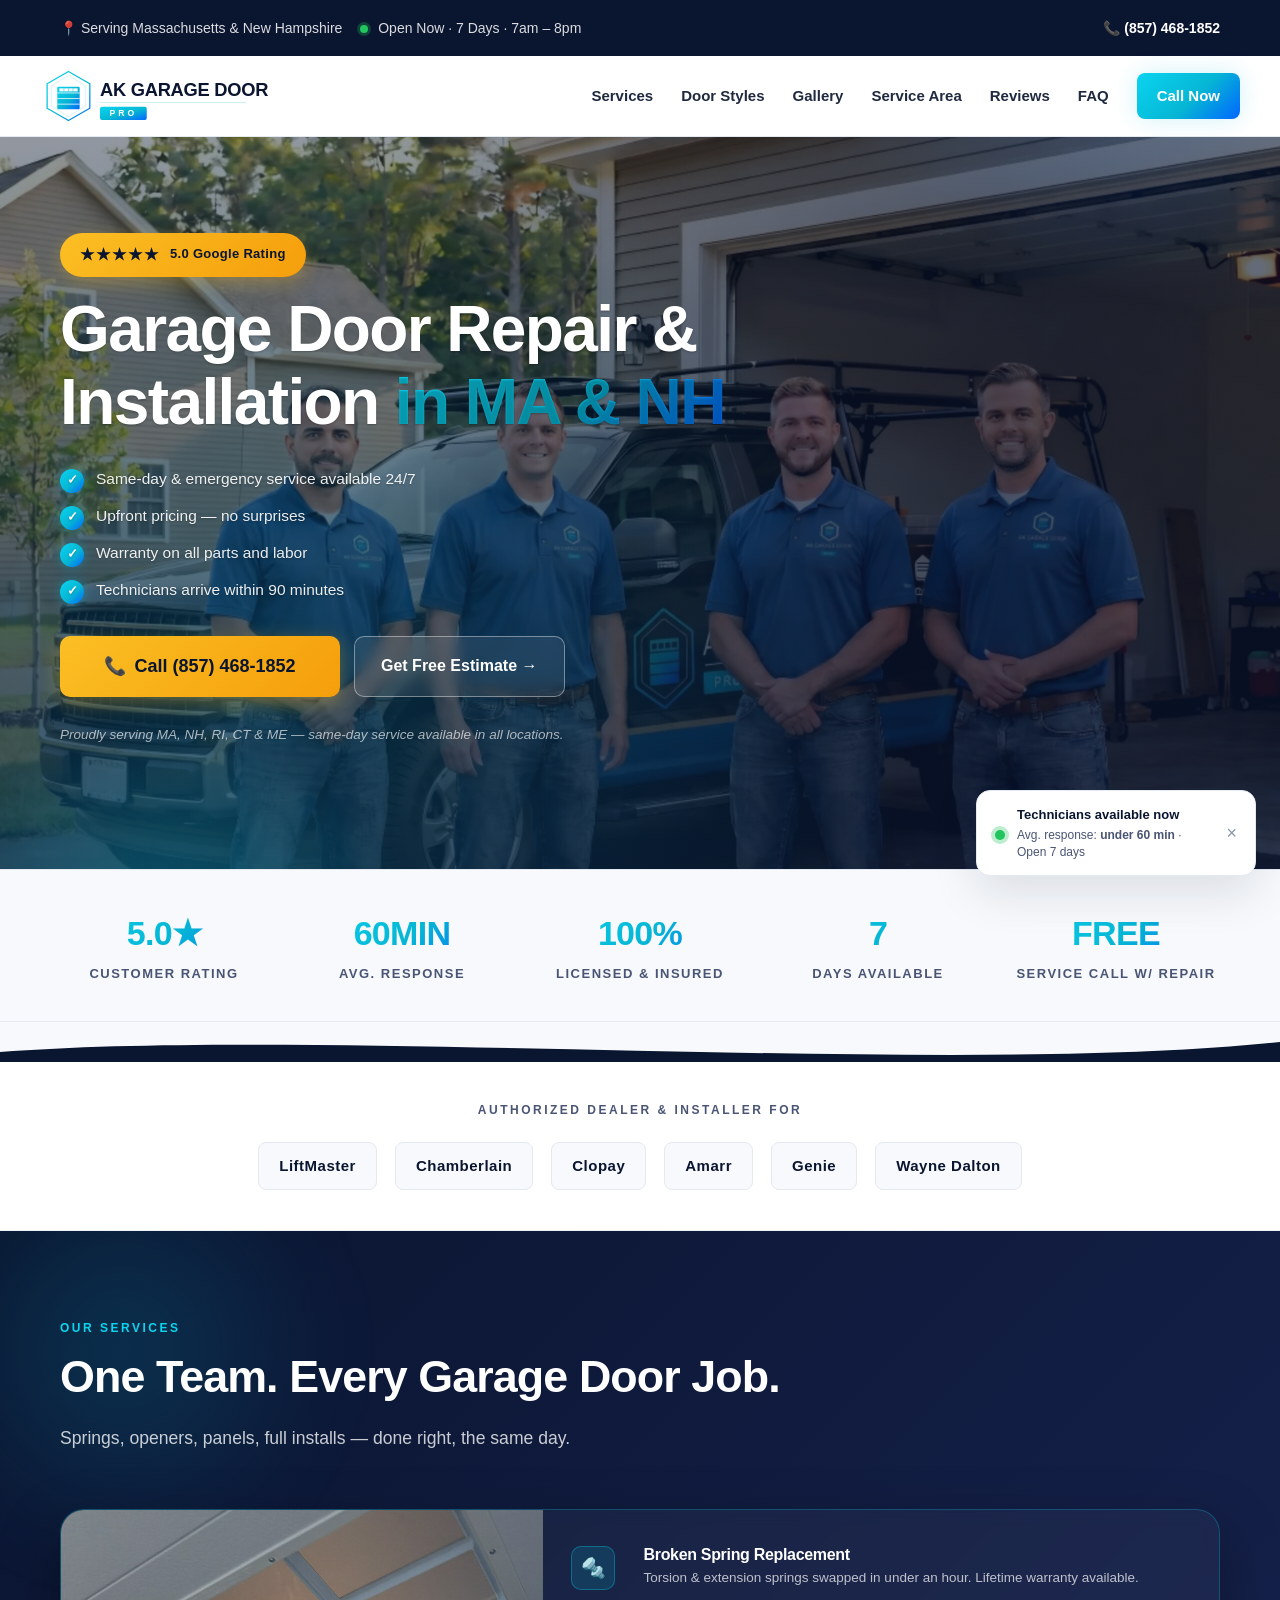
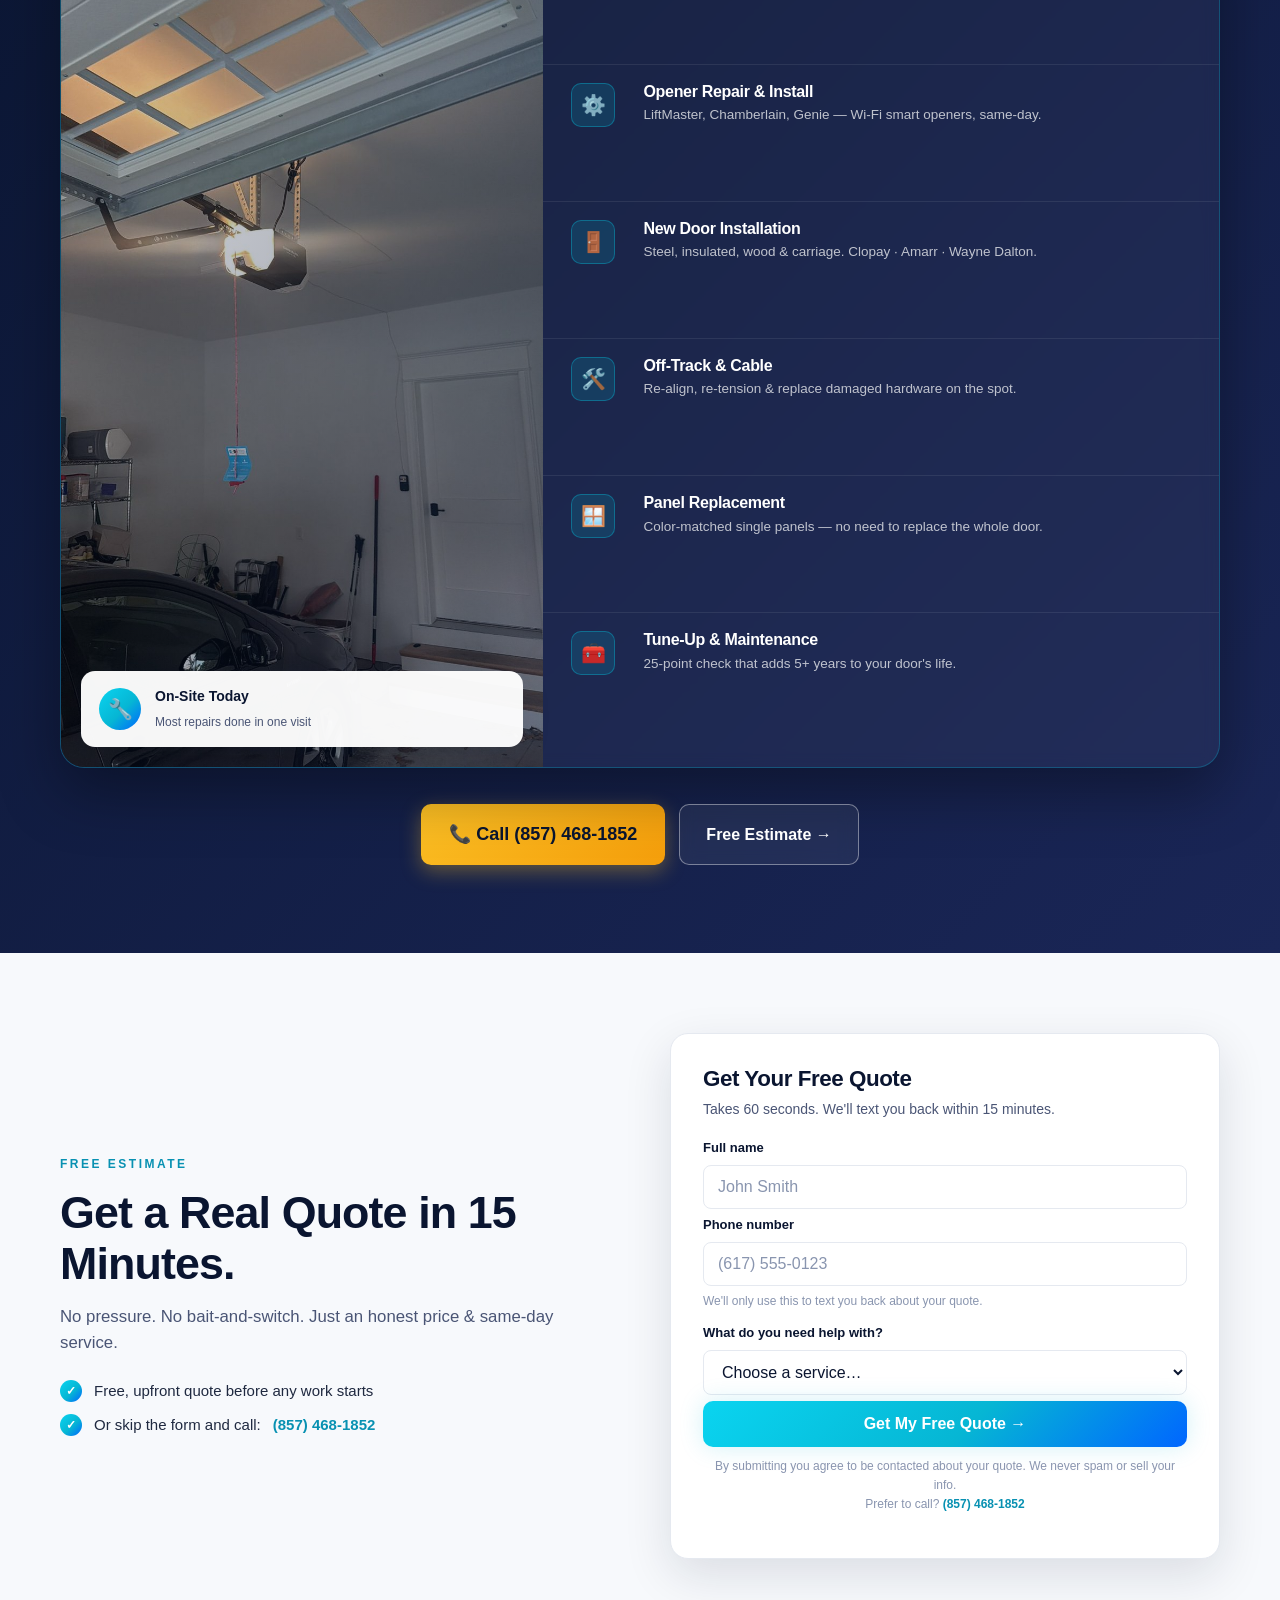
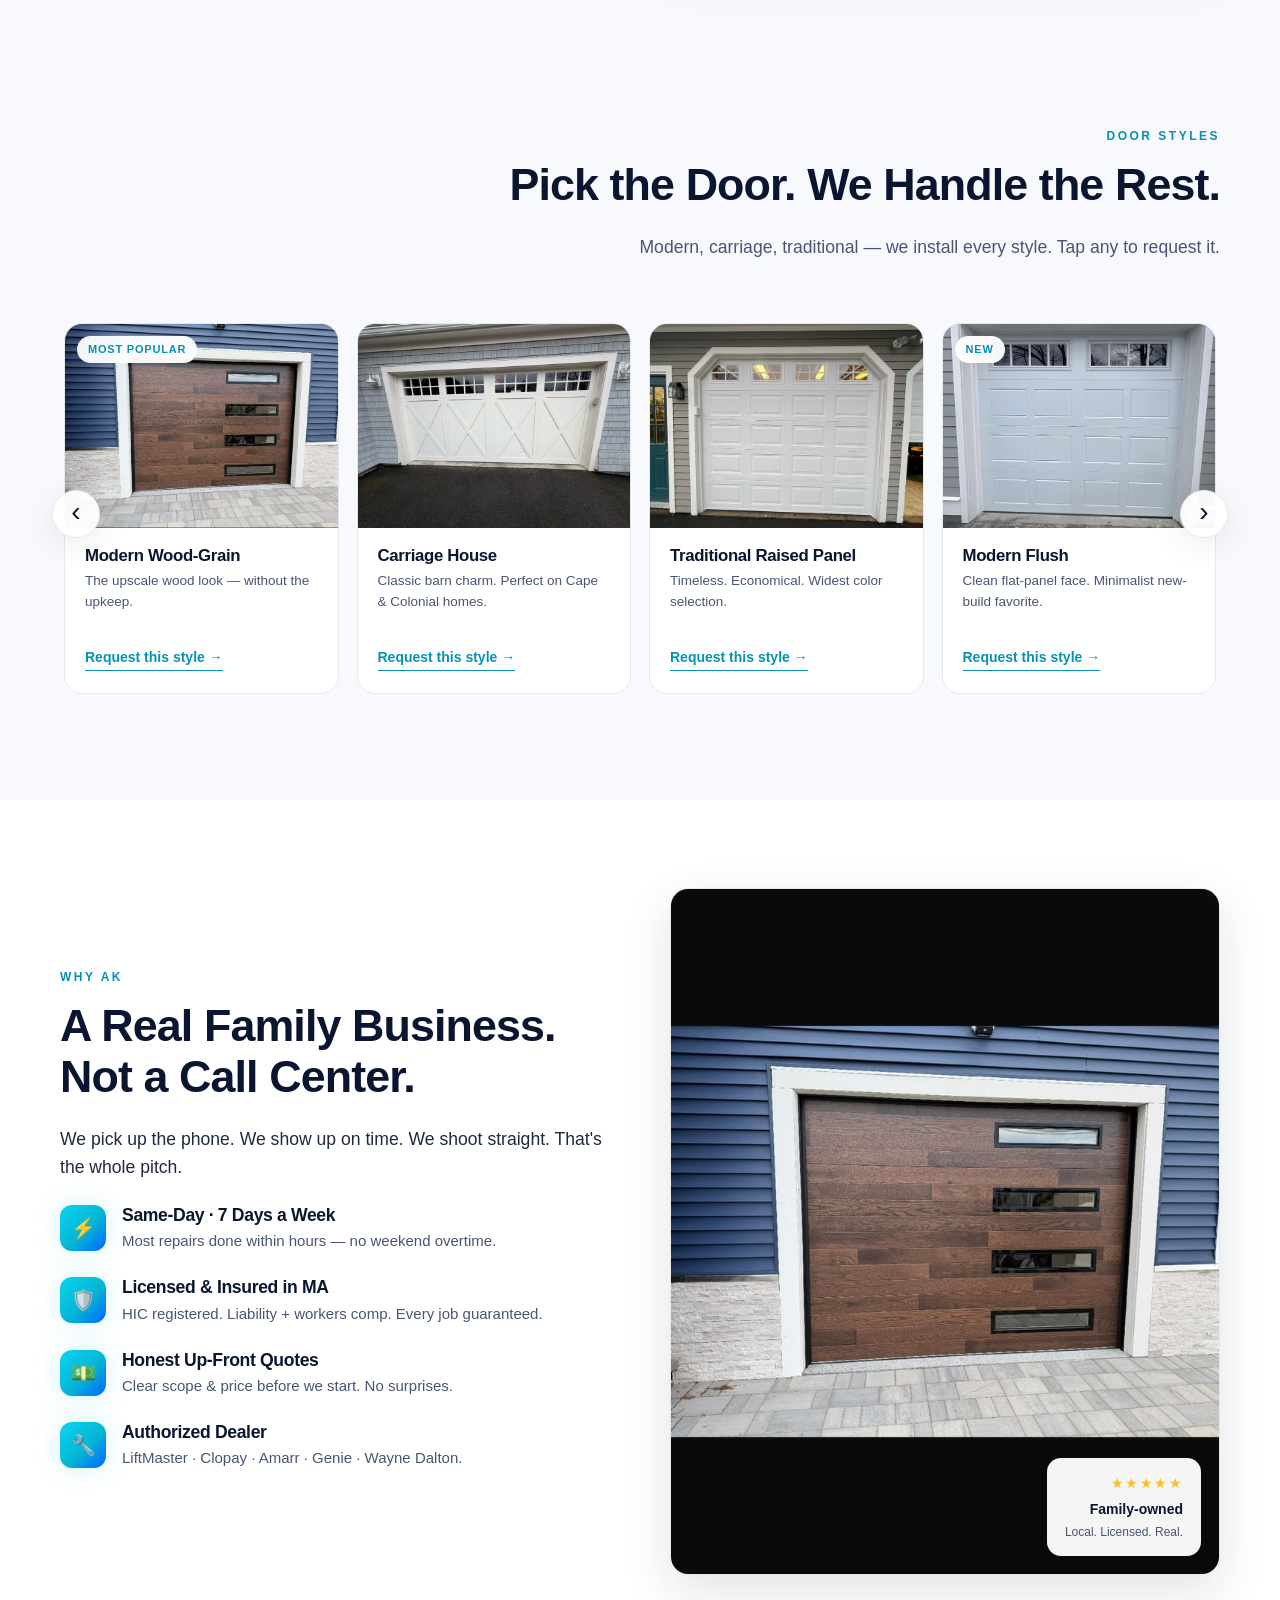
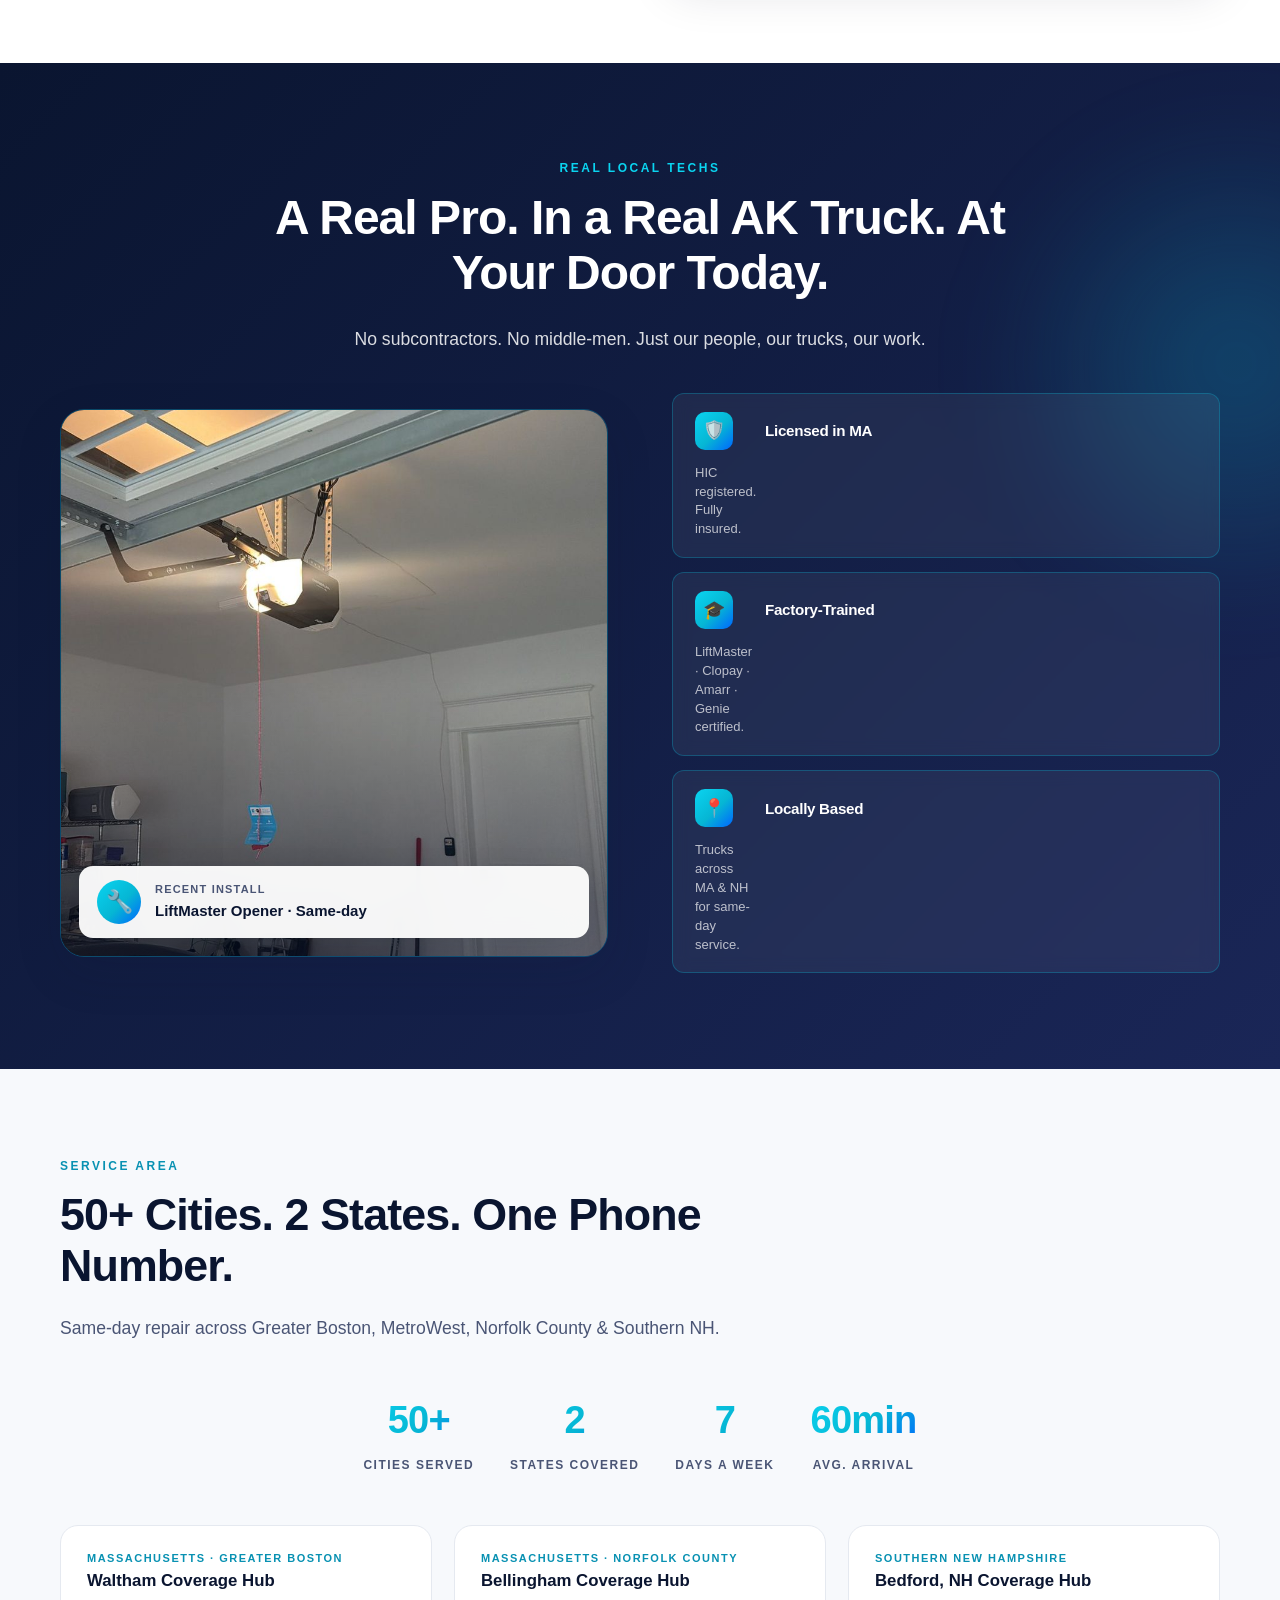
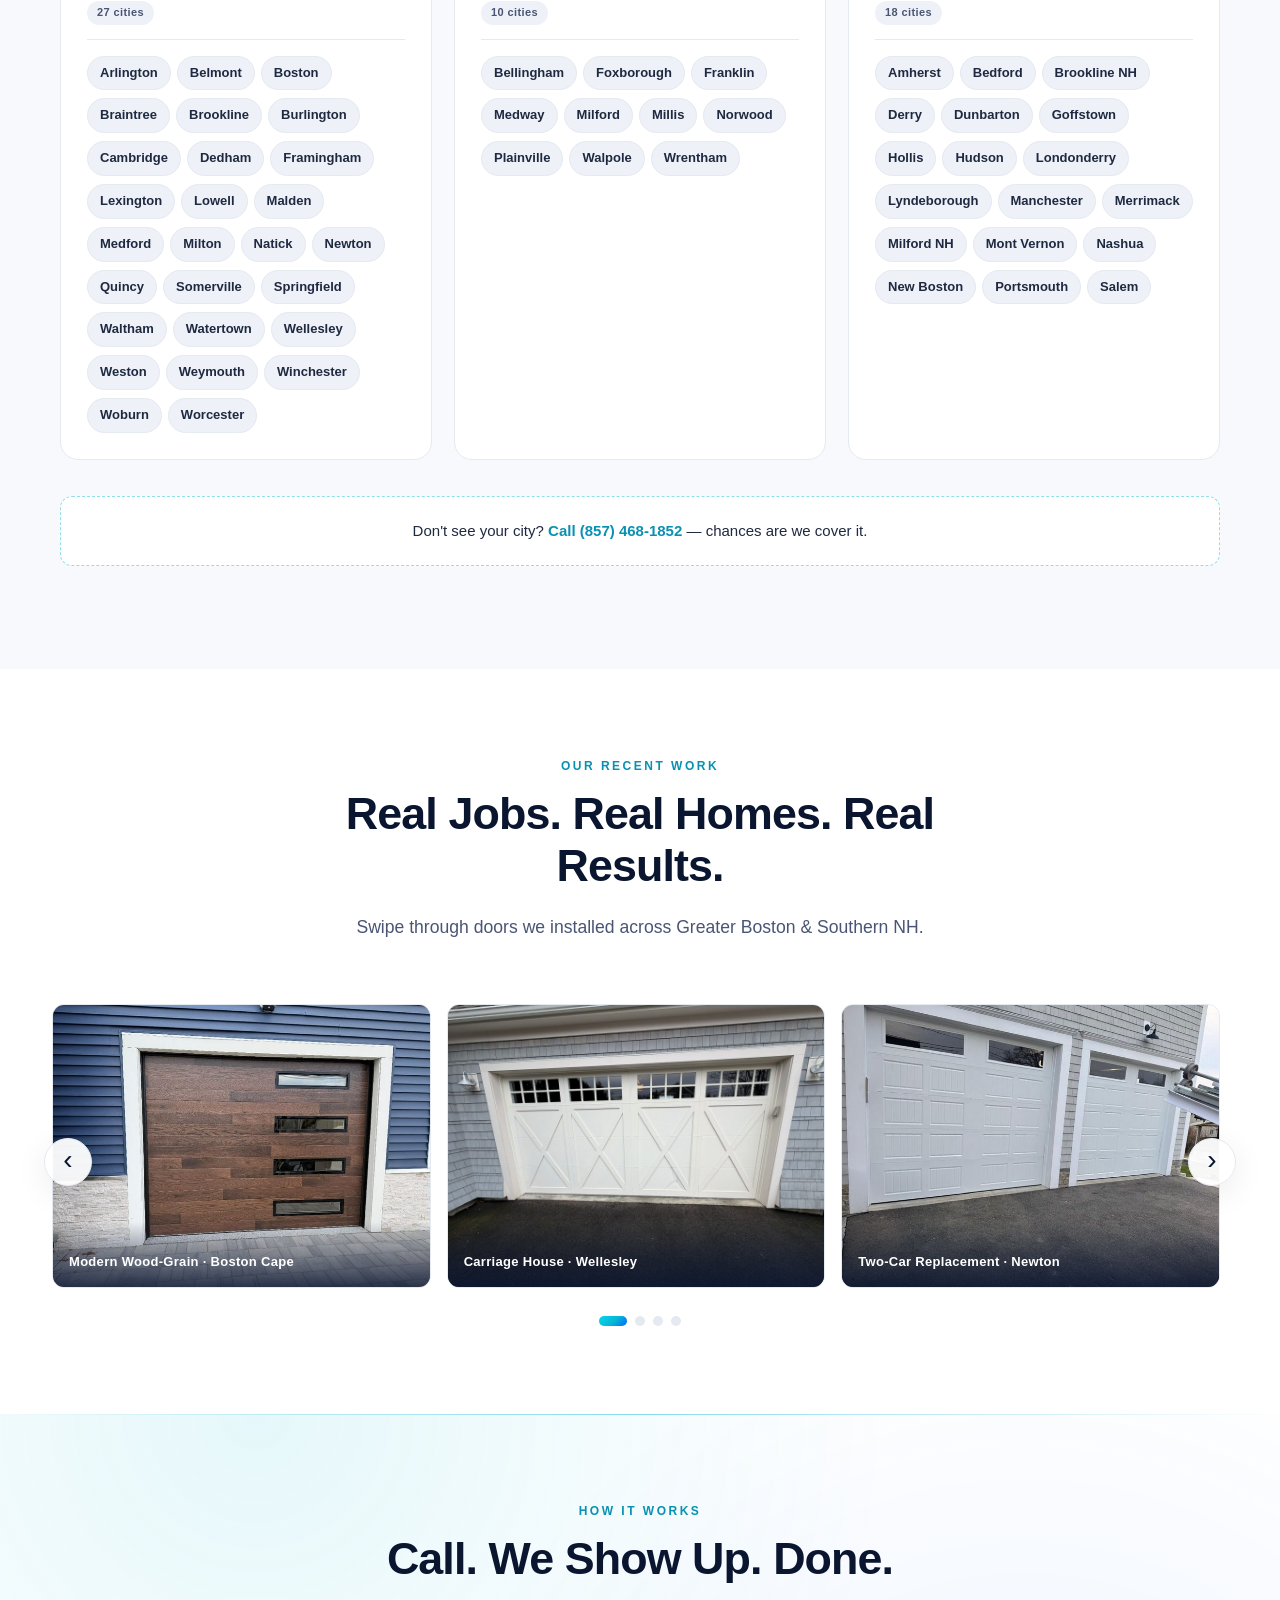
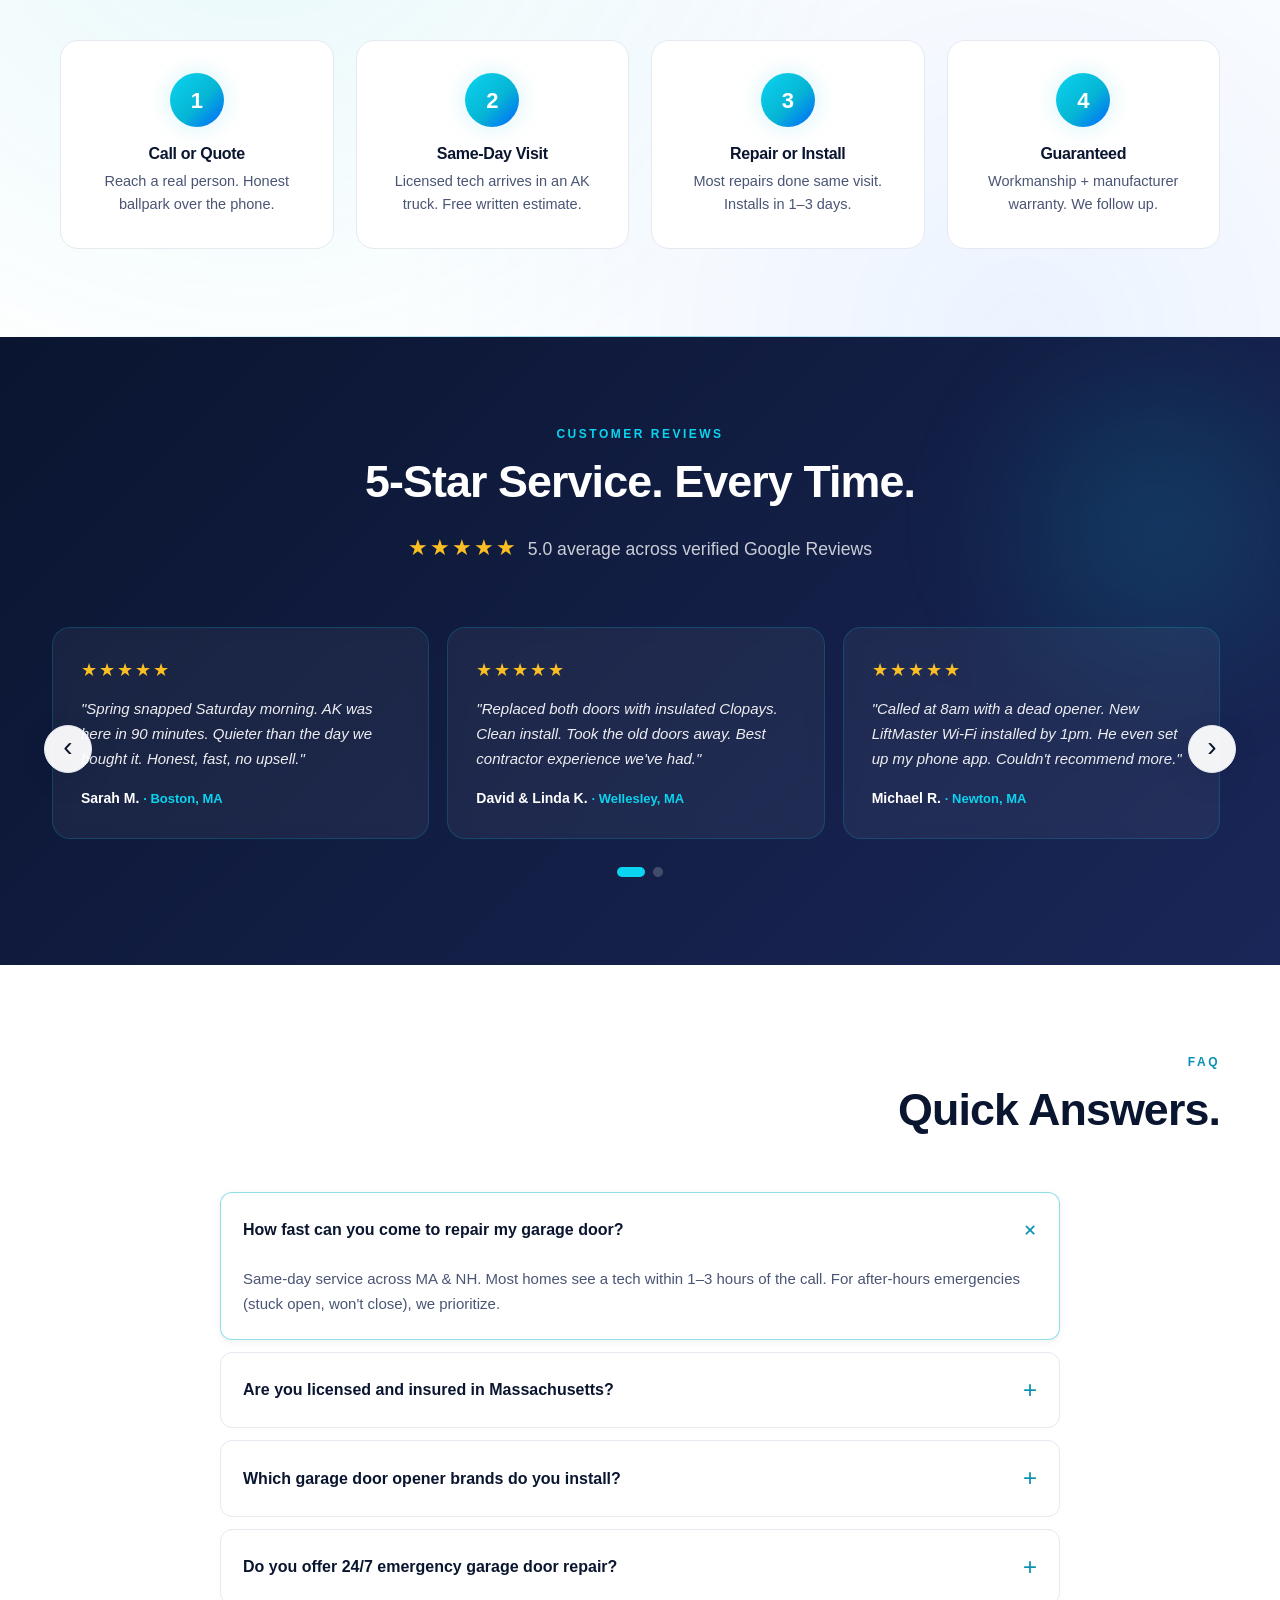
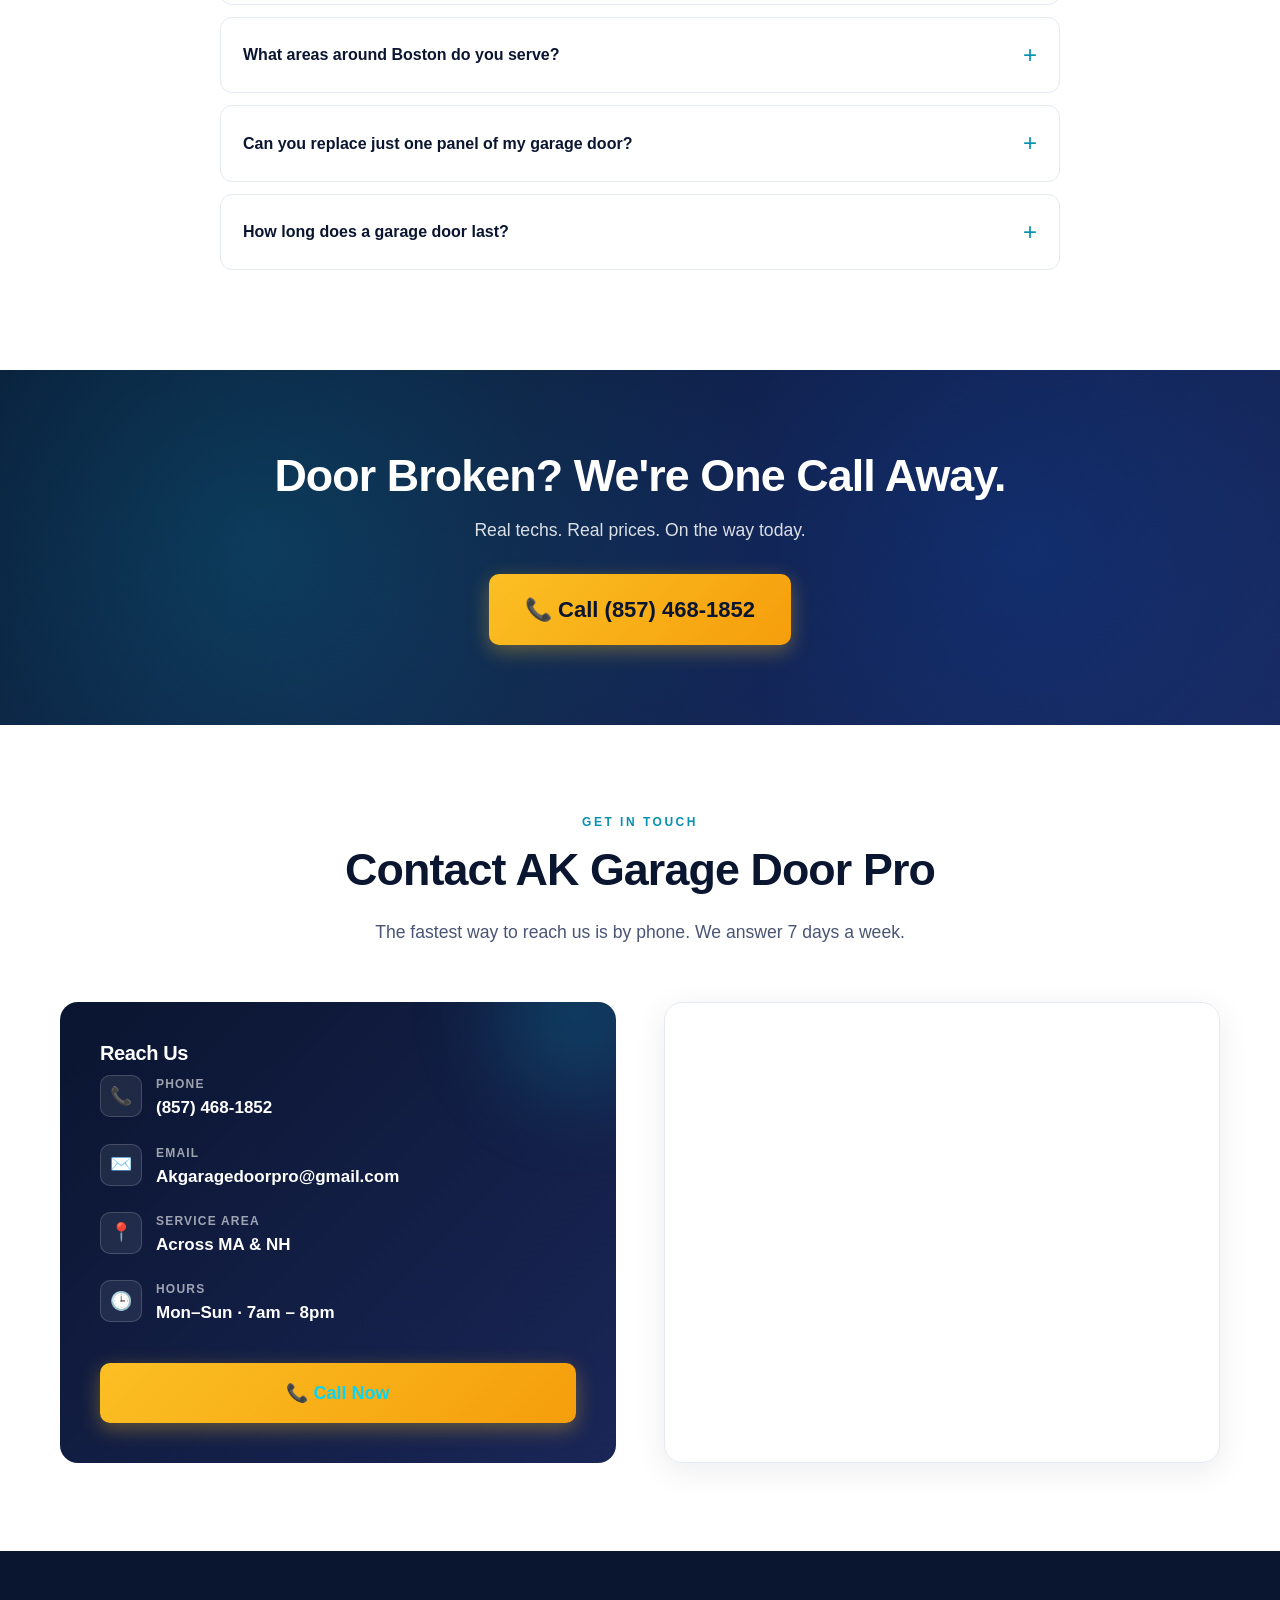
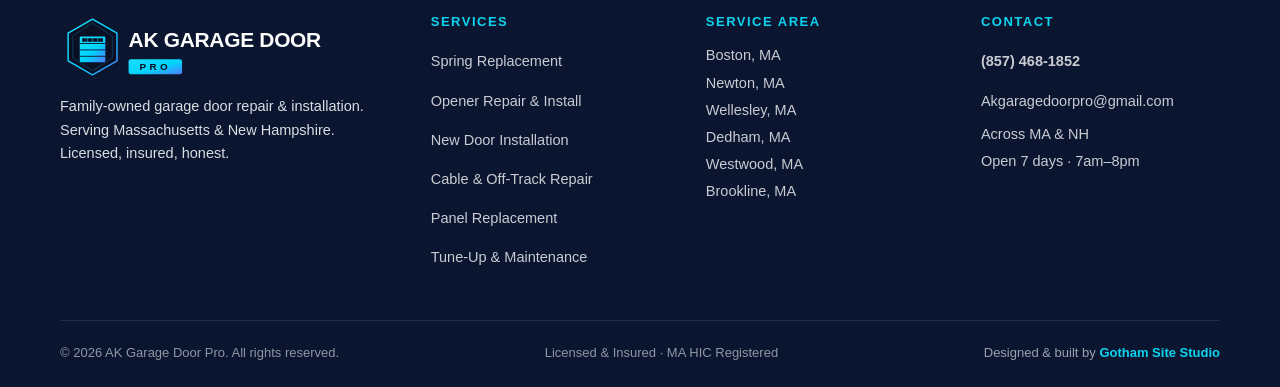
==== commit 9b9540e9: "Redesign per Avishai feedback: carousels, color breaks, tighter copy - Hero: left-aligned, new copy " ====
--- a/index.html
+++ b/index.html
@@ -5,9 +5,9 @@
 <meta name="viewport" content="width=device-width, initial-scale=1.0" />
 
 <!-- Primary SEO -->
-<title>AK Garage Door Pro | Garage Door Repair Across MA, NH &amp; ME</title>
-<meta name="description" content="Same-day garage door repair &amp; installation across Massachusetts, New Hampshire and Maine. Licensed, insured, family-owned. Free estimates. Call (857) 468-1852." />
-<meta name="keywords" content="garage door repair Massachusetts, garage door repair New Hampshire, garage door repair Maine, garage door installation, garage door opener repair, broken spring repair, LiftMaster installation, 24 hour garage door repair, same-day garage door service, garage door repair near me" />
+<title>AK Garage Door Pro | Garage Door Repair Across MA &amp; NH</title>
+<meta name="description" content="Same-day garage door repair &amp; installation across Massachusetts and New Hampshire. Licensed, insured, family-owned. Free estimates. Call (857) 468-1852." />
+<meta name="keywords" content="garage door repair Massachusetts, garage door repair New Hampshire, garage door installation, garage door opener repair, broken spring repair, LiftMaster installation, 24 hour garage door repair, same-day garage door service, garage door repair near me" />
 <meta name="author" content="AK Garage Door Pro" />
 <meta name="robots" content="index, follow, max-image-preview:large" />
 <link rel="canonical" href="https://akgaragedoorsservices.com/" />
@@ -20,16 +20,16 @@
 
 <!-- Open Graph -->
 <meta property="og:type" content="website" />
-<meta property="og:title" content="AK Garage Door Pro | Service Across MA, NH &amp; ME" />
-<meta property="og:description" content="Same-day garage door repair &amp; installation across Massachusetts, New Hampshire and Maine. Licensed, insured, family-owned. Free estimates. Call (857) 468-1852." />
+<meta property="og:title" content="AK Garage Door Pro | Service Across MA &amp; NH" />
+<meta property="og:description" content="Same-day garage door repair &amp; installation across Massachusetts and New Hampshire. Licensed, insured, family-owned. Free estimates. Call (857) 468-1852." />
 <meta property="og:url" content="https://akgaragedoorsservices.com/" />
 <meta property="og:locale" content="en_US" />
 <meta property="og:image" content="https://akgaragedoorsservices.com/images/WhatsApp%20Image%202026-04-28%20at%209.53.39%20AM.jpeg" />
 
 <!-- Twitter -->
 <meta name="twitter:card" content="summary_large_image" />
-<meta name="twitter:title" content="AK Garage Door Pro | Service Across MA, NH &amp; ME" />
-<meta name="twitter:description" content="Same-day garage door repair across Massachusetts, New Hampshire and Maine. Free estimates. (857) 468-1852." />
+<meta name="twitter:title" content="AK Garage Door Pro | Service Across MA &amp; NH" />
+<meta name="twitter:description" content="Same-day garage door repair across Massachusetts and New Hampshire. Free estimates. (857) 468-1852." />
 
 <!-- Favicon -->
 <link rel="icon" type="image/svg+xml" href="assets/logo-mark.svg" />
@@ -71,7 +71,6 @@
   "areaServed": [
     {"@type": "State", "name": "Massachusetts"},
     {"@type": "State", "name": "New Hampshire"},
-    {"@type": "State", "name": "Maine"},
     "Boston, MA", "Newton, MA", "Wellesley, MA", "Dedham, MA",
     "Westwood, MA", "Natick, MA", "Brookline, MA", "Norwood, MA", "Waltham, MA",
     "Bellingham, MA", "Foxborough, MA", "Franklin, MA", "Worcester, MA",
@@ -113,7 +112,7 @@
     {
       "@type": "Question",
       "name": "How fast can you come to repair my garage door?",
-      "acceptedAnswer": {"@type": "Answer", "text": "We offer same-day service across Massachusetts, New Hampshire and Maine. In most cases we can have a technician at your home within 1–3 hours of your call."}
+      "acceptedAnswer": {"@type": "Answer", "text": "We offer same-day service across Massachusetts and New Hampshire. In most cases we can have a technician at your home within 1–3 hours of your call."}
     },
     {
       "@type": "Question",
@@ -133,7 +132,7 @@
     {
       "@type": "Question",
       "name": "What areas do you serve?",
-      "acceptedAnswer": {"@type": "Answer", "text": "We serve 50+ cities across Massachusetts, New Hampshire and Maine — including Greater Boston, MetroWest, Norfolk County, and Southern New Hampshire. See the Service Area section for the full list, or call us if your city isn't listed."}
+      "acceptedAnswer": {"@type": "Answer", "text": "We serve 50+ cities across Massachusetts and New Hampshire — including Greater Boston, MetroWest, Norfolk County, and Southern New Hampshire. See the Service Area section for the full list, or call us if your city isn't listed."}
     }
   ]
 }
@@ -181,7 +180,7 @@
 <noscript><p><img referrerpolicy="no-referrer-when-downgrade" src="https://matomo.alphalockandsafe.com/matomo/matomo.php?idsite=16&amp;rec=1" style="border:0;" alt="" /></p></noscript>
 <!-- End Matomo Code -->
 </head>
-<body>
+<body id="top">
 
 <!-- a11y: skip-to-content link (visible on keyboard focus) -->
 <a class="skip-link" href="#main">Skip to main content</a>
@@ -190,7 +189,7 @@
 <div class="topbar" role="region" aria-label="Site information">
   <div class="container">
     <div class="topbar-info">
-      <span><span aria-hidden="true">📍</span> Service across Massachusetts · New Hampshire · Maine</span>
+      <span><span aria-hidden="true">📍</span> Serving Massachusetts &amp; New Hampshire</span>
       <span><span class="available-dot" aria-hidden="true"></span> Open Now · 7 Days · 7am – 8pm</span>
     </div>
     <div class="topbar-info">
@@ -226,37 +225,38 @@
 
 <main id="main" tabindex="-1">
 
-<!-- ============== HERO (dark, photo backdrop) ============== -->
+<!-- ============== HERO (dark, photo backdrop, LEFT-aligned) ============== -->
 <section class="hero" aria-labelledby="hero-h1">
   <div class="hero-bg" aria-hidden="true"></div>
-  <div class="container">
-    <div class="hero-content">
+  <div class="hero-glow" aria-hidden="true"></div>
+  <div class="container">
+    <div class="hero-content hero-content--left">
       <span class="hero-rating">
         <span class="stars" aria-hidden="true">★★★★★</span>
-        <span><strong>5.0</strong> Rating · Verified Google Reviews</span>
+        <span><strong>5.0</strong> Google Rating</span>
       </span>
 
       <h1 id="hero-h1">
-        Garage Door Repair &amp; Installation <span class="accent">Across MA, NH &amp; ME</span>
+        Garage Door Repair &amp; Installation <span class="accent">in MA &amp; NH</span>
       </h1>
 
       <ul class="hero-features" aria-label="Service highlights">
-        <li>Same-day &amp; emergency service available 7 days a week</li>
-        <li>Free, upfront quotes — no surprises</li>
-        <li>Workmanship warranty on all parts and labor</li>
+        <li>Same-day &amp; emergency service available 24/7</li>
+        <li>Upfront pricing — no surprises</li>
+        <li>Warranty on all parts and labor</li>
         <li>Technicians arrive within 90 minutes</li>
       </ul>
 
       <div class="hero-ctas">
-        <a href="tel:+18574681852" class="btn btn-call" aria-label="Call us now at 857-468-1852">
+        <a href="tel:+18574681852" class="btn btn-call" aria-label="Call us at 857-468-1852">
           <span aria-hidden="true">📞</span> Call (857) 468-1852
         </a>
-        <a href="#quote" class="btn btn-outline-light">Free Estimate &rarr;</a>
-      </div>
-
-      <span class="hero-availability" role="status" aria-live="polite">
-        Technicians available now across MA · NH · ME
-      </span>
+        <a href="#quote" class="btn btn-outline-light">Get Free Estimate &rarr;</a>
+      </div>
+
+      <p class="hero-coverage">
+        Proudly serving MA, NH, RI, CT &amp; ME — same-day service available in all locations.
+      </p>
     </div>
   </div>
 </section>
@@ -272,6 +272,11 @@
   </div>
 </section>
 
+<!-- ============== ANGLED DIVIDER ============== -->
+<div class="divider-wave" aria-hidden="true">
+  <svg viewBox="0 0 1200 40" preserveAspectRatio="none"><path d="M0,30 C300,5 900,55 1200,20 L1200,40 L0,40 Z" fill="currentColor"/></svg>
+</div>
+
 <!-- ============== BRAND AFFILIATIONS ============== -->
 <section class="brands-strip" aria-label="Authorized brand partners">
   <div class="container">
@@ -287,51 +292,60 @@
   </div>
 </section>
 
-<!-- ============== SERVICES ============== -->
-<section id="services" aria-labelledby="services-h2">
-  <div class="container">
-    <header class="section-head">
+<!-- ============== SERVICES (DARK — UNIFIED CARD) ============== -->
+<section id="services" class="services-section" aria-labelledby="services-h2">
+  <div class="container">
+    <header class="section-head section-head--left">
       <span class="eyebrow">Our Services</span>
-      <h2 id="services-h2">Garage Door Repair &amp; Installation Across MA, NH &amp; ME</h2>
-      <p>From a stuck spring at 7am to a brand-new custom wood door — we do it all, fast and done right.</p>
+      <h2 id="services-h2">One Team. Every Garage Door Job.</h2>
+      <p>Springs, openers, panels, full installs — done right, the same day.</p>
     </header>
 
-    <div class="services-grid">
-      <article class="service-card">
-        <div class="service-icon" aria-hidden="true">🔩</div>
-        <h3>Broken Spring Replacement</h3>
-        <p>Torsion and extension springs replaced in under an hour. We always recommend pairs to prevent re-calls. Lifetime warranty available.</p>
-      </article>
-
-      <article class="service-card">
-        <div class="service-icon" aria-hidden="true">⚙️</div>
-        <h3>Garage Door Opener Repair &amp; Install</h3>
-        <p>LiftMaster, Chamberlain, Genie — including Wi-Fi smart openers. Same-day install with manufacturer warranty.</p>
-      </article>
-
-      <article class="service-card">
-        <div class="service-icon" aria-hidden="true">🚪</div>
-        <h3>New Garage Door Installation</h3>
-        <p>Steel, insulated, custom wood, and carriage-style doors. Clopay, Amarr, and Wayne Dalton — free in-home consultation.</p>
-      </article>
-
-      <article class="service-card">
-        <div class="service-icon" aria-hidden="true">🛠️</div>
-        <h3>Off-Track &amp; Cable Repair</h3>
-        <p>Door jumped the track? Frayed cable? We re-align, re-tension, and replace damaged hardware on the spot.</p>
-      </article>
-
-      <article class="service-card">
-        <div class="service-icon" aria-hidden="true">🪟</div>
-        <h3>Panel Replacement</h3>
-        <p>Single dented panel? No need to replace the whole door. We color-match and replace individual sections to factory finish.</p>
-      </article>
-
-      <article class="service-card">
-        <div class="service-icon" aria-hidden="true">🧰</div>
-        <h3>Tune-Up &amp; Maintenance</h3>
-        <p>25-point inspection, lubrication, balance check, weather seal. Recommended once a year — extends door life by 5+ years.</p>
-      </article>
+    <div class="services-card">
+      <div class="services-card__media">
+        <img src="images/WhatsApp Image 2026-04-28 at 9.53.40 AM.jpeg"
+             alt="AK Garage Door Pro technician installing a LiftMaster opener"
+             loading="lazy" />
+        <div class="services-card__media-badge">
+          <span aria-hidden="true">🔧</span>
+          <div>
+            <strong>On-Site Today</strong>
+            <span>Most repairs done in one visit</span>
+          </div>
+        </div>
+      </div>
+
+      <ul class="services-card__list" aria-label="Services">
+        <li>
+          <span class="ico" aria-hidden="true">🔩</span>
+          <div><h3>Broken Spring Replacement</h3><p>Torsion &amp; extension springs swapped in under an hour. Lifetime warranty available.</p></div>
+        </li>
+        <li>
+          <span class="ico" aria-hidden="true">⚙️</span>
+          <div><h3>Opener Repair &amp; Install</h3><p>LiftMaster, Chamberlain, Genie — Wi-Fi smart openers, same-day.</p></div>
+        </li>
+        <li>
+          <span class="ico" aria-hidden="true">🚪</span>
+          <div><h3>New Door Installation</h3><p>Steel, insulated, wood &amp; carriage. Clopay · Amarr · Wayne Dalton.</p></div>
+        </li>
+        <li>
+          <span class="ico" aria-hidden="true">🛠️</span>
+          <div><h3>Off-Track &amp; Cable</h3><p>Re-align, re-tension &amp; replace damaged hardware on the spot.</p></div>
+        </li>
+        <li>
+          <span class="ico" aria-hidden="true">🪟</span>
+          <div><h3>Panel Replacement</h3><p>Color-matched single panels — no need to replace the whole door.</p></div>
+        </li>
+        <li>
+          <span class="ico" aria-hidden="true">🧰</span>
+          <div><h3>Tune-Up &amp; Maintenance</h3><p>25-point check that adds 5+ years to your door's life.</p></div>
+        </li>
+      </ul>
+    </div>
+
+    <div class="services-card__cta">
+      <a href="tel:+18574681852" class="btn btn-call">📞 Call (857) 468-1852</a>
+      <a href="#quote" class="btn btn-outline-light">Free Estimate →</a>
     </div>
   </div>
 </section>
@@ -341,12 +355,11 @@
   <div class="container quote-grid">
     <div class="quote-intro">
       <span class="eyebrow">Free Estimate</span>
-      <h2 id="quote-h2">Tell Us What's Going On — We'll Text You Back Fast.</h2>
-      <p>No-pressure, no-obligation quote. We typically reply within 15 minutes during business hours, and we can usually have a tech at your home the same day.</p>
+      <h2 id="quote-h2">Get a Real Quote in 15 Minutes.</h2>
+      <p>No pressure. No bait-and-switch. Just an honest price &amp; same-day service.</p>
       <ul class="quote-bullets">
-        <li>Free, upfront quote before any work</li>
-        <li>Honest answer in plain English — no jargon</li>
-        <li>Or call us directly: <a href="tel:+18574681852"><strong>(857) 468-1852</strong></a></li>
+        <li>Free, upfront quote before any work starts</li>
+        <li>Or skip the form and call: <a href="tel:+18574681852"><strong>(857) 468-1852</strong></a></li>
       </ul>
     </div>
 
@@ -414,14 +427,17 @@
 </section>
 
 <!-- ============== DOOR STYLES CATALOG ============== -->
-<section id="styles" aria-labelledby="styles-h2">
-  <div class="container">
-    <header class="section-head">
-      <span class="eyebrow">Garage Door Styles</span>
-      <h2 id="styles-h2">Choose the Perfect Door for Your Home</h2>
-      <p>From timeless traditional to bold modern statements — we install every major style and finish. Browse below and tell us what catches your eye.</p>
+<section id="styles" class="styles-section" aria-labelledby="styles-h2">
+  <div class="container">
+    <header class="section-head section-head--right">
+      <span class="eyebrow">Door Styles</span>
+      <h2 id="styles-h2">Pick the Door. We Handle the Rest.</h2>
+      <p>Modern, carriage, traditional — we install every style. Tap any to request it.</p>
     </header>
 
+    <div class="styles-carousel" data-carousel="styles">
+      <button class="carousel-btn carousel-btn--prev" type="button" aria-label="Previous styles" data-carousel-prev>‹</button>
+      <button class="carousel-btn carousel-btn--next" type="button" aria-label="Next styles" data-carousel-next>›</button>
     <div class="styles-grid">
       <article class="style-card">
         <div class="style-image">
@@ -431,7 +447,7 @@
         </div>
         <div class="style-body">
           <h3>Modern Wood-Grain</h3>
-          <p>Sleek horizontal planks with rich wood texture — the upscale modern look without the upkeep of real wood.</p>
+          <p>The upscale wood look — without the upkeep.</p>
           <a href="#quote" class="style-cta">Request this style →</a>
         </div>
       </article>
@@ -442,8 +458,8 @@
                alt="White carriage-house style double garage door with X-pattern bracing" loading="lazy" />
         </div>
         <div class="style-body">
-          <h3>Carriage House Premium</h3>
-          <p>Classic barn-style charm with X-pattern overlay and top windows. Perfect for Cape, Colonial, and Farmhouse homes.</p>
+          <h3>Carriage House</h3>
+          <p>Classic barn charm. Perfect on Cape &amp; Colonial homes.</p>
           <a href="#quote" class="style-cta">Request this style →</a>
         </div>
       </article>
@@ -455,7 +471,7 @@
         </div>
         <div class="style-body">
           <h3>Traditional Raised Panel</h3>
-          <p>The timeless American look — short raised panels with optional window inserts. Most economical, widest selection of colors.</p>
+          <p>Timeless. Economical. Widest color selection.</p>
           <a href="#quote" class="style-cta">Request this style →</a>
         </div>
       </article>
@@ -467,8 +483,8 @@
                alt="Modern flush smooth garage door with frosted top windows" loading="lazy" />
         </div>
         <div class="style-body">
-          <h3>Modern Flush Smooth</h3>
-          <p>Clean, flat-panel face with optional frosted glass band. The minimalist choice for new builds and remodels.</p>
+          <h3>Modern Flush</h3>
+          <p>Clean flat-panel face. Minimalist new-build favorite.</p>
           <a href="#quote" class="style-cta">Request this style →</a>
         </div>
       </article>
@@ -480,7 +496,7 @@
         </div>
         <div class="style-body">
           <h3>Short Panel Steel</h3>
-          <p>Insulated steel with classic raised short panels. Great strength-to-price ratio with low maintenance and a 20-year lifespan.</p>
+          <p>Insulated. 20-year lifespan. Great value.</p>
           <a href="#quote" class="style-cta">Request this style →</a>
         </div>
       </article>
@@ -491,8 +507,8 @@
                alt="Long-panel white garage doors with window strip on yellow shingle home" loading="lazy" />
         </div>
         <div class="style-body">
-          <h3>Long Panel with Windows</h3>
-          <p>Elongated horizontal panels topped with a row of glass — a clean look that lets natural light into the garage.</p>
+          <h3>Long Panel + Windows</h3>
+          <p>Sleek horizontal panels with a glass top band.</p>
           <a href="#quote" class="style-cta">Request this style →</a>
         </div>
       </article>
@@ -504,7 +520,7 @@
         </div>
         <div class="style-body">
           <h3>Bronze Long Panel</h3>
-          <p>Rich bronze or dark brown finish with subtle long panels — adds warmth and depth to traditional facades.</p>
+          <p>Warm depth for traditional facades.</p>
           <a href="#quote" class="style-cta">Request this style →</a>
         </div>
       </article>
@@ -517,97 +533,105 @@
         </div>
         <div class="style-body">
           <h3>Custom Estate</h3>
-          <p>Full-custom doors built to your exact dimensions, finish, and hardware. We work with Clopay, Amarr, and Wayne Dalton master collections.</p>
+          <p>Built to your exact dimensions, finish &amp; hardware. Clopay · Amarr · Wayne Dalton master collections.</p>
           <a href="#quote" class="style-cta">Request this style →</a>
         </div>
       </article>
     </div>
-  </div>
-</section>
-
-<!-- ============== WHY US ============== -->
+    </div>
+  </div>
+</section>
+
+<!-- ============== WHY US (image LEFT-aligned, content RIGHT — flipped from typical) ============== -->
 <section class="whyus" id="why" aria-labelledby="why-h2">
-  <div class="container whyus-grid">
-    <div class="whyus-img">
-      <img src="images/WhatsApp Image 2026-04-28 at 9.53.39 AM.jpeg"
-           alt="Modern wood-look garage door installed by AK Garage Door Pro on a blue home in the Boston area"
-           loading="lazy" width="900" height="1100" />
-    </div>
-    <div>
-      <span class="eyebrow">Why AK Garage Door Pro</span>
-      <h2 id="why-h2">A Local Family Business — Treating Your Door Like It's Ours</h2>
-      <p>We started AK Garage Door Pro because Boston-area homeowners deserve a garage door company that picks up the phone, shoots straight, and shows up when they say they will. No call centers. No bait-and-switch. Just clean work and a real person on the line.</p>
+  <div class="container whyus-grid whyus-grid--reverse">
+    <div class="whyus-content">
+      <span class="eyebrow">Why AK</span>
+      <h2 id="why-h2">A Real Family Business. Not a Call Center.</h2>
+      <p class="lead">We pick up the phone. We show up on time. We shoot straight. That's the whole pitch.</p>
 
       <ul class="why-list">
         <li>
           <div class="icon">⚡</div>
           <div>
-            <h4>Same-Day Repairs, 7 Days a Week</h4>
-            <p>Most spring, cable, and opener repairs done within hours of your call — including weekends, no overtime.</p>
+            <h4>Same-Day · 7 Days a Week</h4>
+            <p>Most repairs done within hours — no weekend overtime.</p>
           </div>
         </li>
         <li>
           <div class="icon">🛡️</div>
           <div>
-            <h4>Fully Licensed &amp; Insured in MA</h4>
-            <p>MA Home Improvement Contractor registered. Fully insured with general liability and workers comp. Every repair is guaranteed.</p>
+            <h4>Licensed &amp; Insured in MA</h4>
+            <p>HIC registered. Liability + workers comp. Every job guaranteed.</p>
           </div>
         </li>
         <li>
           <div class="icon">💵</div>
           <div>
-            <h4>Honest, Up-Front Quotes</h4>
-            <p>You'll know the scope and a clear estimate before we start. No surprise add-ons, no "diagnostic fees" if you hire us.</p>
+            <h4>Honest Up-Front Quotes</h4>
+            <p>Clear scope &amp; price before we start. No surprises.</p>
           </div>
         </li>
         <li>
           <div class="icon">🔧</div>
           <div>
-            <h4>Authorized Brand Dealer</h4>
-            <p>LiftMaster · Clopay · Amarr · Genie · Wayne Dalton — manufacturer warranty pass-through.</p>
+            <h4>Authorized Dealer</h4>
+            <p>LiftMaster · Clopay · Amarr · Genie · Wayne Dalton.</p>
           </div>
         </li>
       </ul>
     </div>
-  </div>
-</section>
-
-<!-- ============== MEET YOUR TECH ============== -->
+    <div class="whyus-img">
+      <img src="images/WhatsApp Image 2026-04-28 at 9.53.39 AM.jpeg"
+           alt="Modern wood-look garage door installed by AK Garage Door Pro on a blue home in the Boston area"
+           loading="lazy" width="900" height="1100" />
+      <div class="whyus-img__sticker">
+        <span class="stars" aria-hidden="true">★★★★★</span>
+        <strong>Family-owned</strong>
+        <span>Local. Licensed. Real.</span>
+      </div>
+    </div>
+  </div>
+</section>
+
+<!-- ============== MEET YOUR TECH (CENTER-aligned header for variety) ============== -->
 <section class="tech-section" id="team" aria-labelledby="tech-h2">
-  <div class="container tech-grid">
-    <div>
-      <span class="eyebrow">Real Local Technicians</span>
-      <h2 id="tech-h2">When You Call AK, You Get a Real Garage Door Pro — Not a Call Center.</h2>
-      <p>Every job across Massachusetts, New Hampshire and Maine is handled by a trained, in-house technician driving an AK-marked truck. No subcontractors. No middle-men. No bait-and-switch quotes from one company and a different team showing up.</p>
-
-      <div class="tech-pillars">
+  <div class="container">
+    <header class="section-head section-head--center tech-head">
+      <span class="eyebrow">Real Local Techs</span>
+      <h2 id="tech-h2">A Real Pro. In a Real AK Truck. At Your Door Today.</h2>
+      <p>No subcontractors. No middle-men. Just our people, our trucks, our work.</p>
+    </header>
+
+    <div class="tech-grid">
+      <div class="tech-illustration">
+        <img src="images/WhatsApp Image 2026-04-28 at 9.53.40 AM.jpeg"
+             alt="LiftMaster garage door opener freshly installed by AK Garage Door Pro technician — real work, real home"
+             loading="lazy" />
+        <div class="floating-card">
+          <div class="ico" aria-hidden="true">🔧</div>
+          <div>
+            <div class="label">Recent Install</div>
+            <div class="value">LiftMaster Opener · Same-day</div>
+          </div>
+        </div>
+      </div>
+
+      <div class="tech-pillars tech-pillars--vertical">
         <div class="tech-pillar">
           <div class="ico" aria-hidden="true">🛡️</div>
           <h4>Licensed in MA</h4>
-          <p>Home Improvement Contractor registered. Fully insured.</p>
+          <p>HIC registered. Fully insured.</p>
         </div>
         <div class="tech-pillar">
           <div class="ico" aria-hidden="true">🎓</div>
           <h4>Factory-Trained</h4>
-          <p>Certified for LiftMaster, Clopay, Amarr &amp; Genie systems.</p>
+          <p>LiftMaster · Clopay · Amarr · Genie certified.</p>
         </div>
         <div class="tech-pillar">
           <div class="ico" aria-hidden="true">📍</div>
           <h4>Locally Based</h4>
-          <p>Trucks ready across MA, NH &amp; ME for fast same-day service.</p>
-        </div>
-      </div>
-    </div>
-
-    <div class="tech-illustration">
-      <img src="images/WhatsApp Image 2026-04-28 at 9.53.40 AM.jpeg"
-           alt="LiftMaster garage door opener freshly installed by AK Garage Door Pro technician — real work, real home"
-           loading="lazy" />
-      <div class="floating-card">
-        <div class="ico" aria-hidden="true">🔧</div>
-        <div>
-          <div class="label">Recent Install</div>
-          <div class="value">LiftMaster Opener · Same-day</div>
+          <p>Trucks across MA &amp; NH for same-day service.</p>
         </div>
       </div>
     </div>
@@ -617,10 +641,10 @@
 <!-- ============== SERVICE AREA (50+ cities, MA & NH) ============== -->
 <section class="area-section" id="area" aria-labelledby="area-h2">
   <div class="container">
-    <header class="section-head area-head">
+    <header class="section-head section-head--left area-head">
       <span class="eyebrow">Service Area</span>
-      <h2 id="area-h2">Serving 50+ Cities Across MA, NH &amp; ME</h2>
-      <p>Same-day garage door repair and installation throughout Greater Boston, MetroWest, Norfolk County, Southern New Hampshire and Maine — covered by AK Garage Door Pro every day of the week.</p>
+      <h2 id="area-h2">50+ Cities. 2 States. One Phone Number.</h2>
+      <p>Same-day repair across Greater Boston, MetroWest, Norfolk County &amp; Southern NH.</p>
     </header>
 
     <div class="area-stats">
@@ -629,7 +653,7 @@
         <span class="label">Cities served</span>
       </div>
       <div class="area-stat">
-        <span class="num">3</span>
+        <span class="num">2</span>
         <span class="label">States covered</span>
       </div>
       <div class="area-stat">
@@ -730,153 +754,175 @@
     </div>
 
     <p class="area-cta">
-      Don't see your city? <strong>Call (857) 468-1852</strong> — chances are we cover it. We service all of Massachusetts, New Hampshire and Maine.
+      Don't see your city? <strong>Call (857) 468-1852</strong> — chances are we cover it.
     </p>
   </div>
 </section>
 
-<!-- ============== PORTFOLIO ============== -->
+<!-- ============== PORTFOLIO (DARK · CAROUSEL) ============== -->
 <section class="portfolio" id="portfolio" aria-labelledby="port-h2">
   <div class="container">
-    <header class="section-head">
+    <header class="section-head section-head--center">
       <span class="eyebrow">Our Recent Work</span>
-      <h2 id="port-h2">Garage Door Installations &amp; Repairs Across MA, NH &amp; ME</h2>
-      <p>Real jobs, real homes, photographed by our team. Every project is a chance to make your home look better than we found it.</p>
+      <h2 id="port-h2">Real Jobs. Real Homes. Real Results.</h2>
+      <p>Swipe through doors we installed across Greater Boston &amp; Southern NH.</p>
     </header>
 
-    <div class="gallery-grid">
-      <figure class="gallery-item tall">
-        <img src="images/WhatsApp Image 2026-04-28 at 9.53.39 AM.jpeg"
-             alt="Modern wood-grain insulated garage door installed on a blue Cape home in Greater Boston"
-             loading="lazy" />
-      </figure>
-      <figure class="gallery-item wide">
-        <img src="images/WhatsApp Image 2026-04-28 at 9.53.40 AM (5).jpeg"
-             alt="Carriage-style double garage door installation in Greater Boston"
-             loading="lazy" />
-      </figure>
-      <figure class="gallery-item">
-        <img src="images/WhatsApp Image 2026-04-28 at 9.53.40 AM (1).jpeg"
-             alt="Two new white residential garage doors installed in Newton MA"
-             loading="lazy" />
-      </figure>
-      <figure class="gallery-item">
-        <img src="images/WhatsApp Image 2026-04-28 at 9.53.39 AM (2).jpeg"
-             alt="White raised-panel garage door with windows replaced Dedham MA"
-             loading="lazy" />
-      </figure>
-      <figure class="gallery-item">
-        <img src="images/WhatsApp Image 2026-04-28 at 9.53.40 AM (4).jpeg"
-             alt="New white short-panel garage door installation Westwood MA"
-             loading="lazy" />
-      </figure>
-      <figure class="gallery-item">
-        <img src="images/WhatsApp Image 2026-04-28 at 9.53.40 AM.jpeg"
-             alt="LiftMaster garage door opener installation interior view Newton MA"
-             loading="lazy" />
-      </figure>
-      <figure class="gallery-item">
-        <img src="images/WhatsApp Image 2026-04-28 at 9.53.39 AM (4).jpeg"
-             alt="Garage door torsion spring replacement and cable repair Boston MA"
-             loading="lazy" />
-      </figure>
-      <figure class="gallery-item">
-        <img src="images/WhatsApp Image 2026-04-28 at 9.53.40 AM (3).jpeg"
-             alt="Two-car garage door replacement on yellow shingle home in Greater Boston"
-             loading="lazy" />
-      </figure>
-      <figure class="gallery-item">
-        <img src="images/WhatsApp Image 2026-04-28 at 9.53.39 AM (1).jpeg"
-             alt="Traditional white garage door with window row replacement by AK Garage Door Pro"
-             loading="lazy" />
-      </figure>
-      <figure class="gallery-item">
-        <img src="images/WhatsApp Image 2026-04-28 at 9.53.39 AM (3).jpeg"
-             alt="Bronze long-panel garage door installed on a shingle home in Greater Boston"
-             loading="lazy" />
-      </figure>
-      <figure class="gallery-item">
-        <img src="images/WhatsApp Image 2026-04-28 at 9.53.40 AM (2).jpeg"
-             alt="Garage door opener service with vehicle parked inside, AK Garage Door Pro"
-             loading="lazy" />
-      </figure>
-      <figure class="gallery-item">
-        <img src="images/WhatsApp Image 2026-04-28 at 9.53.40 AM (6).jpeg"
-             alt="Garage door interior view showing tracks and panel windows after AK service"
-             loading="lazy" />
-      </figure>
-      <figure class="gallery-item">
-        <img src="images/WhatsApp Image 2026-04-28 at 9.53.40 AM (7).jpeg"
-             alt="Custom garage door installation by AK Garage Door Pro in Greater Boston"
-             loading="lazy" />
-      </figure>
-    </div>
-  </div>
-</section>
-
-<!-- ============== PROCESS ============== -->
-<section aria-labelledby="proc-h2">
-  <div class="container">
-    <header class="section-head">
+    <div class="gallery-carousel" data-carousel="gallery">
+      <button class="carousel-btn carousel-btn--prev" type="button" aria-label="Previous image" data-carousel-prev>‹</button>
+      <button class="carousel-btn carousel-btn--next" type="button" aria-label="Next image" data-carousel-next>›</button>
+      <div class="gallery-track">
+        <figure class="gallery-slide">
+          <img src="images/WhatsApp Image 2026-04-28 at 9.53.39 AM.jpeg"
+               alt="Modern wood-grain insulated garage door on a blue Cape home in Greater Boston"
+               loading="lazy" />
+          <figcaption>Modern Wood-Grain · Boston Cape</figcaption>
+        </figure>
+        <figure class="gallery-slide">
+          <img src="images/WhatsApp Image 2026-04-28 at 9.53.40 AM (5).jpeg"
+               alt="Carriage-style double garage door installation in Greater Boston"
+               loading="lazy" />
+          <figcaption>Carriage House · Wellesley</figcaption>
+        </figure>
+        <figure class="gallery-slide">
+          <img src="images/WhatsApp Image 2026-04-28 at 9.53.40 AM (1).jpeg"
+               alt="Two new white residential garage doors installed in Newton MA"
+               loading="lazy" />
+          <figcaption>Two-Car Replacement · Newton</figcaption>
+        </figure>
+        <figure class="gallery-slide">
+          <img src="images/WhatsApp Image 2026-04-28 at 9.53.39 AM (2).jpeg"
+               alt="White raised-panel garage door with windows replaced Dedham MA"
+               loading="lazy" />
+          <figcaption>Raised Panel · Dedham</figcaption>
+        </figure>
+        <figure class="gallery-slide">
+          <img src="images/WhatsApp Image 2026-04-28 at 9.53.40 AM (4).jpeg"
+               alt="New white short-panel garage door installation Westwood MA"
+               loading="lazy" />
+          <figcaption>Short Panel · Westwood</figcaption>
+        </figure>
+        <figure class="gallery-slide">
+          <img src="images/WhatsApp Image 2026-04-28 at 9.53.40 AM.jpeg"
+               alt="LiftMaster garage door opener installation interior view Newton MA"
+               loading="lazy" />
+          <figcaption>LiftMaster Install · Newton</figcaption>
+        </figure>
+        <figure class="gallery-slide">
+          <img src="images/WhatsApp Image 2026-04-28 at 9.53.39 AM (4).jpeg"
+               alt="Garage door torsion spring replacement and cable repair Boston MA"
+               loading="lazy" />
+          <figcaption>Spring + Cable Repair · Boston</figcaption>
+        </figure>
+        <figure class="gallery-slide">
+          <img src="images/WhatsApp Image 2026-04-28 at 9.53.40 AM (3).jpeg"
+               alt="Two-car garage door replacement on yellow shingle home in Greater Boston"
+               loading="lazy" />
+          <figcaption>Long Panel · Greater Boston</figcaption>
+        </figure>
+        <figure class="gallery-slide">
+          <img src="images/WhatsApp Image 2026-04-28 at 9.53.39 AM (1).jpeg"
+               alt="Traditional white garage door with window row replacement by AK Garage Door Pro"
+               loading="lazy" />
+          <figcaption>Window-Row Traditional</figcaption>
+        </figure>
+        <figure class="gallery-slide">
+          <img src="images/WhatsApp Image 2026-04-28 at 9.53.39 AM (3).jpeg"
+               alt="Bronze long-panel garage door installed on a shingle home in Greater Boston"
+               loading="lazy" />
+          <figcaption>Bronze Long Panel</figcaption>
+        </figure>
+        <figure class="gallery-slide">
+          <img src="images/WhatsApp Image 2026-04-28 at 9.53.40 AM (7).jpeg"
+               alt="Custom garage door installation by AK Garage Door Pro in Greater Boston"
+               loading="lazy" />
+          <figcaption>Custom Estate</figcaption>
+        </figure>
+      </div>
+      <div class="carousel-dots" data-carousel-dots aria-hidden="true"></div>
+    </div>
+  </div>
+</section>
+
+<!-- ============== PROCESS (CENTER · accent-colored band) ============== -->
+<section class="process-section" aria-labelledby="proc-h2">
+  <div class="container">
+    <header class="section-head section-head--center">
       <span class="eyebrow">How It Works</span>
-      <h2 id="proc-h2">Fast, Honest, Done Right — In 4 Steps</h2>
+      <h2 id="proc-h2">Call. We Show Up. Done.</h2>
     </header>
 
     <div class="steps">
       <div class="step">
         <div class="step-num">1</div>
-        <h4>Call or Quote Online</h4>
-        <p>Reach a real person in seconds. Tell us what's wrong — we'll give an honest ballpark over the phone.</p>
+        <h4>Call or Quote</h4>
+        <p>Reach a real person. Honest ballpark over the phone.</p>
       </div>
       <div class="step">
         <div class="step-num">2</div>
         <h4>Same-Day Visit</h4>
-        <p>A licensed technician arrives in our marked truck, usually within hours. Free, written estimate before any work.</p>
+        <p>Licensed tech arrives in an AK truck. Free written estimate.</p>
       </div>
       <div class="step">
         <div class="step-num">3</div>
         <h4>Repair or Install</h4>
-        <p>Most repairs done the same visit. Major installs are scheduled within 1–3 days with quality parts.</p>
+        <p>Most repairs done same visit. Installs in 1–3 days.</p>
       </div>
       <div class="step">
         <div class="step-num">4</div>
-        <h4>Guaranteed &amp; Followed Up</h4>
-        <p>Workmanship warranty plus manufacturer warranty. We follow up to make sure it's still working great.</p>
-      </div>
-    </div>
-  </div>
-</section>
-
-<!-- ============== REVIEWS ============== -->
-<section class="whyus" id="reviews" aria-labelledby="rev-h2">
-  <div class="container">
-    <header class="section-head">
+        <h4>Guaranteed</h4>
+        <p>Workmanship + manufacturer warranty. We follow up.</p>
+      </div>
+    </div>
+  </div>
+</section>
+
+<!-- ============== REVIEWS (DARK · CAROUSEL) ============== -->
+<section class="reviews-section" id="reviews" aria-labelledby="rev-h2">
+  <div class="container">
+    <header class="section-head section-head--center">
       <span class="eyebrow">Customer Reviews</span>
-      <h2 id="rev-h2">Why Greater Boston Homeowners Choose Us</h2>
-      <p><span class="stars" style="color:var(--gold);font-size:22px;">★★★★★</span> &nbsp; 5.0 average rating across local reviews</p>
+      <h2 id="rev-h2">5-Star Service. Every Time.</h2>
+      <p><span class="stars" aria-hidden="true">★★★★★</span> &nbsp;5.0 average across verified Google Reviews</p>
     </header>
 
-    <div class="reviews-grid">
-      <article class="review-card">
-        <span class="stars">★★★★★</span>
-        <blockquote>"Spring snapped on a Saturday morning, AK was at my house in 90 minutes. Replaced both springs, lubricated everything, and the door is quieter than the day we bought it. Honest, fast, no upsell."</blockquote>
-        <div class="review-author">Sarah M.</div>
-        <div class="review-meta">Boston, MA · Spring replacement</div>
-      </article>
-
-      <article class="review-card">
-        <span class="stars">★★★★★</span>
-        <blockquote>"We replaced both garage doors with insulated Clopay doors. They walked us through every option, the install was clean, and they took the old doors away. Hands down the best contractor experience we've had."</blockquote>
-        <div class="review-author">David &amp; Linda K.</div>
-        <div class="review-meta">Wellesley, MA · New door installation</div>
-      </article>
-
-      <article class="review-card">
-        <span class="stars">★★★★★</span>
-        <blockquote>"Old opener died, called at 8am, new LiftMaster Wi-Fi opener installed by 1pm. He even helped me set up the smartphone app. Couldn't recommend more highly."</blockquote>
-        <div class="review-author">Michael R.</div>
-        <div class="review-meta">Newton, MA · LiftMaster opener install</div>
-      </article>
+    <div class="reviews-carousel" data-carousel="reviews">
+      <button class="carousel-btn carousel-btn--prev" type="button" aria-label="Previous review" data-carousel-prev>‹</button>
+      <button class="carousel-btn carousel-btn--next" type="button" aria-label="Next review" data-carousel-next>›</button>
+
+      <div class="reviews-track">
+        <article class="review-slide">
+          <span class="stars" aria-hidden="true">★★★★★</span>
+          <blockquote>"Spring snapped Saturday morning. AK was here in 90 minutes. Quieter than the day we bought it. Honest, fast, no upsell."</blockquote>
+          <div class="review-author">Sarah M. <span>· Boston, MA</span></div>
+        </article>
+
+        <article class="review-slide">
+          <span class="stars" aria-hidden="true">★★★★★</span>
+          <blockquote>"Replaced both doors with insulated Clopays. Clean install. Took the old doors away. Best contractor experience we've had."</blockquote>
+          <div class="review-author">David &amp; Linda K. <span>· Wellesley, MA</span></div>
+        </article>
+
+        <article class="review-slide">
+          <span class="stars" aria-hidden="true">★★★★★</span>
+          <blockquote>"Called at 8am with a dead opener. New LiftMaster Wi-Fi installed by 1pm. He even set up my phone app. Couldn't recommend more."</blockquote>
+          <div class="review-author">Michael R. <span>· Newton, MA</span></div>
+        </article>
+
+        <article class="review-slide">
+          <span class="stars" aria-hidden="true">★★★★★</span>
+          <blockquote>"Door went off-track minutes before a snowstorm. They came after hours. Fixed it. Wouldn't even take overtime. Real pros."</blockquote>
+          <div class="review-author">Jennifer P. <span>· Manchester, NH</span></div>
+        </article>
+
+        <article class="review-slide">
+          <span class="stars" aria-hidden="true">★★★★★</span>
+          <blockquote>"Quote was exactly what they charged. No surprise fees. Door looks better than the original. Friendly, on-time, professional."</blockquote>
+          <div class="review-author">Robert L. <span>· Dedham, MA</span></div>
+        </article>
+      </div>
+
+      <div class="carousel-dots" data-carousel-dots aria-hidden="true"></div>
     </div>
   </div>
 </section>
@@ -884,15 +930,15 @@
 <!-- ============== FAQ ============== -->
 <section class="faq" id="faq" aria-labelledby="faq-h2">
   <div class="container">
-    <header class="section-head">
+    <header class="section-head section-head--right">
       <span class="eyebrow">FAQ</span>
-      <h2 id="faq-h2">Common Garage Door Questions</h2>
+      <h2 id="faq-h2">Quick Answers.</h2>
     </header>
 
     <div class="faq-list">
       <details class="faq-item" open>
         <summary>How fast can you come to repair my garage door?</summary>
-        <div class="answer">We offer same-day service across Massachusetts, New Hampshire and Maine. In most cases we can have a technician at your home within 1–3 hours of your call. For after-hours emergencies, call us — we prioritize security calls (door stuck open or won't close).</div>
+        <div class="answer">Same-day service across MA &amp; NH. Most homes see a tech within 1–3 hours of the call. For after-hours emergencies (stuck open, won't close), we prioritize.</div>
       </details>
 
       <details class="faq-item">
@@ -912,7 +958,7 @@
 
       <details class="faq-item">
         <summary>What areas around Boston do you serve?</summary>
-        <div class="answer">We serve 50+ cities across Massachusetts, New Hampshire and Maine — including Greater Boston, MetroWest, Norfolk County, and Southern New Hampshire. See the Service Area section for the full list, or call us if your city isn't listed.</div>
+        <div class="answer">50+ cities across MA &amp; NH — Greater Boston, MetroWest, Norfolk County, and Southern New Hampshire. Don't see yours? Call us.</div>
       </details>
 
       <details class="faq-item">
@@ -931,8 +977,8 @@
 <!-- ============== CTA BANNER ============== -->
 <section class="cta-banner" aria-label="Call to action">
   <div class="container">
-    <h2>Need a Garage Door Fixed Today?</h2>
-    <p>We answer the phone. We give honest answers. We get it done.</p>
+    <h2>Door Broken? We're One Call Away.</h2>
+    <p>Real techs. Real prices. On the way today.</p>
     <a href="tel:+18574681852" class="btn btn-call">📞 Call (857) 468-1852</a>
   </div>
 </section>
@@ -967,7 +1013,7 @@
           <div class="ico" aria-hidden="true">📍</div>
           <div>
             <div class="label">Service Area</div>
-            <span class="value">Service across MA · NH · ME</span>
+            <span class="value">Across MA &amp; NH</span>
           </div>
         </div>
         <div class="row">
@@ -999,7 +1045,7 @@
     <div class="footer-grid">
       <div>
         <img src="assets/logo-white.svg" alt="AK Garage Door Pro" />
-        <p>Family-owned garage door repair and installation — service across Massachusetts, New Hampshire and Maine. Licensed, insured, and committed to honest service.</p>
+        <p>Family-owned garage door repair &amp; installation. Serving Massachusetts &amp; New Hampshire. Licensed, insured, honest.</p>
       </div>
       <div>
         <h4>Services</h4>
@@ -1029,7 +1075,7 @@
           <ul>
             <li><a href="tel:+18574681852"><strong>(857) 468-1852</strong></a></li>
             <li><a href="mailto:Akgaragedoorpro@gmail.com">Akgaragedoorpro@gmail.com</a></li>
-            <li>Service across MA · NH · ME</li>
+            <li>Across MA &amp; NH</li>
             <li>Open 7 days · 7am–8pm</li>
           </ul>
         </address>
@@ -1091,6 +1137,57 @@
     closeBtn.addEventListener('click', () => liveWidget.classList.add('is-hidden'));
   }
 
+  // ===== Carousels (reviews, gallery, styles) =====
+  document.querySelectorAll('[data-carousel]').forEach(function (root) {
+    const track = root.querySelector('.reviews-track, .gallery-track, .styles-grid');
+    if (!track) return;
+    const prevBtn = root.querySelector('[data-carousel-prev]');
+    const nextBtn = root.querySelector('[data-carousel-next]');
+    const dotsHost = root.querySelector('[data-carousel-dots]');
+
+    function step() {
+      const first = track.children[0];
+      if (!first) return 320;
+      const styles = window.getComputedStyle(track);
+      const gap = parseFloat(styles.columnGap || styles.gap || 16) || 16;
+      return first.getBoundingClientRect().width + gap;
+    }
+
+    function visibleIndex() {
+      const s = step();
+      return Math.round(track.scrollLeft / s);
+    }
+
+    function buildDots() {
+      if (!dotsHost) return;
+      dotsHost.innerHTML = '';
+      const slides = track.children.length;
+      const perView = Math.max(1, Math.round(track.getBoundingClientRect().width / step()));
+      const pages = Math.max(1, Math.ceil(slides / perView));
+      for (let i = 0; i < pages; i++) {
+        const b = document.createElement('button');
+        b.type = 'button';
+        b.setAttribute('aria-label', 'Go to slide ' + (i + 1));
+        b.addEventListener('click', () => track.scrollTo({ left: step() * perView * i, behavior: 'smooth' }));
+        dotsHost.appendChild(b);
+      }
+      updateDots();
+    }
+
+    function updateDots() {
+      if (!dotsHost) return;
+      const perView = Math.max(1, Math.round(track.getBoundingClientRect().width / step()));
+      const active = Math.floor(visibleIndex() / perView);
+      [].forEach.call(dotsHost.children, (d, i) => d.classList.toggle('is-active', i === active));
+    }
+
+    if (prevBtn) prevBtn.addEventListener('click', () => track.scrollBy({ left: -step(), behavior: 'smooth' }));
+    if (nextBtn) nextBtn.addEventListener('click', () => track.scrollBy({ left: step(), behavior: 'smooth' }));
+    track.addEventListener('scroll', updateDots, { passive: true });
+    window.addEventListener('resize', buildDots);
+    buildDots();
+  });
+
   // ===== Matomo: populate hidden tracking fields on the lead form =====
   (function () {
     function setVal(id, v) { var el = document.getElementById(id); if (el && v) el.value = v; }
--- a/assets/styles.css
+++ b/assets/styles.css
@@ -117,7 +117,9 @@
 }
 .skip-link:focus { top: 0; text-decoration: none; }
 
-section[id], main [id] { scroll-margin-top: 110px; }
+/* Only sections need scroll-margin offset for the sticky header — not every [id] inside main
+   (the over-broad rule was causing unexpected scroll jumps on form-field focus). */
+section[id], main > [id] { scroll-margin-top: 110px; }
 
 /* ===== Top bar ===== */
 .topbar {
@@ -274,6 +276,17 @@
     radial-gradient(circle at 80% 20%, rgba(10, 21, 48, 0.4), transparent 55%),
     linear-gradient(180deg, rgba(10, 21, 48, 0.35) 0%, rgba(10, 21, 48, 0.78) 100%);
 }
+/* Decorative glow layer over hero — adds AI-style depth */
+.hero .hero-glow {
+  position: absolute;
+  inset: 0;
+  z-index: 0;
+  pointer-events: none;
+  background:
+    radial-gradient(380px 300px at 12% 110%, rgba(10, 212, 240, 0.30), transparent 70%),
+    radial-gradient(420px 300px at 88% -10%, rgba(0, 102, 255, 0.18), transparent 70%);
+  mix-blend-mode: screen;
+}
 .hero h1, .hero-features li, .hero-rating, .hero-availability {
   text-shadow: 0 1px 2px rgba(0, 0, 0, 0.25);
 }
@@ -283,6 +296,29 @@
   max-width: 760px;
   margin: 0 auto;
   text-align: center;
+}
+/* Left-aligned hero variant per Avishai's request — text starts from the left, not centered */
+.hero-content--left {
+  max-width: 720px;
+  margin: 0;
+  text-align: left;
+}
+.hero-content--left .hero-features {
+  margin-left: 0;
+  margin-right: auto;
+  max-width: 540px;
+  text-align: left;
+}
+.hero-content--left .hero-ctas {
+  justify-content: flex-start;
+}
+.hero-coverage {
+  margin-top: 28px;
+  font-size: 13.5px;
+  color: rgba(255,255,255,0.65);
+  font-style: italic;
+  max-width: 540px;
+  line-height: 1.55;
 }
 .hero h1 {
   color: #fff;
@@ -345,6 +381,7 @@
   margin-top: 1px;
   box-shadow: 0 0 12px rgba(6, 182, 212, 0.45);
 }
+.hero-content--left .hero-features { margin-top: 24px; margin-bottom: 32px; }
 
 .hero-ctas {
   display: flex;
@@ -644,7 +681,142 @@
 section { padding: 88px 0; background: #fff; }
 /* Use :where() so nth-of-type has zero specificity — any class-based bg wins */
 section:where(:nth-of-type(even)) { background: var(--bg-section); }
+
+/* ===== Wave divider (between trust strip and services) ===== */
+.divider-wave {
+  display: block;
+  background: var(--bg-section);
+  color: var(--bg-dark);
+  line-height: 0;
+  margin-bottom: -1px;
+}
+.divider-wave svg { display: block; width: 100%; height: 40px; }
+
+/* ===== NEW: Services unified card (DARK section) ===== */
+.services-section {
+  background: var(--gradient-dark);
+  color: #fff;
+  position: relative;
+  overflow: hidden;
+}
+.services-section::before {
+  content: "";
+  position: absolute;
+  top: -10%; left: -10%;
+  width: 500px; height: 500px;
+  background: radial-gradient(circle, rgba(6, 182, 212, 0.18), transparent 60%);
+  filter: blur(40px);
+  pointer-events: none;
+}
+.services-section .container { position: relative; z-index: 1; }
+.services-section .section-head h2 { color: #fff; }
+.services-section .section-head p { color: rgba(255,255,255,0.78); }
+.services-section .eyebrow { color: var(--cyan-bright); }
+
+.services-card {
+  display: grid;
+  grid-template-columns: 1fr 1.4fr;
+  gap: 0;
+  background: rgba(255, 255, 255, 0.04);
+  border: 1px solid rgba(6, 182, 212, 0.3);
+  border-radius: 24px;
+  overflow: hidden;
+  backdrop-filter: blur(8px);
+  box-shadow: 0 24px 60px rgba(0,0,0,0.35);
+}
+.services-card__media {
+  position: relative;
+  min-height: 480px;
+  background: var(--bg-dark);
+}
+.services-card__media img {
+  width: 100%; height: 100%;
+  object-fit: cover;
+  display: block;
+}
+.services-card__media::after {
+  content: "";
+  position: absolute;
+  inset: 0;
+  background: linear-gradient(120deg, rgba(10,21,48,0.1) 0%, rgba(10,21,48,0.55) 100%);
+  pointer-events: none;
+}
+.services-card__media-badge {
+  position: absolute;
+  bottom: 20px; left: 20px; right: 20px;
+  background: rgba(255,255,255,0.96);
+  border-radius: 14px;
+  padding: 14px 18px;
+  display: flex;
+  align-items: center;
+  gap: 14px;
+  box-shadow: var(--shadow-md);
+  z-index: 1;
+  color: var(--ink);
+}
+.services-card__media-badge > span {
+  width: 42px; height: 42px;
+  border-radius: 50%;
+  background: var(--gradient-cyan);
+  display: inline-flex;
+  align-items: center; justify-content: center;
+  font-size: 20px;
+  flex-shrink: 0;
+  color: #fff;
+}
+.services-card__media-badge strong { display: block; color: var(--ink); font-weight: 800; font-size: 14px; }
+.services-card__media-badge span:not(:first-child) { color: var(--ink-muted); font-size: 12px; }
+
+.services-card__list {
+  list-style: none;
+  margin: 0;
+  padding: 18px 0;
+  display: grid;
+}
+.services-card__list li {
+  display: grid;
+  grid-template-columns: 56px 1fr;
+  gap: 16px;
+  padding: 18px 28px;
+  border-bottom: 1px solid rgba(255,255,255,0.08);
+  align-items: flex-start;
+}
+.services-card__list li:last-child { border-bottom: 0; }
+.services-card__list .ico {
+  width: 44px; height: 44px;
+  border-radius: 10px;
+  background: rgba(6, 182, 212, 0.16);
+  border: 1px solid rgba(6, 182, 212, 0.4);
+  display: inline-flex;
+  align-items: center; justify-content: center;
+  font-size: 20px;
+  flex-shrink: 0;
+}
+.services-card__list h3 {
+  margin: 0 0 4px;
+  font-size: 1rem;
+  color: #fff;
+  font-weight: 800;
+}
+.services-card__list p {
+  margin: 0;
+  color: rgba(255,255,255,0.72);
+  font-size: 13.5px;
+  line-height: 1.5;
+}
+.services-card__cta {
+  display: flex;
+  gap: 14px;
+  justify-content: center;
+  flex-wrap: wrap;
+  margin-top: 36px;
+}
+.services-card__cta .btn-outline-light { background: rgba(255,255,255,0.06); }
 .section-head { text-align: center; max-width: 760px; margin: 0 auto 56px; }
+/* Vary alignment per Avishai's feedback — break up the "newspaper" rhythm */
+.section-head--left   { text-align: left;   margin-left: 0;   margin-right: auto; max-width: 760px; }
+.section-head--right  { text-align: right;  margin-left: auto; margin-right: 0;   max-width: 760px; }
+.section-head--center { text-align: center; margin-left: auto; margin-right: auto; max-width: 760px; }
 .eyebrow {
   text-transform: uppercase;
   letter-spacing: 2.5px;
@@ -689,11 +861,83 @@
 .service-card h3 { font-size: 1.2rem; margin-bottom: 8px; color: var(--ink); }
 .service-card p { color: var(--ink-muted); font-size: 15px; margin: 0; }
 
-/* ===== NEW: Door Styles catalog ===== */
+/* ===== Carousels (shared) ===== */
+.carousel-btn {
+  position: absolute;
+  top: 50%; transform: translateY(-50%);
+  z-index: 5;
+  width: 48px; height: 48px;
+  border-radius: 50%;
+  background: rgba(255,255,255,0.95);
+  color: var(--ink);
+  border: 1px solid var(--line);
+  font-size: 28px;
+  font-weight: 400;
+  line-height: 1;
+  cursor: pointer;
+  box-shadow: var(--shadow-md);
+  transition: background .15s, transform .15s, box-shadow .15s;
+  display: inline-flex;
+  align-items: center; justify-content: center;
+  padding: 0 0 4px 0;
+}
+.carousel-btn:hover { background: #fff; transform: translateY(-50%) scale(1.06); box-shadow: var(--shadow-lg); }
+.carousel-btn--prev { left: -8px; }
+.carousel-btn--next { right: -8px; }
+
+.carousel-dots {
+  display: flex;
+  justify-content: center;
+  gap: 8px;
+  margin-top: 22px;
+}
+.carousel-dots button {
+  width: 10px; height: 10px;
+  border-radius: 50%;
+  border: 0;
+  background: var(--line);
+  cursor: pointer;
+  padding: 0;
+  transition: background .2s, transform .2s, width .2s;
+}
+.carousel-dots button.is-active {
+  background: var(--gradient-cyan);
+  width: 28px;
+  border-radius: 100px;
+}
+/* Dots inside dark sections need a brighter inactive state */
+.reviews-section .carousel-dots button,
+.services-section .carousel-dots button { background: rgba(255,255,255,0.2); }
+.reviews-section .carousel-dots button.is-active,
+.services-section .carousel-dots button.is-active { background: var(--cyan-bright); }
+
+/* Door styles carousel */
+.styles-carousel { position: relative; }
+.styles-section { background: var(--bg-section); }
+
+/* ===== NEW: Door Styles catalog (horizontal scroll carousel) ===== */
 .styles-grid {
-  display: grid;
-  grid-template-columns: repeat(4, 1fr);
-  gap: 22px;
+  display: flex;
+  overflow-x: auto;
+  gap: 18px;
+  padding: 6px 4px 18px;
+  scroll-snap-type: x mandatory;
+  scroll-padding: 0 4px;
+  -webkit-overflow-scrolling: touch;
+  scrollbar-width: thin;
+}
+.styles-grid > .style-card {
+  flex: 0 0 calc((100% - 54px) / 4);
+  min-width: 0;
+  scroll-snap-align: start;
+  height: auto;
+}
+@media (max-width: 1024px) {
+  .styles-grid > .style-card { flex-basis: calc((100% - 36px) / 3); }
+}
+@media (max-width: 760px) {
+  .styles-grid > .style-card { flex-basis: 78%; }
+  .styles-carousel .carousel-btn { display: none; }
 }
 .style-card {
   background: #fff;
@@ -772,13 +1016,31 @@
   gap: 60px;
   align-items: center;
 }
+/* Image RIGHT, content LEFT — flipped from typical order, plays into Avishai's "vary the layout" feedback */
+.whyus-grid--reverse .whyus-content { order: 1; }
+.whyus-grid--reverse .whyus-img { order: 2; }
+.whyus-content .lead { font-size: 1.1rem; color: var(--ink-soft); margin-bottom: 20px; }
 .whyus-img {
+  position: relative;
   border-radius: var(--radius-lg);
   overflow: hidden;
   box-shadow: var(--shadow-lg);
   aspect-ratio: 4/5;
   border: 1px solid var(--line);
 }
+.whyus-img__sticker {
+  position: absolute;
+  bottom: 18px; right: 18px;
+  background: rgba(255,255,255,0.96);
+  border-radius: 14px;
+  padding: 14px 18px;
+  box-shadow: var(--shadow-md);
+  text-align: right;
+  max-width: 60%;
+}
+.whyus-img__sticker .stars { display: block; color: var(--gold); font-size: 14px; letter-spacing: 1.5px; margin-bottom: 4px; }
+.whyus-img__sticker strong { display: block; color: var(--ink); font-weight: 800; font-size: 14px; }
+.whyus-img__sticker span:not(.stars) { display: block; color: var(--ink-muted); font-size: 12px; margin-top: 2px; }
 .whyus-img img { width: 100%; height: 100%; object-fit: cover; }
 .why-list { list-style: none; padding: 0; margin: 24px 0 0; }
 .why-list li {
@@ -834,6 +1096,11 @@
   gap: 18px;
   margin-top: 28px;
 }
+.tech-pillars--vertical { grid-template-columns: 1fr; gap: 14px; margin-top: 0; }
+.tech-pillars--vertical .tech-pillar { display: grid; grid-template-columns: 56px 1fr; gap: 14px; align-items: center; padding: 18px 22px; }
+.tech-pillars--vertical .tech-pillar .ico { margin-bottom: 0; }
+.tech-pillars--vertical .tech-pillar h4 { margin: 0; }
+.tech-head { margin-bottom: 40px; }
 .tech-pillar {
   background: rgba(255, 255, 255, 0.06);
   border: 1px solid rgba(6, 182, 212, 0.3);
@@ -911,7 +1178,7 @@
 
 /* ===== Service area ===== */
 .area-section { background: var(--bg-section); }
-.area-head { text-align: center; margin-bottom: 48px; }
+.area-head { margin-bottom: 48px; }
 .area-stats {
   display: flex;
   justify-content: center;
@@ -1018,35 +1285,84 @@
 }
 .area-cta strong { color: var(--cyan-deep); }
 
-/* ===== Portfolio gallery ===== */
-.gallery-grid {
-  display: grid;
-  grid-template-columns: repeat(4, 1fr);
-  grid-auto-flow: dense;
+/* ===== Portfolio gallery — CAROUSEL ===== */
+section.portfolio { background: var(--bg-base); }
+.gallery-carousel {
+  position: relative;
+  margin: 0 -8px;
+}
+.gallery-track {
+  display: flex;
+  overflow-x: auto;
   gap: 16px;
-}
-.gallery-item {
-  aspect-ratio: 1;
+  padding: 6px 4px 6px;
+  scroll-snap-type: x mandatory;
+  -webkit-overflow-scrolling: touch;
+  scrollbar-width: none;
+}
+.gallery-track::-webkit-scrollbar { display: none; }
+.gallery-slide {
+  flex: 0 0 calc((100% - 32px) / 3);
+  min-width: 0;
+  scroll-snap-align: start;
   border-radius: var(--radius);
   overflow: hidden;
   border: 1px solid var(--line);
+  background: var(--bg-soft);
+  margin: 0;
   position: relative;
-  background: var(--bg-soft);
-  transition: border-color .25s, transform .25s;
-}
-.gallery-item:hover {
+  aspect-ratio: 4/3;
+  transition: transform .25s, box-shadow .25s, border-color .25s;
+}
+.gallery-slide:hover {
   border-color: var(--line-bright);
   transform: translateY(-3px);
   box-shadow: var(--shadow-md);
 }
-.gallery-item img {
+.gallery-slide img {
   width: 100%; height: 100%;
   object-fit: cover;
+  display: block;
   transition: transform .35s ease;
 }
-.gallery-item:hover img { transform: scale(1.05); }
-.gallery-item.tall { grid-row: span 2; aspect-ratio: 1/2; }
-.gallery-item.wide { grid-column: span 2; aspect-ratio: 2/1; }
+.gallery-slide:hover img { transform: scale(1.05); }
+.gallery-slide figcaption {
+  position: absolute;
+  bottom: 0; left: 0; right: 0;
+  background: linear-gradient(180deg, transparent, rgba(10,21,48,0.85));
+  color: #fff;
+  font-size: 13px;
+  font-weight: 700;
+  padding: 30px 16px 14px;
+  letter-spacing: 0.3px;
+}
+@media (max-width: 960px) {
+  .gallery-slide { flex-basis: calc((100% - 16px) / 2); }
+}
+@media (max-width: 640px) {
+  .gallery-slide { flex-basis: 80%; aspect-ratio: 4/3; }
+  .gallery-carousel .carousel-btn { display: none; }
+}
+
+/* ===== Process — accent-colored band, breaks the white/gray rhythm ===== */
+section.process-section {
+  background:
+    radial-gradient(circle at 20% 0%, rgba(6, 182, 212, 0.10), transparent 55%),
+    radial-gradient(circle at 80% 100%, rgba(0, 102, 255, 0.08), transparent 55%),
+    var(--bg-base);
+  position: relative;
+}
+section.process-section::before,
+section.process-section::after {
+  content: "";
+  position: absolute;
+  left: 0; right: 0;
+  height: 1px;
+  background: linear-gradient(90deg, transparent, var(--line-bright), transparent);
+}
+section.process-section::before { top: 0; }
+section.process-section::after { bottom: 0; }
+.process-section .step { background: #fff; }
 
 /* ===== Process ===== */
 .steps {
@@ -1078,29 +1394,80 @@
 .step h4 { margin: 0 0 6px; color: var(--ink); }
 .step p { color: var(--ink-muted); font-size: 14.5px; margin: 0; }
 
-/* ===== Reviews ===== */
-.reviews-grid {
-  display: grid;
-  grid-template-columns: repeat(3, 1fr);
-  gap: 22px;
-}
-.review-card {
-  background: #fff;
-  border: 1px solid var(--line);
+/* ===== Reviews (DARK · CAROUSEL) ===== */
+section.reviews-section {
+  background: var(--gradient-dark);
+  color: #fff;
+  position: relative;
+  overflow: hidden;
+}
+.reviews-section::before {
+  content: "";
+  position: absolute;
+  top: -10%; right: -10%;
+  width: 500px; height: 500px;
+  background: radial-gradient(circle, rgba(6, 182, 212, 0.18), transparent 60%);
+  filter: blur(40px);
+  pointer-events: none;
+}
+.reviews-section .container { position: relative; z-index: 1; }
+.reviews-section .section-head h2 { color: #fff; }
+.reviews-section .section-head p { color: rgba(255,255,255,0.78); }
+.reviews-section .section-head .stars { color: var(--gold); font-size: 22px; }
+.reviews-section .eyebrow { color: var(--cyan-bright); }
+
+.reviews-carousel {
+  position: relative;
+  margin: 0 -8px;
+}
+.reviews-track {
+  display: flex;
+  overflow-x: auto;
+  gap: 18px;
+  padding: 6px 4px 6px;
+  scroll-snap-type: x mandatory;
+  -webkit-overflow-scrolling: touch;
+  scrollbar-width: none;
+}
+.reviews-track::-webkit-scrollbar { display: none; }
+.review-slide {
+  flex: 0 0 calc((100% - 36px) / 3);
+  min-width: 0;
+  scroll-snap-align: start;
+  background: rgba(255,255,255,0.05);
+  border: 1px solid rgba(6, 182, 212, 0.22);
   border-radius: var(--radius-lg);
-  padding: 30px;
-  transition: border-color .2s, transform .2s, box-shadow .2s;
-}
-.review-card:hover { border-color: var(--line-bright); transform: translateY(-3px); box-shadow: var(--shadow-md); }
-.review-card .stars { font-size: 18px; margin-bottom: 12px; display: block; }
-.review-card blockquote {
+  padding: 28px;
+  backdrop-filter: blur(8px);
+  display: flex;
+  flex-direction: column;
+}
+.review-slide .stars { color: var(--gold); font-size: 18px; margin-bottom: 12px; display: block; letter-spacing: 2px; }
+.review-slide blockquote {
   margin: 0 0 16px;
-  font-size: 15.5px;
-  color: var(--ink);
+  font-size: 15px;
+  color: rgba(255,255,255,0.92);
   line-height: 1.65;
-}
-.review-author { font-weight: 800; color: var(--ink); font-size: 14px; }
-.review-meta { color: var(--ink-muted); font-size: 13px; }
+  font-style: italic;
+  flex: 1;
+}
+.review-slide .review-author {
+  font-weight: 800;
+  color: #fff;
+  font-size: 14px;
+}
+.review-slide .review-author span {
+  color: var(--cyan-bright);
+  font-weight: 600;
+  font-size: 13px;
+}
+@media (max-width: 960px) {
+  .review-slide { flex-basis: calc((100% - 18px) / 2); }
+}
+@media (max-width: 640px) {
+  .review-slide { flex-basis: 88%; }
+  .reviews-carousel .carousel-btn { display: none; }
+}
 
 /* ===== FAQ ===== */
 .faq-list { max-width: 840px; margin: 0 auto; }
@@ -1350,24 +1717,26 @@
 
 /* ===== Responsive ===== */
 @media (max-width: 1024px) {
-  .styles-grid { grid-template-columns: repeat(3, 1fr); }
   .area-regions { grid-template-columns: repeat(2, 1fr); }
+  .services-card { grid-template-columns: 1fr 1.2fr; }
 }
 
 @media (max-width: 960px) {
   .hero-grid { grid-template-columns: 1fr; gap: 36px; }
   .hero-image-card { aspect-ratio: 4/3; max-height: 460px; }
-  .services-grid { grid-template-columns: repeat(2, 1fr); }
-  .styles-grid { grid-template-columns: repeat(2, 1fr); }
+  .services-card { grid-template-columns: 1fr; }
+  .services-card__media { min-height: 280px; }
   .whyus-grid { grid-template-columns: 1fr; }
+  /* On mobile, image goes to top — same as default order */
+  .whyus-grid--reverse .whyus-content { order: 2; }
+  .whyus-grid--reverse .whyus-img { order: 1; }
   .whyus-img { aspect-ratio: 16/10; max-height: 400px; }
   .tech-grid { grid-template-columns: 1fr; gap: 36px; }
   .tech-illustration { aspect-ratio: 16/10; max-height: 320px; }
-  .gallery-grid { grid-template-columns: repeat(3, 1fr); }
-  .gallery-item.tall { grid-row: span 1; aspect-ratio: 1; }
-  .gallery-item.wide { grid-column: span 2; }
+  .tech-pillars--vertical { grid-template-columns: repeat(3, 1fr); }
+  .tech-pillars--vertical .tech-pillar { display: block; padding: 20px; }
+  .tech-pillars--vertical .tech-pillar .ico { margin-bottom: 12px; }
   .steps { grid-template-columns: repeat(2, 1fr); }
-  .reviews-grid { grid-template-columns: 1fr; }
   .contact-grid { grid-template-columns: 1fr; }
   .map-wrap { min-height: 300px; }
   .footer-grid { grid-template-columns: 1fr 1fr; }
@@ -1398,25 +1767,9 @@
   }
   .nav-links a:last-child { border-bottom: 0; }
   .nav-toggle { display: inline-flex; align-items: center; justify-content: center; }
-  .services-grid { grid-template-columns: 1fr; }
-  .styles-grid { grid-template-columns: 1fr; }
+  .services-card__list li { grid-template-columns: 44px 1fr; padding: 14px 18px; gap: 12px; }
+  .services-card__list .ico { width: 38px; height: 38px; font-size: 17px; }
   .area-regions { grid-template-columns: 1fr; }
-  /* Gallery: full-width single column on mobile for max impact */
-  .gallery-grid {
-    grid-template-columns: 1fr;
-    gap: 18px;
-  }
-  .gallery-item {
-    aspect-ratio: 4/3;
-    border-radius: 16px;
-    box-shadow: var(--shadow-md);
-  }
-  .gallery-item.tall,
-  .gallery-item.wide {
-    grid-column: span 1;
-    grid-row: span 1;
-    aspect-ratio: 4/3;
-  }
   .footer-grid { grid-template-columns: 1fr; }
   section { padding: 64px 0; }
   .hero { padding: 56px 0 72px; }
@@ -1425,8 +1778,12 @@
   body { padding-bottom: 64px; }
   .trust-grid { grid-template-columns: repeat(2, 1fr); }
   .hero-features { grid-template-columns: 1fr; }
+  .hero-content--left { max-width: 100%; }
+  .hero-content--left .hero-ctas { flex-direction: column; align-items: stretch; }
   .btn-call { width: 100%; }
   .area-stats { gap: 24px; }
   .area-stat .num { font-size: 30px; }
   .tech-pillars { grid-template-columns: 1fr; }
-}
+  .tech-pillars--vertical { grid-template-columns: 1fr; }
+  .reviews-section .section-head .stars { font-size: 18px; }
+}
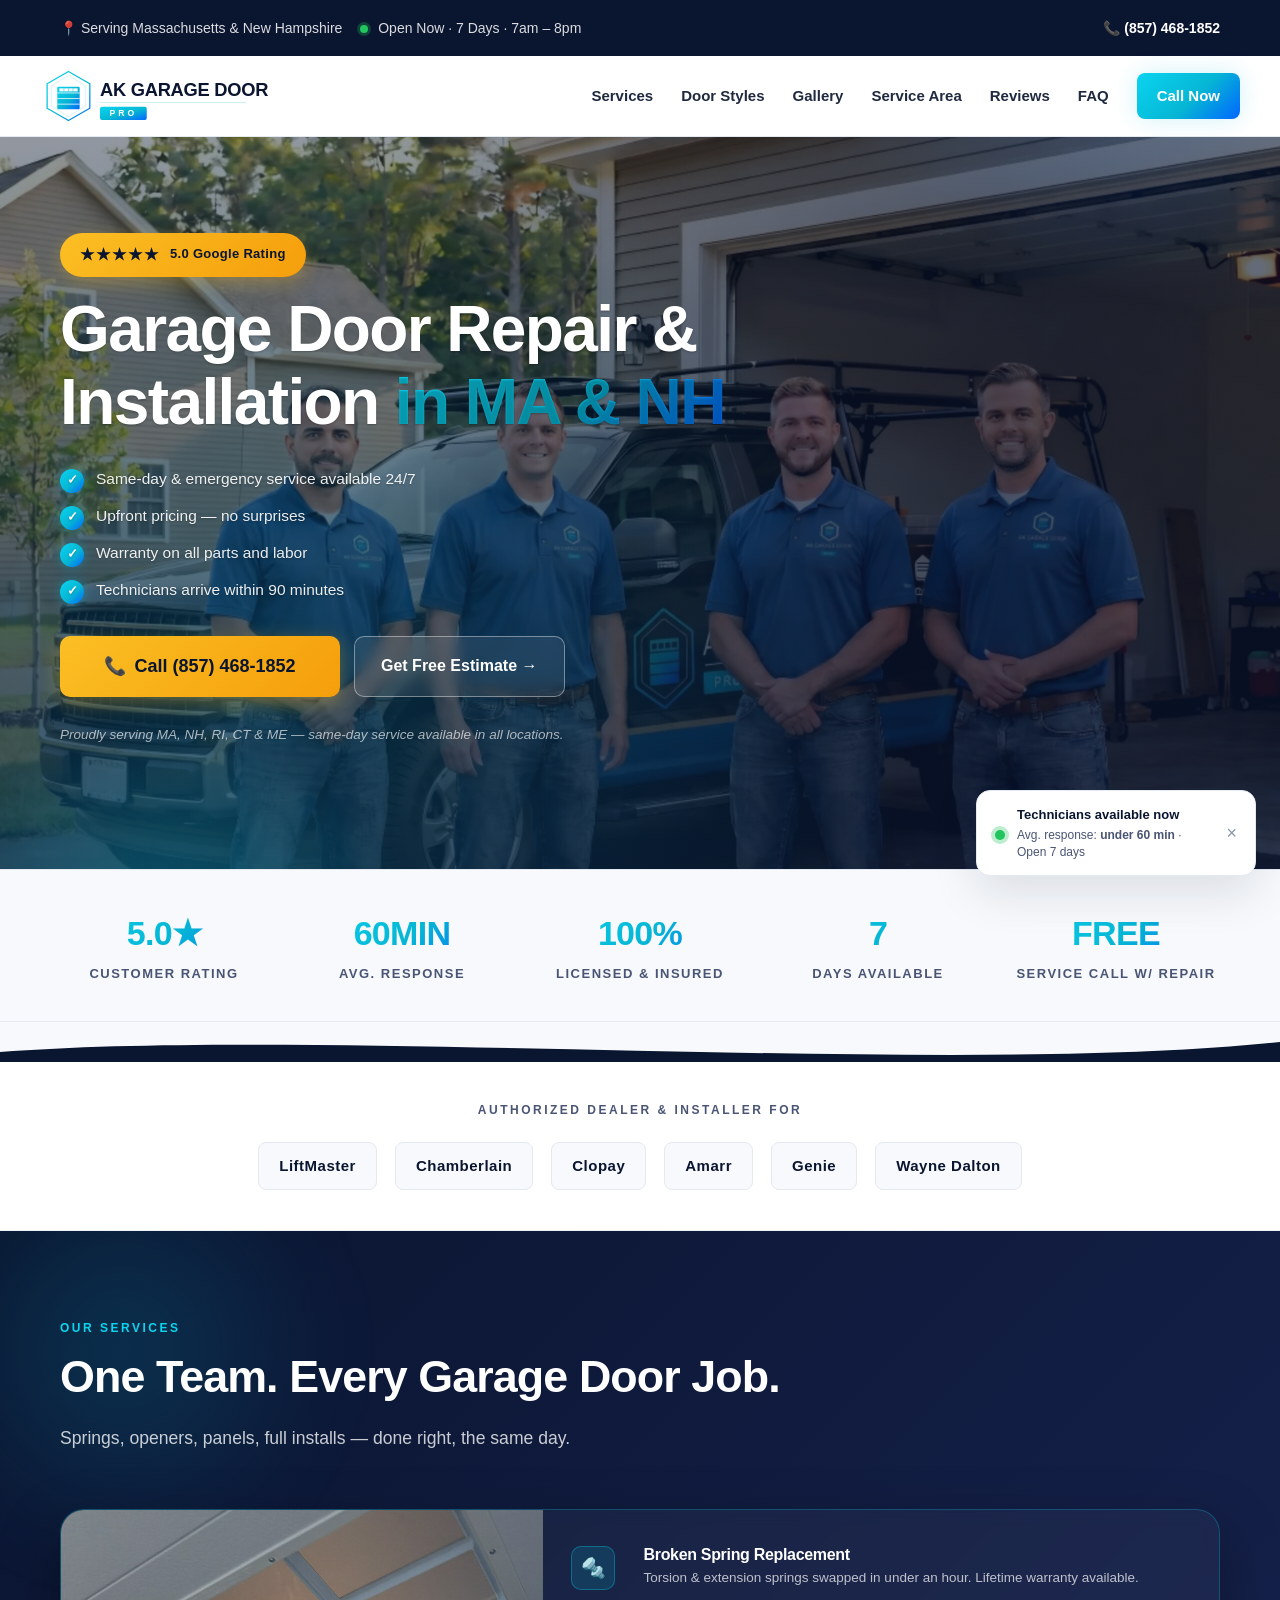
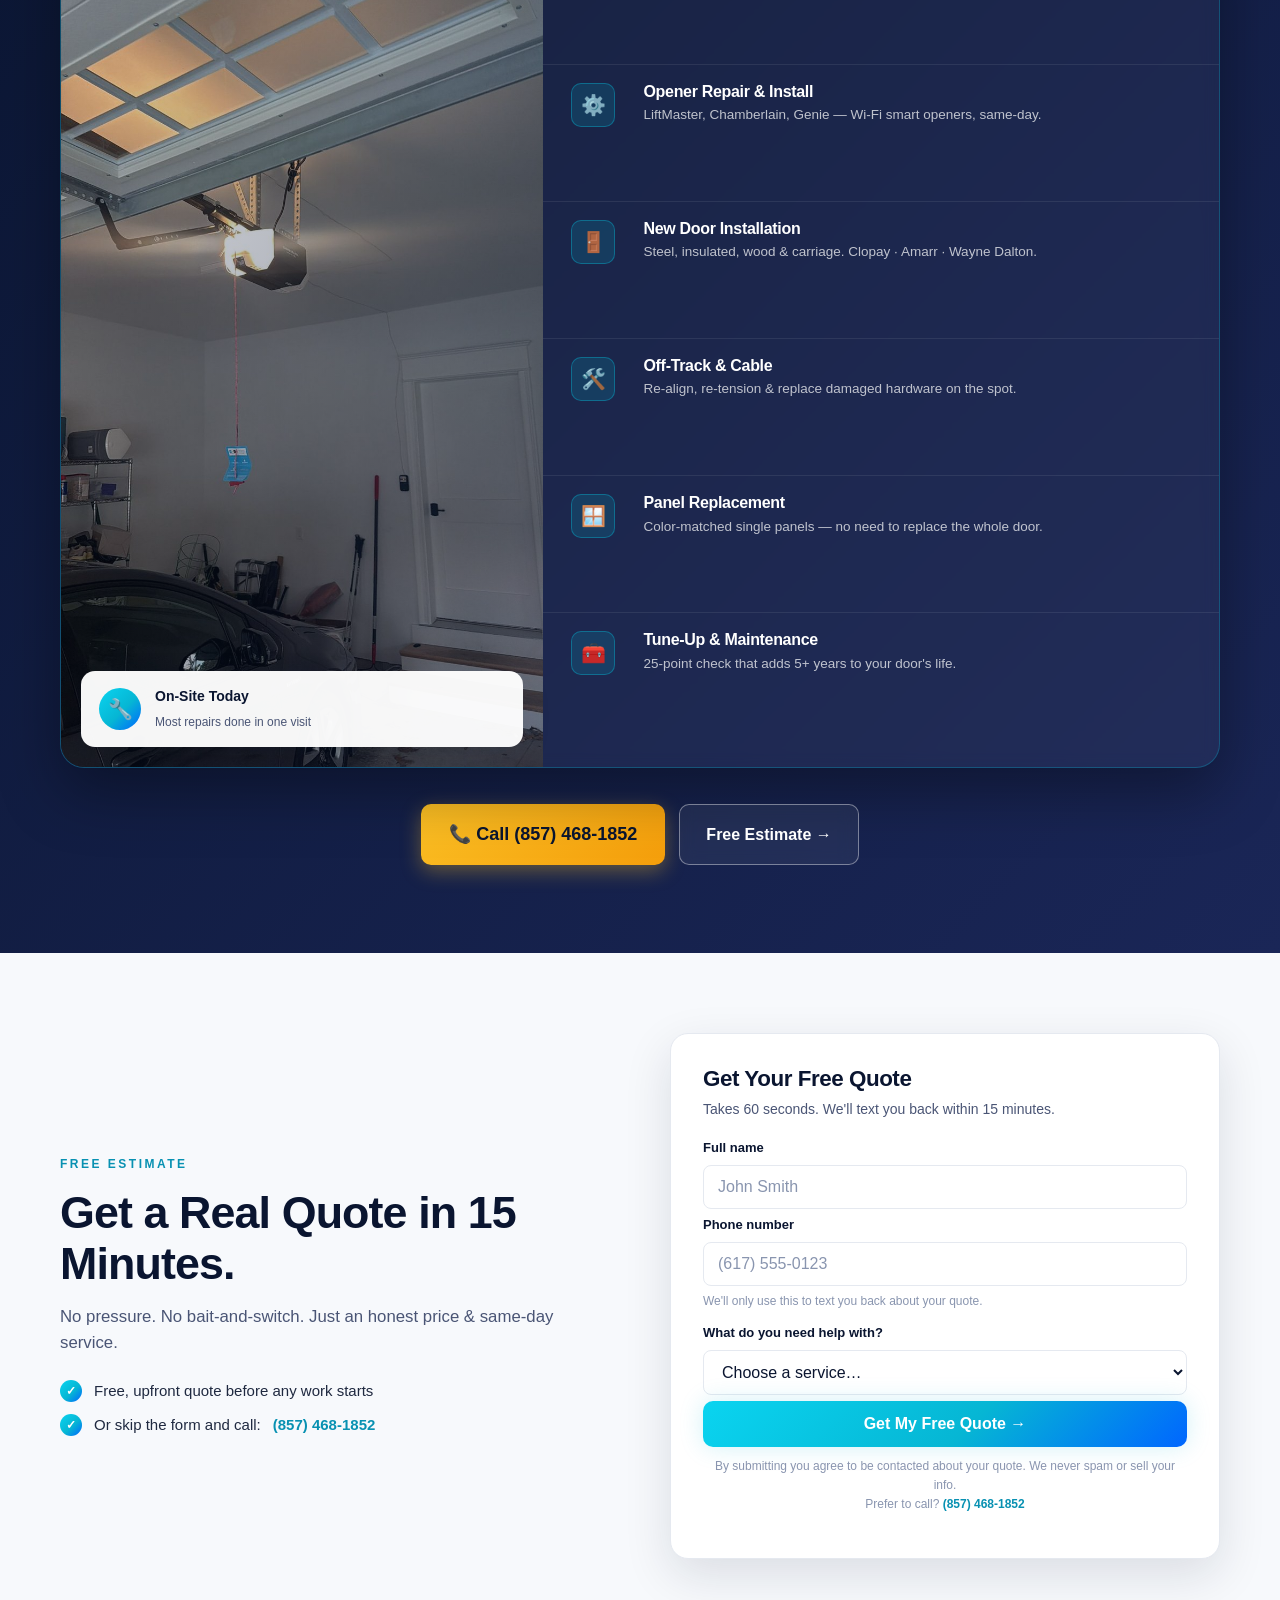
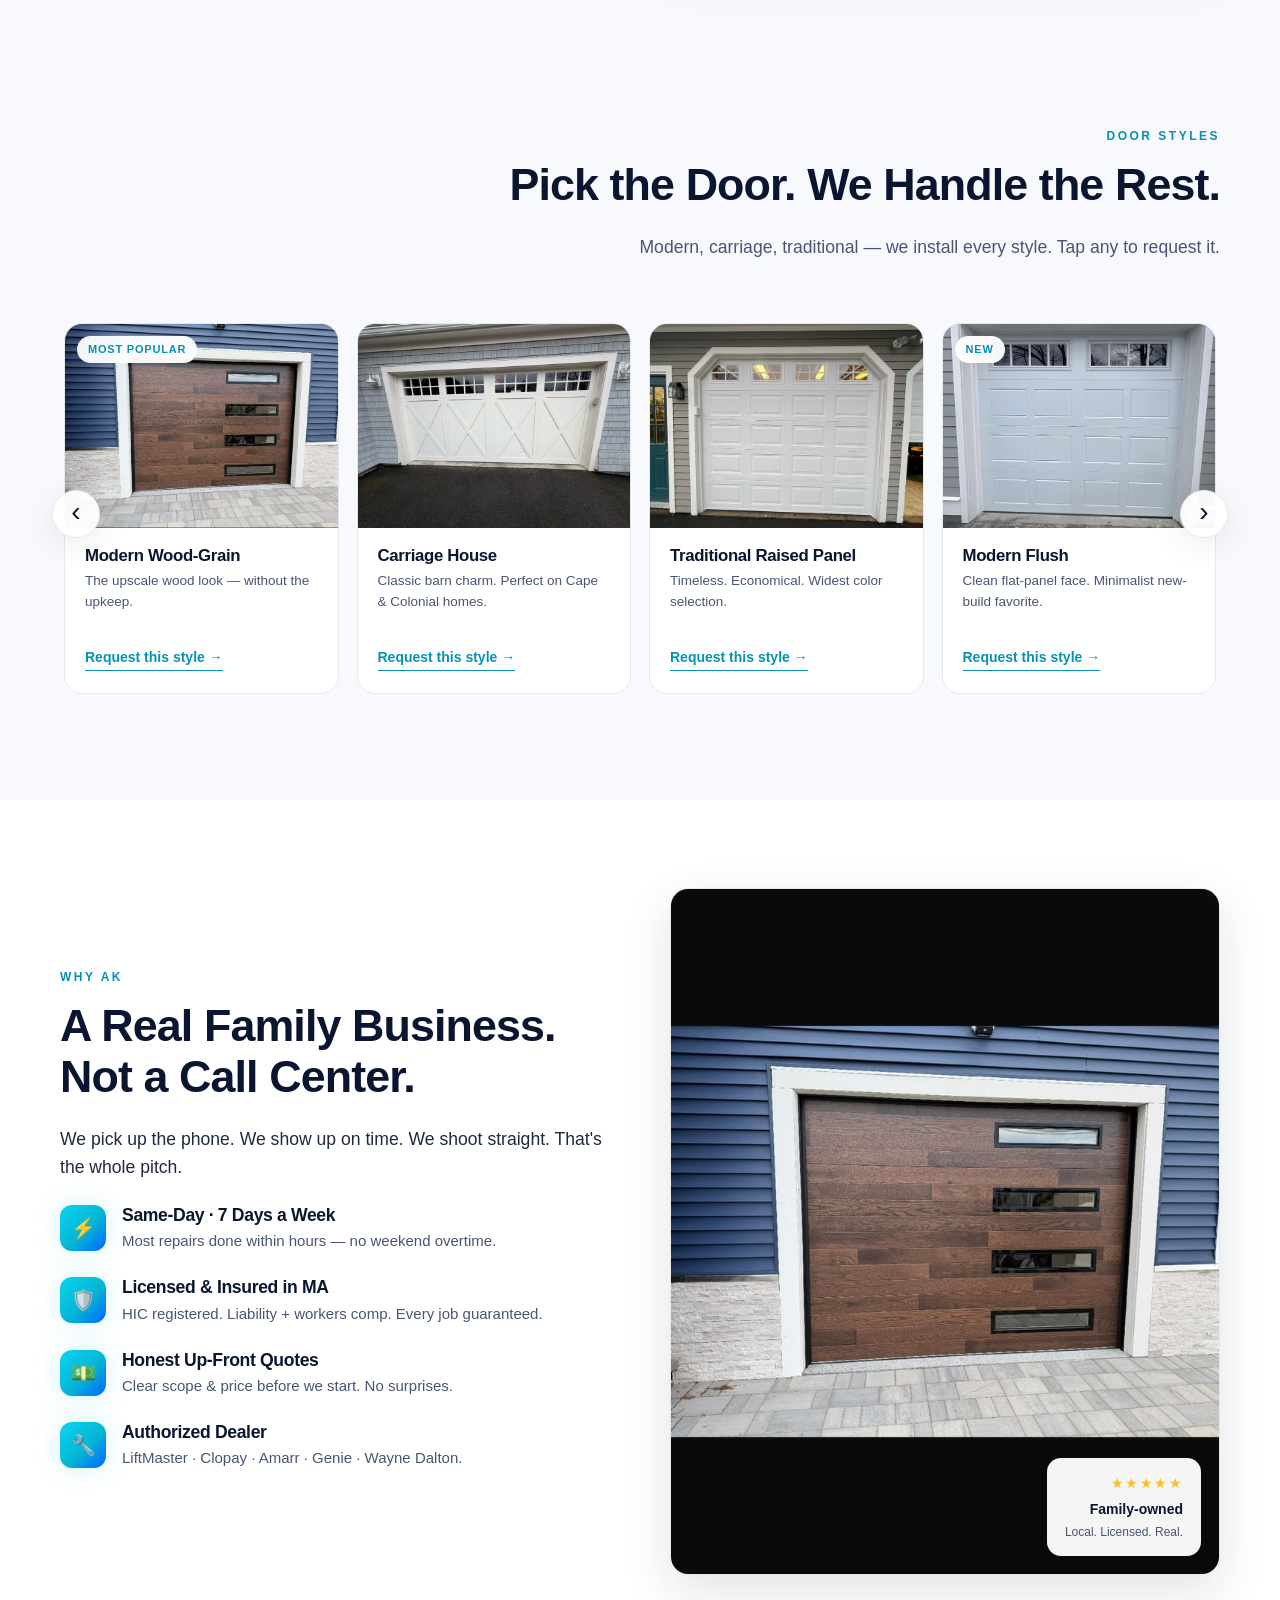
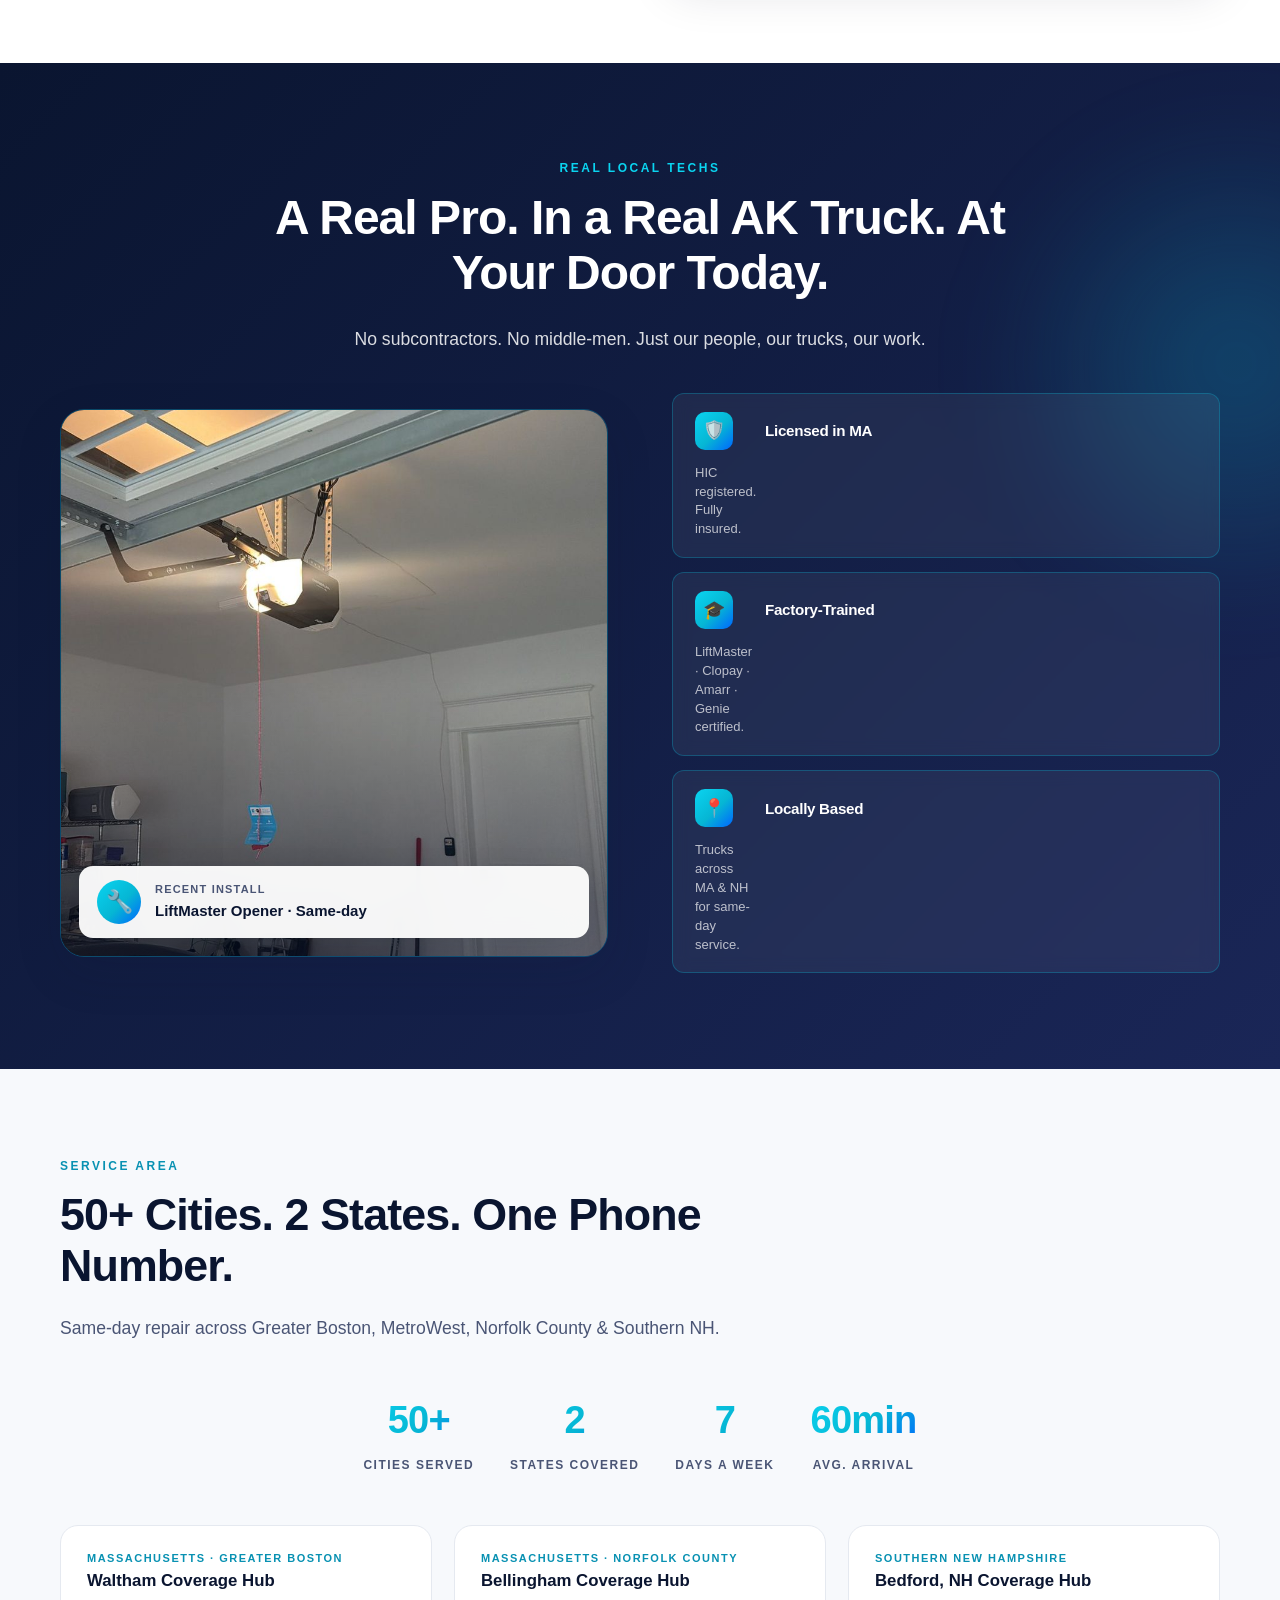
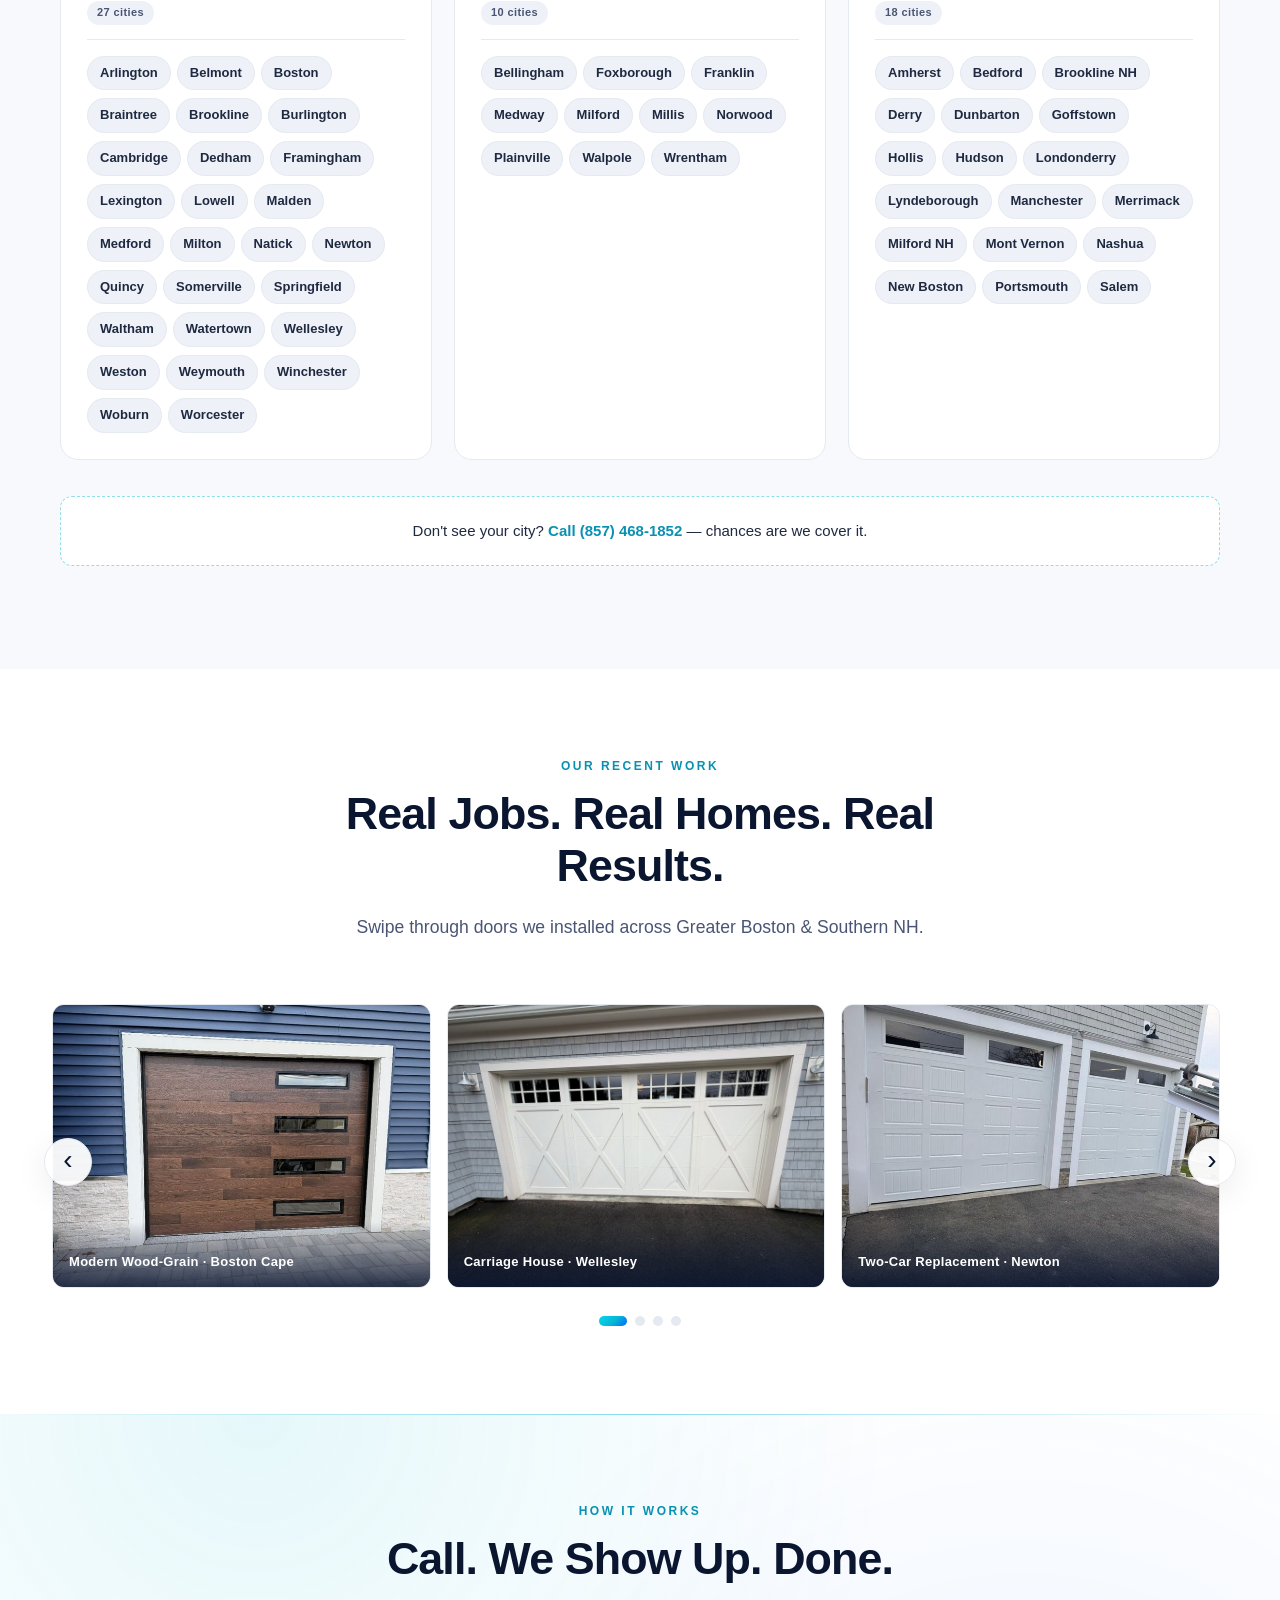
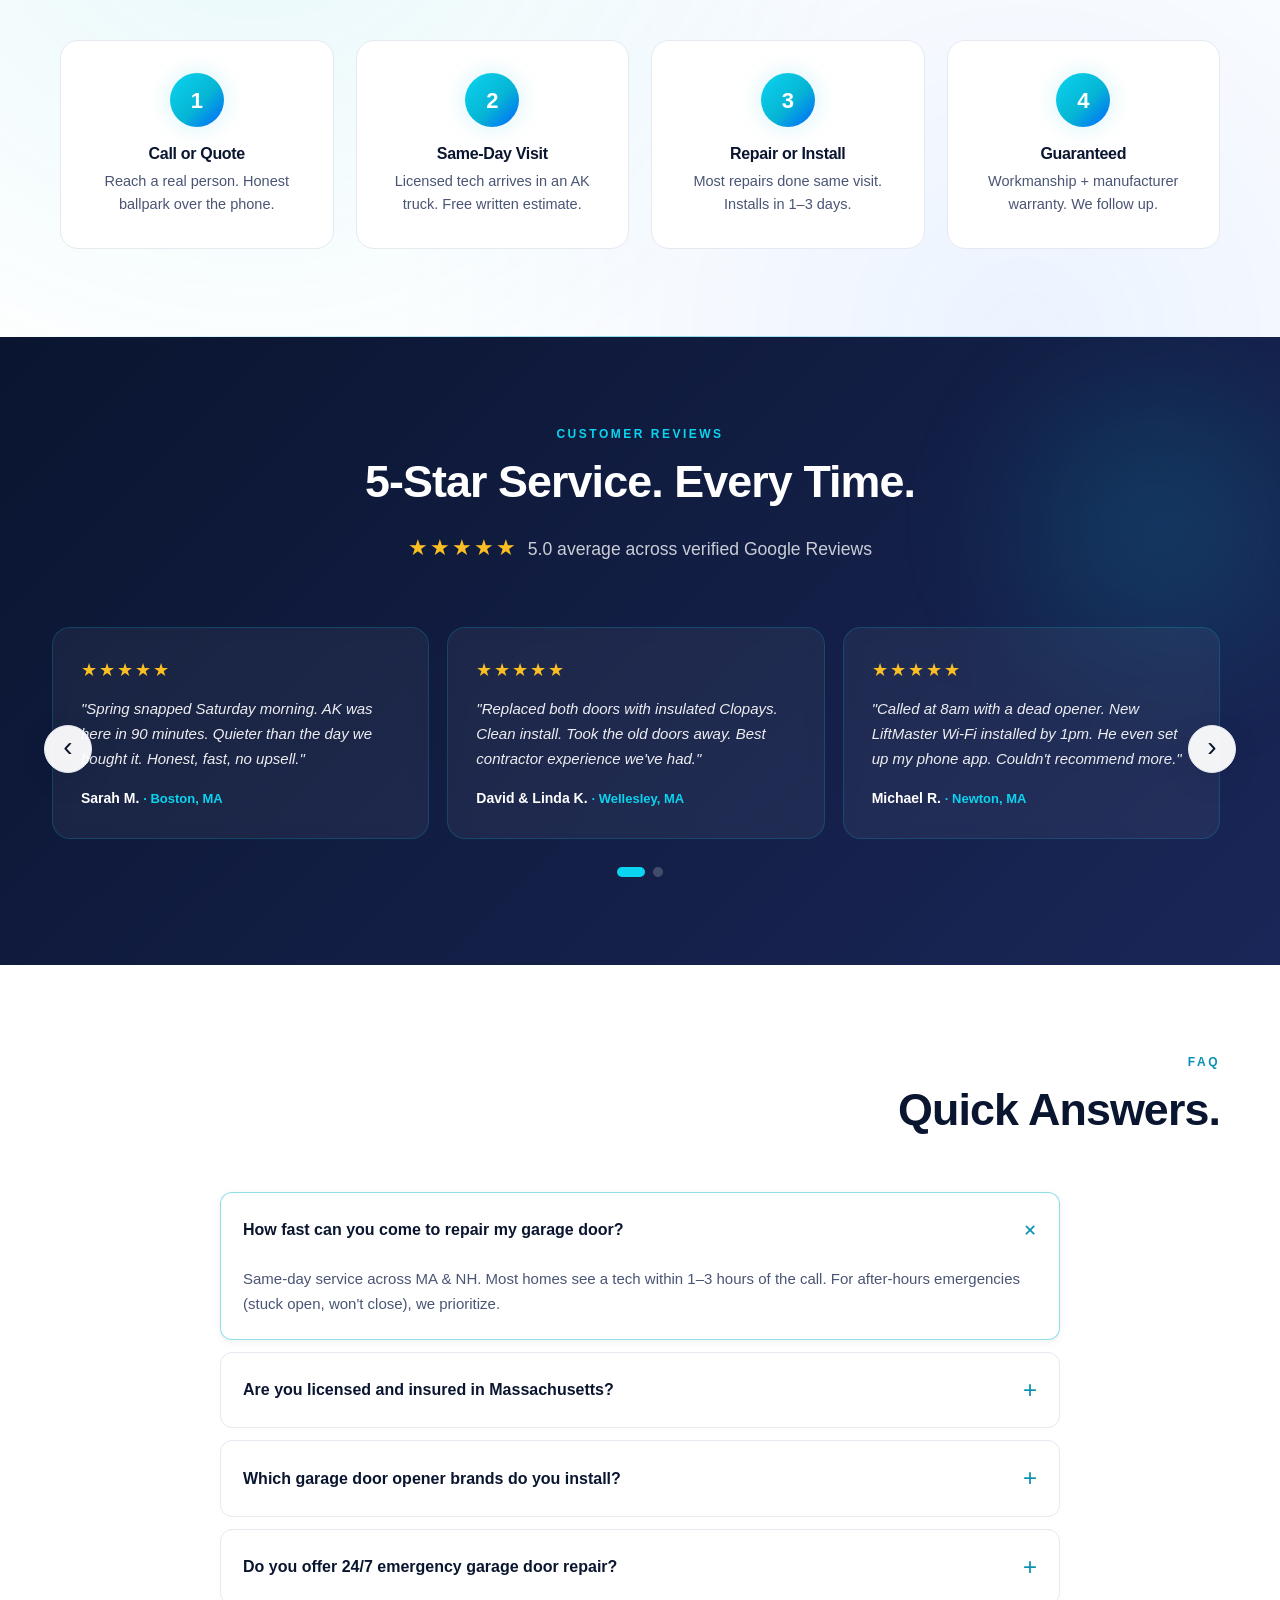
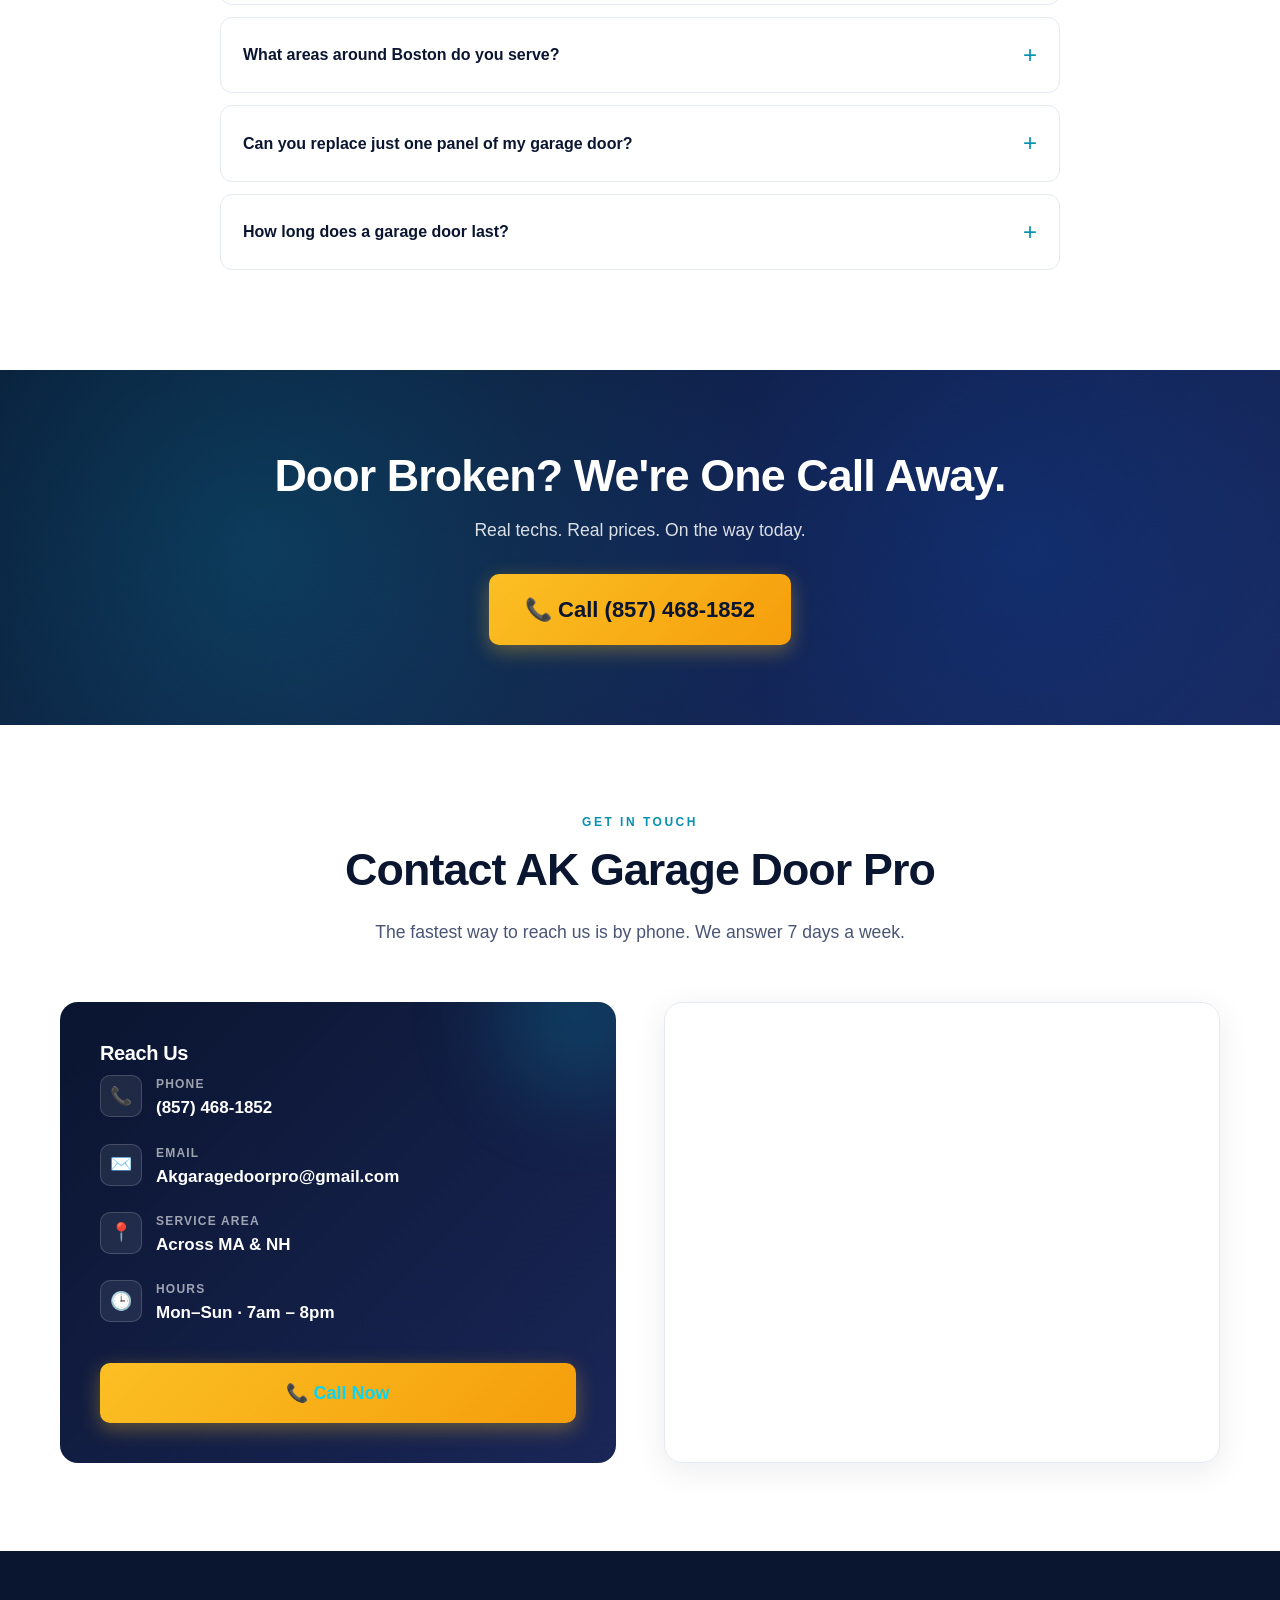
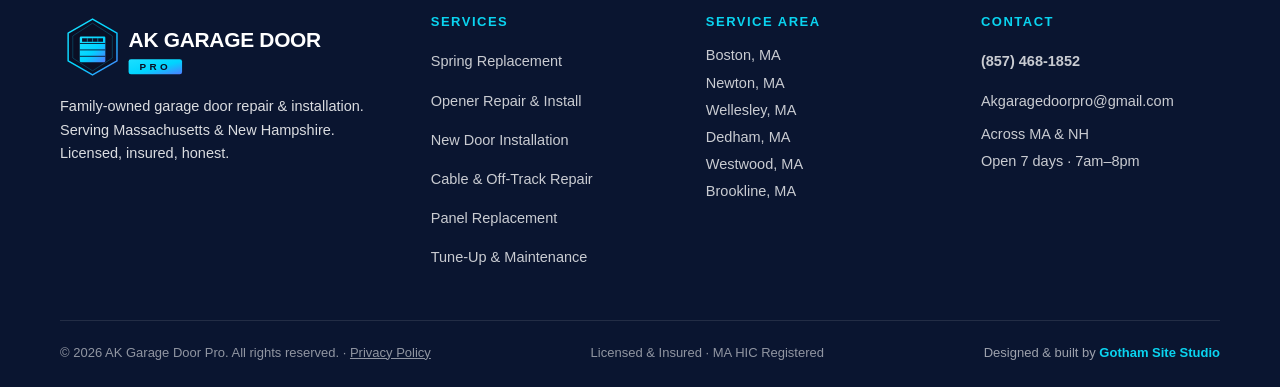
==== commit 124ef61f: "Add Privacy Policy page and footer links" ====
--- a/index.html
+++ b/index.html
@@ -1082,7 +1082,7 @@
       </div>
     </div>
     <div class="footer-bottom">
-      <span>&copy; 2026 AK Garage Door Pro. All rights reserved.</span>
+      <span>&copy; 2026 AK Garage Door Pro. All rights reserved. · <a href="privacy-policy.html" style="color: inherit; text-decoration: underline;">Privacy Policy</a></span>
       <span>Licensed &amp; Insured · MA HIC Registered</span>
       <span class="credit">
         Designed &amp; built by
